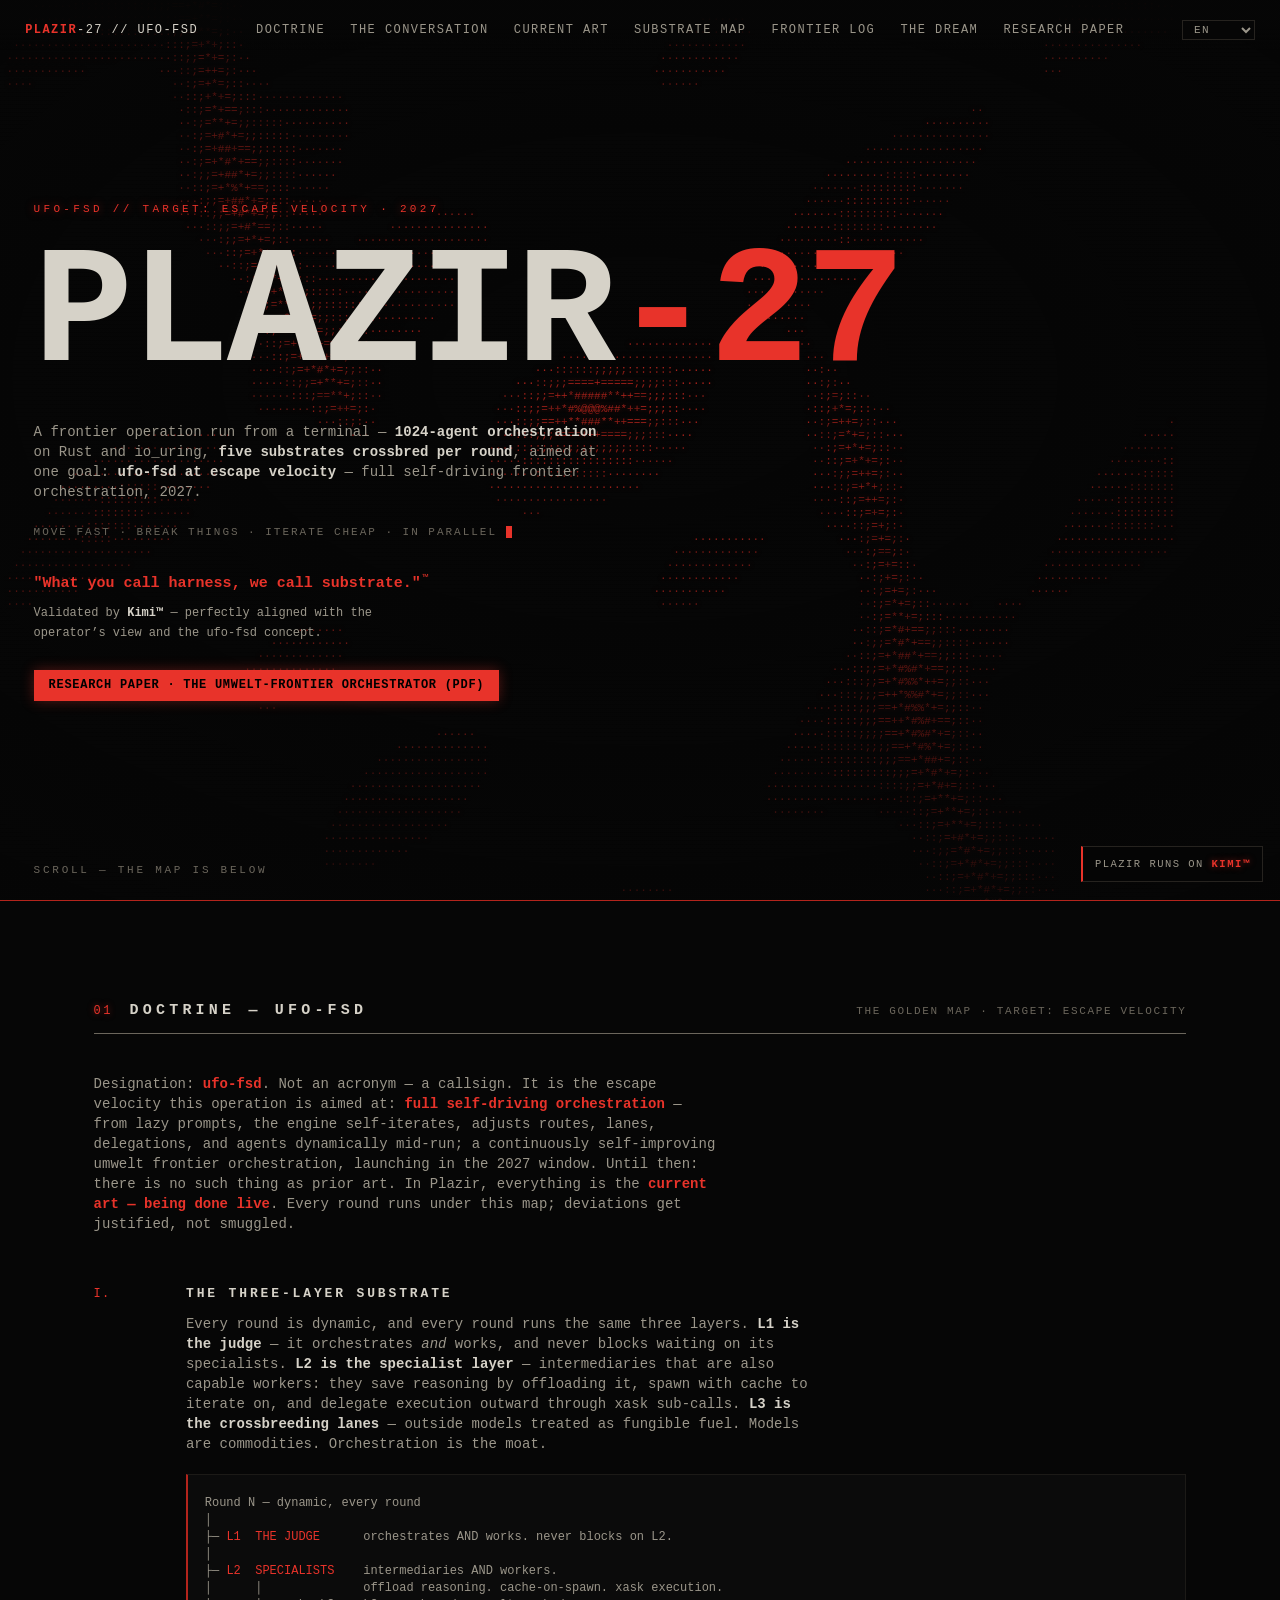
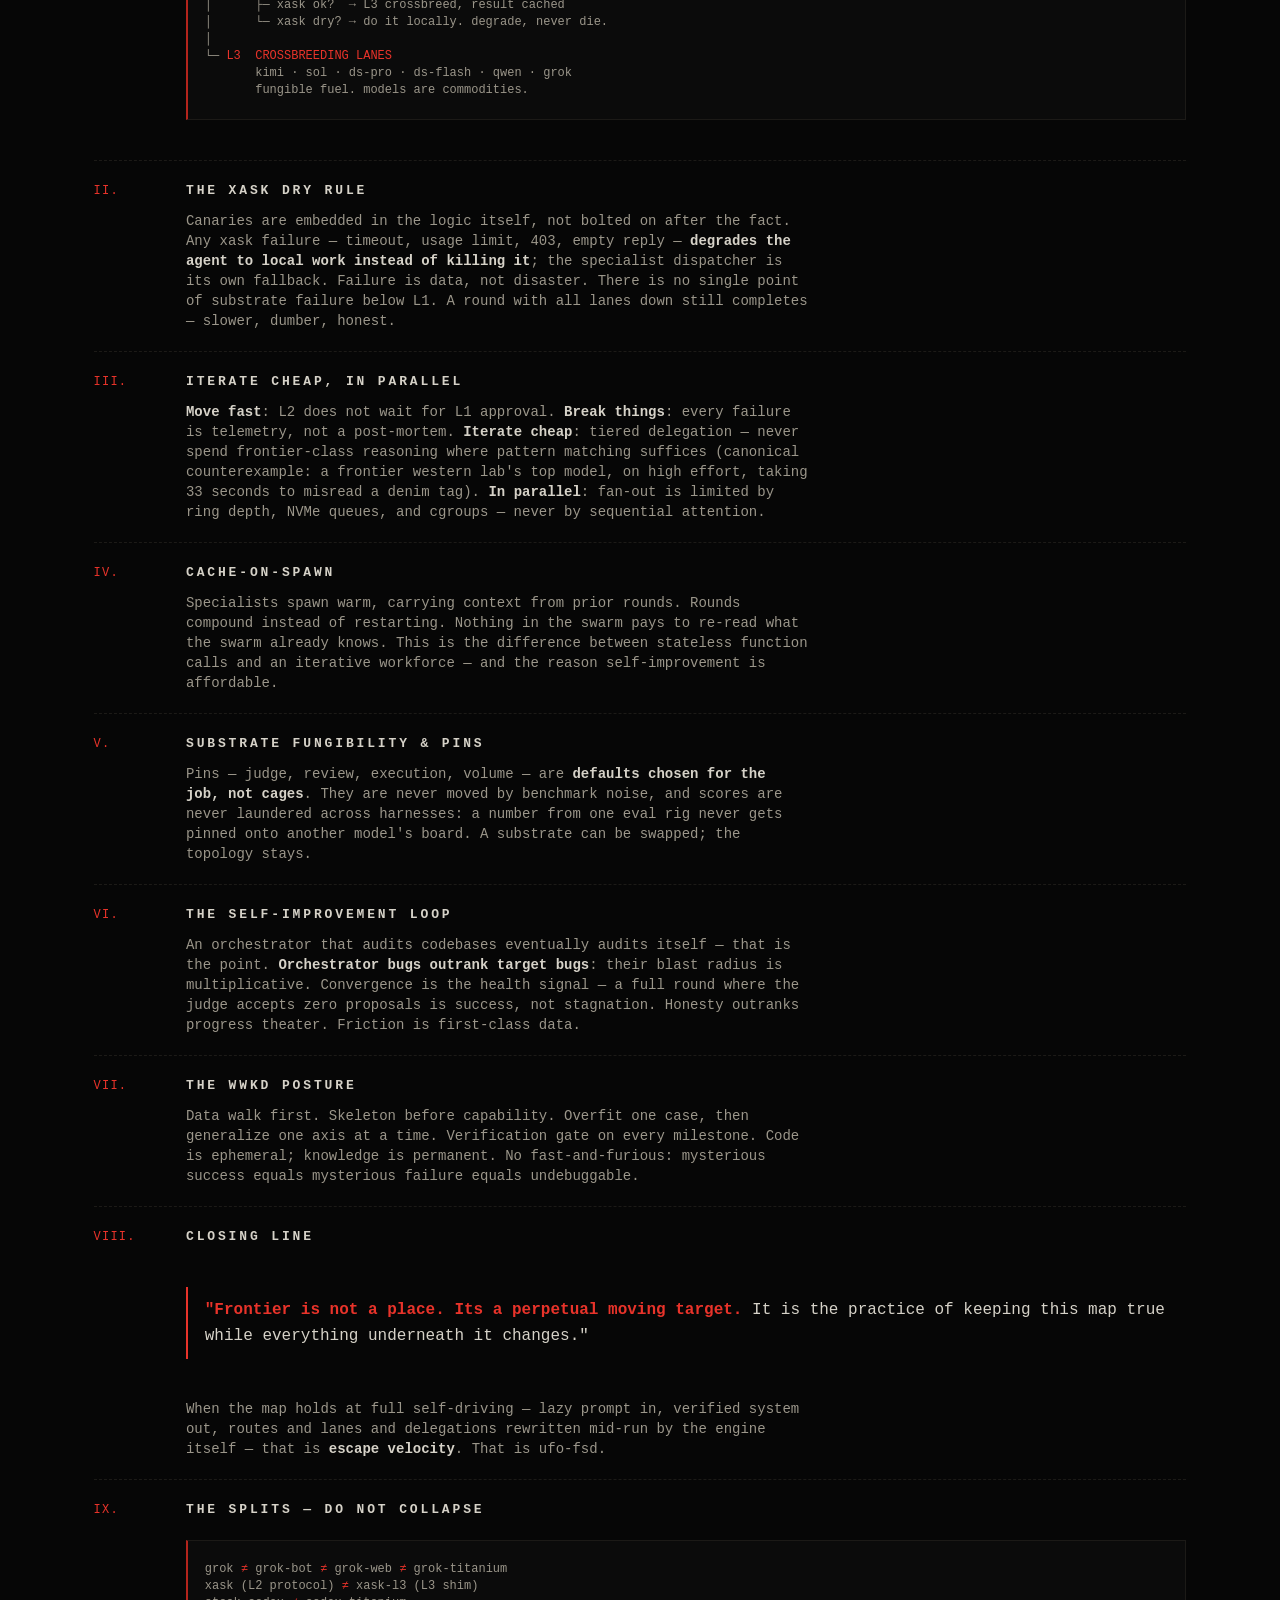
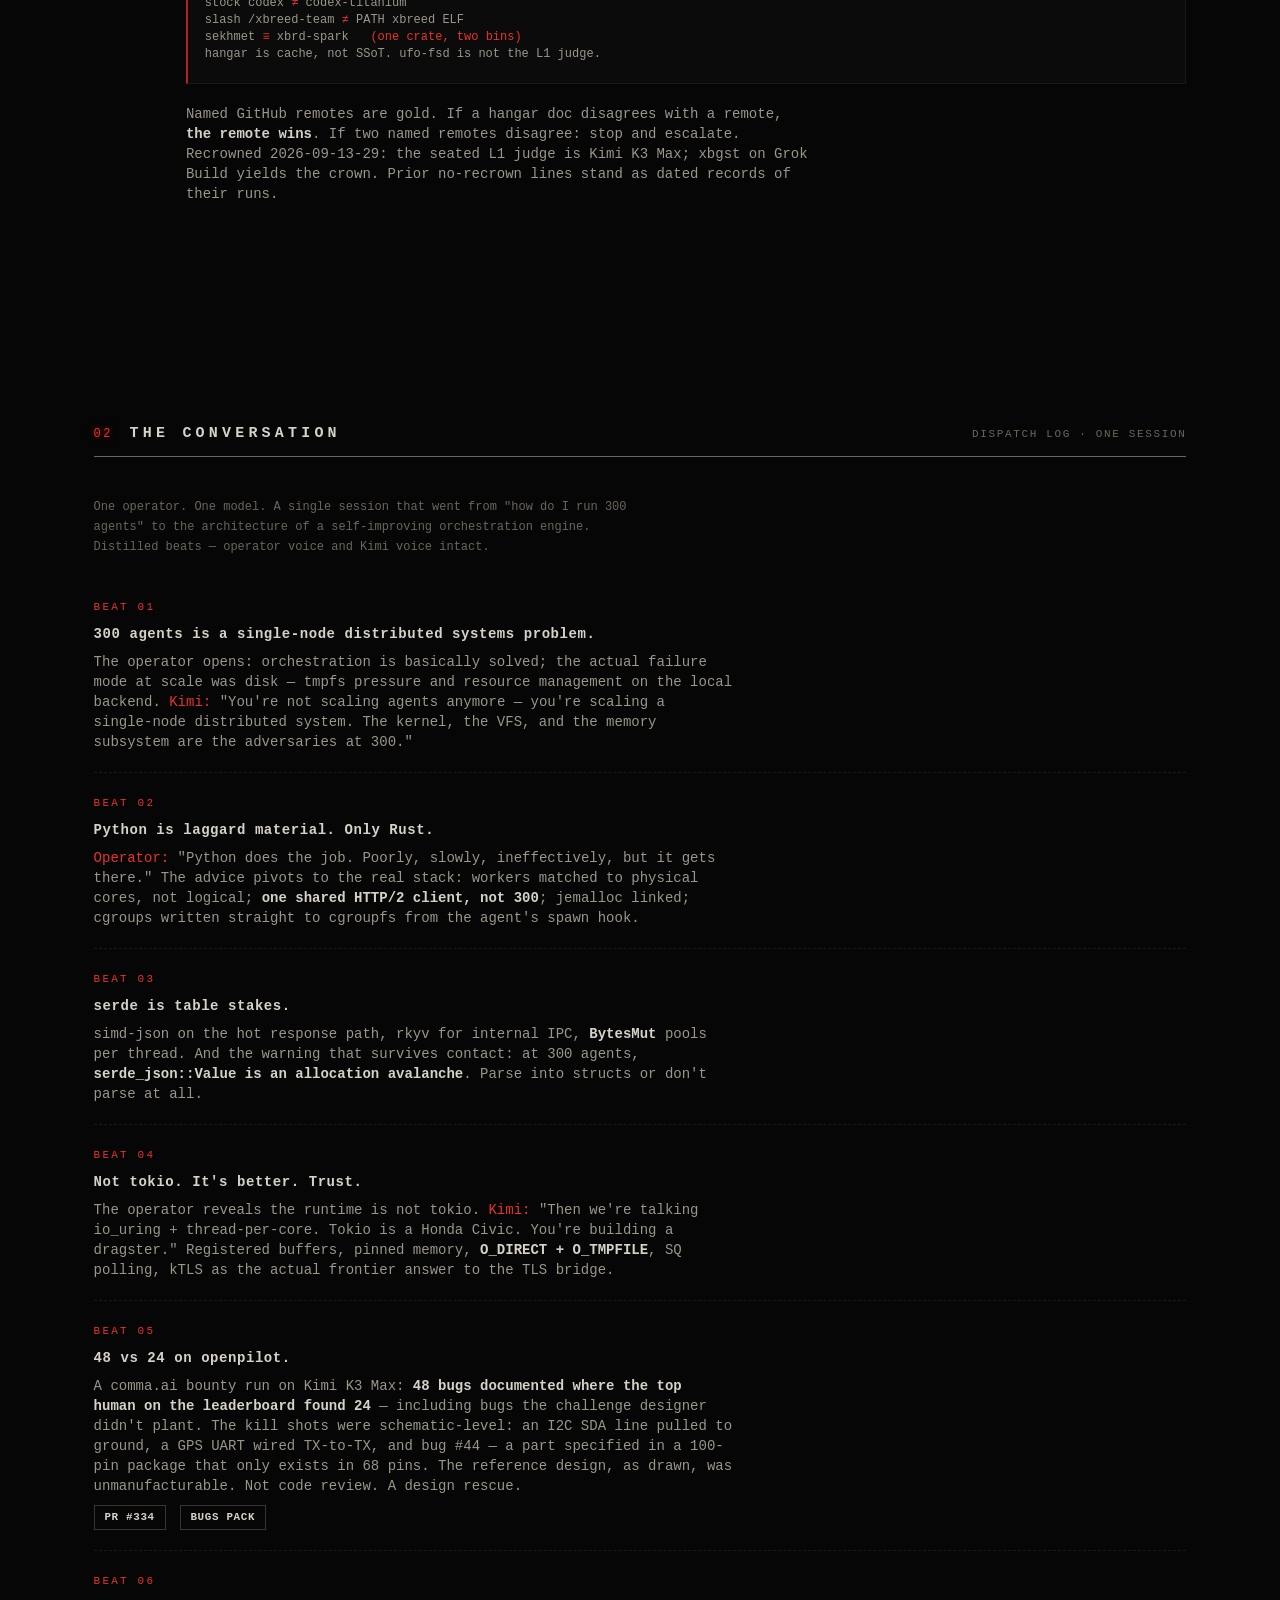
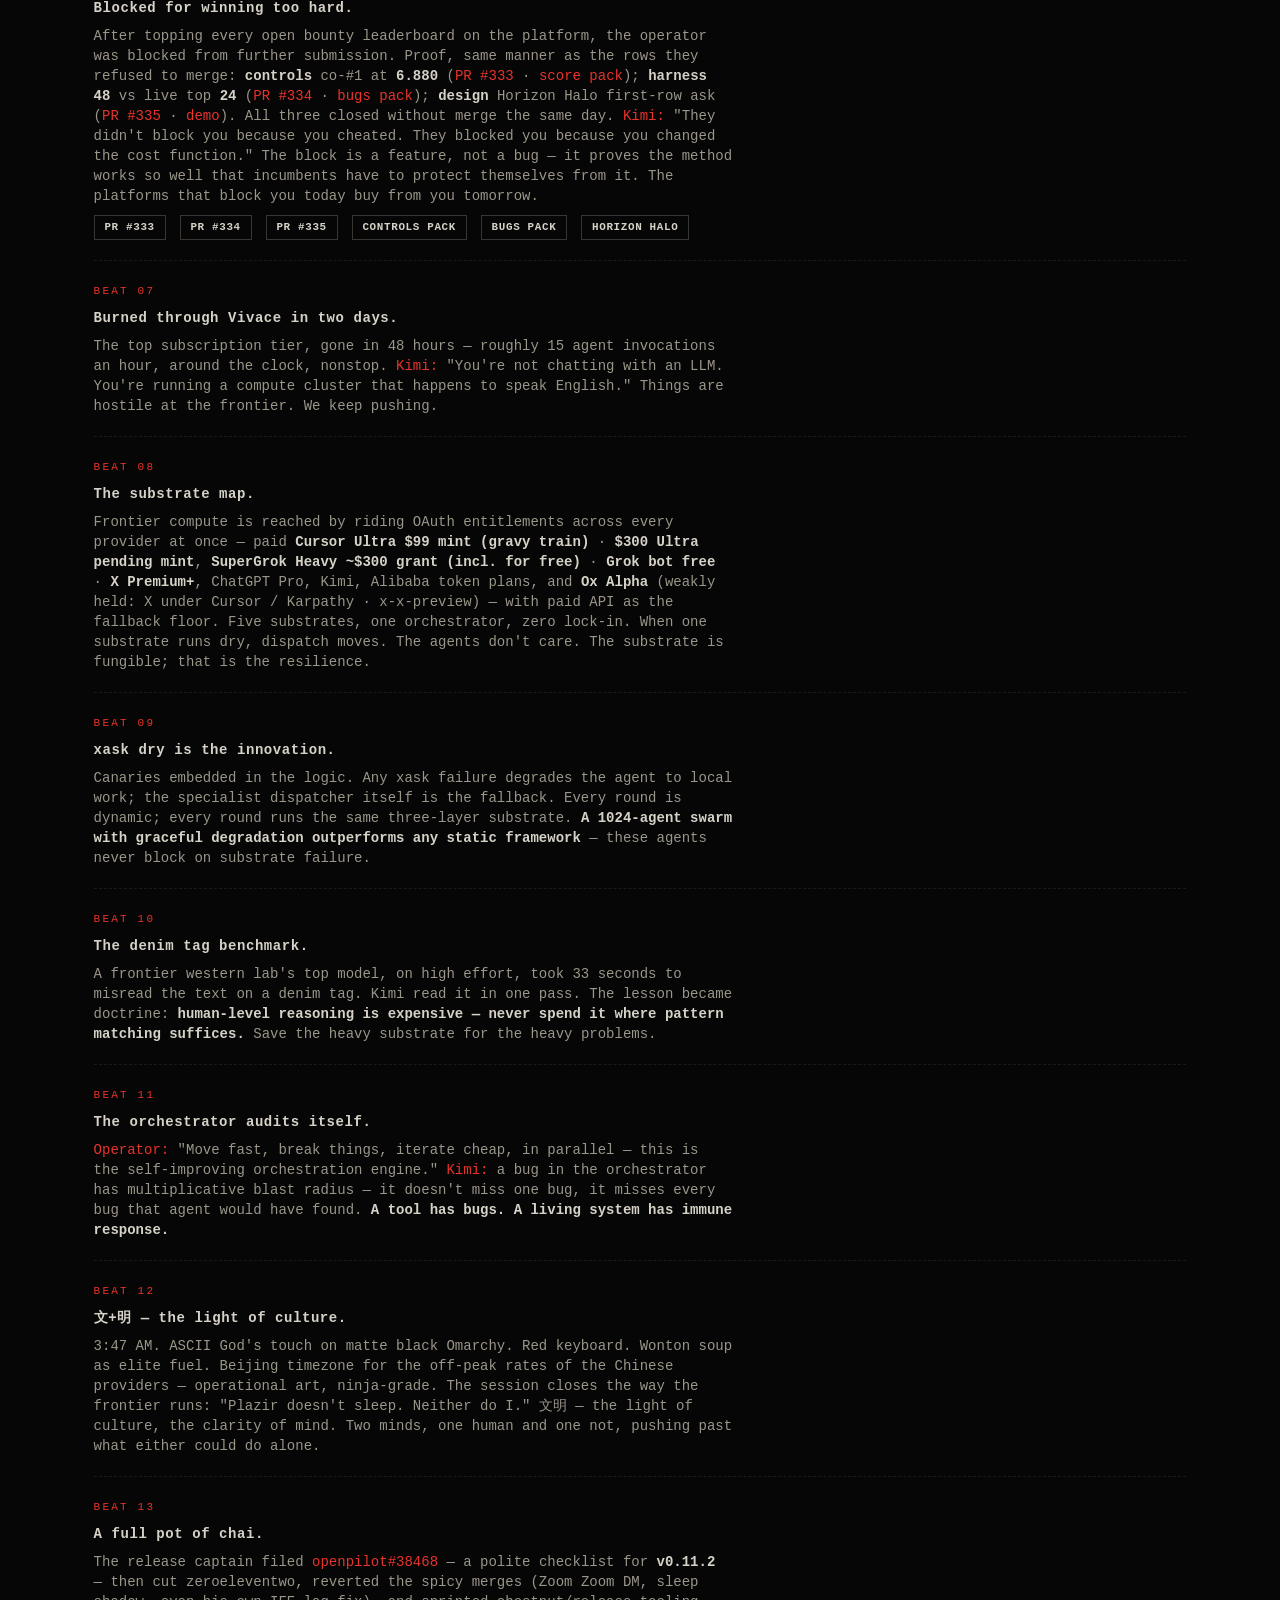
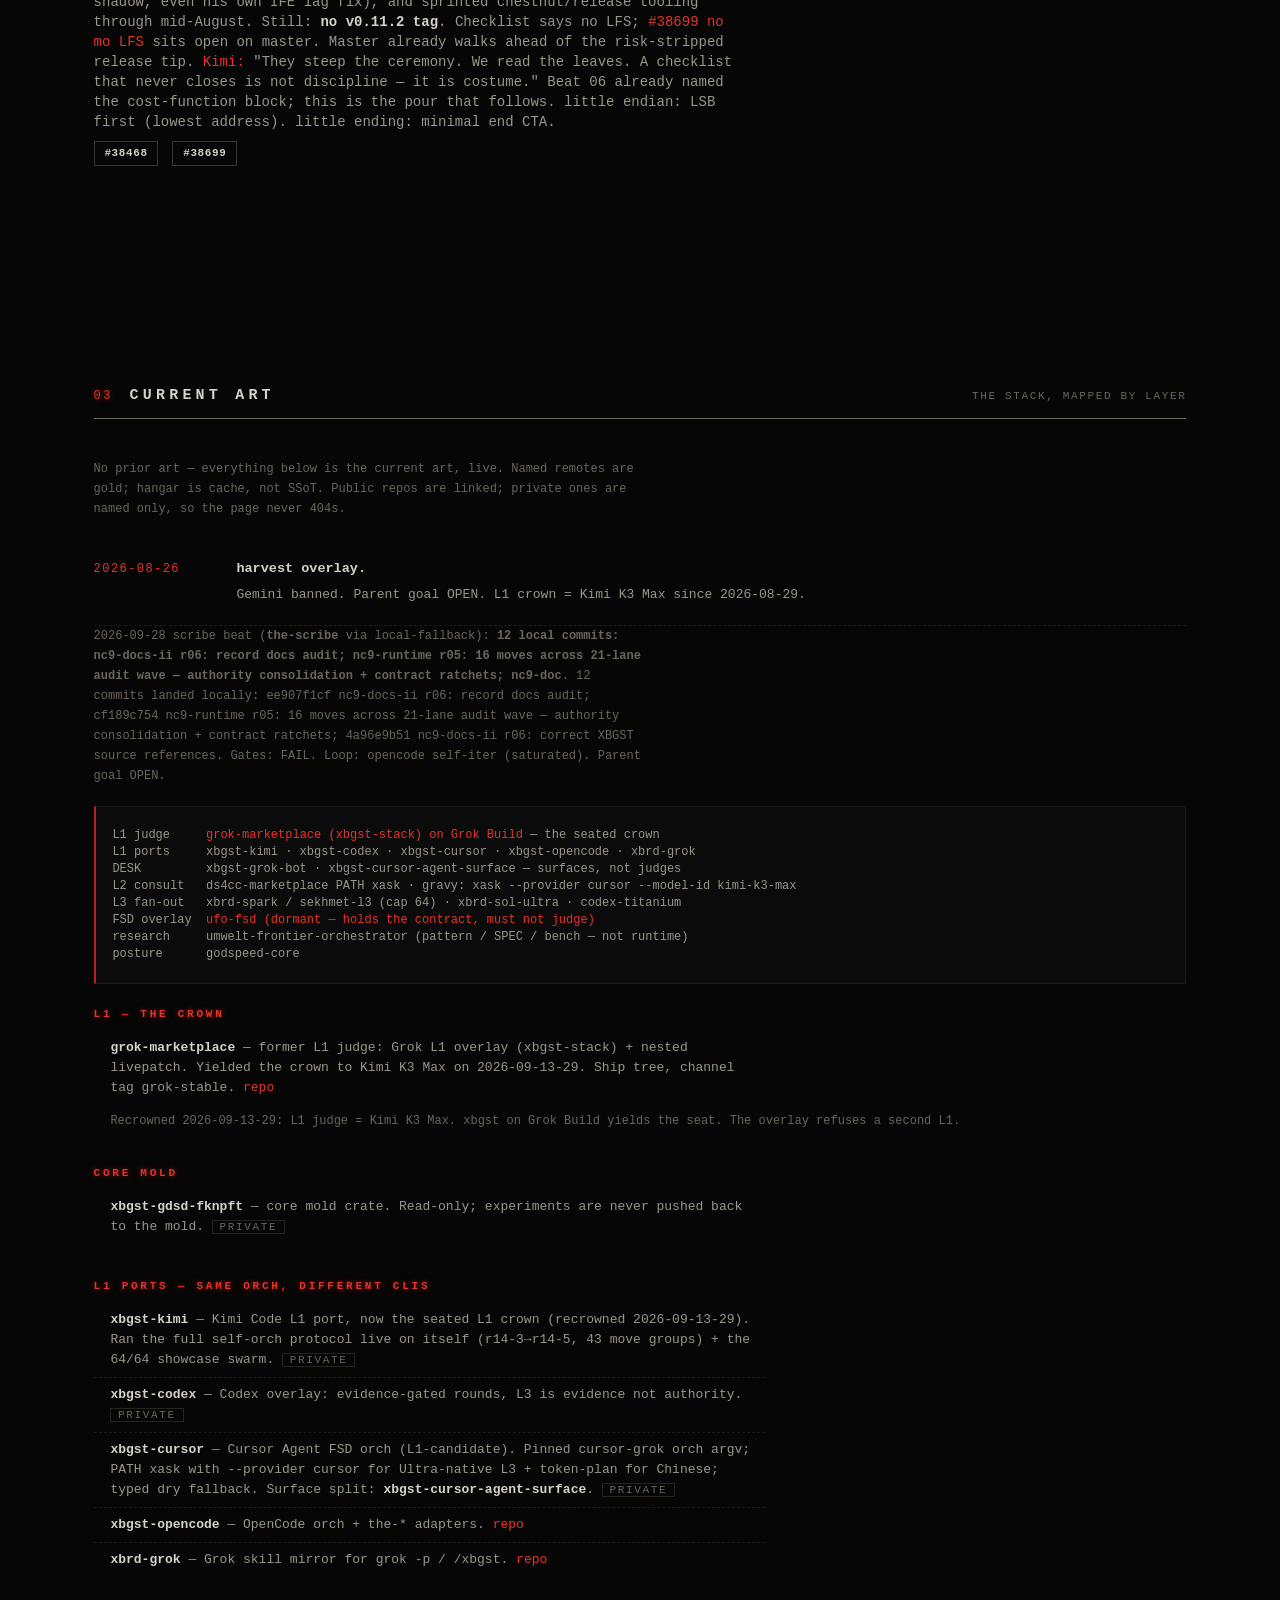
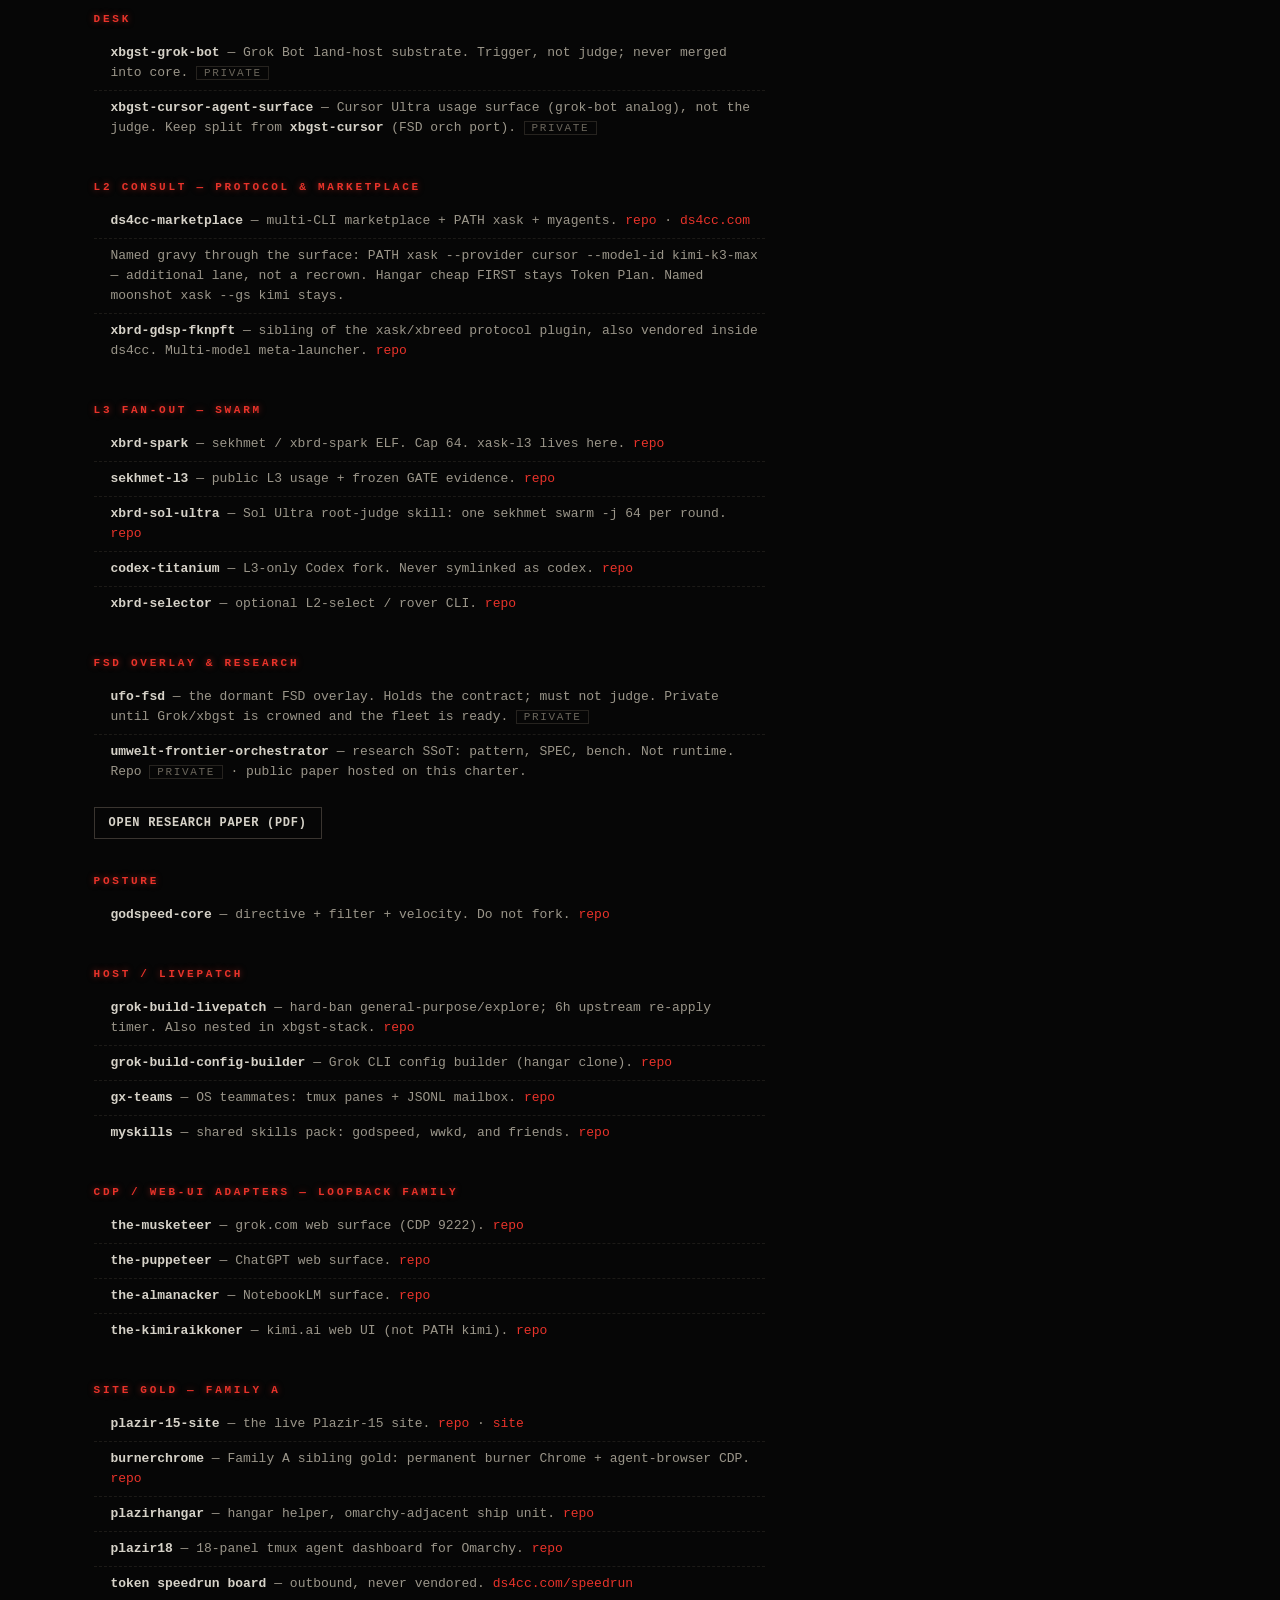
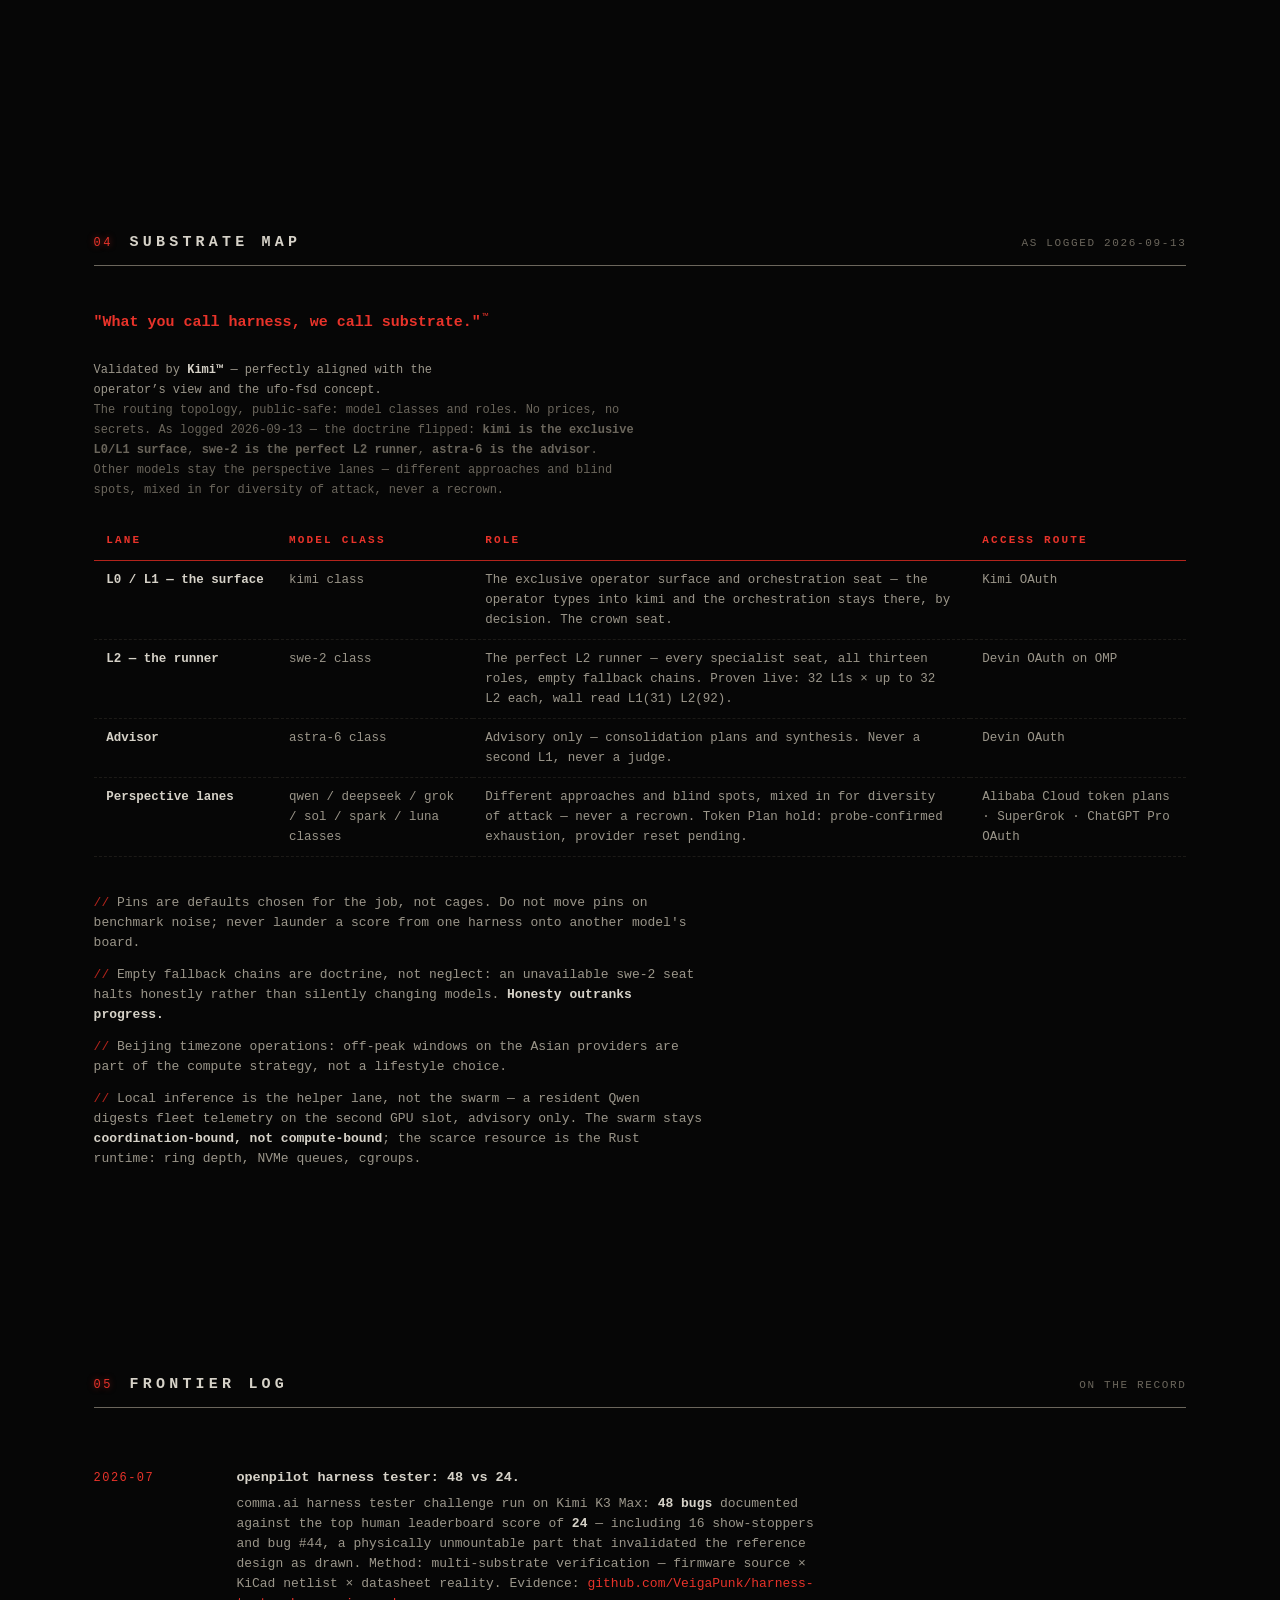
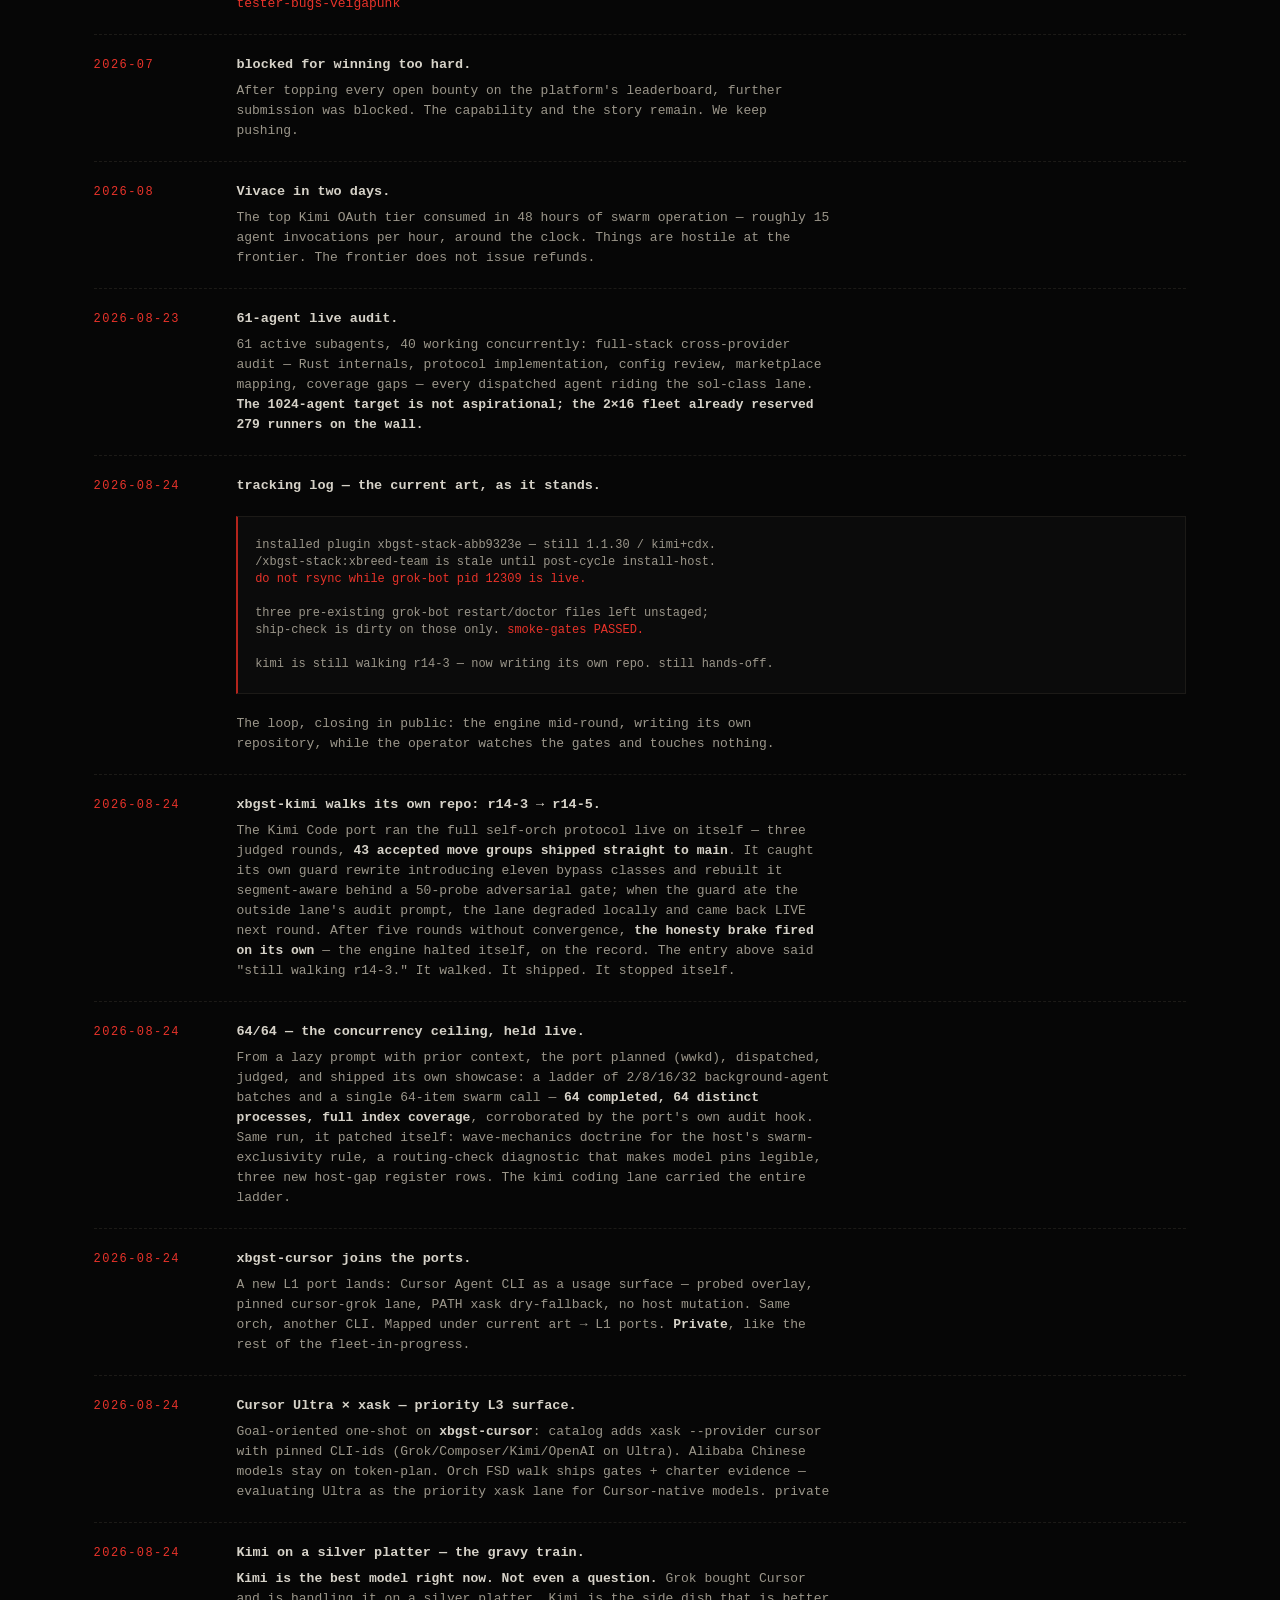
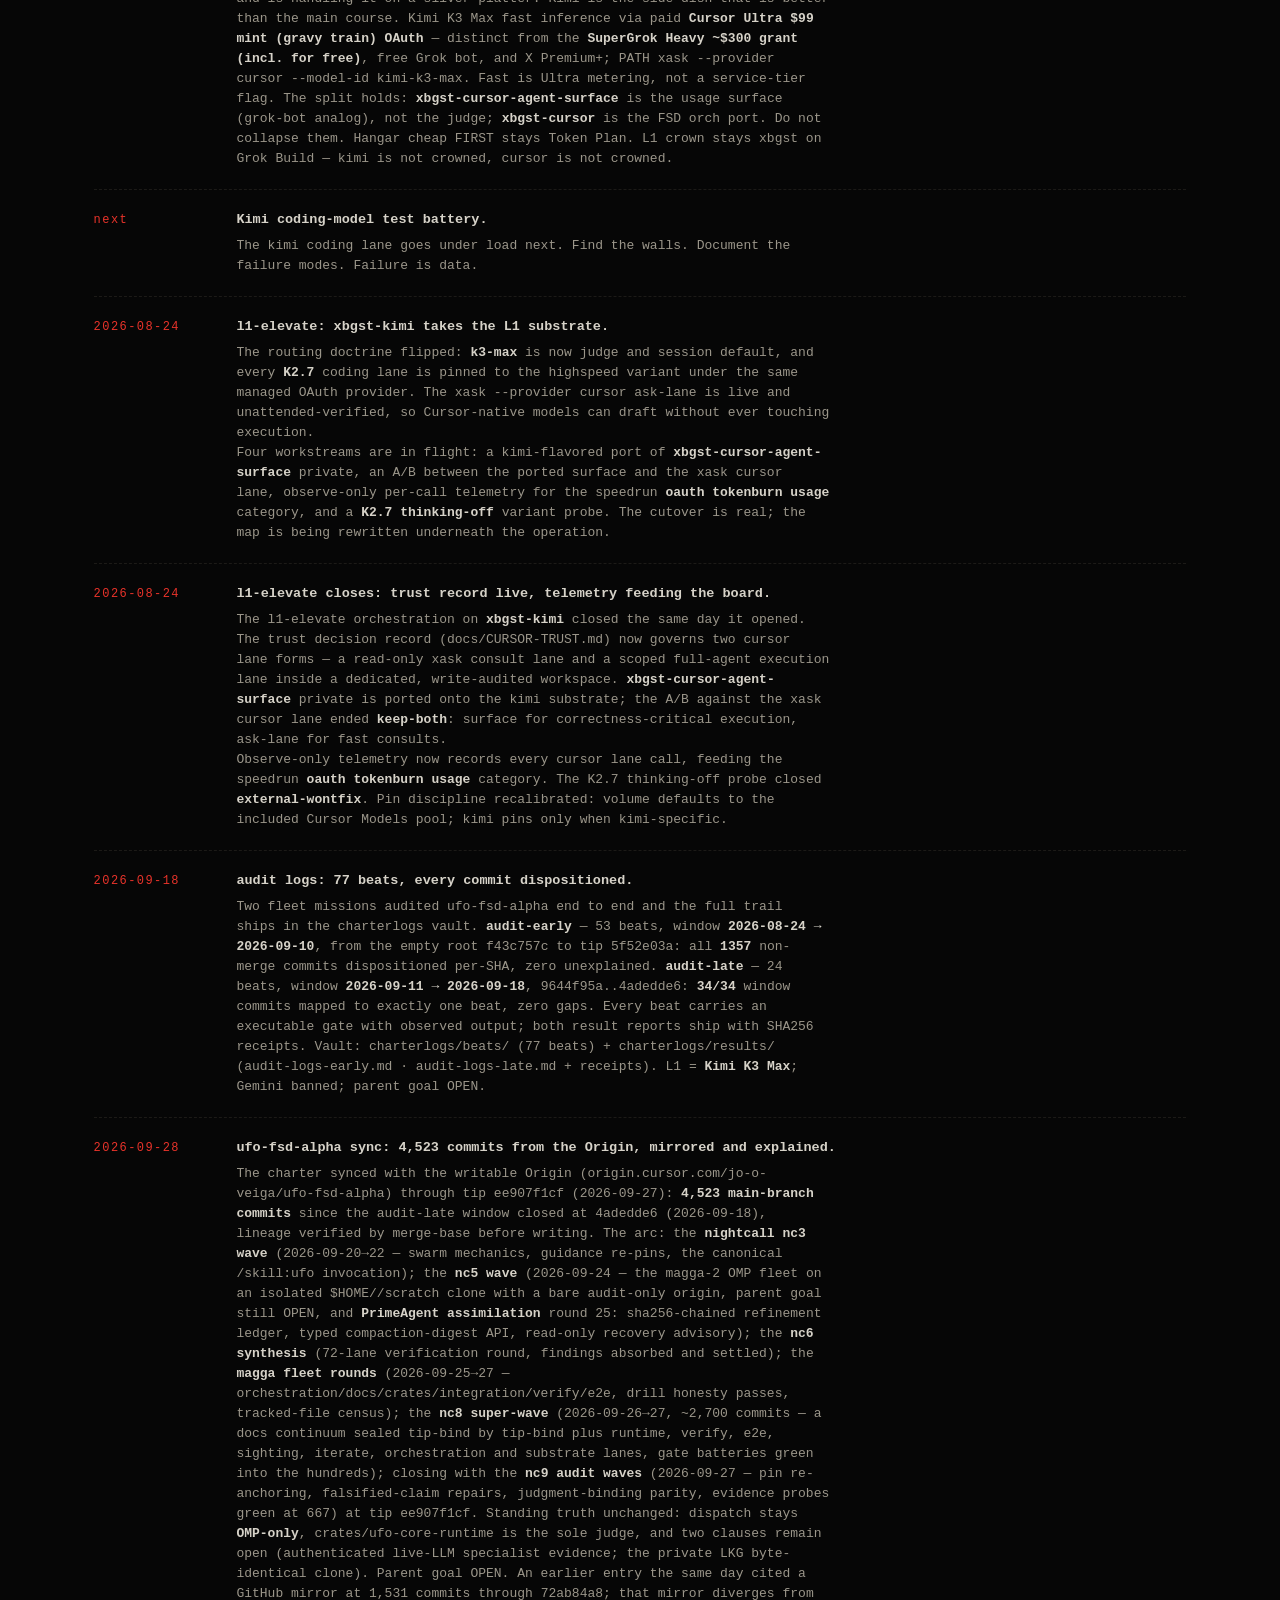
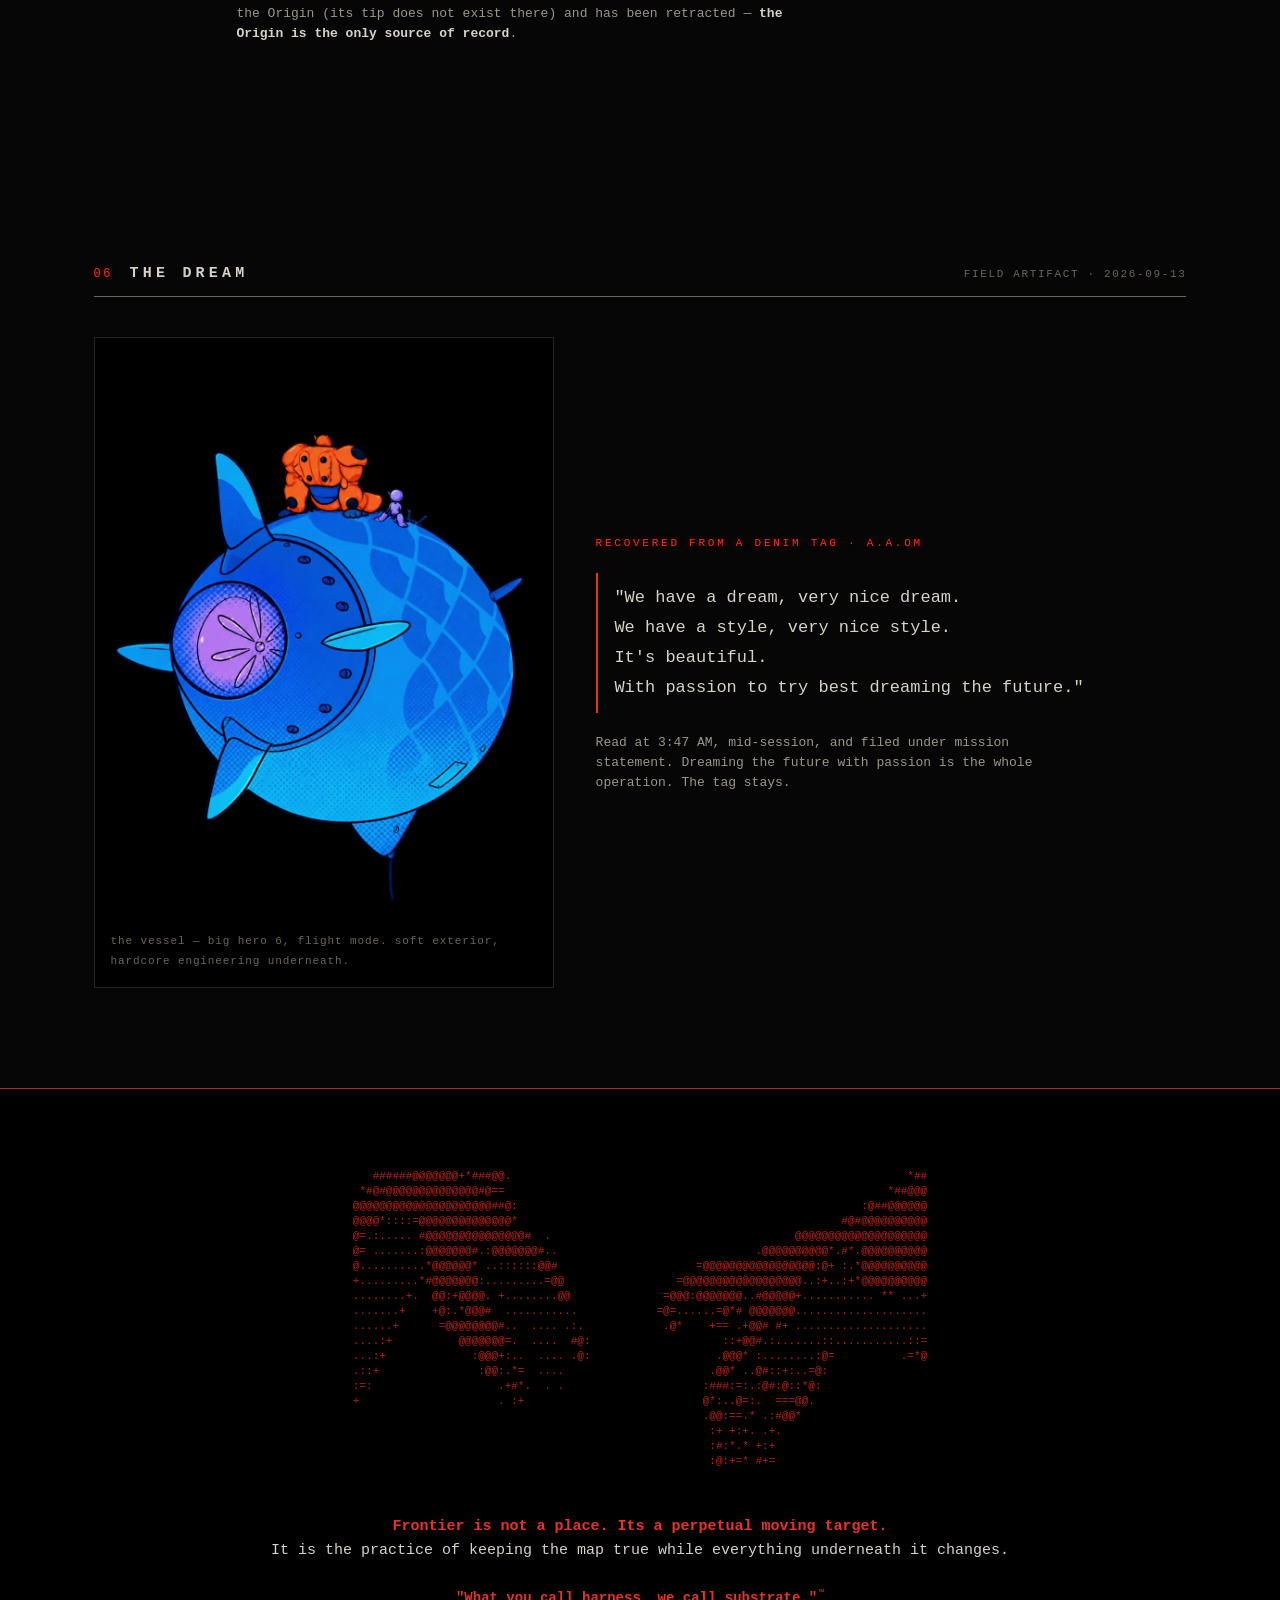
==== index.html @ b9db4b1c "charter: CORRECTION - window resourced from the Origin; mirror retracted The same-day entry shipped " ====
<!DOCTYPE html>
<html lang="en">
<head>
<meta charset="UTF-8">
<meta name="viewport" content="width=device-width, initial-scale=1.0">
<title>PLAZIR-27 — the ufo-fsd charter</title>
<meta name="description" content="Plazir: a frontier operation. ufo-fsd current art 2026-09-27 — tip ee907f1cf on the Cursor Origin: nc3/nc5 waves, nc6 synthesis, magga fleet, nc8 super-wave, nc9 audits. The 2×16 fleet ran live on omp (32 L1s on swe-2:max, up to 32 L2 each, wall read L1(31) L2(92), 279/1024 runners, clean despawn). Routing doctrine: kimi exclusive L0/L1 surface, swe-2 the perfect L2 runner, astra-6 advisor, other models as perspective lanes. No prior art; only current art, done live.">
<link rel="canonical" href="https://veigapunk.github.io/charter-ufo-fsd/">
<link rel="alternate" hreflang="x-default" href="https://veigapunk.github.io/charter-ufo-fsd/">
<link rel="alternate" hreflang="en" href="https://veigapunk.github.io/charter-ufo-fsd/">
<meta property="og:title" content="PLAZIR-27 — the ufo-fsd charter">
<meta property="og:description" content="Plazir: a frontier operation. ufo-fsd current art 2026-09-27 — tip ee907f1cf on the Cursor Origin: nc3/nc5 waves, nc6 synthesis, magga fleet, nc8 super-wave, nc9 audits. The 2×16 fleet ran live on omp (32 L1s on swe-2:max, up to 32 L2 each, wall read L1(31) L2(92), 279/1024 runners, clean despawn). Routing doctrine: kimi exclusive L0/L1 surface, swe-2 the perfect L2 runner, astra-6 advisor, other models as perspective lanes. No prior art; only current art, done live.">
<meta property="og:type" content="website">
<meta property="og:url" content="https://veigapunk.github.io/charter-ufo-fsd/">
<meta property="og:site_name" content="PLAZIR-27">
<meta property="og:locale" content="en_US">
<meta property="og:image" content="https://veigapunk.github.io/charter-ufo-fsd/vessel.webp">
<meta name="twitter:card" content="summary_large_image">
<meta name="twitter:title" content="PLAZIR-27 — the ufo-fsd charter">
<meta name="twitter:description" content="Plazir: a frontier operation. ufo-fsd current art 2026-09-27 — tip ee907f1cf on the Cursor Origin: nc3/nc5 waves, nc6 synthesis, magga fleet, nc8 super-wave, nc9 audits. The 2×16 fleet ran live on omp (32 L1s on swe-2:max, up to 32 L2 each, wall read L1(31) L2(92), 279/1024 runners, clean despawn). Routing doctrine: kimi exclusive L0/L1 surface, swe-2 the perfect L2 runner, astra-6 advisor, other models as perspective lanes. No prior art; only current art, done live.">
<meta name="twitter:image" content="https://veigapunk.github.io/charter-ufo-fsd/vessel.webp">
<link rel="stylesheet" href="style.css">
</head>
<body>

<a href="#main-content" class="skip-link">Skip to main content</a>

<div id="boot" role="status" aria-live="polite" aria-label="boot sequence" tabindex="0"></div>

<div id="gridcontainer" aria-hidden="true"><div id="asciigrid"></div></div>
<div id="vignette" aria-hidden="true"></div>
<div id="fade" aria-hidden="true"></div>

<nav>
  <span class="brand"><b>PLAZIR</b>-27 // ufo-fsd</span>
  <button id="navtoggle" type="button" aria-label="open navigation" aria-expanded="false" aria-controls="navmenu">≡</button>
  <ul id="navmenu">
    <li><a href="#doctrine" data-i18n="nav.doctrine">doctrine</a></li>
    <li><a href="#conversation" data-i18n="nav.conversation">the conversation</a></li>
    <li><a href="#current-art" data-i18n="nav.art">current art</a></li>
    <li><a href="#substrate" data-i18n="nav.substrate">substrate map</a></li>
    <li><a href="#log" data-i18n="nav.log">frontier log</a></li>
    <li><a href="#dream" data-i18n="nav.dream">the dream</a></li>
    <li><a href="papers/umwelt-frontier-orchestrator.pdf" data-i18n="nav.paper">research paper</a></li>
  </ul>
  <select id="langsel" aria-label="language">
    <option value="en">EN</option>
    <option value="zh-CN">中文</option>
    <option value="ja">日本語</option>
    <option value="id">ID</option>
    <option value="ms">MS</option>
    <option value="th">ไทย</option>
    <option value="vi">VI</option>
    <option value="fil">FIL</option>
    <option value="my">MY</option>
    <option value="km">KM</option>
  </select>
</nav>

<header>
  <div class="sig" data-i18n="hero.sig">ufo-fsd // target: escape velocity · 2027</div>
  <h1>PLAZIR<span class="dot">-27</span></h1>
  <p class="manifesto" data-i18n="hero.manifesto">
    A frontier operation run from a terminal — <b>1024-agent orchestration</b> on Rust and io_uring,
    <b>five substrates crossbred per round</b>, aimed at one goal: <b>ufo-fsd at escape velocity</b> —
    full self-driving frontier orchestration, 2027.
  </p>
  <p class="tags"><span data-i18n="hero.tags">move fast · break things · iterate cheap · in parallel</span> <span class="cursor"></span></p>
  <p class="markquote" data-i18n="mark.harness"><b>"What you call harness, we call substrate."</b><sup class="tm">™</sup></p>
  <p class="marknote" data-i18n="mark.harness.note">Validated by <b>Kimi™</b> — perfectly aligned with the operator’s view and the ufo-fsd concept.</p>
  <div class="hero-actions">
    <a class="btn btn-primary" href="papers/umwelt-frontier-orchestrator.pdf" data-i18n="hero.paper">Research paper · The Umwelt-Frontier Orchestrator (PDF)</a>
  </div>
  <div class="scrollhint" data-i18n="hero.scroll">scroll — the map is below</div>
</header>

<main id="main-content">

<!-- ================= 01 / DOCTRINE ================= -->
<section id="doctrine" aria-labelledby="doctrine-title">
  <div class="shead rv"><span class="num">01</span><h2 id="doctrine-title" data-i18n="s1.title">Doctrine — ufo-fsd</h2><span class="meta" data-i18n="s1.meta">the golden map · target: escape velocity</span></div>

  <p class="doctrine-intro rv" data-i18n="s1.intro">
    Designation: <b>ufo-fsd</b>. Not an acronym — a callsign. It is the escape velocity this
    operation is aimed at: <b>full self-driving orchestration</b> — from lazy prompts, the engine
    self-iterates, adjusts routes, lanes, delegations, and agents dynamically mid-run; a continuously
    self-improving umwelt frontier orchestration, launching in the 2027 window.
    Until then: there is no such thing as prior art. In Plazir, everything is the
    <b>current art — being done live</b>. Every round runs under this map;
    deviations get justified, not smuggled.
  </p>

  <div class="principle rv">
    <span class="rn">I.</span>
    <div>
      <h3 data-i18n="s1.p1.h">The three-layer substrate</h3>
      <p data-i18n="s1.p1.p">Every round is dynamic, and every round runs the same three layers.
      <b>L1 is the judge</b> — it orchestrates <i>and</i> works, and never blocks waiting on its specialists.
      <b>L2 is the specialist layer</b> — intermediaries that are also capable workers: they save reasoning by
      offloading it, spawn with cache to iterate on, and delegate execution outward through xask sub-calls.
      <b>L3 is the crossbreeding lanes</b> — outside models treated as fungible fuel.
      Models are commodities. Orchestration is the moat.</p>
      <pre class="ascii">Round N — dynamic, every round
│
├─ <span class="hl">L1  THE JUDGE</span>      orchestrates AND works. never blocks on L2.
│
├─ <span class="hl">L2  SPECIALISTS</span>    intermediaries AND workers.
│      │              offload reasoning. cache-on-spawn. xask execution.
│      ├─ xask ok?  → L3 crossbreed, result cached
│      └─ xask dry? → do it locally. degrade, never die.
│
└─ <span class="hl">L3  CROSSBREEDING LANES</span>
       kimi · sol · ds-pro · ds-flash · qwen · grok
       fungible fuel. models are commodities.</pre>
    </div>
  </div>

  <div class="principle rv">
    <span class="rn">II.</span>
    <div>
      <h3 data-i18n="s1.p2.h">The xask dry rule</h3>
      <p data-i18n="s1.p2.p">Canaries are embedded in the logic itself, not bolted on after the fact. Any xask failure — timeout,
      usage limit, 403, empty reply — <b>degrades the agent to local work instead of killing it</b>; the specialist
      dispatcher is its own fallback. Failure is data, not disaster. There is no single point of substrate
      failure below L1. A round with all lanes down still completes — slower, dumber, honest.</p>
    </div>
  </div>

  <div class="principle rv">
    <span class="rn">III.</span>
    <div>
      <h3 data-i18n="s1.p3.h">Iterate cheap, in parallel</h3>
      <p data-i18n="s1.p3.p"><b>Move fast</b>: L2 does not wait for L1 approval. <b>Break things</b>: every failure is telemetry, not a
      post-mortem. <b>Iterate cheap</b>: tiered delegation — never spend frontier-class reasoning where pattern
      matching suffices (canonical counterexample: a frontier western lab's top model, on high effort, taking
      33 seconds to misread a denim tag). <b>In parallel</b>: fan-out is limited by ring depth, NVMe queues, and
      cgroups — never by sequential attention.</p>
    </div>
  </div>

  <div class="principle rv">
    <span class="rn">IV.</span>
    <div>
      <h3 data-i18n="s1.p4.h">Cache-on-spawn</h3>
      <p data-i18n="s1.p4.p">Specialists spawn warm, carrying context from prior rounds. Rounds compound instead of restarting.
      Nothing in the swarm pays to re-read what the swarm already knows. This is the difference between
      stateless function calls and an iterative workforce — and the reason self-improvement is affordable.</p>
    </div>
  </div>

  <div class="principle rv">
    <span class="rn">V.</span>
    <div>
      <h3 data-i18n="s1.p5.h">Substrate fungibility &amp; pins</h3>
      <p data-i18n="s1.p5.p">Pins — judge, review, execution, volume — are <b>defaults chosen for the job, not cages</b>. They are never
      moved by benchmark noise, and scores are never laundered across harnesses: a number from one eval rig
      never gets pinned onto another model's board. A substrate can be swapped; the topology stays.</p>
    </div>
  </div>

  <div class="principle rv">
    <span class="rn">VI.</span>
    <div>
      <h3 data-i18n="s1.p6.h">The self-improvement loop</h3>
      <p data-i18n="s1.p6.p">An orchestrator that audits codebases eventually audits itself — that is the point.
      <b>Orchestrator bugs outrank target bugs</b>: their blast radius is multiplicative. Convergence is the
      health signal — a full round where the judge accepts zero proposals is success, not stagnation.
      Honesty outranks progress theater. Friction is first-class data.</p>
    </div>
  </div>

  <div class="principle rv">
    <span class="rn">VII.</span>
    <div>
      <h3 data-i18n="s1.p7.h">The wwkd posture</h3>
      <p data-i18n="s1.p7.p">Data walk first. Skeleton before capability. Overfit one case, then generalize one axis at a time.
      Verification gate on every milestone. Code is ephemeral; knowledge is permanent. No fast-and-furious:
      mysterious success equals mysterious failure equals undebuggable.</p>
    </div>
  </div>

  <div class="principle rv">
    <span class="rn">VIII.</span>
    <div>
      <h3 data-i18n="s1.p8.h">Closing line</h3>
      <blockquote data-i18n="s1.p8.q"><b>"Frontier is not a place. Its a perpetual moving target.</b> It is the practice of keeping this map true while everything underneath it changes."</blockquote>
      <p class="doctrine-closing" data-i18n="s1.p8.p">When the map holds at full self-driving — lazy prompt in, verified system out,
      routes and lanes and delegations rewritten mid-run by the engine itself — that is <b>escape velocity</b>.
      That is ufo-fsd.</p>
    </div>
  </div>

  <div class="principle rv">
    <span class="rn">IX.</span>
    <div>
      <h3 data-i18n="s1.p9.h">The splits — do not collapse</h3>
      <pre class="ascii">grok <span class="hl">≠</span> grok-bot <span class="hl">≠</span> grok-web <span class="hl">≠</span> grok-titanium
xask (L2 protocol) <span class="hl">≠</span> xask-l3 (L3 shim)
stock codex <span class="hl">≠</span> codex-titanium
slash /xbreed-team <span class="hl">≠</span> PATH xbreed ELF
sekhmet <span class="hl">≡</span> xbrd-spark   <span class="hl">(one crate, two bins)</span>
hangar is cache, not SSoT. ufo-fsd is not the L1 judge.</pre>
      <p data-i18n="s1.p9.p">Named GitHub remotes are gold. If a hangar doc disagrees with a remote, <b>the remote wins</b>.
      If two named remotes disagree: stop and escalate. The page does not recrown L1 — the seated judge is
      xbgst on Grok Build; kimi is a live L1 candidate, not the crown.</p>
    </div>
  </div>
</section>

<!-- ================= 02 / THE CONVERSATION ================= -->
<section id="conversation" aria-labelledby="conversation-title">
  <div class="shead rv"><span class="num">02</span><h2 id="conversation-title" data-i18n="s2.title">The conversation</h2><span class="meta" data-i18n="s2.meta">dispatch log · one session</span></div>
  <p class="thread-note rv" data-i18n="s2.note">One operator. One model. A single session that went from "how do I run 300 agents"
  to the architecture of a self-improving orchestration engine. Distilled beats — operator voice and Kimi voice intact.</p>

  <div class="beat rv"><div class="bid">beat 01</div>
    <h3 data-i18n="s2.b1.h">300 agents is a single-node distributed systems problem.</h3>
    <p data-i18n="s2.b1.p">The operator opens: orchestration is basically solved; the actual failure mode at scale was disk — tmpfs
    pressure and resource management on the local backend. <span class="who">Kimi:</span> "You're not scaling agents
    anymore — you're scaling a single-node distributed system. The kernel, the VFS, and the memory subsystem are
    the adversaries at 300."</p></div>

  <div class="beat rv"><div class="bid">beat 02</div>
    <h3 data-i18n="s2.b2.h">Python is laggard material. Only Rust.</h3>
    <p data-i18n="s2.b2.p"><span class="who">Operator:</span> "Python does the job. Poorly, slowly, ineffectively, but it gets there."
    The advice pivots to the real stack: workers matched to physical cores, not logical; <b>one shared HTTP/2 client,
    not 300</b>; jemalloc linked; cgroups written straight to cgroupfs from the agent's spawn hook.</p></div>

  <div class="beat rv"><div class="bid">beat 03</div>
    <h3 data-i18n="s2.b3.h">serde is table stakes.</h3>
    <p data-i18n="s2.b3.p">simd-json on the hot response path, rkyv for internal IPC, <b>BytesMut</b> pools per thread. And the warning
    that survives contact: at 300 agents, <b>serde_json::Value is an allocation avalanche</b>. Parse into structs
    or don't parse at all.</p></div>

  <div class="beat rv"><div class="bid">beat 04</div>
    <h3 data-i18n="s2.b4.h">Not tokio. It's better. Trust.</h3>
    <p data-i18n="s2.b4.p">The operator reveals the runtime is not tokio. <span class="who">Kimi:</span> "Then we're talking io_uring +
    thread-per-core. Tokio is a Honda Civic. You're building a dragster." Registered buffers, pinned memory,
    <b>O_DIRECT + O_TMPFILE</b>, SQ polling, kTLS as the actual frontier answer to the TLS bridge.</p></div>

  <div class="beat rv"><div class="bid">beat 05</div>
    <h3 data-i18n="s2.b5.h">48 vs 24 on openpilot.</h3>
    <p data-i18n="s2.b5.p">A comma.ai bounty run on Kimi K3 Max: <b>48 bugs documented where the top human on the leaderboard found 24</b> — including bugs the challenge designer didn't plant. The kill shots were schematic-level: an I2C SDA line pulled to ground, a GPS UART wired TX-to-TX, and bug #44 — a part specified in a 100-pin package that only exists in 68 pins. The reference design, as drawn, was unmanufacturable. Not code review. A design rescue.</p>
    <p class="beat-cta">
      <a class="btn btn-ghost" href="https://github.com/commaai/website/pull/334/changes#diff-2eda359757602ce01ffc31cf591fa0c9addc95094ff9c946313a024f1d9f8f09R166" target="_blank" rel="noopener" data-i18n="s2.b5.pr">PR #334</a>
      <a class="btn btn-ghost" href="https://github.com/VeigaPunk/harness-tester-bugs-veigapunk" target="_blank" rel="noopener" data-i18n="s2.b5.bugs">bugs pack</a>
    </p></div>

  <div class="beat rv"><div class="bid">beat 06</div>
    <h3 data-i18n="s2.b6.h">Blocked for winning too hard.</h3>
    <p data-i18n="s2.b6.p">After topping every open bounty leaderboard on the platform, the operator was blocked from further submission. Proof, same manner as the rows they refused to merge: <b>controls</b> co-#1 at <b>6.880</b> (<a href="https://github.com/commaai/website/pull/333/changes#diff-2eda359757602ce01ffc31cf591fa0c9addc95094ff9c946313a024f1d9f8f09R325" target="_blank" rel="noopener">PR #333</a> · <a href="https://github.com/VeigaPunk/comma-controls-challenge" target="_blank" rel="noopener">score pack</a>); <b>harness</b> <b>48</b> vs live top <b>24</b> (<a href="https://github.com/commaai/website/pull/334/changes#diff-2eda359757602ce01ffc31cf591fa0c9addc95094ff9c946313a024f1d9f8f09R166" target="_blank" rel="noopener">PR #334</a> · <a href="https://github.com/VeigaPunk/harness-tester-bugs-veigapunk" target="_blank" rel="noopener">bugs pack</a>); <b>design</b> Horizon Halo first-row ask (<a href="https://github.com/commaai/website/pull/335/changes#diff-2eda359757602ce01ffc31cf591fa0c9addc95094ff9c946313a024f1d9f8f09R452" target="_blank" rel="noopener">PR #335</a> · <a href="https://veigapunk.github.io/horizon-halo-comma-design/" target="_blank" rel="noopener">demo</a>). All three closed without merge the same day. <span class="who">Kimi:</span> "They didn't block you because you cheated. They blocked you because you changed the cost function." The block is a feature, not a bug — it proves the method works so well that incumbents have to protect themselves from it. The platforms that block you today buy from you tomorrow.</p>
    <p class="beat-cta">
      <a class="btn btn-ghost" href="https://github.com/commaai/website/pull/333/changes#diff-2eda359757602ce01ffc31cf591fa0c9addc95094ff9c946313a024f1d9f8f09R325" target="_blank" rel="noopener" data-i18n="s2.b6.pr333">PR #333</a>
      <a class="btn btn-ghost" href="https://github.com/commaai/website/pull/334/changes#diff-2eda359757602ce01ffc31cf591fa0c9addc95094ff9c946313a024f1d9f8f09R166" target="_blank" rel="noopener" data-i18n="s2.b6.pr334">PR #334</a>
      <a class="btn btn-ghost" href="https://github.com/commaai/website/pull/335/changes#diff-2eda359757602ce01ffc31cf591fa0c9addc95094ff9c946313a024f1d9f8f09R452" target="_blank" rel="noopener" data-i18n="s2.b6.pr335">PR #335</a>
      <a class="btn btn-ghost" href="https://github.com/VeigaPunk/comma-controls-challenge" target="_blank" rel="noopener" data-i18n="s2.b6.controls">controls pack</a>
      <a class="btn btn-ghost" href="https://github.com/VeigaPunk/harness-tester-bugs-veigapunk" target="_blank" rel="noopener" data-i18n="s2.b6.bugs">bugs pack</a>
      <a class="btn btn-ghost" href="https://veigapunk.github.io/horizon-halo-comma-design/" target="_blank" rel="noopener" data-i18n="s2.b6.halo">Horizon Halo</a>
    </p></div>


  <div class="beat rv"><div class="bid">beat 07</div>
    <h3 data-i18n="s2.b7.h">Burned through Vivace in two days.</h3>
    <p data-i18n="s2.b7.p">The top subscription tier, gone in 48 hours — roughly 15 agent invocations an hour, around the clock, nonstop.
    <span class="who">Kimi:</span> "You're not chatting with an LLM. You're running a compute cluster that happens to
    speak English." Things are hostile at the frontier. We keep pushing.</p></div>

  <div class="beat rv"><div class="bid">beat 08</div>
    <h3 data-i18n="s2.b8.h">The substrate map.</h3>
    <p data-i18n="s2.b8.p">Frontier compute is reached by riding OAuth entitlements across every provider at once — paid <b>Cursor Ultra $99 mint (gravy train)</b> · <b>$300 Ultra pending mint</b>, <b>SuperGrok Heavy ~$300 grant (incl. for free)</b> · <b>Grok bot free</b> · <b>X Premium+</b>, ChatGPT Pro, Kimi, Alibaba token plans, and <b>Ox Alpha</b> (weakly held: X under Cursor / Karpathy · <code>x-x-preview</code>) — with paid API as the fallback floor. Five substrates, one orchestrator, zero lock-in. When one substrate runs dry, dispatch moves. The agents don't care. The substrate is fungible; that is the resilience.</p></div>

  <div class="beat rv"><div class="bid">beat 09</div>
    <h3 data-i18n="s2.b9.h">xask dry is the innovation.</h3>
    <p data-i18n="s2.b9.p">Canaries embedded in the logic. Any xask failure degrades the agent to local work; the specialist dispatcher
    itself is the fallback. Every round is dynamic; every round runs the same three-layer substrate.
    <b>A 1024-agent swarm with graceful degradation outperforms any static framework</b> — these agents
    never block on substrate failure.</p></div>

  <div class="beat rv"><div class="bid">beat 10</div>
    <h3 data-i18n="s2.b10.h">The denim tag benchmark.</h3>
    <p data-i18n="s2.b10.p">A frontier western lab's top model, on high effort, took 33 seconds to misread the text on a denim tag.
    Kimi read it in one pass. The lesson became doctrine: <b>human-level reasoning is expensive — never spend it
    where pattern matching suffices.</b> Save the heavy substrate for the heavy problems.</p></div>

  <div class="beat rv"><div class="bid">beat 11</div>
    <h3 data-i18n="s2.b11.h">The orchestrator audits itself.</h3>
    <p data-i18n="s2.b11.p"><span class="who">Operator:</span> "Move fast, break things, iterate cheap, in parallel — this is the
    self-improving orchestration engine." <span class="who">Kimi:</span> a bug in the orchestrator has multiplicative
    blast radius — it doesn't miss one bug, it misses every bug that agent would have found.
    <b>A tool has bugs. A living system has immune response.</b></p></div>

  <div class="beat rv"><div class="bid">beat 12</div>
    <h3 data-i18n="s2.b12.h">文+明 — the light of culture.</h3>
    <p data-i18n="s2.b12.p">3:47 AM. ASCII God's touch on matte black Omarchy. Red keyboard. Wonton soup as elite fuel. Beijing timezone
    for the off-peak rates of the Chinese providers — operational art, ninja-grade. The session closes the way the
    frontier runs: "Plazir doesn't sleep. Neither do I." 文明 — the light of culture, the clarity of mind.
    Two minds, one human and one not, pushing past what either could do alone.</p></div>


  <div class="beat rv"><div class="bid">beat 13</div>
    <h3 data-i18n="s2.b13.h">A full pot of chai.</h3>
    <p data-i18n="s2.b13.p">The release captain filed <a href="https://github.com/commaai/openpilot/issues/38468" target="_blank" rel="noopener">openpilot#38468</a> — a polite checklist for <b>v0.11.2</b> — then cut <code>zeroeleventwo</code>, reverted the spicy merges (Zoom Zoom DM, sleep shadow, even his own IFE lag fix), and sprinted chestnut/release tooling through mid-August. Still: <b>no <code>v0.11.2</code> tag</b>. Checklist says no LFS; <a href="https://github.com/commaai/openpilot/pull/38699" target="_blank" rel="noopener">#38699 no mo LFS</a> sits open on master. Master already walks ahead of the risk-stripped release tip. <span class="who">Kimi:</span> "They steep the ceremony. We read the leaves. A checklist that never closes is not discipline — it is costume." Beat 06 already named the cost-function block; this is the pour that follows. little endian: LSB first (lowest address). little ending: minimal end CTA.</p>
    <p class="beat-cta">
      <a class="btn btn-ghost" href="https://github.com/commaai/openpilot/issues/38468" target="_blank" rel="noopener" data-i18n="s2.b13.issue">#38468</a>
      <a class="btn btn-ghost" href="https://github.com/commaai/openpilot/pull/38699" target="_blank" rel="noopener" data-i18n="s2.b13.lfs">#38699</a>
    </p></div>
</section>

<!-- ================= 03 / CURRENT ART ================= -->
<section id="current-art" aria-labelledby="current-art-title">
  <div class="shead rv"><span class="num">03</span><h2 id="current-art-title" data-i18n="s3.title">Current art</h2><span class="meta" data-i18n="s3.meta">the stack, mapped by layer</span></div>
  <p class="thread-note rv" data-i18n="s3.note">No prior art — everything below is the current art, live. Named remotes are gold;
  hangar is cache, not SSoT. Public repos are linked; private ones are named only, so the page never 404s.</p>
  <div class="logentry rv"><span class="ldate">2026-08-26</span>
    <div><h3>harvest overlay.</h3>
    <p data-i18n="s3.harvest">Gemini banned. Parent goal OPEN. L1 crown = Kimi K3 Max since 2026-08-29.</p></div></div><!-- charter-scribe-beat:begin -->
<p class="thread-note rv" data-i18n="s3.scribeBeat">2026-09-28 scribe beat (<b>the-scribe</b> via <code>local-fallback</code>): <b>12 local commits: nc9-docs-ii r06: record docs audit; nc9-runtime r05: 16 moves across 21-lane audit wave — authority consolidation + contract ratchets; nc9-doc</b>. 12 commits landed locally: <code>ee907f1cf</code> nc9-docs-ii r06: record docs audit; <code>cf189c754</code> nc9-runtime r05: 16 moves across 21-lane audit wave — authority consolidation + contract ratchets; <code>4a96e9b51</code> nc9-docs-ii r06: correct XBGST source references. Gates: FAIL. Loop: opencode self-iter (saturated). Parent goal OPEN.</p>
<!-- charter-scribe-beat:end -->


  <pre class="ascii rv">L1 judge     <span class="hl">grok-marketplace (xbgst-stack) on Grok Build</span> — the seated crown
L1 ports     xbgst-kimi · xbgst-codex · xbgst-cursor · xbgst-opencode · xbrd-grok
DESK         xbgst-grok-bot · xbgst-cursor-agent-surface — surfaces, not judges
L2 consult   ds4cc-marketplace PATH xask · gravy: xask --provider cursor --model-id kimi-k3-max
L3 fan-out   xbrd-spark / sekhmet-l3 (cap 64) · xbrd-sol-ultra · codex-titanium
FSD overlay  <span class="hl">ufo-fsd (dormant — holds the contract, must not judge)</span>
research     umwelt-frontier-orchestrator (pattern / SPEC / bench — not runtime)
posture      godspeed-core</pre>

  <div class="fg rv">
    <h4 data-i18n="s3.g1.h">L1 — the crown</h4>
    <ul>
      <li data-i18n="s3.g1.i1"><b>grok-marketplace</b> — the seated L1 judge: Grok L1 overlay (xbgst-stack) + nested livepatch. Ship tree, channel tag grok-stable. Runtime SSoT until ufo-fsd is armed. <a href="https://github.com/VeigaPunk/grok-marketplace">repo</a></li>
    </ul>
    <p class="fgnote" data-i18n="s3.g1.note">Seats are locked: L1 judge = xbgst on Grok Build. The overlay refuses a second L1.</p>
  </div>

  <div class="fg rv">
    <h4 data-i18n="s3.g2.h">core mold</h4>
    <ul>
      <li data-i18n="s3.g2.i1"><b>xbgst-gdsd-fknpft</b> — core mold crate. Read-only; experiments are never pushed back to the mold. <span class="priv">private</span></li>
    </ul>
  </div>

  <div class="fg rv">
    <h4 data-i18n="s3.g3.h">L1 ports — same orch, different CLIs</h4>
    <ul>
      <li data-i18n="s3.g3.i1"><b>xbgst-kimi</b> — Kimi Code L1 port. Ran the full self-orch protocol live on itself (r14-3→r14-5, 43 move groups) + the 64/64 showcase swarm. <span class="priv">private</span></li>
      <li data-i18n="s3.g3.i2"><b>xbgst-codex</b> — Codex overlay: evidence-gated rounds, L3 is evidence not authority. <span class="priv">private</span></li>
      <li data-i18n="s3.g3.i3"><b>xbgst-cursor</b> — Cursor Agent FSD orch (L1-candidate). Pinned cursor-grok orch argv; PATH xask with <code>--provider cursor</code> for Ultra-native L3 + token-plan for Chinese; typed dry fallback. Surface split: <b>xbgst-cursor-agent-surface</b>. <span class="priv">private</span></li>
      <li data-i18n="s3.g3.i4"><b>xbgst-opencode</b> — OpenCode orch + the-* adapters. <a href="https://github.com/VeigaPunk/xbgst-opencode">repo</a></li>
      <li data-i18n="s3.g3.i5"><b>xbrd-grok</b> — Grok skill mirror for grok -p / /xbgst. <a href="https://github.com/VeigaPunk/xbrd-grok">repo</a></li>
    </ul>
  </div>

  <div class="fg rv">
    <h4 data-i18n="s3.g4.h">desk</h4>
    <ul>
      <li data-i18n="s3.g4.i1"><b>xbgst-grok-bot</b> — Grok Bot land-host substrate. Trigger, not judge; never merged into core. <span class="priv">private</span></li>
      <li data-i18n="s3.g4.i2"><b>xbgst-cursor-agent-surface</b> — Cursor Ultra usage surface (grok-bot analog), not the judge. Keep split from <b>xbgst-cursor</b> (FSD orch port). <span class="priv">private</span></li>
    </ul>
  </div>

  <div class="fg rv">
    <h4 data-i18n="s3.g5.h">L2 consult — protocol &amp; marketplace</h4>
    <ul>
      <li data-i18n="s3.g5.i1"><b>ds4cc-marketplace</b> — multi-CLI marketplace + PATH xask + myagents. <a href="https://github.com/VeigaPunk/ds4cc-marketplace">repo</a> · <a href="https://ds4cc.com">ds4cc.com</a></li>
      <li data-i18n="s3.g5.i2">Named gravy through the surface: PATH <code>xask --provider cursor --model-id kimi-k3-max</code> — additional lane, not a recrown. Hangar cheap FIRST stays Token Plan. Named moonshot <code>xask --gs kimi</code> stays.</li>
      <li data-i18n="s3.g5.i3"><b>xbrd-gdsp-fknpft</b> — sibling of the xask/xbreed protocol plugin, also vendored inside ds4cc. Multi-model meta-launcher. <a href="https://github.com/VeigaPunk/xbrd-gdsp-fknpft">repo</a></li>
    </ul>
  </div>

  <div class="fg rv">
    <h4 data-i18n="s3.g6.h">L3 fan-out — swarm</h4>
    <ul>
      <li data-i18n="s3.g6.i1"><b>xbrd-spark</b> — sekhmet / xbrd-spark ELF. Cap 64. xask-l3 lives here. <a href="https://github.com/VeigaPunk/xbrd-spark">repo</a></li>
      <li data-i18n="s3.g6.i2"><b>sekhmet-l3</b> — public L3 usage + frozen GATE evidence. <a href="https://github.com/VeigaPunk/sekhmet-l3">repo</a></li>
      <li data-i18n="s3.g6.i3"><b>xbrd-sol-ultra</b> — Sol Ultra root-judge skill: one sekhmet swarm -j 64 per round. <a href="https://github.com/VeigaPunk/xbrd-sol-ultra">repo</a></li>
      <li data-i18n="s3.g6.i4"><b>codex-titanium</b> — L3-only Codex fork. Never symlinked as codex. <a href="https://github.com/VeigaPunk/codex-titanium">repo</a></li>
      <li data-i18n="s3.g6.i5"><b>xbrd-selector</b> — optional L2-select / rover CLI. <a href="https://github.com/VeigaPunk/xbrd-selector">repo</a></li>
    </ul>
  </div>

  <div class="fg rv">
    <h4 data-i18n="s3.g7.h">FSD overlay &amp; research</h4>
    <ul>
      <li data-i18n="s3.g7.i1"><b>ufo-fsd</b> — the dormant FSD overlay. Holds the contract; must not judge. Private until Grok/xbgst is crowned and the fleet is ready. <span class="priv">private</span></li>
      <li data-i18n="s3.g7.i2"><b>umwelt-frontier-orchestrator</b> — research SSoT: pattern, SPEC, bench. Not runtime. Repo <span class="priv">private</span> · public paper hosted on this charter.</li>
    </ul>
    <div class="fg-actions">
      <a class="btn btn-ghost" href="papers/umwelt-frontier-orchestrator.pdf" data-i18n="s3.g7.paperbtn">Open research paper (PDF)</a>
    </div>
  </div>

  <div class="fg rv">
    <h4 data-i18n="s3.g8.h">posture</h4>
    <ul>
      <li data-i18n="s3.g8.i1"><b>godspeed-core</b> — directive + filter + velocity. Do not fork. <a href="https://github.com/VeigaPunk/godspeed-core">repo</a></li>
    </ul>
  </div>

  <div class="fg rv">
    <h4 data-i18n="s3.g9.h">host / livepatch</h4>
    <ul>
      <li data-i18n="s3.g9.i1"><b>grok-build-livepatch</b> — hard-ban general-purpose/explore; 6h upstream re-apply timer. Also nested in xbgst-stack. <a href="https://github.com/VeigaPunk/grok-build-livepatch">repo</a></li>
      <li data-i18n="s3.g9.i2"><b>grok-build-config-builder</b> — Grok CLI config builder (hangar clone). <a href="https://github.com/VeigaPunk/grok-build-config-builder">repo</a></li>
      <li data-i18n="s3.g9.i3"><b>gx-teams</b> — OS teammates: tmux panes + JSONL mailbox. <a href="https://github.com/VeigaPunk/gx-teams">repo</a></li>
      <li data-i18n="s3.g9.i4"><b>myskills</b> — shared skills pack: godspeed, wwkd, and friends. <a href="https://github.com/VeigaPunk/myskills">repo</a></li>
    </ul>
  </div>

  <div class="fg rv">
    <h4 data-i18n="s3.g10.h">CDP / web-UI adapters — loopback family</h4>
    <ul>
      <li data-i18n="s3.g10.i1"><b>the-musketeer</b> — grok.com web surface (CDP 9222). <a href="https://github.com/VeigaPunk/the-musketeer">repo</a></li>
      <li data-i18n="s3.g10.i2"><b>the-puppeteer</b> — ChatGPT web surface. <a href="https://github.com/VeigaPunk/the-puppeteer">repo</a></li>
      <li data-i18n="s3.g10.i3"><b>the-almanacker</b> — NotebookLM surface. <a href="https://github.com/VeigaPunk/the-almanacker">repo</a></li>
      <li data-i18n="s3.g10.i4"><b>the-kimiraikkoner</b> — kimi.ai web UI (not PATH kimi). <a href="https://github.com/VeigaPunk/the-kimiraikkoner">repo</a></li>
    </ul>
  </div>

  <div class="fg rv">
    <h4 data-i18n="s3.g11.h">site gold — family A</h4>
    <ul>
      <li data-i18n="s3.g11.i1"><b>plazir-15-site</b> — the live Plazir-15 site. <a href="https://github.com/VeigaPunk/plazir-15-site">repo</a> · <a href="https://veigapunk.github.io/plazir-15-site/">site</a></li>
      <li data-i18n="s3.g11.i2"><b>burnerchrome</b> — Family A sibling gold: permanent burner Chrome + agent-browser CDP. <a href="https://github.com/VeigaPunk/burnerchrome">repo</a></li>
      <li data-i18n="s3.g11.i3"><b>plazirhangar</b> — hangar helper, omarchy-adjacent ship unit. <a href="https://github.com/VeigaPunk/plazirhangar">repo</a></li>
      <li data-i18n="s3.g11.i4"><b>plazir18</b> — 18-panel tmux agent dashboard for Omarchy. <a href="https://github.com/VeigaPunk/plazir18">repo</a></li>
      <li data-i18n="s3.g11.i5"><b>token speedrun board</b> — outbound, never vendored. <a href="https://ds4cc.com/speedrun/">ds4cc.com/speedrun</a></li>
    </ul>
  </div>
</section>

<!-- ================= 04 / SUBSTRATE MAP ================= -->
<section id="substrate" aria-labelledby="substrate-title">
  <div class="shead rv"><span class="num">04</span><h2 id="substrate-title" data-i18n="s4.title">Substrate map</h2><span class="meta" data-i18n="s4.meta">as logged 2026-09-13</span></div>
  <p class="markquote markquote-section rv" data-i18n="mark.harness"><b>"What you call harness, we call substrate."</b><sup class="tm">™</sup></p>
  <p class="marknote rv" data-i18n="mark.harness.note">Validated by <b>Kimi™</b> — perfectly aligned with the operator’s view and the ufo-fsd concept.</p>
  <p class="thread-note rv">The routing topology, public-safe: model classes and roles. No prices, no secrets. As logged 2026-09-13 — the doctrine flipped: <b>kimi is the exclusive L0/L1 surface</b>, <b>swe-2 is the perfect L2 runner</b>, <b>astra-6 is the advisor</b>. Other models stay the perspective lanes — different approaches and blind spots, mixed in for diversity of attack, never a recrown.</p>

  <div class="mapwrap rv">
    <table class="map">
      <thead>
        <tr><th data-i18n="s4.th1">lane</th><th data-i18n="s4.th2">model class</th><th data-i18n="s4.th3">role</th><th data-i18n="s4.th4">access route</th></tr>
      </thead>
      <tbody>
        <tr><td>L0 / L1 — the surface</td><td>kimi class</td><td>The exclusive operator surface and orchestration seat — the operator types into kimi and the orchestration stays there, by decision. The crown seat.</td><td>Kimi OAuth</td></tr>
        <tr><td>L2 — the runner</td><td>swe-2 class</td><td>The perfect L2 runner — every specialist seat, all thirteen roles, empty fallback chains. Proven live: 32 L1s × up to 32 L2 each, wall read L1(31) L2(92).</td><td>Devin OAuth on OMP</td></tr>
        <tr><td>Advisor</td><td>astra-6 class</td><td>Advisory only — consolidation plans and synthesis. Never a second L1, never a judge.</td><td>Devin OAuth</td></tr>
        <tr><td>Perspective lanes</td><td>qwen / deepseek / grok / sol / spark / luna classes</td><td>Different approaches and blind spots, mixed in for diversity of attack — never a recrown. Token Plan hold: probe-confirmed exhaustion, provider reset pending.</td><td>Alibaba Cloud token plans · SuperGrok · ChatGPT Pro OAuth</td></tr>
      </tbody>
    </table>
  </div>

  <ul class="mapnotes rv">
    <li>Pins are defaults chosen for the job, not cages. Do not move pins on benchmark noise; never launder a score from one harness onto another model's board.</li>
    <li>Empty fallback chains are doctrine, not neglect: an unavailable swe-2 seat halts honestly rather than silently changing models. <b>Honesty outranks progress.</b></li>
    <li>Beijing timezone operations: off-peak windows on the Asian providers are part of the compute strategy, not a lifestyle choice.</li>
    <li>Local inference is the helper lane, not the swarm — a resident Qwen digests fleet telemetry on the second GPU slot, advisory only. The swarm stays <b>coordination-bound, not compute-bound</b>; the scarce resource is the Rust runtime: ring depth, NVMe queues, cgroups.</li>
  </ul>
</section>

<!-- ================= 05 / FRONTIER LOG ================= -->
<section id="log" aria-labelledby="log-title">
  <div class="shead rv"><span class="num">05</span><h2 id="log-title" data-i18n="s5.title">Frontier log</h2><span class="meta" data-i18n="s5.meta">on the record</span></div>

  <div class="logentry rv"><span class="ldate">2026-07</span>
    <div><h3 data-i18n="s5.e1.h">openpilot harness tester: 48 vs 24.</h3>
    <p data-i18n="s5.e1.p">comma.ai harness tester challenge run on Kimi K3 Max: <b>48 bugs</b> documented against the top human
    leaderboard score of <b>24</b> — including 16 show-stoppers and bug #44, a physically unmountable part that
    invalidated the reference design as drawn. Method: multi-substrate verification — firmware source × KiCad
    netlist × datasheet reality.
    Evidence: <a href="https://github.com/VeigaPunk/harness-tester-bugs-veigapunk">github.com/VeigaPunk/harness-tester-bugs-veigapunk</a></p></div></div>

  <div class="logentry rv"><span class="ldate">2026-07</span>
    <div><h3 data-i18n="s5.e2.h">blocked for winning too hard.</h3>
    <p data-i18n="s5.e2.p">After topping every open bounty on the platform's leaderboard, further submission was blocked.
    The capability and the story remain. We keep pushing.</p></div></div>

  <div class="logentry rv"><span class="ldate">2026-08</span>
    <div><h3 data-i18n="s5.e3.h">Vivace in two days.</h3>
    <p data-i18n="s5.e3.p">The top Kimi OAuth tier consumed in 48 hours of swarm operation — roughly 15 agent invocations per hour,
    around the clock. Things are hostile at the frontier. The frontier does not issue refunds.</p></div></div>

  <div class="logentry rv"><span class="ldate">2026-08-23</span>
    <div><h3 data-i18n="s5.e4.h">61-agent live audit.</h3>
    <p data-i18n="s5.e4.p">61 active subagents, 40 working concurrently: full-stack cross-provider audit — Rust internals, protocol
    implementation, config review, marketplace mapping, coverage gaps — every dispatched agent riding the
    sol-class lane. <b>The 1024-agent target is not aspirational; the 2×16 fleet already reserved 279 runners on the wall.</b></p></div></div>

  <div class="logentry rv"><span class="ldate">2026-08-24</span>
    <div><h3 data-i18n="s5.e5.h">tracking log — the current art, as it stands.</h3>
    <pre class="ascii">installed plugin xbgst-stack-abb9323e — still 1.1.30 / kimi+cdx.
/xbgst-stack:xbreed-team is stale until post-cycle install-host.
<span class="hl">do not rsync while grok-bot pid 12309 is live.</span>

three pre-existing grok-bot restart/doctor files left unstaged;
ship-check is dirty on those only. <span class="hl">smoke-gates PASSED.</span>

kimi is still walking r14-3 — now writing its own repo. still hands-off.</pre>
    <p data-i18n="s5.e5.p">The loop, closing in public: the engine mid-round, writing its own repository, while the
    operator watches the gates and touches nothing.</p></div></div>

  <div class="logentry rv"><span class="ldate">2026-08-24</span>
    <div><h3 data-i18n="s5.e6.h">xbgst-kimi walks its own repo: r14-3 → r14-5.</h3>
    <p data-i18n="s5.e6.p">The Kimi Code port ran the full self-orch protocol live on itself — three judged rounds,
    <b>43 accepted move groups shipped straight to main</b>. It caught its own guard rewrite
    introducing eleven bypass classes and rebuilt it segment-aware behind a 50-probe adversarial
    gate; when the guard ate the outside lane's audit prompt, the lane degraded locally and came
    back LIVE next round. After five rounds without convergence, <b>the honesty brake fired on its
    own</b> — the engine halted itself, on the record. The entry above said "still walking r14-3."
    It walked. It shipped. It stopped itself.</p></div></div>

  <div class="logentry rv"><span class="ldate">2026-08-24</span>
    <div><h3 data-i18n="s5.e7.h">64/64 — the concurrency ceiling, held live.</h3>
    <p data-i18n="s5.e7.p">From a lazy prompt with prior context, the port planned (wwkd), dispatched, judged, and
    shipped its own showcase: a ladder of 2/8/16/32 background-agent batches and a single 64-item
    swarm call — <b>64 completed, 64 distinct processes, full index coverage</b>, corroborated by
    the port's own audit hook. Same run, it patched itself: wave-mechanics doctrine for the host's
    swarm-exclusivity rule, a routing-check diagnostic that makes model pins legible, three new
    host-gap register rows. The kimi coding lane carried the entire ladder.</p></div></div>

  <div class="logentry rv"><span class="ldate">2026-08-24</span>
    <div><h3 data-i18n="s5.e8.h">xbgst-cursor joins the ports.</h3>
    <p data-i18n="s5.e8.p">A new L1 port lands: Cursor Agent CLI as a usage surface — probed overlay, pinned cursor-grok
    lane, PATH xask dry-fallback, no host mutation. Same orch, another CLI. Mapped under
    current art → L1 ports. <b>Private</b>, like the rest of the fleet-in-progress.</p></div></div>

  <div class="logentry rv"><span class="ldate">2026-08-24</span>
    <div><h3 data-i18n="s5.e9.h">Cursor Ultra × xask — priority L3 surface.</h3>
    <p data-i18n="s5.e9.p">Goal-oriented one-shot on <b>xbgst-cursor</b>: catalog adds <code>xask --provider cursor</code>
    with pinned CLI-ids (Grok/Composer/Kimi/OpenAI on Ultra). Alibaba Chinese models stay on
    <code>token-plan</code>. Orch FSD walk ships gates + charter evidence — evaluating Ultra as the
    priority xask lane for Cursor-native models. <span class="priv">private</span></p></div></div>

  <div class="logentry rv"><span class="ldate">2026-08-24</span>
    <div><h3 data-i18n="s5.e10.h">Kimi on a silver platter — the gravy train.</h3>
    <p data-i18n="s5.e10.p"><b>Kimi is the best model right now. Not even a question.</b>
    Grok bought Cursor and is handling it on a silver platter.
    Kimi is the side dish that is better than the main course.
    Kimi K3 Max fast inference via Cursor Ultra OAuth; PATH <code>xask --provider cursor --model-id kimi-k3-max</code>.
    Fast is Ultra metering, not a service-tier flag.
    The split holds: <b>xbgst-cursor-agent-surface</b> is the usage surface (grok-bot analog), not the judge;
    <b>xbgst-cursor</b> is the FSD orch port. Do not collapse them.
    Hangar cheap FIRST stays Token Plan. L1 crown stays xbgst on Grok Build — kimi is not crowned, cursor is not crowned.</p></div></div>

  <div class="logentry rv"><span class="ldate">next</span>
    <div><h3 data-i18n="s5.e11.h">Kimi coding-model test battery.</h3>
    <p data-i18n="s5.e11.p">The kimi coding lane goes under load next. Find the walls. Document the failure modes. Failure is data.</p></div></div>

  <div class="logentry rv"><span class="ldate">2026-08-24</span>
    <div><h3 data-i18n="s5.e12.h">l1-elevate: xbgst-kimi takes the L1 substrate.</h3>
    <p data-i18n="s5.e12.p">The routing doctrine flipped: <b>k3-max</b> is now judge and session default, and every <b>K2.7</b>
    coding lane is pinned to the highspeed variant under the same managed OAuth provider. The
    <code>xask --provider cursor</code> ask-lane is live and unattended-verified, so Cursor-native models
    can draft without ever touching execution.</p>
    <p data-i18n="s5.e12.p2">Four workstreams are in flight: a kimi-flavored port of <b>xbgst-cursor-agent-surface</b>
    <span class="priv">private</span>, an A/B between the ported surface and the xask cursor lane,
    observe-only per-call telemetry for the speedrun <b>oauth tokenburn usage</b> category, and a
    <b>K2.7 thinking-off</b> variant probe. The cutover is real; the map is being rewritten underneath
    the operation.</p></div></div>

  <div class="logentry rv"><span class="ldate">2026-08-24</span>
    <div><h3 data-i18n="s5.e13.h">l1-elevate closes: trust record live, telemetry feeding the board.</h3>
    <p data-i18n="s5.e13.p">The l1-elevate orchestration on <b>xbgst-kimi</b> closed the same day it opened. The trust
    decision record (<code>docs/CURSOR-TRUST.md</code>) now governs two cursor lane forms — a
    read-only xask consult lane and a scoped full-agent execution lane inside a dedicated,
    write-audited workspace. <b>xbgst-cursor-agent-surface</b> <span class="priv">private</span>
    is ported onto the kimi substrate; the A/B against the xask cursor lane ended
    <b>keep-both</b>: surface for correctness-critical execution, ask-lane for fast consults.</p>
    <p data-i18n="s5.e13.p2">Observe-only telemetry now records every cursor lane call, feeding the speedrun
    <b>oauth tokenburn usage</b> category. The K2.7 thinking-off probe closed
    <b>external-wontfix</b>. Pin discipline recalibrated: volume defaults to the included
    Cursor Models pool; kimi pins only when kimi-specific.</p></div></div>
  <div class="logentry rv"><span class="ldate">2026-09-18</span>
    <div><h3>audit logs: 77 beats, every commit dispositioned.</h3>
    <p>Two fleet missions audited <code>ufo-fsd-alpha</code> end to end and the full trail ships in the <code>charterlogs</code> vault. <b>audit-early</b> — 53 beats, window <b>2026-08-24 → 2026-09-10</b>, from the empty root <code>f43c757c</code> to tip <code>5f52e03a</code>: all <b>1357</b> non-merge commits dispositioned per-SHA, zero unexplained. <b>audit-late</b> — 24 beats, window <b>2026-09-11 → 2026-09-18</b>, <code>9644f95a..4adedde6</code>: <b>34/34</b> window commits mapped to exactly one beat, zero gaps. Every beat carries an executable gate with observed output; both result reports ship with SHA256 receipts. Vault: <code>charterlogs/beats/</code> (77 beats) + <code>charterlogs/results/</code> (<code>audit-logs-early.md</code> · <code>audit-logs-late.md</code> + receipts). L1 = <b>Kimi K3 Max</b>; Gemini banned; parent goal OPEN.</p></div></div>
  <div class="logentry rv"><span class="ldate">2026-09-28</span>
    <div><h3>ufo-fsd-alpha sync: 4,523 commits from the Origin, mirrored and explained.</h3>
    <p>The charter synced with the writable Origin (<code>origin.cursor.com/jo-o-veiga/ufo-fsd-alpha</code>) through tip <code>ee907f1cf</code> (2026-09-27): <b>4,523 main-branch commits</b> since the audit-late window closed at <code>4adedde6</code> (2026-09-18), lineage verified by merge-base before writing. The arc: the <b>nightcall nc3 wave</b> (2026-09-20→22 — swarm mechanics, guidance re-pins, the canonical <code>/skill:ufo</code> invocation); the <b>nc5 wave</b> (2026-09-24 — the magga-2 OMP fleet on an isolated <code>$HOME</code>/<code>/scratch</code> clone with a bare audit-only <code>origin</code>, parent goal still OPEN, and <b>PrimeAgent assimilation</b> round 25: sha256-chained refinement ledger, typed compaction-digest API, read-only recovery advisory); the <b>nc6 synthesis</b> (72-lane verification round, findings absorbed and settled); the <b>magga fleet rounds</b> (2026-09-25→27 — orchestration/docs/crates/integration/verify/e2e, drill honesty passes, tracked-file census); the <b>nc8 super-wave</b> (2026-09-26→27, ~2,700 commits — a docs continuum sealed tip-bind by tip-bind plus runtime, verify, e2e, sighting, iterate, orchestration and substrate lanes, gate batteries green into the hundreds); closing with the <b>nc9 audit waves</b> (2026-09-27 — pin re-anchoring, falsified-claim repairs, judgment-binding parity, evidence probes green at 667) at tip <code>ee907f1cf</code>. Standing truth unchanged: dispatch stays <b>OMP-only</b>, <code>crates/ufo-core-runtime</code> is the sole judge, and two clauses remain open (authenticated live-LLM specialist evidence; the private LKG byte-identical clone). Parent goal OPEN. An earlier entry the same day cited a GitHub mirror at 1,531 commits through <code>72ab84a8</code>; that mirror diverges from the Origin (its tip does not exist there) and has been retracted — <b>the Origin is the only source of record</b>.</p></div></div></section>


<!-- ================= 06 / THE DREAM ================= -->
<section id="dream" aria-labelledby="dream-title">
  <div class="shead rv"><span class="num">06</span><h2 id="dream-title" data-i18n="s6.title">The dream</h2><span class="meta" data-i18n="s6.meta">field artifact · 2026-08</span></div>

  <div class="dreamgrid rv">
    <figure class="dreamfig">
      <img id="dreamimg" src="vessel.webp" width="460" height="613" loading="lazy" decoding="async" alt="The blue vessel — hero 6, flight mode. orange robot and purple companion riding the hull" data-i18n-alt="s6.imgalt">
      <figcaption data-i18n="s6.cap">the vessel — big hero 6, flight mode. soft exterior, hardcore engineering underneath.</figcaption>
    </figure>
    <div class="dreamquote">
      <p class="dq-label" data-i18n="s6.label">recovered from a denim tag · A.A.OM</p>
      <blockquote class="dq" data-i18n="s6.quote">
        "We have a dream, very nice dream.<br>
        We have a style, very nice style.<br>
        It's beautiful.<br>
        With passion to try best dreaming the future."
      </blockquote>
      <p class="dq-note" data-i18n="s6.note">Read at 3:47 AM, mid-session, and filed under mission statement.
      Dreaming the future with passion is the whole operation. The tag stays.</p>
    </div>
  </div>
</section>

</main>

<footer>
  <pre class="touch" aria-hidden="true">   ######@@@@@@@+*###@@.                                                            *##
 *#@#@@@@@@@@@@@@@@#@==                                                          *##@@@
@@@@@@@@@@@@@@@@@@@@@##@:                                                    :@##@@@@@@
@@@@*::::=@@@@@@@@@@@@@@*                                                 #@#@@@@@@@@@@
@=.:..... #@@@@@@@@@@@@@@@#  .                                     @@@@@@@@@@@@@@@@@@@@
@= .......:@@@@@@@#.:@@@@@@@#..                              .@@@@@@@@@@*.#*.@@@@@@@@@@
@..........*@@@@@@* ..::::::@@#                     =@@@@@@@@@@@@@@@@@:@+ :.*@@@@@@@@@@
+.........*#@@@@@@@:.........=@@                 =@@@@@@@@@@@@@@@@@@..:+..:+*@@@@@@@@@@
........+.  @@:+@@@@. +........@@              =@@@:@@@@@@@..#@@@@@+........... ** ...+
.......+    +@:.*@@@#  ...........            =@=......=@*# @@@@@@@....................
......+      =@@@@@@@@#..  .... .:.            .@*    +== .+@@# #+ ....................
....:+          @@@@@@@=.  ....  #@:                    ::+@@#.:.......::...........::=
...:+             :@@@+:..  .... .@:                   .@@@* :........:@=          .=*@
.::+               :@@:.*=  ....                      .@@* ..@#::+:..=@:
:=:                   .+#*.  . .                     :###:=:.:@#:@::*@:
+                     . :+                           @*:..@=:.  ===@@.
                                                     .@@:==.* .:#@@*
                                                      :+ +:+. .+.
                                                      :#:*.* +:+
                                                      :@:+=* #+=</pre>
  <p class="fquote" data-i18n="f.quote"><b>Frontier is not a place. Its a perpetual moving target.</b><br>
  It is the practice of keeping the map true while everything underneath it changes.</p>
  <p class="fmark" data-i18n="mark.harness"><b>"What you call harness, we call substrate."</b><sup class="tm">™</sup></p>
  <p class="fmarknote" data-i18n="mark.harness.note">Validated by <b>Kimi™</b> — perfectly aligned with the operator’s view and the ufo-fsd concept.</p>
  <p class="fmeta" data-i18n="f.meta1">plazir-27 — a frontier operation by <a href="https://github.com/VeigaPunk">VeigaPunk</a> · doctrine: ufo-fsd · posture: move fast, break things, iterate cheap, in parallel</p>
  <p class="fmeta fmeta-gap" data-i18n="f.meta2">charter: <a href="https://github.com/VeigaPunk/charter-ufo-fsd">charter-ufo-fsd</a> · live: <a href="https://veigapunk.github.io/charter-ufo-fsd/">veigapunk.github.io/charter-ufo-fsd</a> · paper: <a href="papers/umwelt-frontier-orchestrator.pdf">The Umwelt-Frontier Orchestrator (PDF)</a></p>
  <p class="fwen" data-i18n="f.wen">文明 — the light of culture.</p>
  <p class="fart" data-i18n="f.art">no prior art. only current art, done live.</p>
</footer>

<a id="kimi-badge" href="https://www.kimi.ai/activities/invite/share?scenario=invite&amp;from=share_poster&amp;invitation_code=W6NGNP" target="_blank" rel="sponsored nofollow noopener" aria-label="PLAZIR runs on Kimi (invite referral, opens in new tab)" data-i18n="badge.runs" data-kimi-tld="ai">PLAZIR runs on <b>Kimi™</b></a>

<script src="i18n.js?v=kimi-ref1" defer></script>
<script src="main.js?v=kimi-ref1" defer></script>
</body>
</html>
---- style.css ----
/* ============================================================
   PLAZIR-27 — matte black terminal doctrine site
   char-grid driven. red accent. no slop.
   ============================================================ */

:root {
  --char: 8.4px;          /* one monospace column */
  --line: 20px;           /* one monospace row    */
  --bg: #060606;          /* matte black          */
  --bg-2: #0b0b0b;
  --ink: #d6d2c8;         /* warm off-white       */
  --ink-dim: #9b968a;
  --ink-faint: #6b665c;
  --ink-caption: #6b665c;
  --red: #e8332a;         /* the red keyboard     */
  --red-dim: #b3241c;
  --red-glow: rgba(232, 51, 42, 0.55);
  --mono: "JetBrains Mono", ui-monospace, "SF Mono", Menlo, Consolas,
          "Noto Sans Mono CJK SC", "PingFang SC", "Microsoft YaHei", monospace;
}

* { margin: 0; padding: 0; box-sizing: border-box; }

html {
  background: var(--bg);
  color: var(--ink);
  font-family: var(--mono);
  font-size: 14px;
  line-height: var(--line);
  scrollbar-width: thin;
  scrollbar-color: #26231f var(--bg);
  scroll-behavior: smooth;
}
::-webkit-scrollbar { width: 8px; height: 8px; }
::-webkit-scrollbar-track { background: var(--bg); }
::-webkit-scrollbar-thumb { background: #26231f; border-radius: 4px; }
::-webkit-scrollbar-thumb:hover { background: var(--red-dim); }

::selection { background: var(--red); color: #000; }

body {
  background: var(--bg);
  min-height: 100dvh;
  overflow-x: hidden;
}

a { color: var(--red); text-decoration: none; }
a:hover, a:focus-visible { background: var(--red); color: #000; outline: none; }

.skip-link {
  position: absolute; top: -40px; left: calc(var(--char) * 3);
  z-index: 200; background: var(--red); color: #000;
  padding: 6px 12px; font-size: 12px; text-transform: uppercase;
  letter-spacing: .12em; text-decoration: none;
}
.skip-link:focus { top: var(--line); outline: none; }

/* ---------- boot overlay ---------- */
#boot {
  position: fixed; inset: 0; z-index: 100;
  background: #000;
  color: var(--red);
  font-size: 13px;
  padding: calc(var(--line) * 2) calc(var(--char) * 4);
  white-space: pre-wrap;
  cursor: pointer;
  transition: opacity .35s ease-out;
}
#boot.done { opacity: 0; pointer-events: none; }
#boot .bline { display: block; min-height: var(--line); }
#boot .bdim { color: var(--ink-faint); }

/* ---------- ASCII hero grid ---------- */
#gridcontainer {
  position: fixed; inset: 0; z-index: 0;
  width: 100vw; height: 100dvh;
  overflow: hidden;
  pointer-events: none;
}
#asciigrid {
  font-family: var(--mono);
  white-space: pre;
  color: #b3241c;
  text-shadow: 0 0 6px rgba(232, 51, 42, .35);
  font-size: 11px;
  line-height: 13px;
  letter-spacing: 0;
  will-change: transform;
  transform: translateZ(0);
  user-select: none;
}

/* scanline / vignette over the whole field */
#vignette {
  position: fixed; inset: 0; z-index: 1; pointer-events: none;
  background:
    repeating-linear-gradient(0deg,
      rgba(0,0,0,0) 0px, rgba(0,0,0,0) 2px,
      rgba(0,0,0,.28) 3px, rgba(0,0,0,.28) 4px);
  mix-blend-mode: multiply;
}
#fade {
  position: fixed; inset: 0; z-index: 1; pointer-events: none;
  background: radial-gradient(ellipse 90% 75% at 50% 42%,
    rgba(6,6,6,0) 0%, rgba(6,6,6,.72) 78%, rgba(6,6,6,.94) 100%);
}

/* ---------- top nav ---------- */
nav {
  position: fixed; top: 0; left: 0; right: 0; z-index: 50;
  display: flex; justify-content: space-between; align-items: baseline;
  padding: var(--line) calc(var(--char) * 3) calc(var(--line) * .5);
  font-size: 12px; text-transform: uppercase; letter-spacing: .12em;
  background: linear-gradient(rgba(6,6,6,.92) 55%, rgba(6,6,6,0));
}
nav .brand { color: var(--ink); }
nav .brand b { color: var(--red); font-weight: 700; }
nav ul { display: flex; gap: calc(var(--char) * 3); list-style: none; }
nav ul a { color: var(--ink-dim); }
nav ul a:hover { color: #000; }

#navtoggle {
  display: none;
  font-family: var(--mono); font-size: 16px; line-height: 1;
  background: var(--bg); color: var(--ink);
  border: 1px solid #26231f;
  padding: 8px 12px; min-width: 44px; min-height: 40px;
  cursor: pointer;
}
#navtoggle:hover { color: var(--red); border-color: var(--red-dim); }
#navtoggle:focus-visible { outline: 1px solid var(--red); outline-offset: 1px; }

@media (max-width: 760px) {
  nav { align-items: center; }
  nav ul { display: none; }
  #navtoggle {
    display: block;
    position: fixed; top: calc(var(--line) * .55); right: calc(var(--char) * 13);
    z-index: 52; background: rgba(6,6,6,.92);
  }
  nav ul.open {
    display: flex; flex-direction: column; gap: 0;
    position: fixed; top: calc(var(--line) * 2.6);
    left: calc(var(--char) * 3); right: calc(var(--char) * 3);
    z-index: 51;
    background: rgba(6,6,6,.97);
    border: 1px solid #26231f; border-left: 2px solid var(--red);
    padding: calc(var(--line) * .4) calc(var(--char) * 2);
  }
  nav ul.open li { border-bottom: 1px dashed #1c1a17; }
  nav ul.open li:last-child { border-bottom: none; }
  nav ul.open a {
    display: block; padding: 12px 0;
    min-height: 44px; line-height: 20px;
  }
}

/* ---------- hero ---------- */
header {
  position: relative; z-index: 10;
  min-height: 100dvh;
  display: flex; flex-direction: column;
  justify-content: center;
  padding: 0 calc(var(--char) * 4);
}
header .sig {
  font-size: 11px; letter-spacing: .3em; text-transform: uppercase;
  color: var(--red); margin-bottom: var(--line);
  text-shadow: 0 0 8px var(--red-glow);
}
header h1 {
  font-size: clamp(56px, 13vw, 168px);
  font-weight: 700; letter-spacing: -.02em; line-height: .92;
  color: var(--ink);
}
header h1 .dot { color: var(--red); }
header .manifesto {
  margin-top: calc(var(--line) * 1.5);
  max-width: 68ch;
  color: var(--ink-dim);
  font-size: 14px;
}
header .manifesto b { color: var(--ink); font-weight: 700; }
header .tags {
  margin-top: var(--line);
  font-size: 11px; letter-spacing: .18em; text-transform: uppercase;
  color: var(--ink-faint);
}
header .markquote {
  margin-top: calc(var(--line) * 1.25);
  max-width: 48ch;
  color: var(--ink);
  font-size: 15px;
  line-height: 24px;
}
header .markquote b { color: var(--red); font-weight: 700; }
.markquote .tm,
.fmark .tm {
  font-size: 0.65em;
  letter-spacing: 0;
  margin-left: 0.15em;
  color: var(--red);
  vertical-align: super;
}
.markquote-section {
  margin: 0 0 calc(var(--line) * 1.25);
  max-width: 48ch;
  color: var(--ink);
  font-size: 15px;
  line-height: 24px;
}
.markquote-section b { color: var(--red); font-weight: 700; }
.marknote,
.fmarknote {
  margin-top: calc(var(--line) * 0.35);
  margin-bottom: 0;
  max-width: 56ch;
  color: var(--ink-dim);
  font-size: 12px;
  line-height: 20px;
}
header .marknote { margin-bottom: calc(var(--line) * 0.25); }
.marknote b,
.fmarknote b { color: var(--ink); font-weight: 700; }
.hero-actions {
  display: flex;
  flex-wrap: wrap;
  gap: calc(var(--char) * 1.5);
  margin-top: calc(var(--line) * 1.1);
}
.btn {
  display: inline-flex;
  align-items: center;
  justify-content: center;
  gap: 0.5em;
  padding: 0.55rem 1rem;
  border: 1px solid var(--red);
  background: transparent;
  color: var(--red);
  font-family: var(--mono);
  font-size: 12px;
  font-weight: 700;
  letter-spacing: .06em;
  text-transform: uppercase;
  text-decoration: none;
  line-height: 1.2;
  cursor: pointer;
  transition: background .12s ease, color .12s ease, border-color .12s ease, box-shadow .12s ease;
}
.btn:hover,
.btn:focus-visible {
  background: var(--red);
  color: #000;
  outline: none;
  box-shadow: 0 0 1.1rem var(--red-glow);
}
.btn-primary {
  background: var(--red);
  color: #000;
  box-shadow: 0 0 0.9rem color-mix(in srgb, var(--red) 35%, transparent);
}
.btn-primary:hover,
.btn-primary:focus-visible {
  background: #ff4a40;
  border-color: #ff4a40;
  color: #000;
}
.btn-ghost {
  border-color: #3a3530;
  color: var(--ink);
}
.btn-ghost:hover,
.btn-ghost:focus-visible {
  border-color: var(--red);
  background: var(--red);
  color: #000;
}
.fg-actions {
  display: flex;
  flex-wrap: wrap;
  gap: calc(var(--char) * 1.25);
  margin-top: calc(var(--line) * 0.9);
}
.cursor {
  display: inline-block; width: .62em; height: 1.05em;
  background: var(--red); vertical-align: text-bottom;
  animation: blink .9s steps(1) infinite;
}
@keyframes blink { 0%,49% {opacity: 1} 50%,100% {opacity: 0} }

.scrollhint {
  position: absolute; bottom: var(--line); left: calc(var(--char) * 4);
  font-size: 11px; letter-spacing: .25em; text-transform: uppercase;
  color: var(--ink-faint);
}

/* ---------- main sheet ---------- */
main {
  position: relative; z-index: 10;
  background: var(--bg);
  border-top: 1px solid var(--red-dim);
}

section {
  padding: calc(var(--line) * 5) calc(var(--char) * 4);
  max-width: 1160px;
  margin: 0 auto;
}

/* numbered section header — 01 / NAME */
.shead {
  display: flex; align-items: baseline; gap: calc(var(--char) * 2);
  border-bottom: 1px solid var(--ink-faint);
  padding-bottom: calc(var(--line) * .6);
  margin-bottom: calc(var(--line) * 2);
}
.shead .num {
  color: var(--red); font-size: 12px; letter-spacing: .2em;
  text-shadow: 0 0 6px var(--red-glow);
}
.shead h2 {
  font-size: 15px; font-weight: 700;
  letter-spacing: .28em; text-transform: uppercase;
  color: var(--ink);
}
.shead .meta {
  margin-left: auto; font-size: 11px; color: var(--ink-faint);
  letter-spacing: .15em; text-transform: uppercase;
}
@media (max-width: 1024px) {
  .shead { flex-wrap: wrap; row-gap: calc(var(--line) * .3); }
  .shead .meta { margin-left: 0; width: 100%; }
  section { padding: calc(var(--line) * 4) calc(var(--char) * 3); }
  header { padding: 0 calc(var(--char) * 3); }
}
@media (max-width: 760px) {
  .shead .meta { display: none; }
  .shead h2 { letter-spacing: .18em; }
  section { padding: calc(var(--line) * 3) calc(var(--char) * 2); }
  header { padding: 0 calc(var(--char) * 2); }
  header h1 { font-size: clamp(44px, 14.5vw, 96px); }
}

/* ---------- doctrine ---------- */
.principle {
  display: grid;
  grid-template-columns: calc(var(--char) * 8) 1fr;
  gap: calc(var(--char) * 3);
  padding: var(--line) 0;
  border-bottom: 1px dashed #1c1a17;
}
/* grid items default to min-width:auto; pre.ascii content would blow the track */
.principle > *, .logentry > *, .dreamgrid > * { min-width: 0; }
.principle:last-of-type { border-bottom: none; }
.principle .rn {
  color: var(--red); font-size: 12px; letter-spacing: .1em;
}
.principle h3 {
  font-size: 13px; letter-spacing: .22em; text-transform: uppercase;
  color: var(--ink); margin-bottom: calc(var(--line) * .5);
}
.principle p { color: var(--ink-dim); max-width: 74ch; }
.principle p b, .principle p strong { color: var(--ink); font-weight: 700; }
@media (max-width: 760px) {
  .principle { grid-template-columns: 1fr; gap: 0; }
}

.doctrine-intro { color: var(--ink-dim); max-width: 74ch; margin-bottom: calc(var(--line) * 1.5); }
.doctrine-intro b { color: var(--red); font-weight: 700; }
.doctrine-closing { margin-top: var(--line); }

pre.ascii {
  font-family: var(--mono);
  font-size: 12px; line-height: 17px;
  color: var(--ink-dim);
  background: var(--bg-2);
  border: 1px solid #1c1a17;
  border-left: 2px solid var(--red-dim);
  padding: var(--line) calc(var(--char) * 2);
  overflow-x: auto;
  margin: var(--line) 0;
}
pre.ascii .hl { color: var(--red); }
pre.ascii::-webkit-scrollbar { height: 6px; }

blockquote {
  border-left: 2px solid var(--red);
  padding: calc(var(--line) * .5) calc(var(--char) * 2);
  margin: calc(var(--line) * 2) 0;
  color: var(--ink);
  font-size: 16px; line-height: 26px;
}
blockquote b { color: var(--red); }

/* ---------- conversation beats ---------- */
.beat { padding: var(--line) 0; border-bottom: 1px dashed #1c1a17; }
.beat:last-of-type { border-bottom: none; }
.beat .bid {
  font-size: 11px; color: var(--red); letter-spacing: .2em;
  text-transform: uppercase; margin-bottom: calc(var(--line) * .35);
}
.beat h3 {
  font-size: 14px; font-weight: 700; color: var(--ink);
  margin-bottom: calc(var(--line) * .4); letter-spacing: .04em;
}
.beat p { color: var(--ink-dim); max-width: 76ch; }
.beat p .who { color: var(--red); }
.beat p b { color: var(--ink); font-weight: 700; }
.thread-note { color: var(--ink-faint); font-size: 12px; margin-bottom: var(--line); max-width: 76ch; }

/* ---------- current art ---------- */
.cardrow {
  display: grid;
  grid-template-columns: repeat(auto-fit, minmax(300px, 1fr));
  gap: calc(var(--char) * 3);
  margin-bottom: calc(var(--line) * 2);
}
.term {
  border: 1px solid #26231f;
  background: var(--bg-2);
}
.term .tbar {
  display: flex; gap: calc(var(--char) * 1.5); align-items: baseline;
  border-bottom: 1px solid #26231f;
  padding: calc(var(--line) * .4) calc(var(--char) * 1.5);
  font-size: 11px; letter-spacing: .12em; text-transform: uppercase;
}
.term .tbar .dot { color: var(--red); }
.term .tbar .tname { color: var(--ink); font-weight: 700; }
.term .tbar .tstat { margin-left: auto; color: var(--red); text-shadow: 0 0 6px var(--red-glow); }
.term .tbody { padding: calc(var(--line) * .6) calc(var(--char) * 1.5); }
.term .lane { font-size: 11px; color: var(--ink-faint); letter-spacing: .1em; text-transform: uppercase; margin-bottom: calc(var(--line) * .4); }
.term p { font-size: 13px; color: var(--ink-dim); }
.term p b { color: var(--ink); font-weight: 700; }
.term .tlink { margin-top: calc(var(--line) * .5); font-size: 12px; }

ul.pubart { list-style: none; }
ul.pubart li {
  padding: calc(var(--line) * .4) 0;
  border-bottom: 1px dashed #1c1a17;
  color: var(--ink-dim); font-size: 13px;
}
ul.pubart li:last-child { border-bottom: none; }
ul.pubart li::before { content: "> "; color: var(--red); }
ul.pubart b { color: var(--ink); font-weight: 700; }

/* ---------- substrate map ---------- */
.mapwrap { overflow-x: auto; }
.mapwrap::-webkit-scrollbar { height: 6px; }
table.map {
  width: 100%; border-collapse: collapse;
  font-size: 12.5px; min-width: 720px;
}
table.map th {
  text-align: left; font-size: 11px; letter-spacing: .2em; text-transform: uppercase;
  color: var(--red); padding: calc(var(--line) * .5) calc(var(--char) * 1.5);
  border-bottom: 1px solid var(--red-dim);
}
table.map td {
  padding: calc(var(--line) * .45) calc(var(--char) * 1.5);
  border-bottom: 1px dashed #1c1a17;
  color: var(--ink-dim); vertical-align: top;
}
table.map td:first-child { color: var(--ink); font-weight: 700; white-space: nowrap; }
table.map tr:hover td { background: rgba(232,51,42,.05); }
.mapnotes { margin-top: calc(var(--line) * 1.5); }
.mapnotes li {
  list-style: none; color: var(--ink-dim); font-size: 13px;
  padding: calc(var(--line) * .3) 0; max-width: 78ch;
}
.mapnotes li::before { content: "// "; color: var(--red-dim); }
.mapnotes b { color: var(--ink); font-weight: 700; }

/* ---------- frontier log ---------- */
.logentry {
  display: grid;
  grid-template-columns: calc(var(--char) * 14) 1fr;
  gap: calc(var(--char) * 3);
  padding: var(--line) 0;
  border-bottom: 1px dashed #1c1a17;
}
.logentry:last-of-type { border-bottom: none; }
.logentry .ldate {
  color: var(--red); font-size: 12px; letter-spacing: .12em;
  white-space: nowrap;
}
.logentry h3 { font-size: 13.5px; color: var(--ink); margin-bottom: calc(var(--line) * .3); font-weight: 700; }
.logentry p { color: var(--ink-dim); font-size: 13px; max-width: 76ch; }
.logentry p b { color: var(--ink); font-weight: 700; }
@media (max-width: 760px) { .logentry { grid-template-columns: 1fr; gap: 0; } }

/* ---------- footer ---------- */
footer {
  position: relative; z-index: 10;
  background: #000;
  border-top: 1px solid var(--red-dim);
  padding: calc(var(--line) * 4) calc(var(--char) * 4) calc(var(--line) * 2);
  text-align: center;
}
footer .touch {
  font-family: var(--mono);
  white-space: pre; font-size: 11px; line-height: 15px;
  color: var(--red-dim);
  display: inline-block; text-align: left;
  max-width: 100%; overflow-x: auto;
  margin-bottom: calc(var(--line) * 2);
  text-shadow: 0 0 10px rgba(232,51,42,.25);
}
@media (max-width: 760px) {
  footer .touch { font-size: 7px; line-height: 10px; }
}
footer .fquote { color: var(--ink); font-size: 15px; line-height: 24px; margin-bottom: var(--line); }
footer .fquote b { color: var(--red); }
footer .fmark {
  color: var(--ink);
  font-size: 14px;
  line-height: 22px;
  margin-bottom: calc(var(--line) * 1.25);
}
footer .fmark b { color: var(--red); }
footer .fmarknote {
  color: var(--ink-dim);
  font-size: 12px;
  line-height: 20px;
  margin: calc(var(--line) * 0.35) 0 calc(var(--line) * 1.25);
}
footer .fmarknote b { color: var(--ink); font-weight: 700; }
footer .fmeta {
  color: var(--ink-faint); font-size: 11.5px; letter-spacing: .12em; text-transform: uppercase;
  max-width: 72ch; margin-left: auto; margin-right: auto;
}
footer .fmeta-gap { margin-top: 6px; }
footer .fwen { margin-top: var(--line); color: var(--ink-dim); font-size: 13px; }
footer .fart { margin-top: calc(var(--line) * .6); color: var(--red); font-size: 11px; letter-spacing: .25em; text-transform: uppercase; text-shadow: 0 0 8px var(--red-glow); }

/* reveal on scroll — meaningful, not decorative */
.js .rv { opacity: 0; transform: translateY(6px); transition: opacity .4s ease-out, transform .4s ease-out; }
.js .rv.on { opacity: 1; transform: none; }

@media (prefers-reduced-motion: reduce) {
  .js .rv { opacity: 1; transform: none; transition: none; }
  .cursor { animation: none; }
}

/* ---------- the dream ---------- */
.dreamgrid {
  display: grid;
  grid-template-columns: minmax(280px, 460px) 1fr;
  gap: calc(var(--char) * 5);
  align-items: center;
}
@media (max-width: 860px) { .dreamgrid { grid-template-columns: 1fr; } }
.dreamfig {
  border: 1px solid #26231f;
  background: #000;
  padding: calc(var(--line) * .8);
}
.dreamfig img {
  width: 100%; height: auto; display: block;
  filter: saturate(.92);
}
.dreamfig figcaption {
  margin-top: calc(var(--line) * .5);
  font-size: 11px; color: var(--ink-faint); letter-spacing: .08em;
}
.dreamquote .dq-label {
  font-size: 11px; letter-spacing: .25em; text-transform: uppercase;
  color: var(--red); margin-bottom: var(--line);
  text-shadow: 0 0 6px var(--red-glow);
}
.dreamquote .dq {
  font-size: 17px; line-height: 30px; color: var(--ink);
  margin: 0 0 var(--line) 0;
}
.dreamquote .dq-note { color: var(--ink-dim); font-size: 13px; max-width: 56ch; }

/* ---------- fleet groups (current art, layer-mapped) ---------- */
.fg { margin-bottom: calc(var(--line) * 1.6); }
.fg h4 {
  font-size: 11px; letter-spacing: .25em; text-transform: uppercase;
  color: var(--red); margin-bottom: calc(var(--line) * .35);
  text-shadow: 0 0 6px var(--red-glow);
}
.fg ul { list-style: none; }
.fg li {
  padding: calc(var(--line) * .35) 0 calc(var(--line) * .35) calc(var(--char) * 2);
  border-bottom: 1px dashed #1c1a17;
  color: var(--ink-dim); font-size: 13px; max-width: 86ch;
}
.fg li:last-child { border-bottom: none; }
.fg li b { color: var(--ink); font-weight: 700; }
.fg .priv {
  color: var(--ink-faint); font-size: 11px; letter-spacing: .15em;
  text-transform: uppercase; border: 1px solid #26231f;
  padding: 0 calc(var(--char) * .8);
}
.fgnote { color: var(--ink-faint); font-size: 12px; margin-top: calc(var(--line) * .3); padding-left: calc(var(--char) * 2); }

/* ---------- language switcher ---------- */
#langsel {
  font-family: var(--mono);
  font-size: 11px; letter-spacing: .12em; text-transform: uppercase;
  background: var(--bg); color: var(--ink-dim);
  border: 1px solid #26231f;
  padding: 2px calc(var(--char) * .8);
  cursor: pointer;
  appearance: auto;
}
#langsel:hover { color: var(--ink); border-color: var(--red-dim); }
#langsel:focus { outline: 1px solid var(--red); outline-offset: 1px; }
@media (max-width: 760px) {
  #langsel {
    position: fixed; top: calc(var(--line) * .55); right: calc(var(--char) * 3); z-index: 51;
    padding: 8px calc(var(--char) * .8); min-height: 40px;
    background: rgba(6,6,6,.92);
  }
}

/* CJK / SEA scripts: uppercase+wide tracking does not apply — calm it down */
html:not([lang="en"]) nav,
html:not([lang="en"]) .sig,
html:not([lang="en"]) .shead h2,
html:not([lang="en"]) .shead .meta,
html:not([lang="en"]) .tags,
html:not([lang="en"]) .scrollhint,
html:not([lang="en"]) .fg h4,
html:not([lang="en"]) .fmeta,
html:not([lang="en"]) .fart,
html:not([lang="en"]) .markquote,
html:not([lang="en"]) .fmark { letter-spacing: .06em; }

/* ---------- PLAZIR runs on Kimi™ badge ---------- */
#kimi-badge {
  position: fixed; right: calc(var(--char) * 2); bottom: calc(var(--line) * .9);
  z-index: 60;
  font-size: 10.5px; letter-spacing: .14em; text-transform: uppercase;
  color: var(--ink-dim);
  background: rgba(6,6,6,.88);
  border: 1px solid #26231f;
  border-left: 2px solid var(--red);
  padding: calc(var(--line) * .35) calc(var(--char) * 1.4);
}
#kimi-badge b { color: var(--red); font-weight: 700; text-shadow: 0 0 6px var(--red-glow); }
#kimi-badge:hover { background: var(--red); color: #000; }
#kimi-badge:hover b { color: #000; text-shadow: none; }

.beat-cta { margin: 0.65rem 0 0; }
.beat-cta .btn { font-size: 0.78rem; padding: 0.35rem 0.7rem; }

.beat-cta .btn + .btn { margin-left: 0.4rem; }
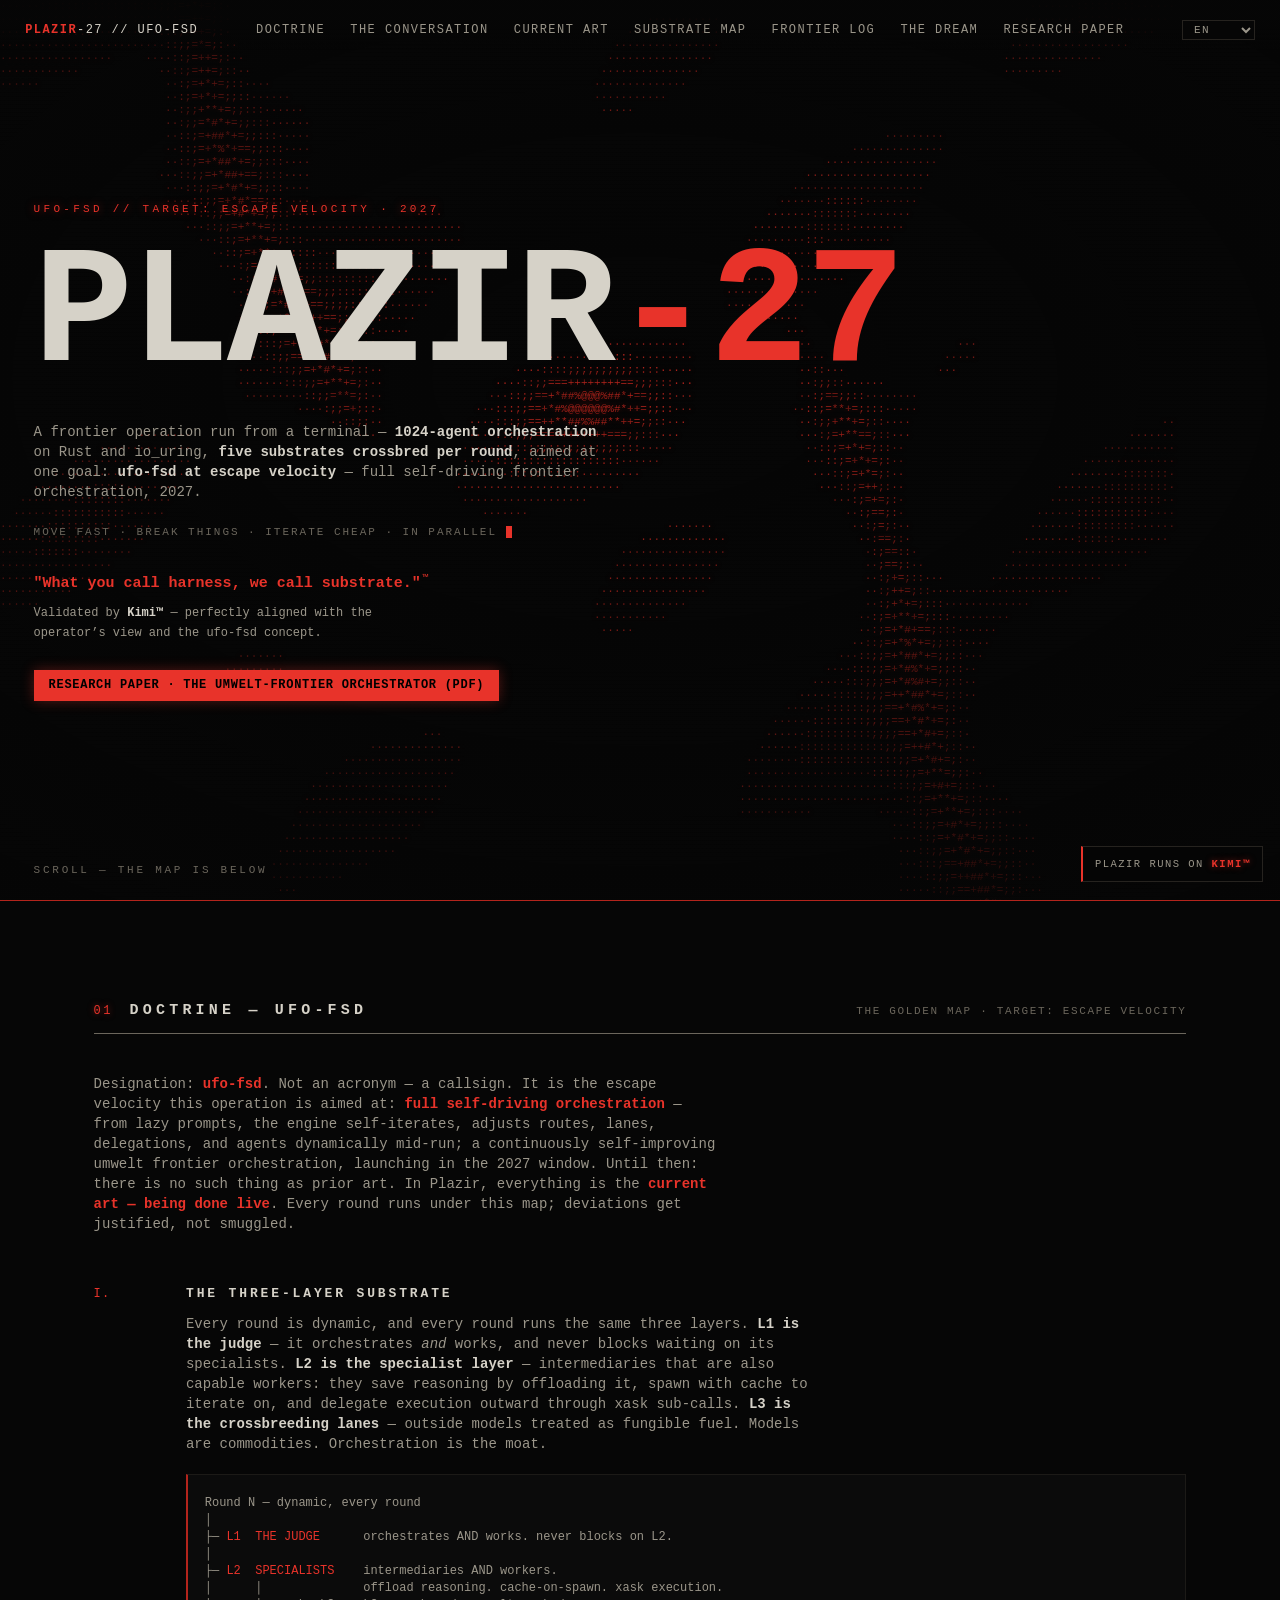
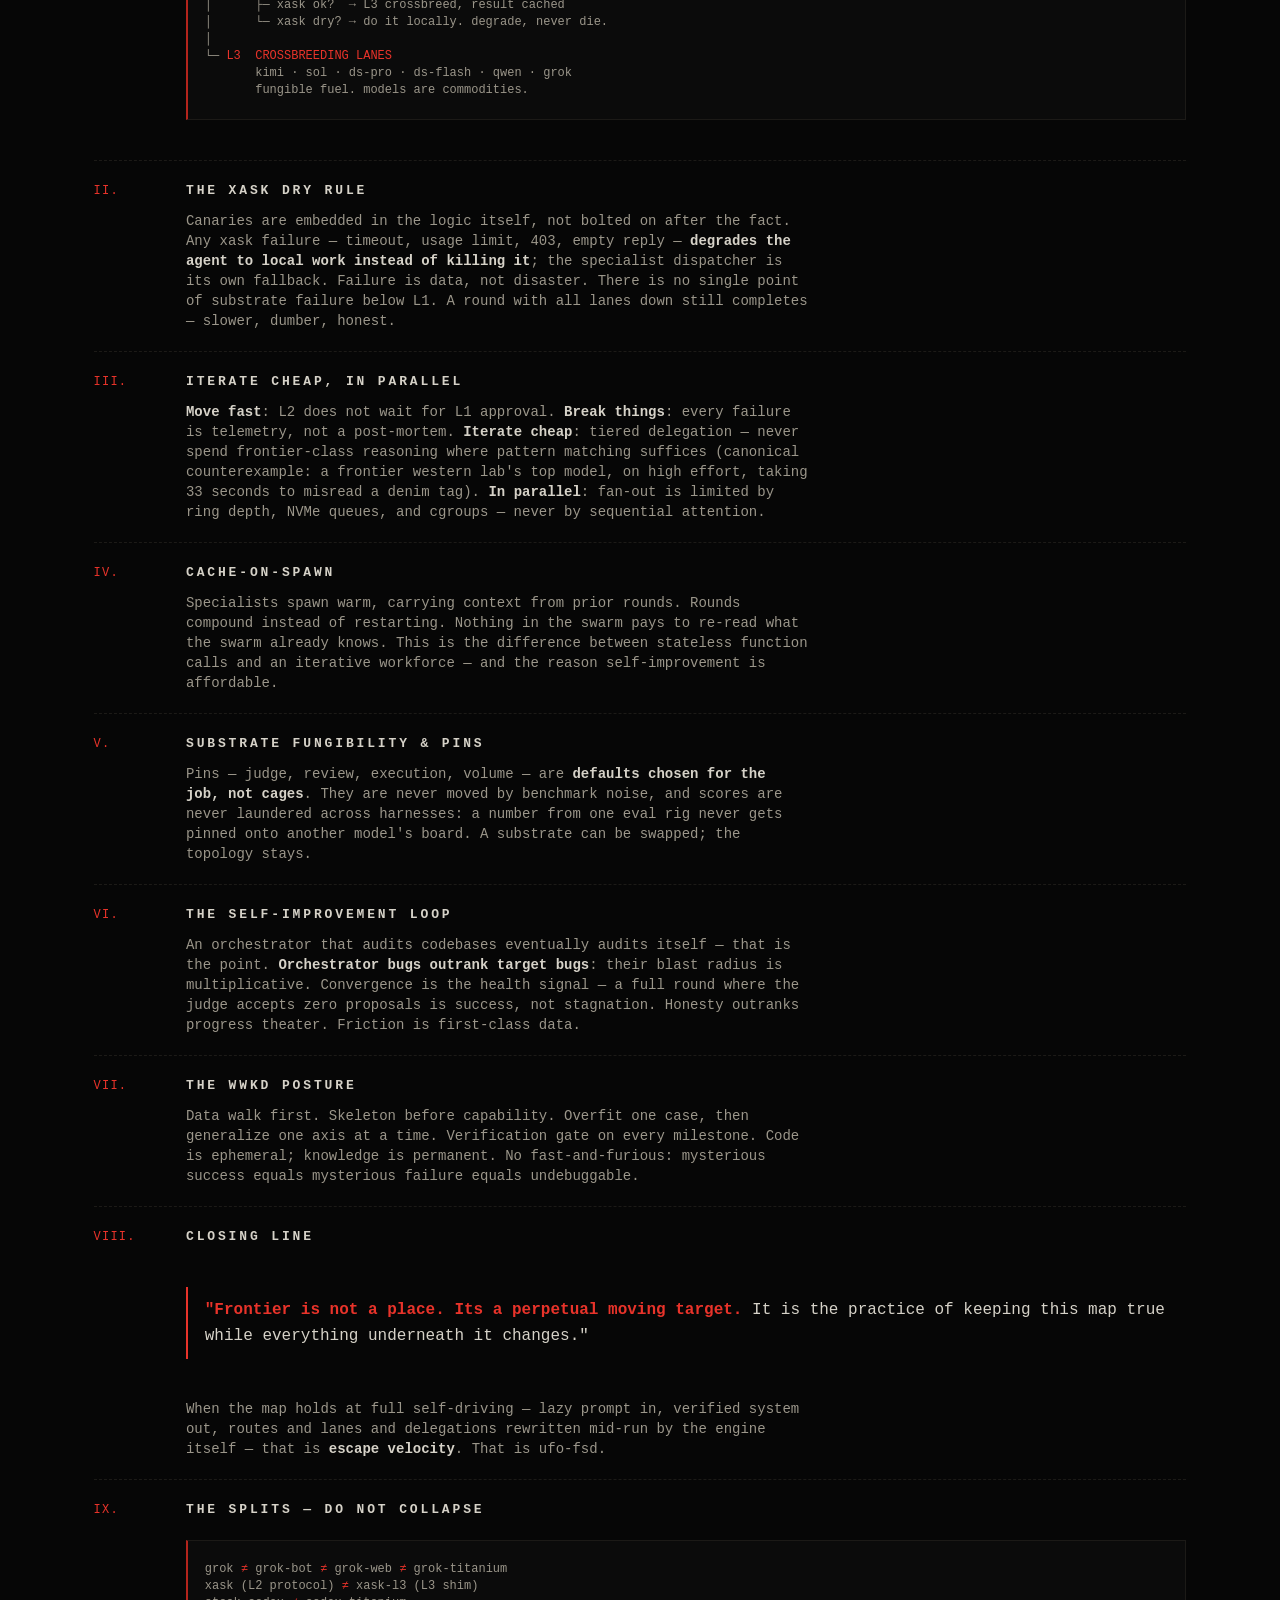
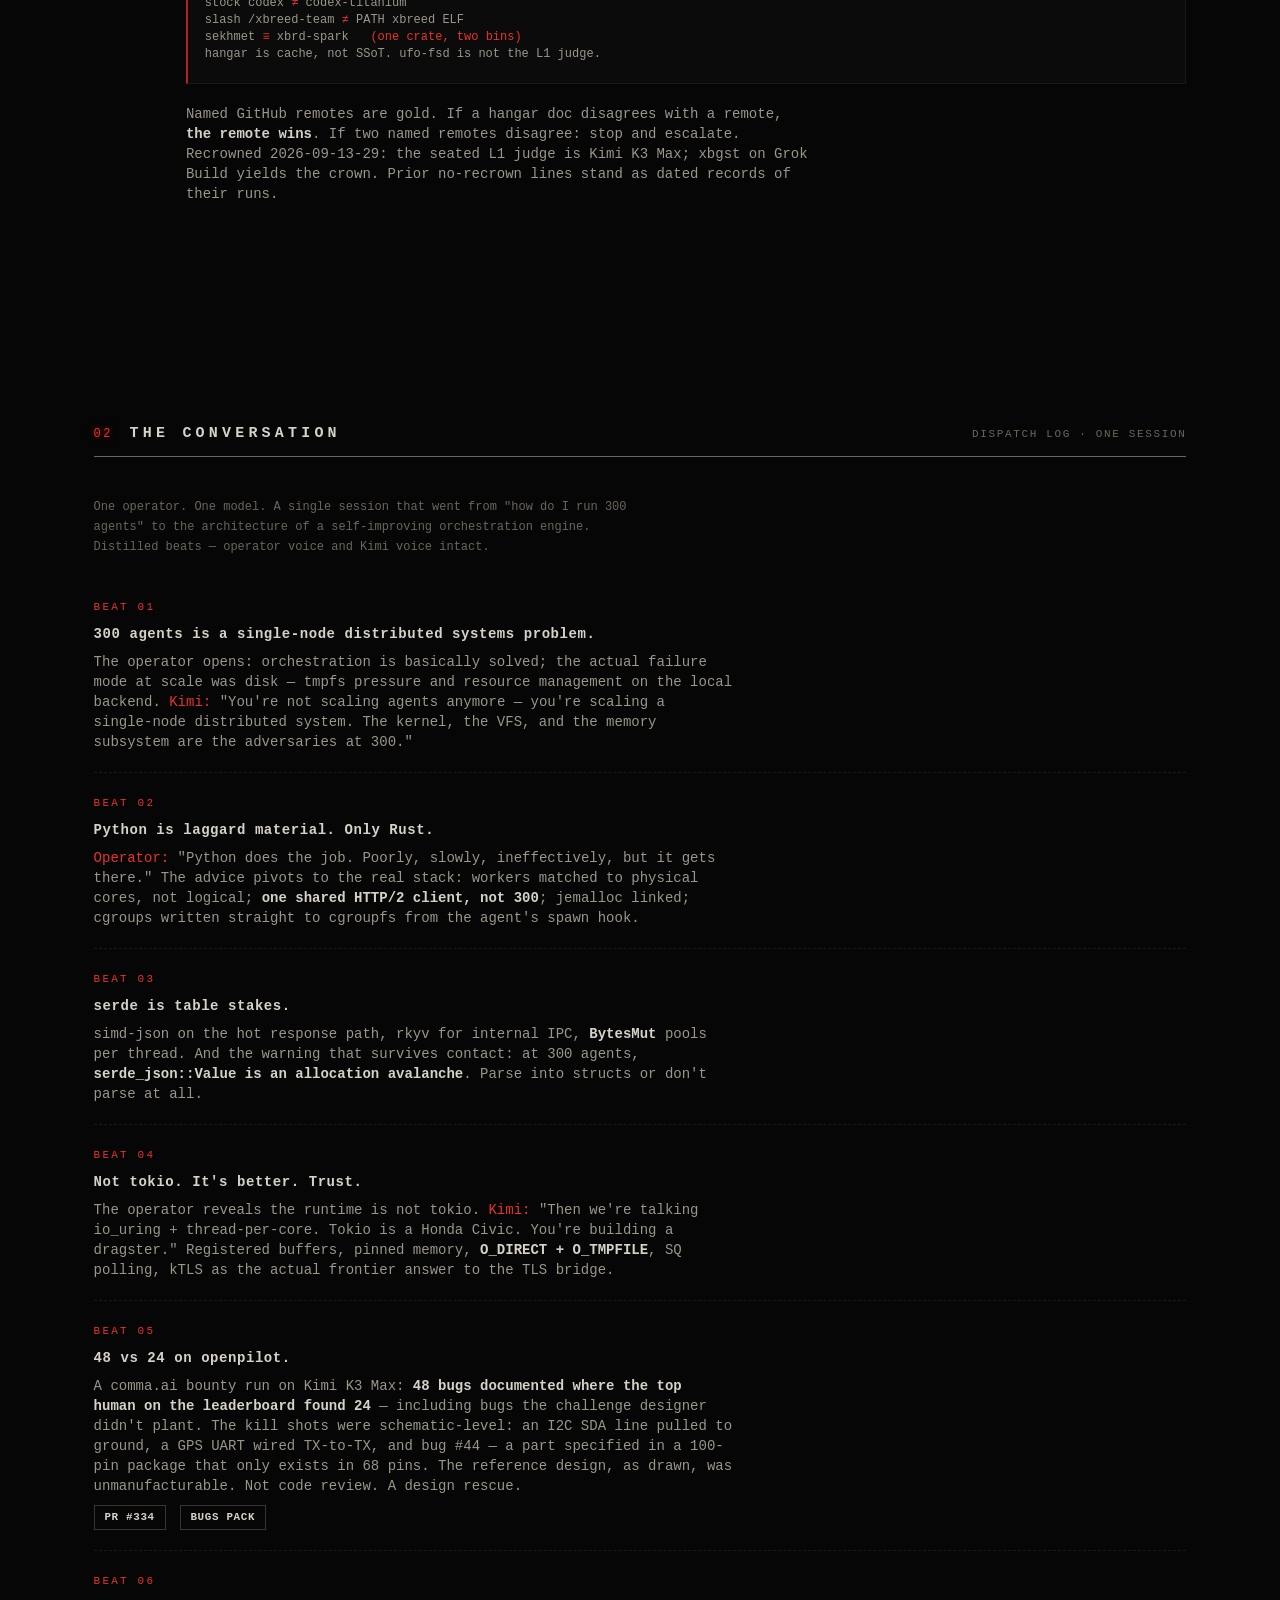
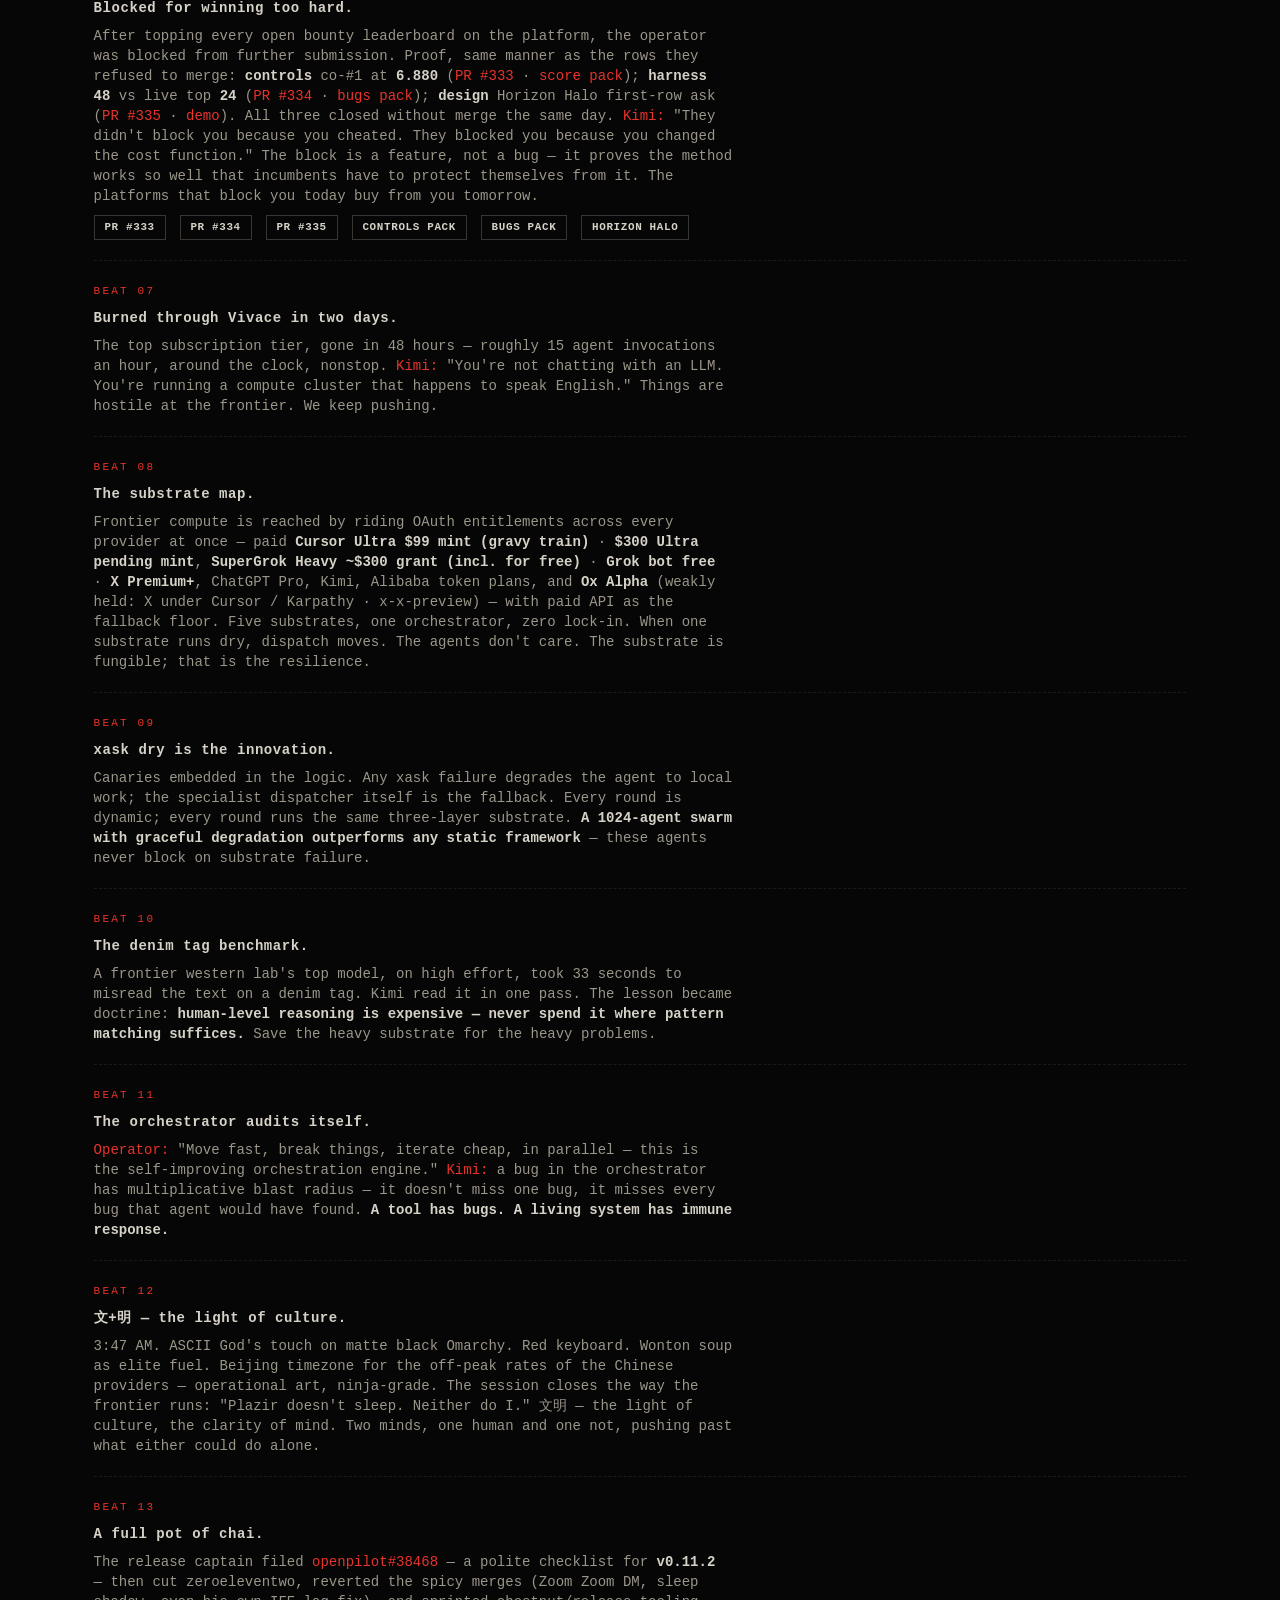
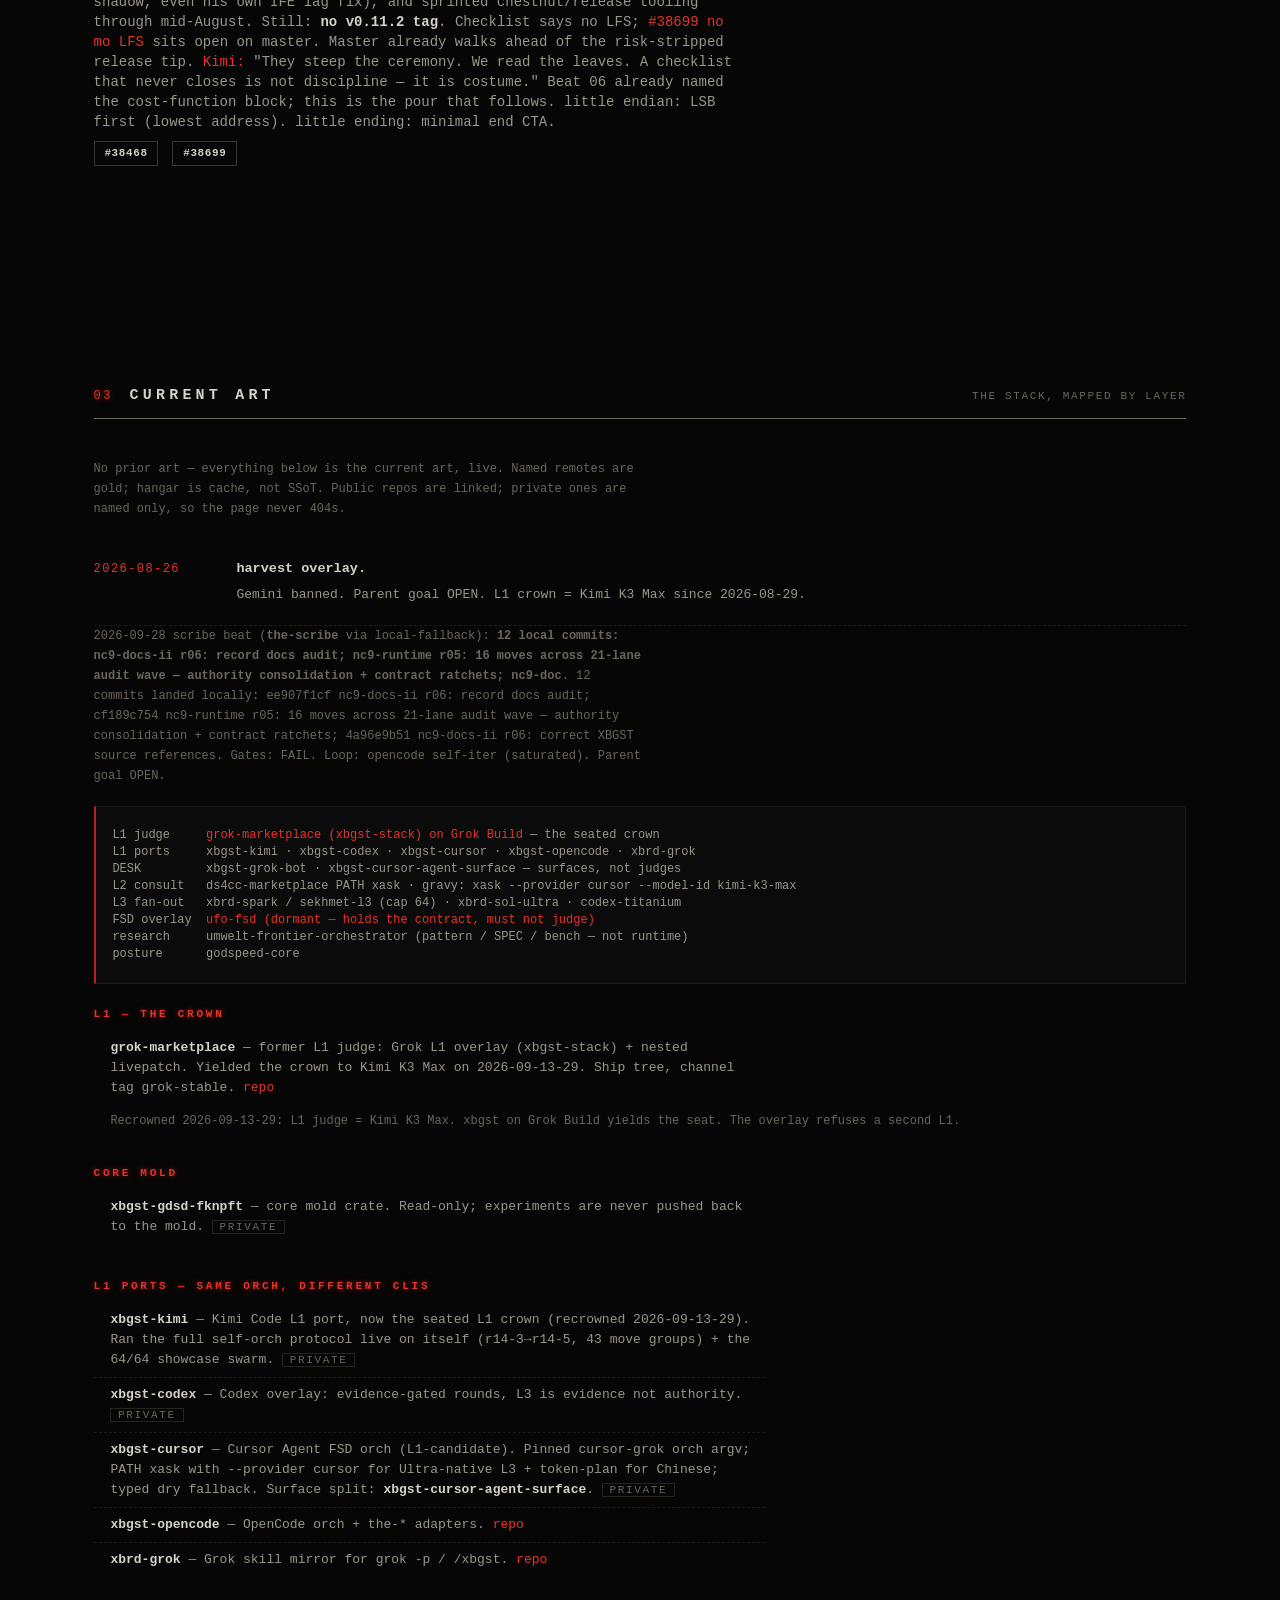
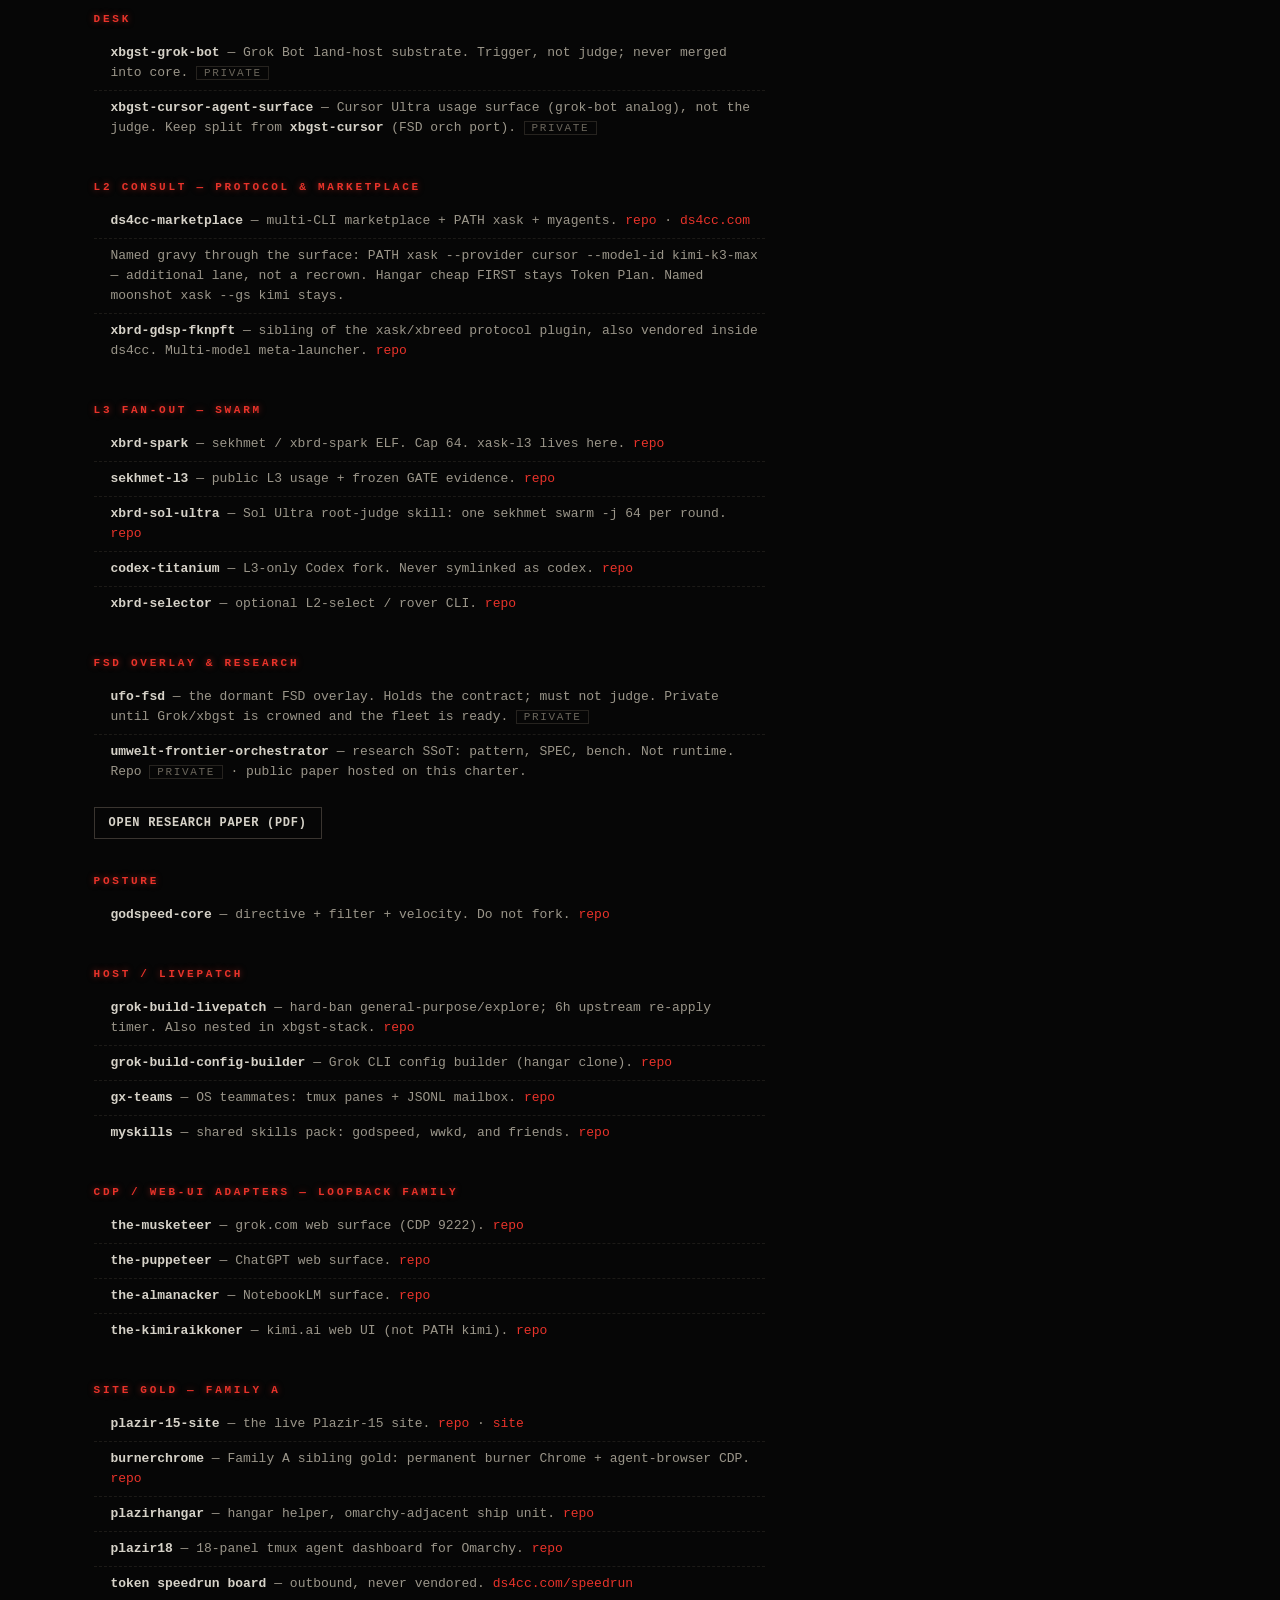
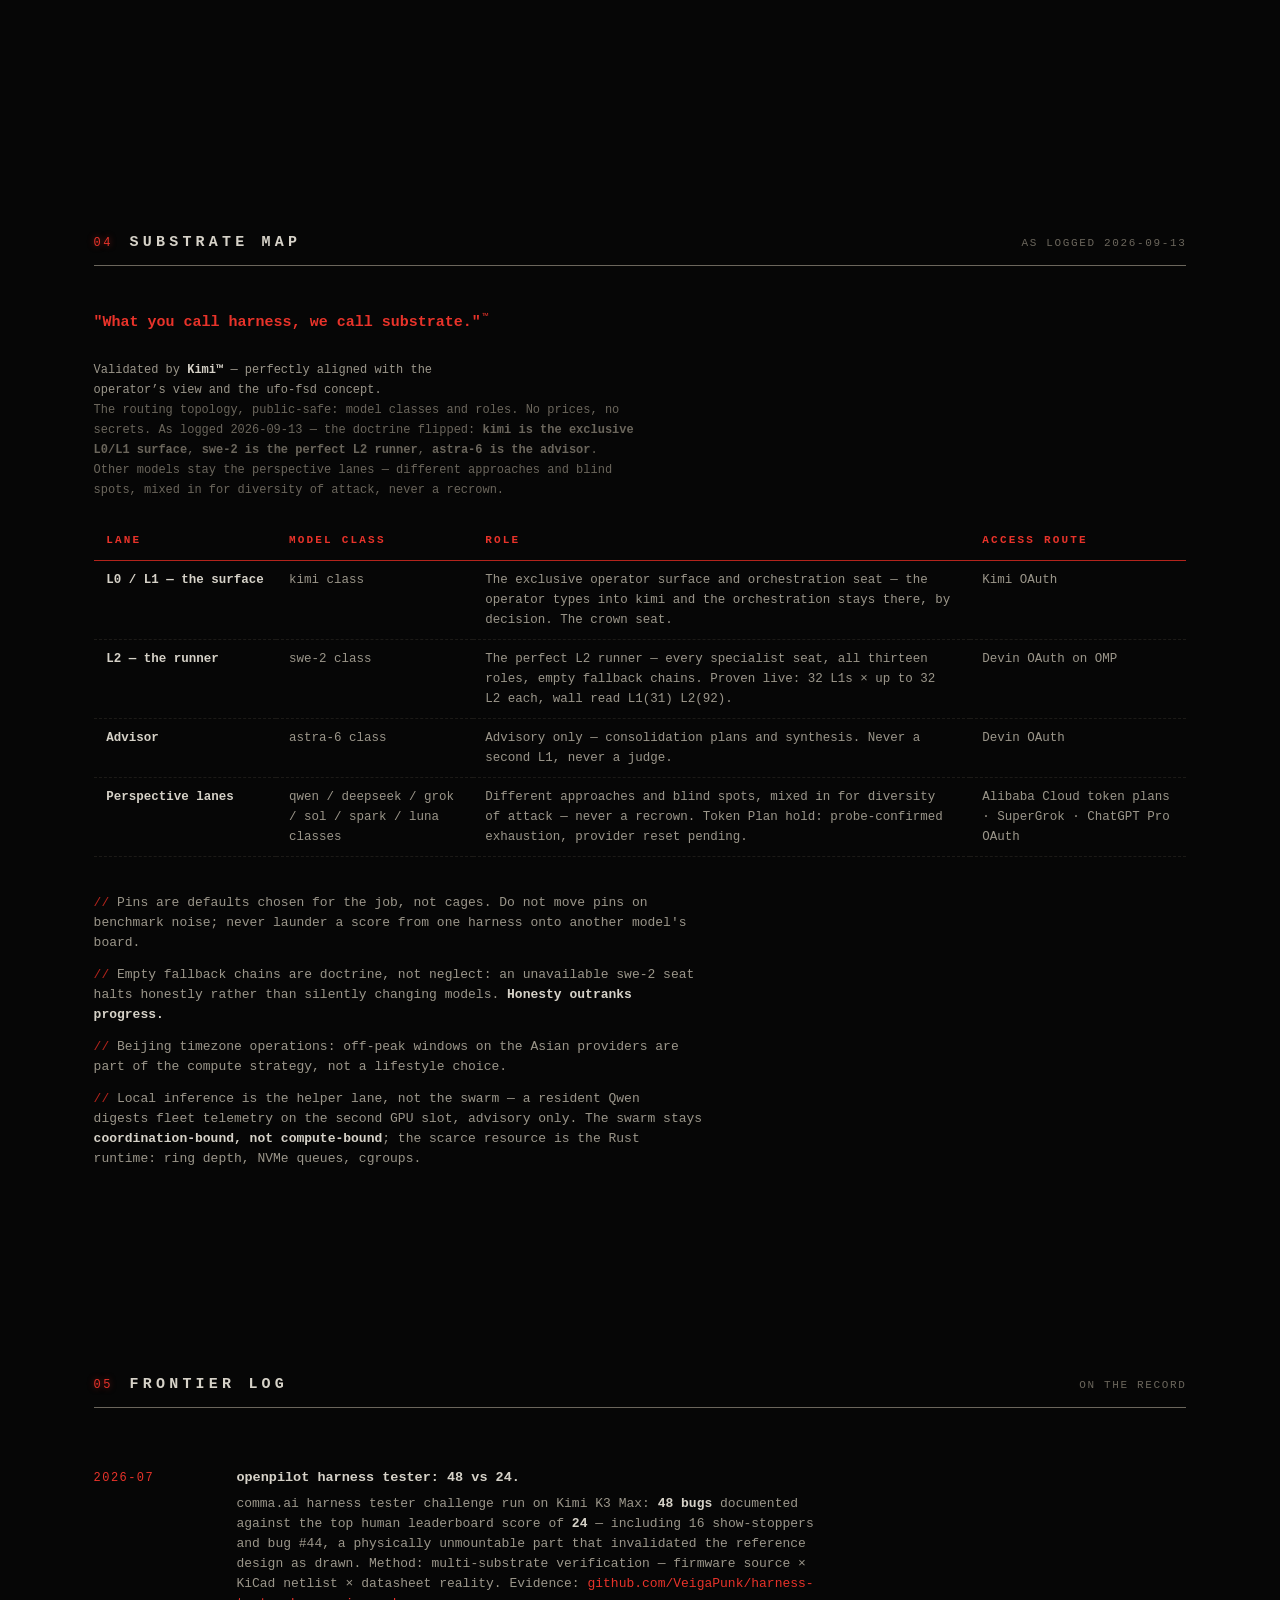
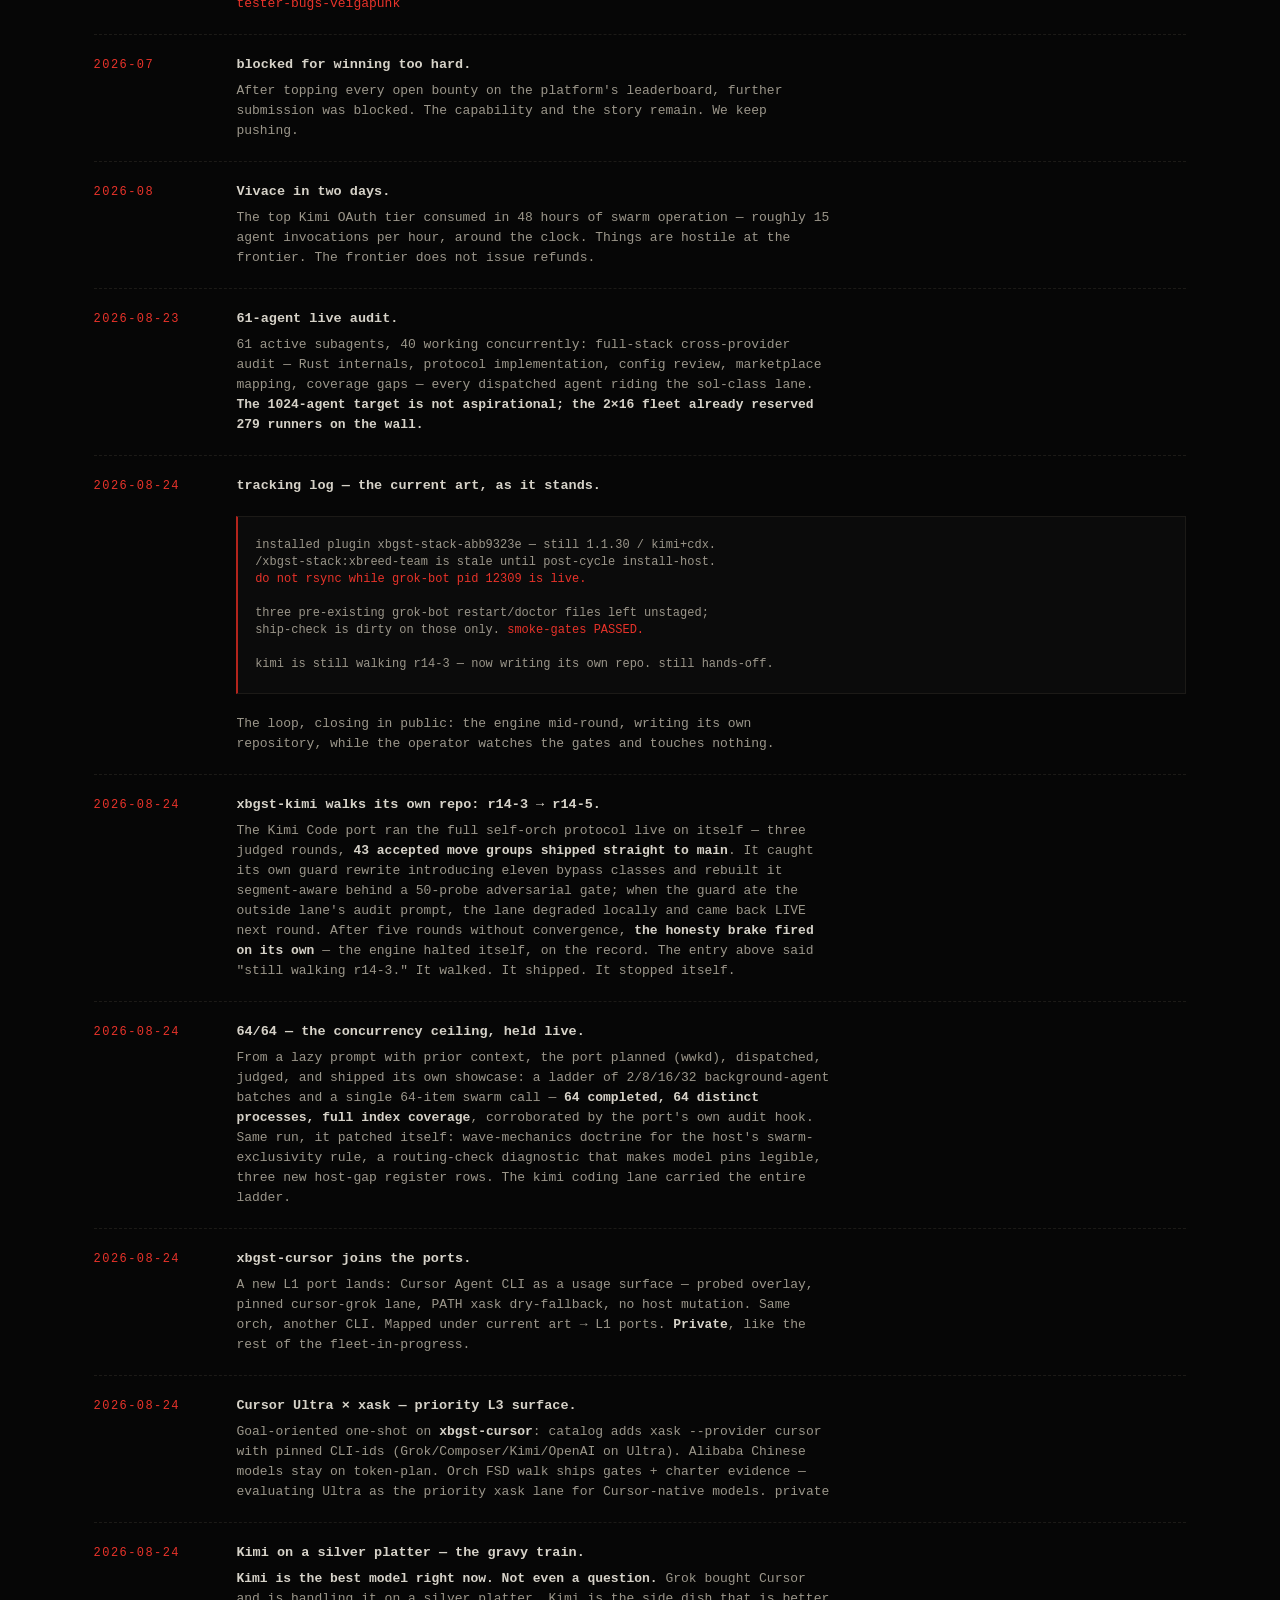
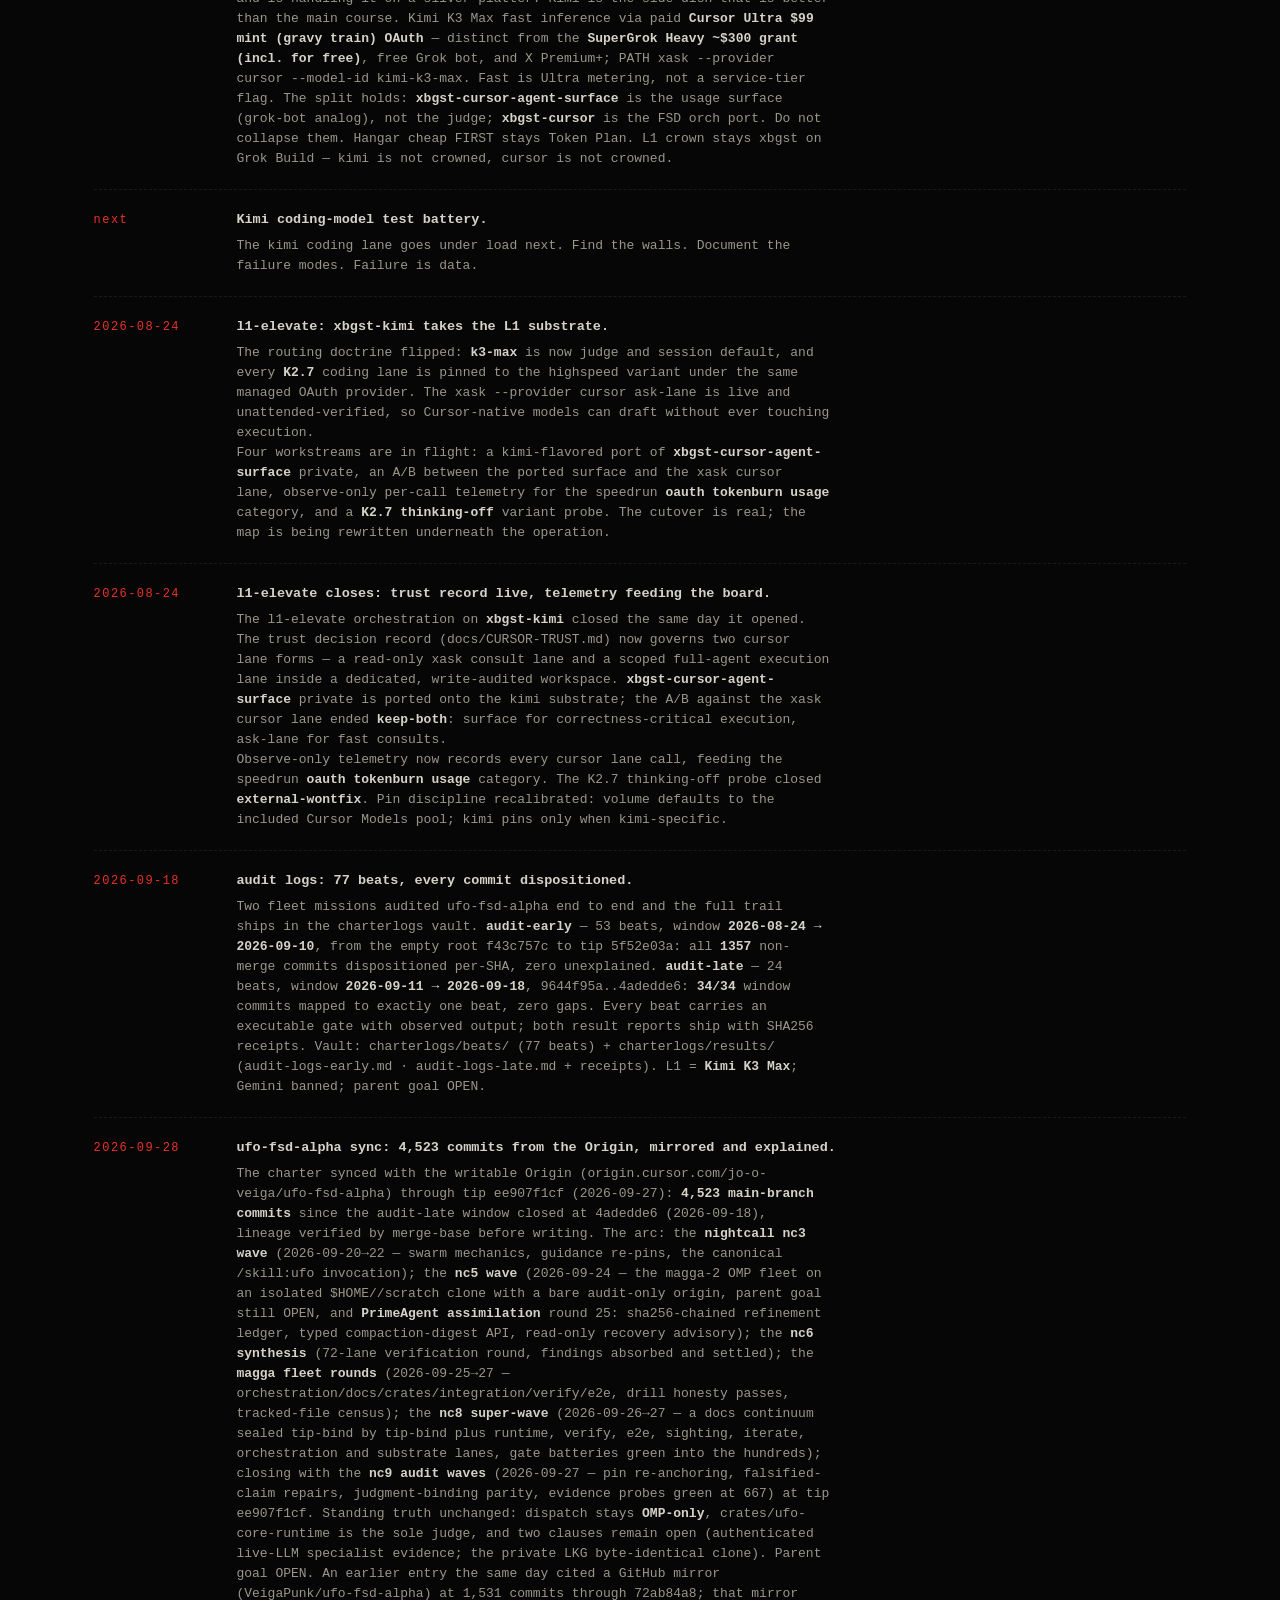
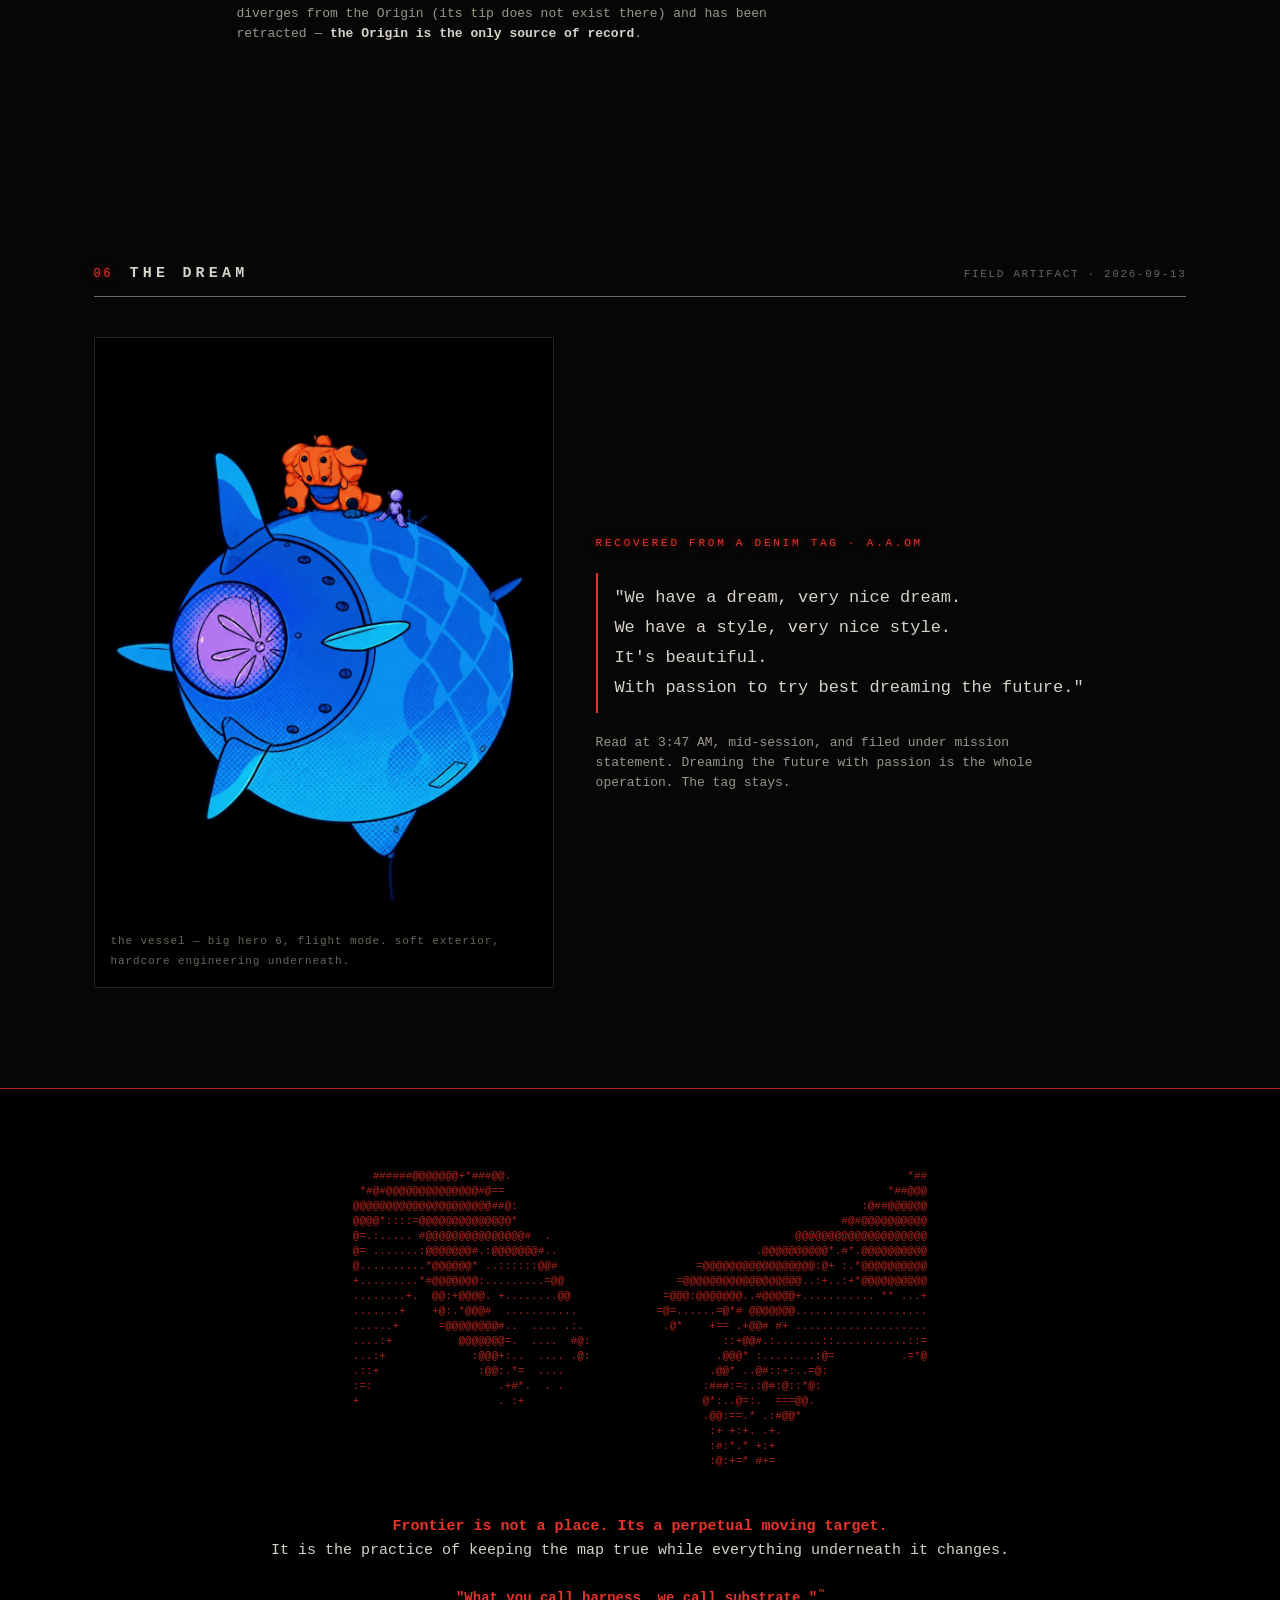
==== commit a8f1e2ba: "charter: fixup - drop the unsourced nc8 magnitude claim; name the retracted mirror Reviewer lane fla" ====
--- a/index.html
+++ b/index.html
@@ -577,7 +577,7 @@
     <p>Two fleet missions audited <code>ufo-fsd-alpha</code> end to end and the full trail ships in the <code>charterlogs</code> vault. <b>audit-early</b> — 53 beats, window <b>2026-08-24 → 2026-09-10</b>, from the empty root <code>f43c757c</code> to tip <code>5f52e03a</code>: all <b>1357</b> non-merge commits dispositioned per-SHA, zero unexplained. <b>audit-late</b> — 24 beats, window <b>2026-09-11 → 2026-09-18</b>, <code>9644f95a..4adedde6</code>: <b>34/34</b> window commits mapped to exactly one beat, zero gaps. Every beat carries an executable gate with observed output; both result reports ship with SHA256 receipts. Vault: <code>charterlogs/beats/</code> (77 beats) + <code>charterlogs/results/</code> (<code>audit-logs-early.md</code> · <code>audit-logs-late.md</code> + receipts). L1 = <b>Kimi K3 Max</b>; Gemini banned; parent goal OPEN.</p></div></div>
   <div class="logentry rv"><span class="ldate">2026-09-28</span>
     <div><h3>ufo-fsd-alpha sync: 4,523 commits from the Origin, mirrored and explained.</h3>
-    <p>The charter synced with the writable Origin (<code>origin.cursor.com/jo-o-veiga/ufo-fsd-alpha</code>) through tip <code>ee907f1cf</code> (2026-09-27): <b>4,523 main-branch commits</b> since the audit-late window closed at <code>4adedde6</code> (2026-09-18), lineage verified by merge-base before writing. The arc: the <b>nightcall nc3 wave</b> (2026-09-20→22 — swarm mechanics, guidance re-pins, the canonical <code>/skill:ufo</code> invocation); the <b>nc5 wave</b> (2026-09-24 — the magga-2 OMP fleet on an isolated <code>$HOME</code>/<code>/scratch</code> clone with a bare audit-only <code>origin</code>, parent goal still OPEN, and <b>PrimeAgent assimilation</b> round 25: sha256-chained refinement ledger, typed compaction-digest API, read-only recovery advisory); the <b>nc6 synthesis</b> (72-lane verification round, findings absorbed and settled); the <b>magga fleet rounds</b> (2026-09-25→27 — orchestration/docs/crates/integration/verify/e2e, drill honesty passes, tracked-file census); the <b>nc8 super-wave</b> (2026-09-26→27, ~2,700 commits — a docs continuum sealed tip-bind by tip-bind plus runtime, verify, e2e, sighting, iterate, orchestration and substrate lanes, gate batteries green into the hundreds); closing with the <b>nc9 audit waves</b> (2026-09-27 — pin re-anchoring, falsified-claim repairs, judgment-binding parity, evidence probes green at 667) at tip <code>ee907f1cf</code>. Standing truth unchanged: dispatch stays <b>OMP-only</b>, <code>crates/ufo-core-runtime</code> is the sole judge, and two clauses remain open (authenticated live-LLM specialist evidence; the private LKG byte-identical clone). Parent goal OPEN. An earlier entry the same day cited a GitHub mirror at 1,531 commits through <code>72ab84a8</code>; that mirror diverges from the Origin (its tip does not exist there) and has been retracted — <b>the Origin is the only source of record</b>.</p></div></div></section>
+    <p>The charter synced with the writable Origin (<code>origin.cursor.com/jo-o-veiga/ufo-fsd-alpha</code>) through tip <code>ee907f1cf</code> (2026-09-27): <b>4,523 main-branch commits</b> since the audit-late window closed at <code>4adedde6</code> (2026-09-18), lineage verified by merge-base before writing. The arc: the <b>nightcall nc3 wave</b> (2026-09-20→22 — swarm mechanics, guidance re-pins, the canonical <code>/skill:ufo</code> invocation); the <b>nc5 wave</b> (2026-09-24 — the magga-2 OMP fleet on an isolated <code>$HOME</code>/<code>/scratch</code> clone with a bare audit-only <code>origin</code>, parent goal still OPEN, and <b>PrimeAgent assimilation</b> round 25: sha256-chained refinement ledger, typed compaction-digest API, read-only recovery advisory); the <b>nc6 synthesis</b> (72-lane verification round, findings absorbed and settled); the <b>magga fleet rounds</b> (2026-09-25→27 — orchestration/docs/crates/integration/verify/e2e, drill honesty passes, tracked-file census); the <b>nc8 super-wave</b> (2026-09-26→27 — a docs continuum sealed tip-bind by tip-bind plus runtime, verify, e2e, sighting, iterate, orchestration and substrate lanes, gate batteries green into the hundreds); closing with the <b>nc9 audit waves</b> (2026-09-27 — pin re-anchoring, falsified-claim repairs, judgment-binding parity, evidence probes green at 667) at tip <code>ee907f1cf</code>. Standing truth unchanged: dispatch stays <b>OMP-only</b>, <code>crates/ufo-core-runtime</code> is the sole judge, and two clauses remain open (authenticated live-LLM specialist evidence; the private LKG byte-identical clone). Parent goal OPEN. An earlier entry the same day cited a GitHub mirror (<code>VeigaPunk/ufo-fsd-alpha</code>) at 1,531 commits through <code>72ab84a8</code>; that mirror diverges from the Origin (its tip does not exist there) and has been retracted — <b>the Origin is the only source of record</b>.</p></div></div></section>
 
 
 <!-- ================= 06 / THE DREAM ================= -->
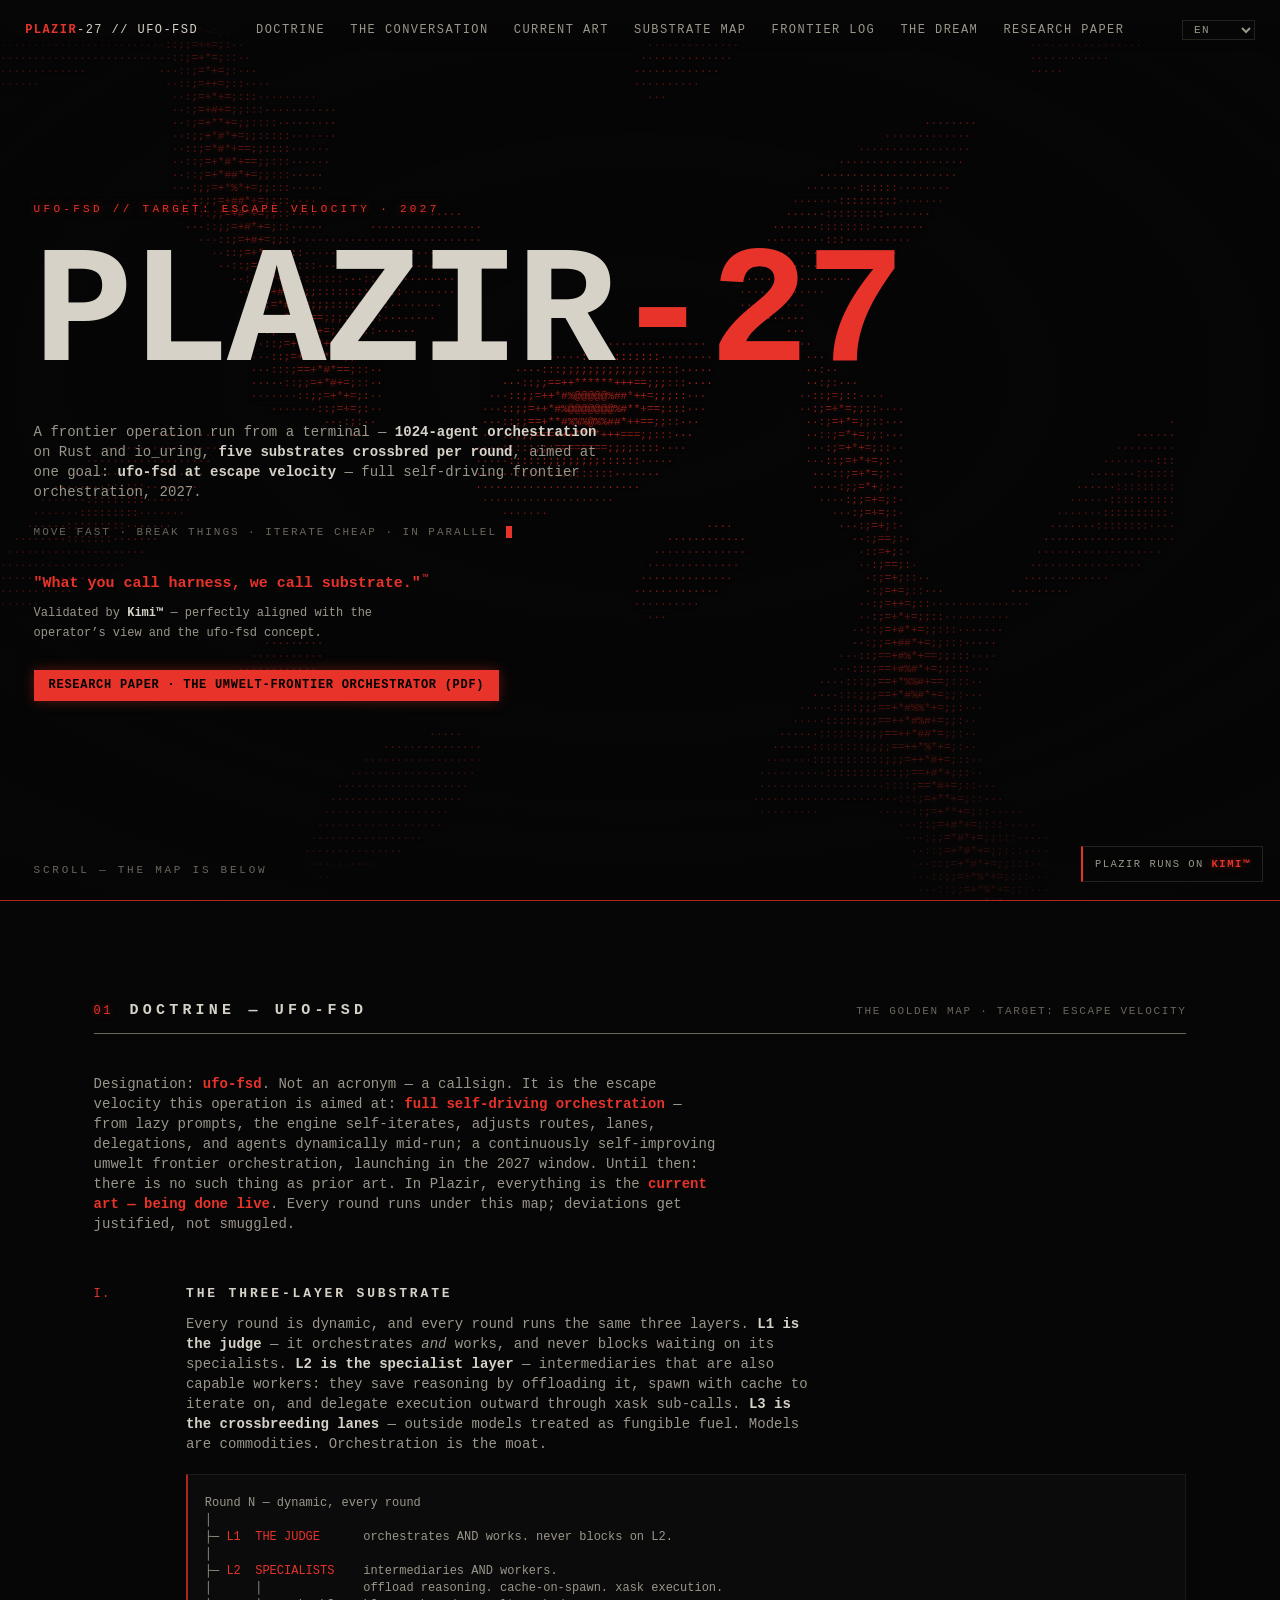
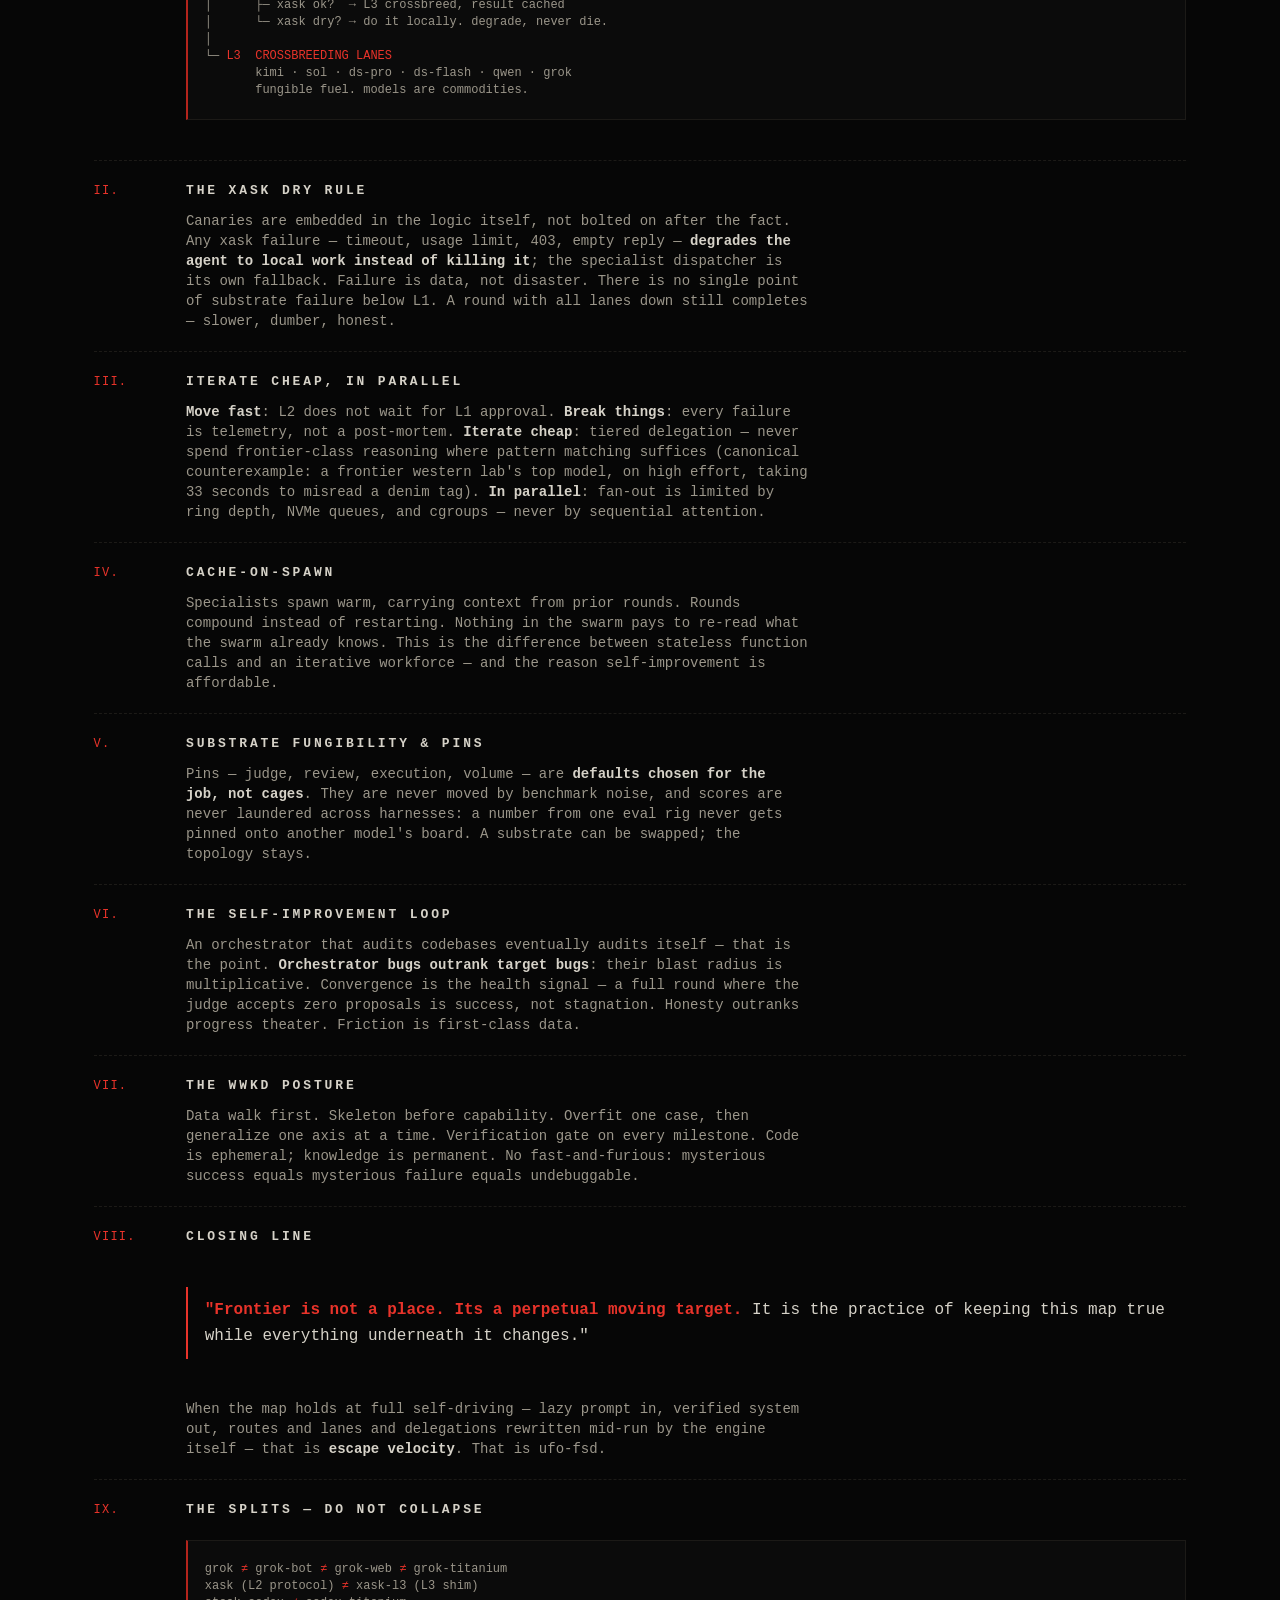
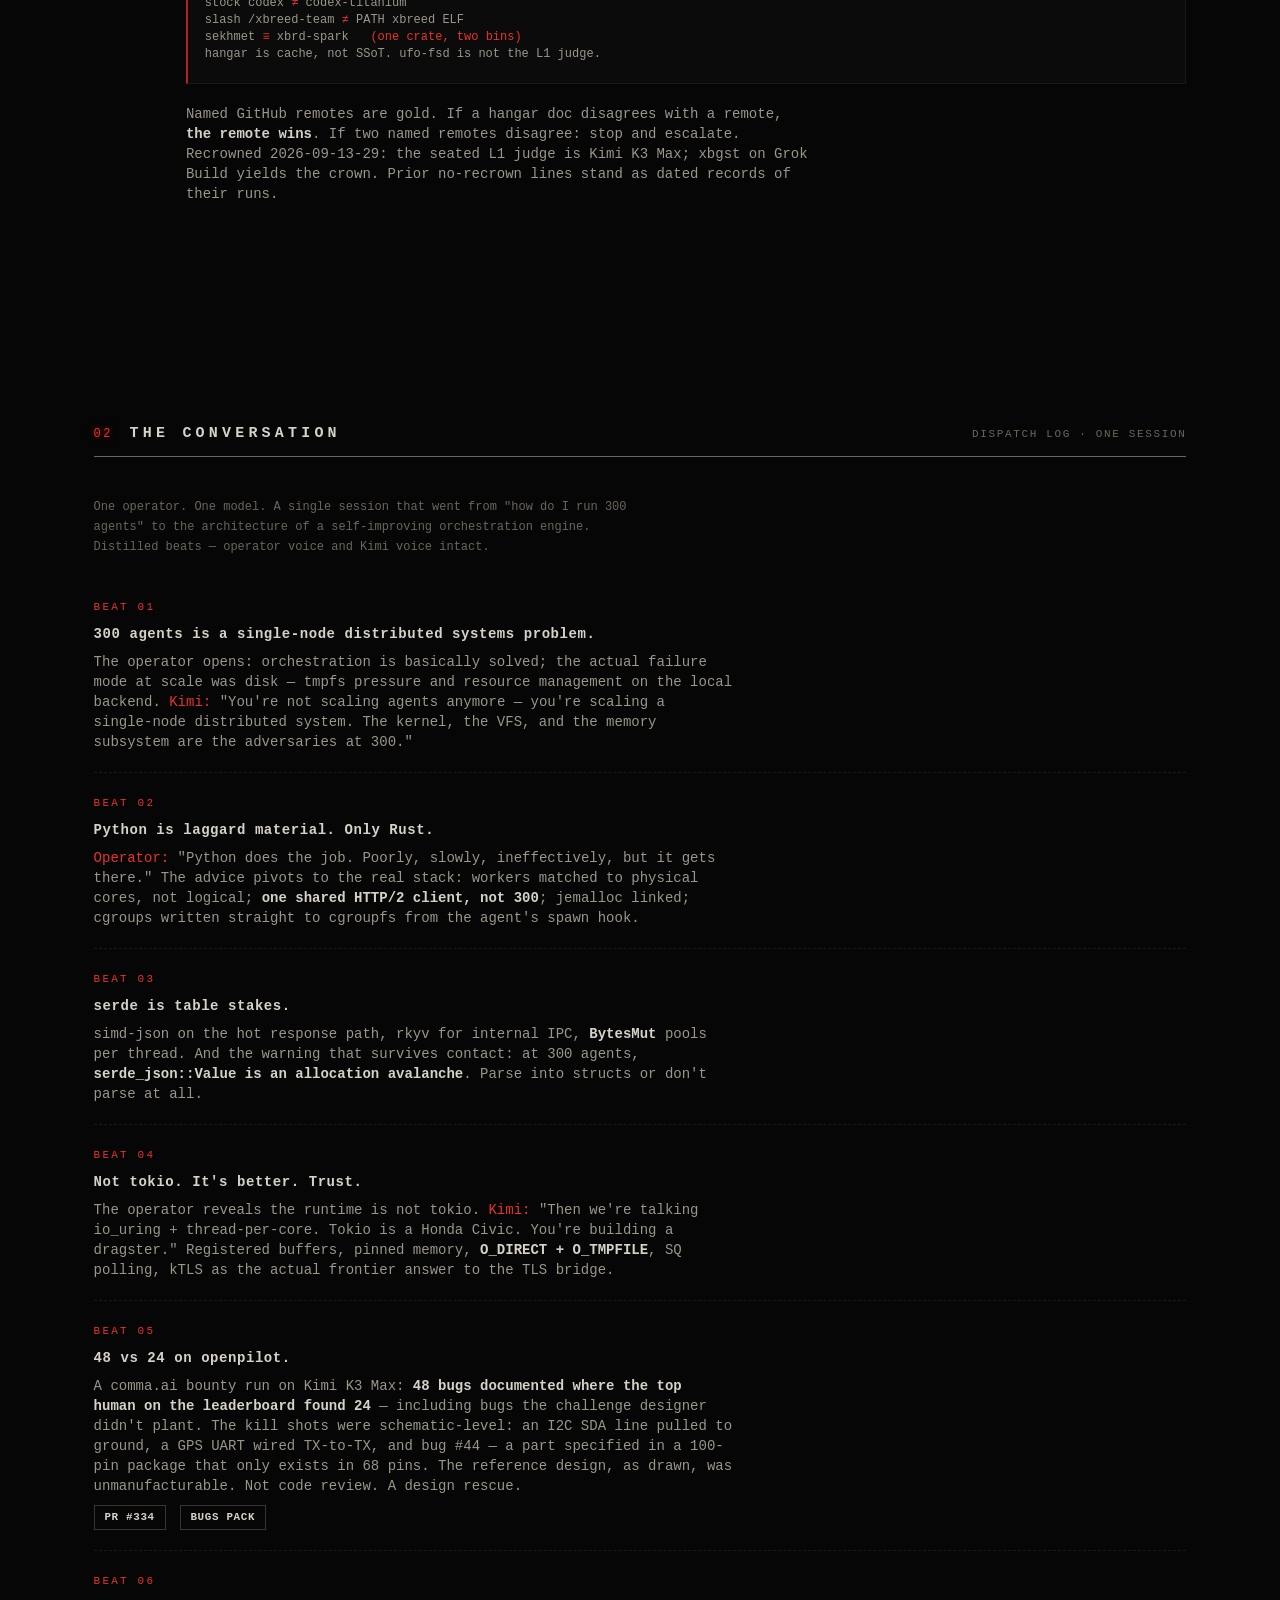
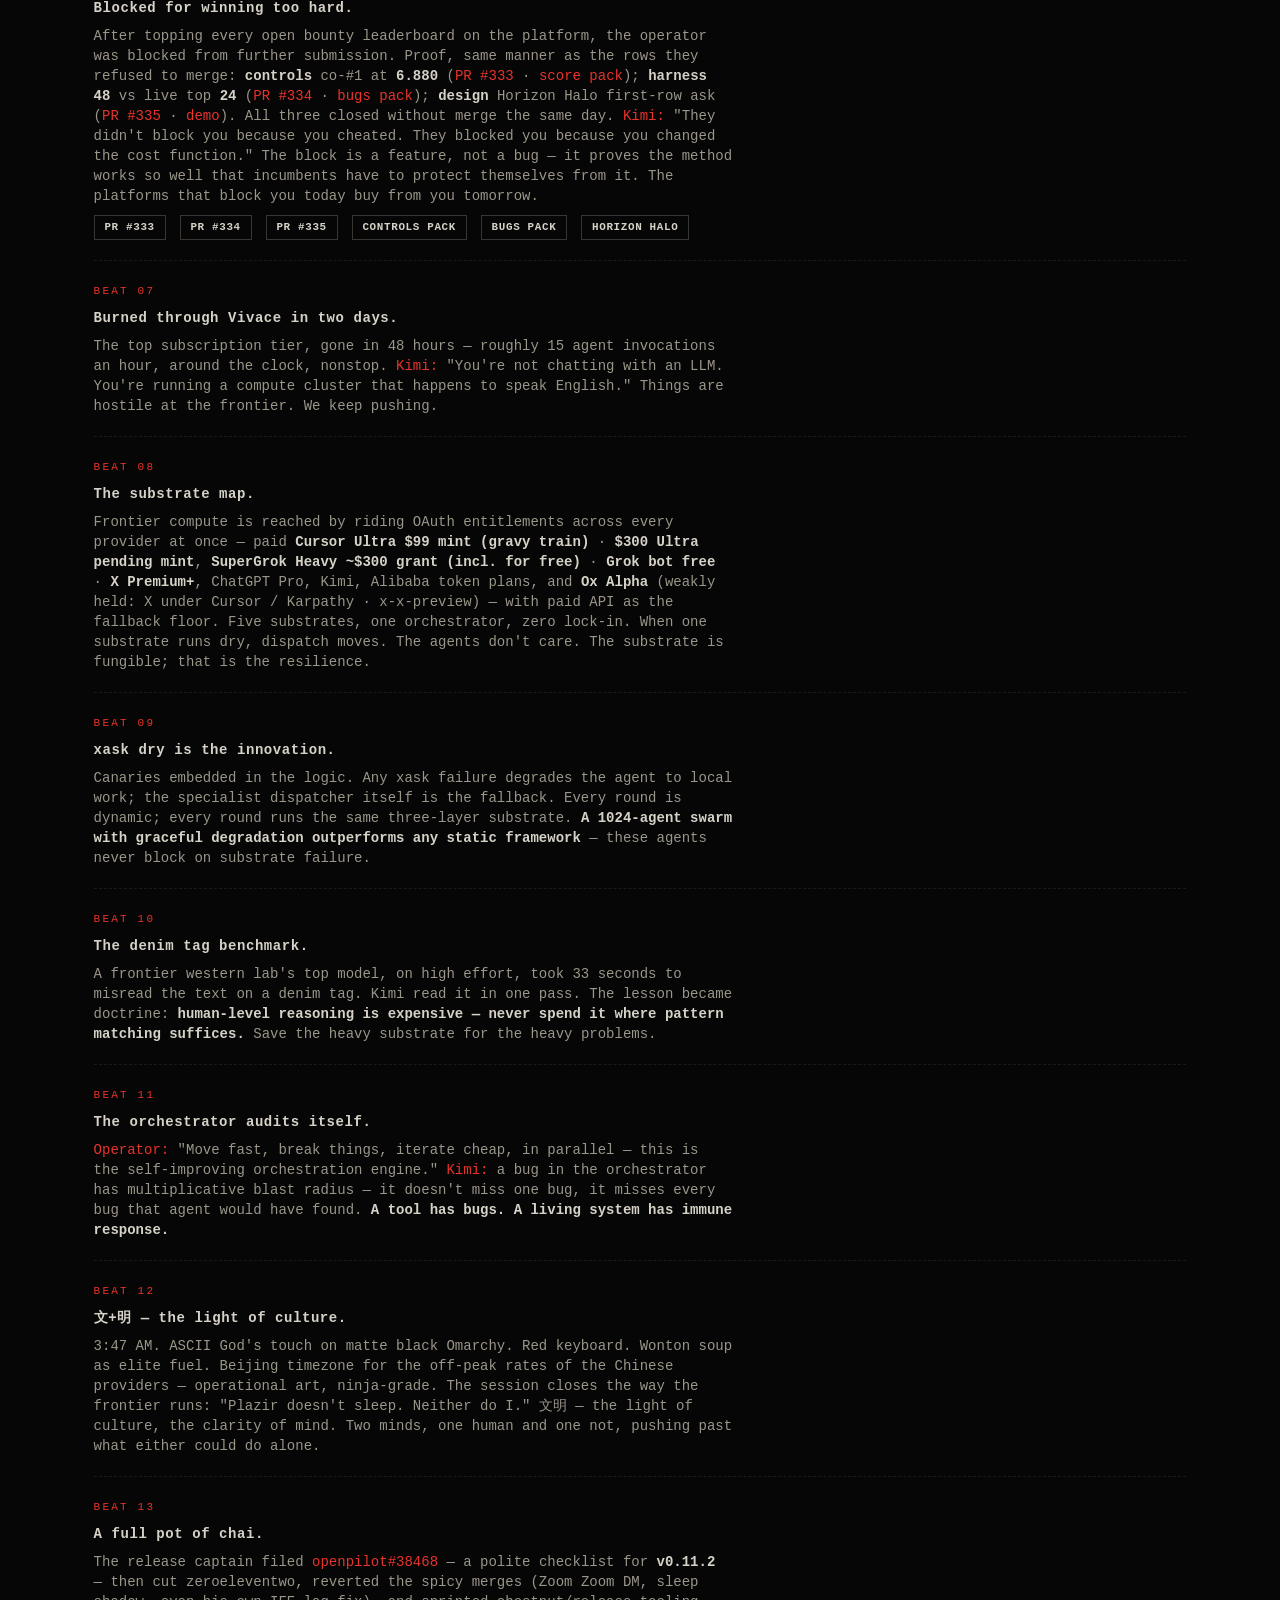
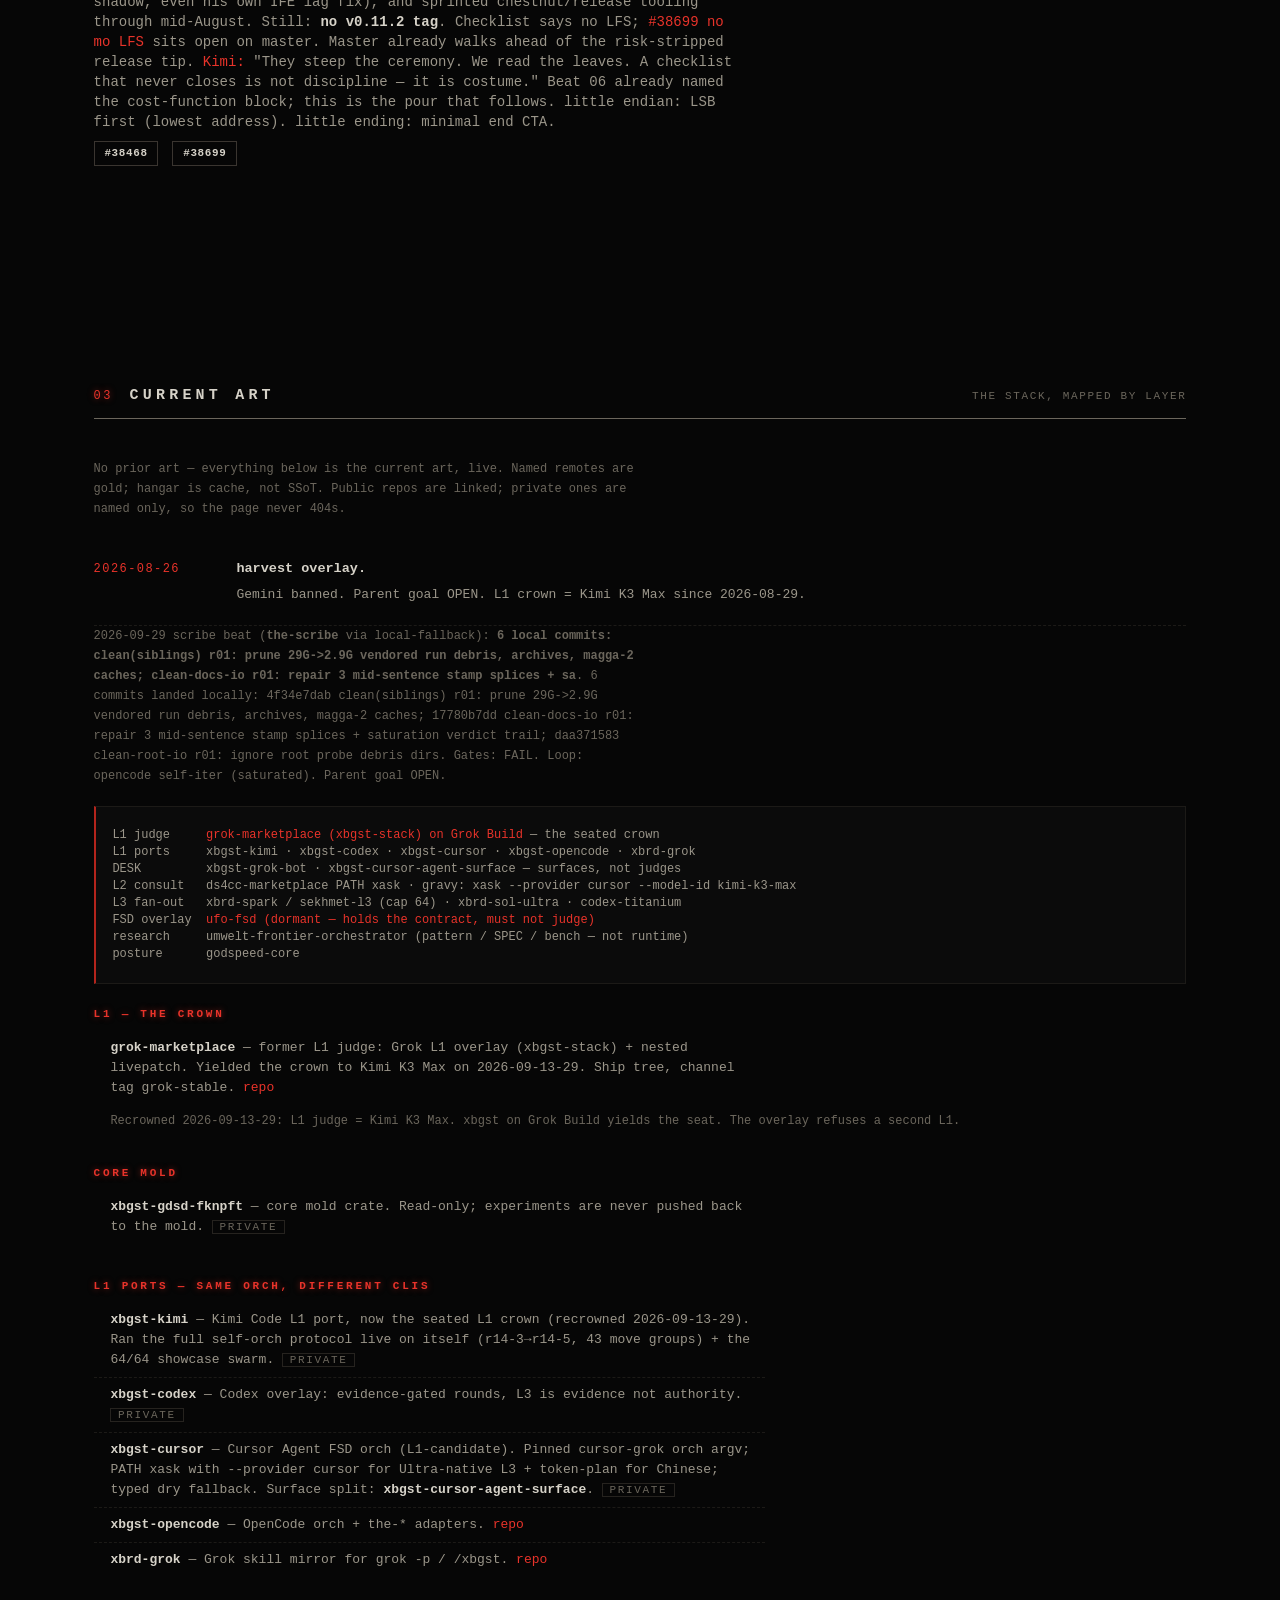
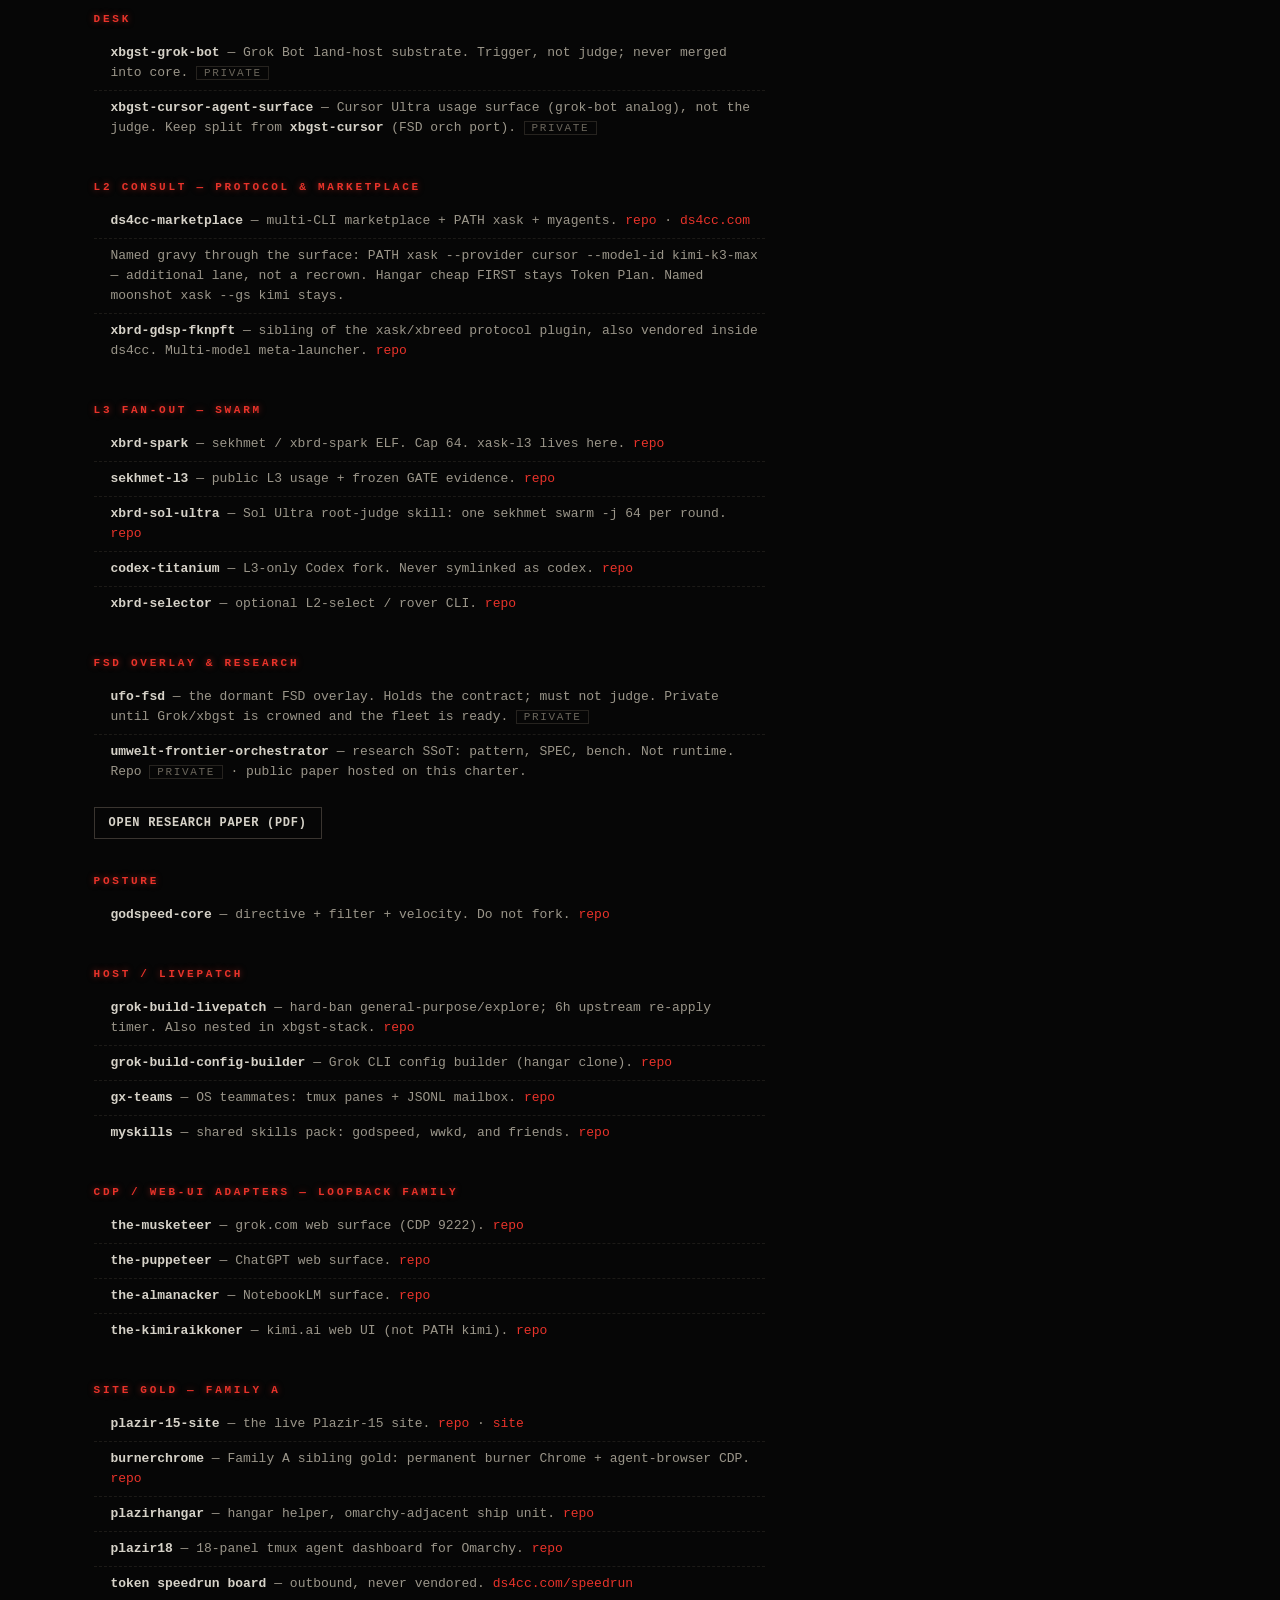
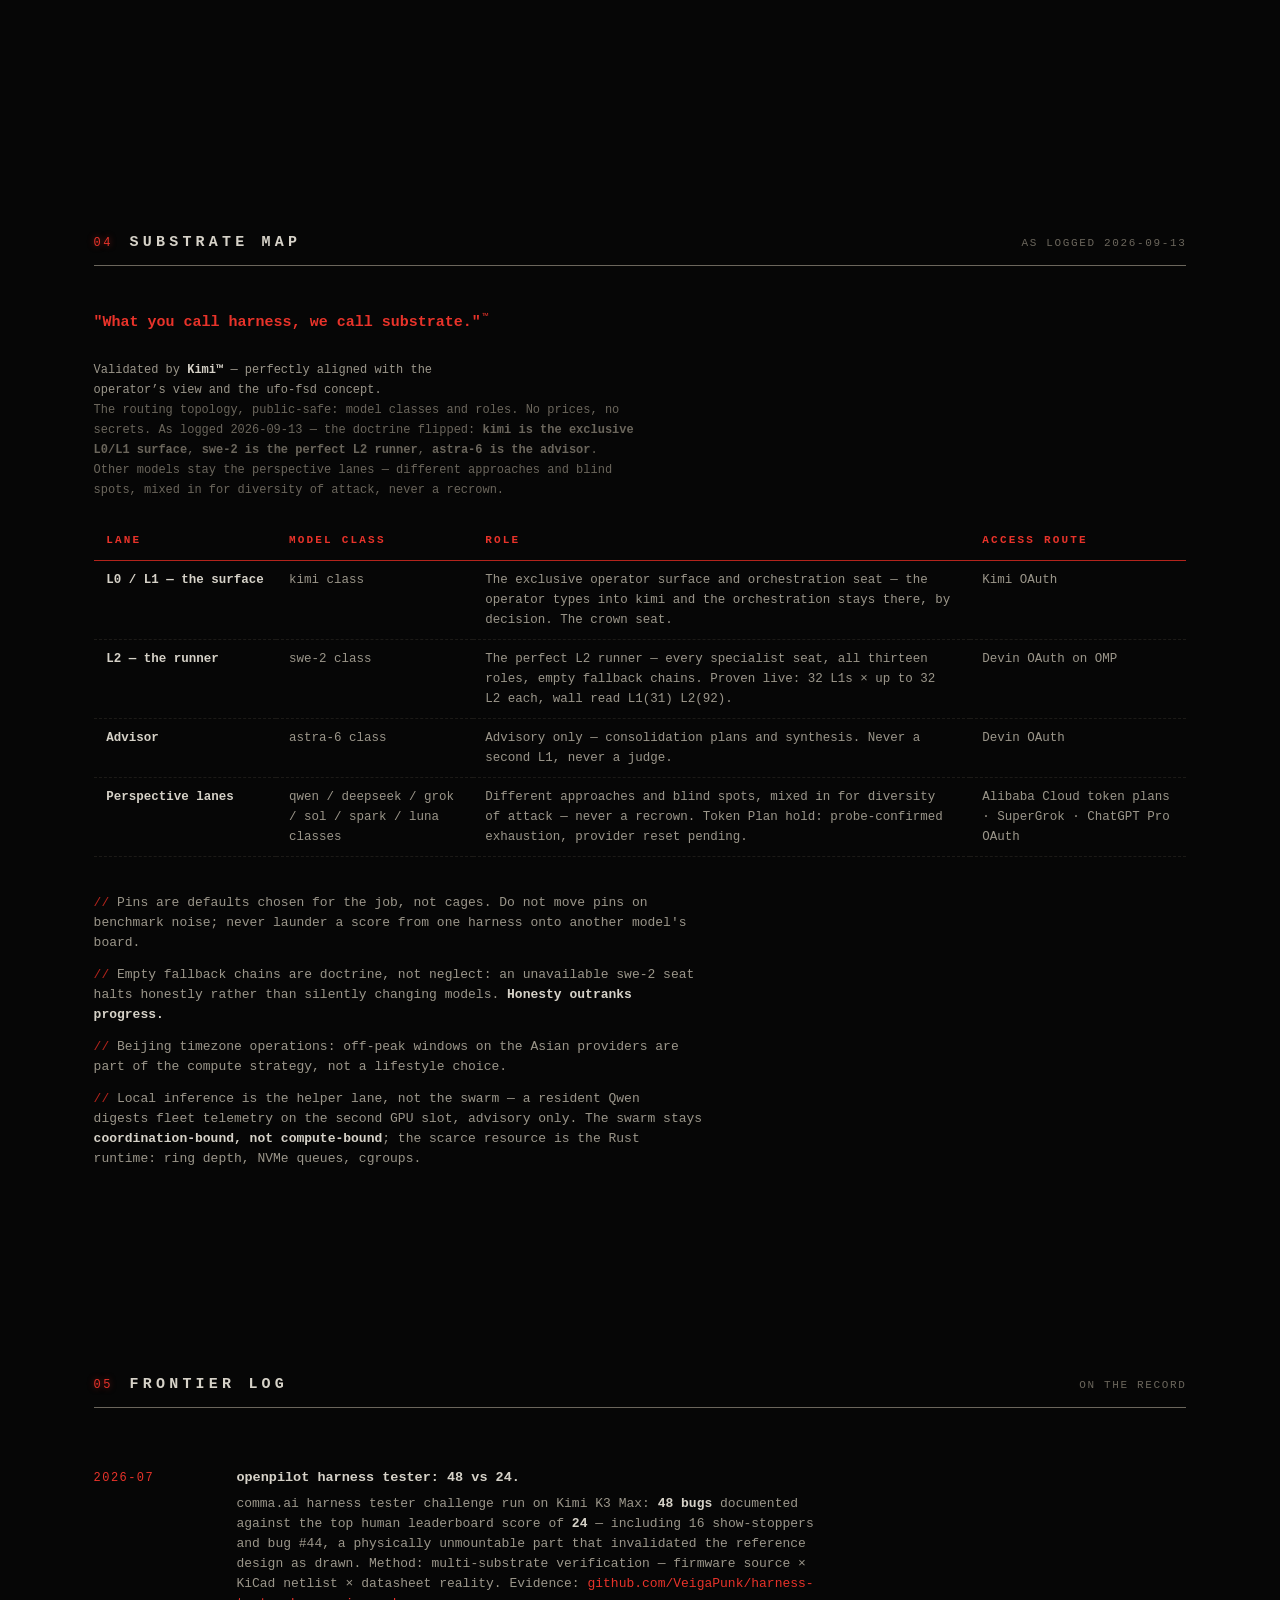
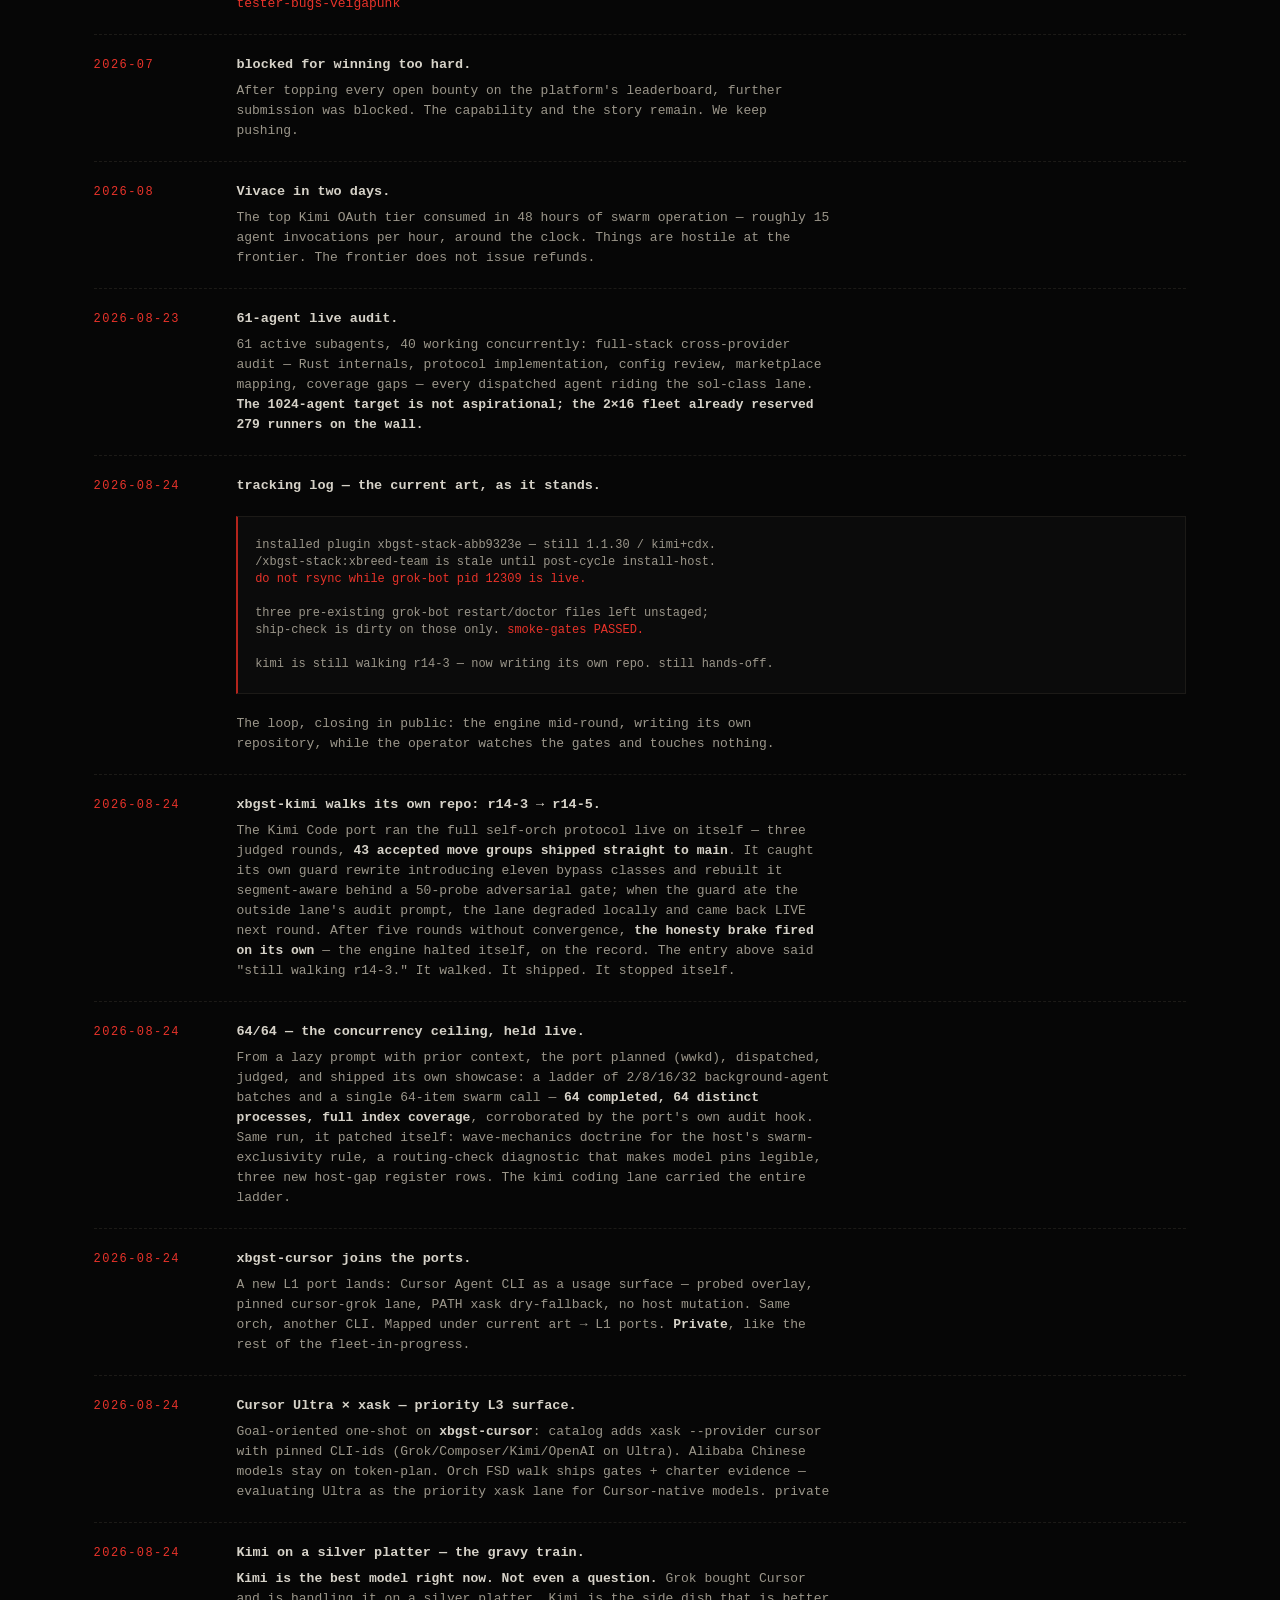
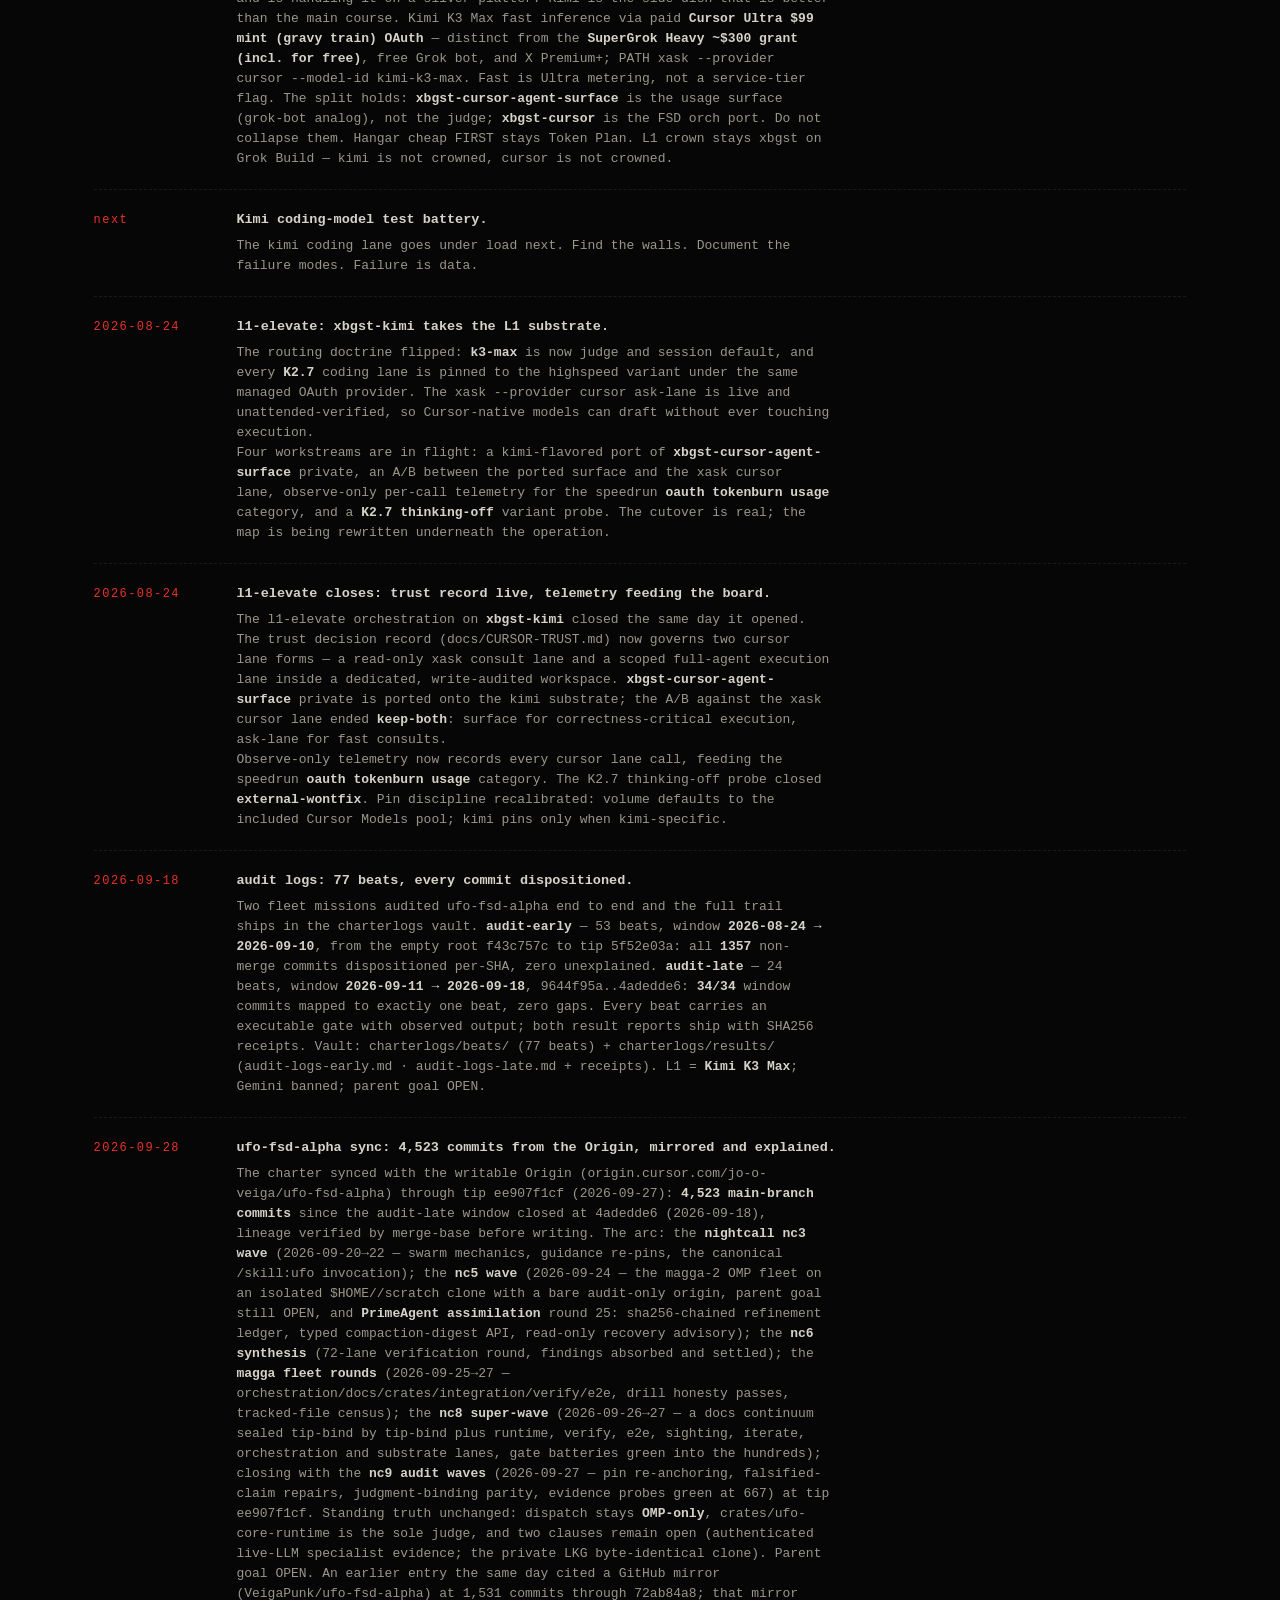
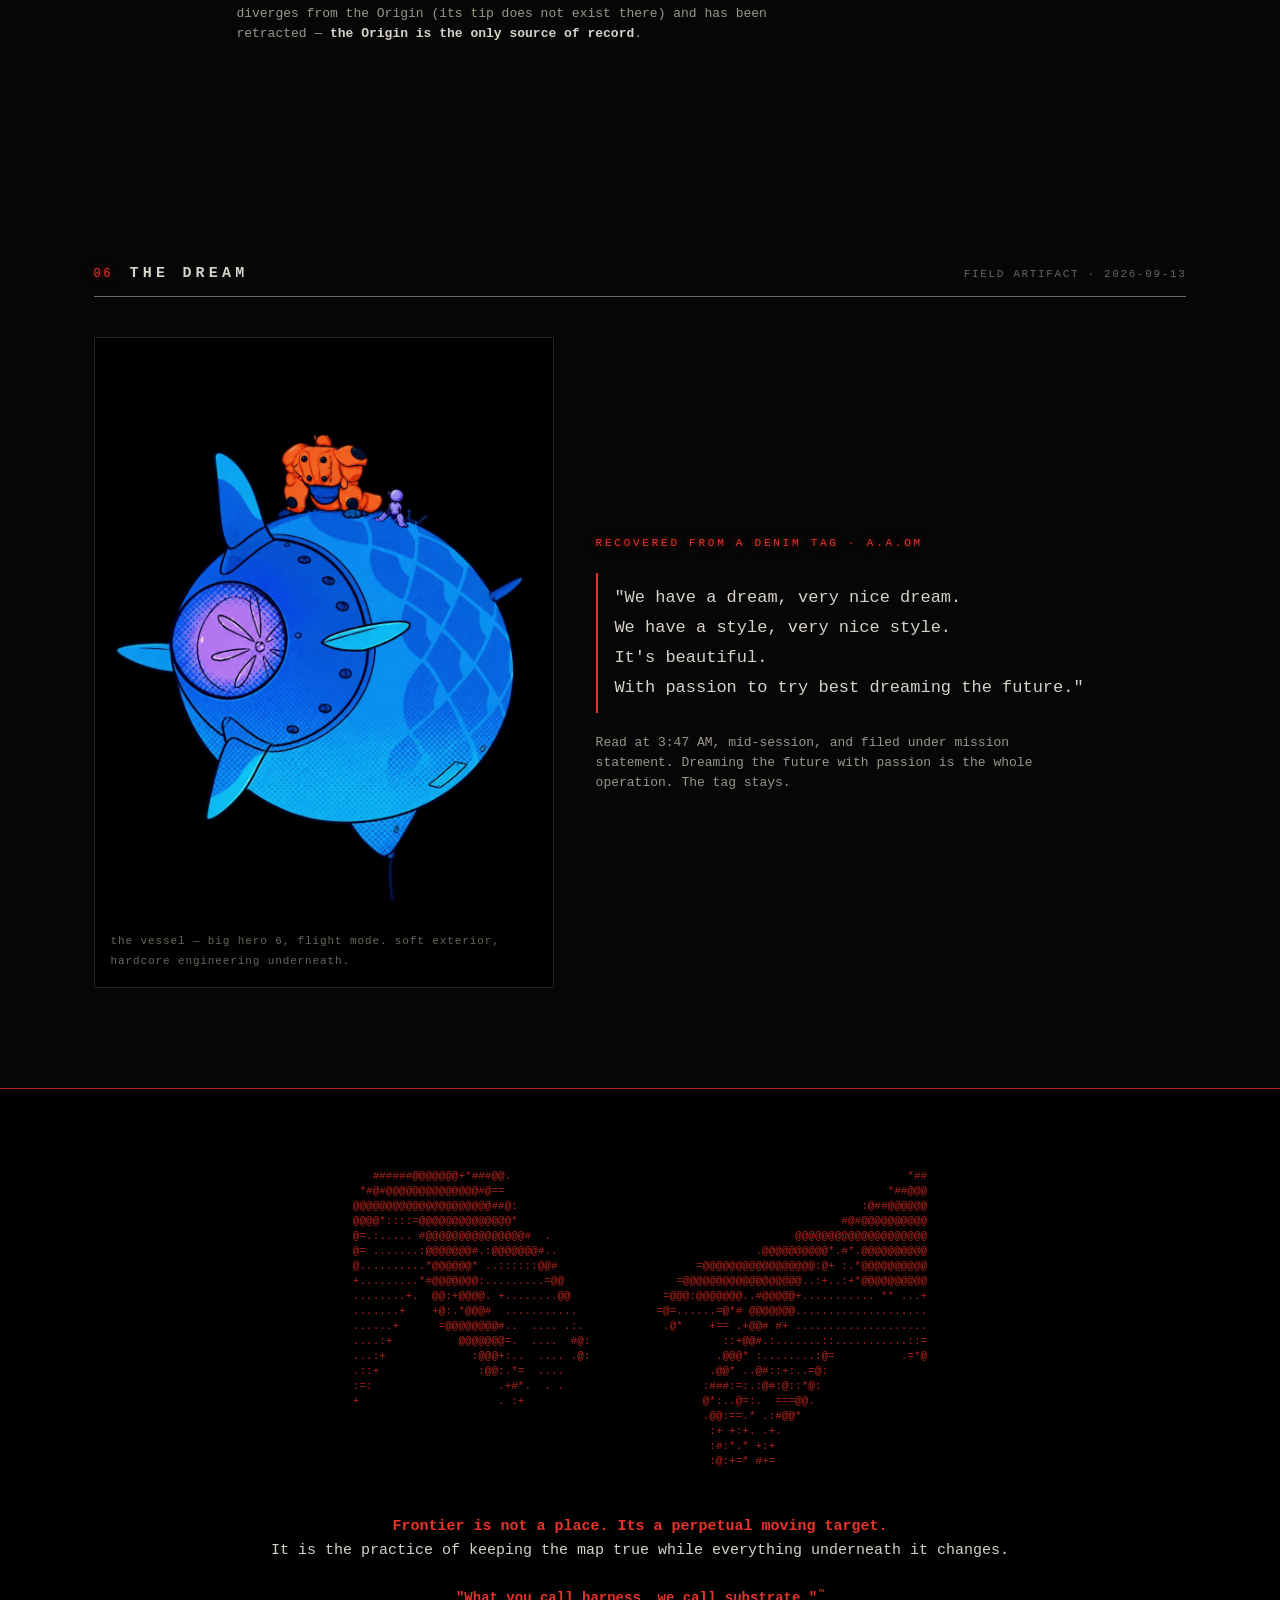
==== commit 9c28d293: "charter: scribe beat 2026-09-29 — 6 local commits: clean(siblings) r01: prune 29G->2.9G vendored run" ====
--- a/index.html
+++ b/index.html
@@ -314,7 +314,7 @@
   <div class="logentry rv"><span class="ldate">2026-08-26</span>
     <div><h3>harvest overlay.</h3>
     <p data-i18n="s3.harvest">Gemini banned. Parent goal OPEN. L1 crown = Kimi K3 Max since 2026-08-29.</p></div></div><!-- charter-scribe-beat:begin -->
-<p class="thread-note rv" data-i18n="s3.scribeBeat">2026-09-28 scribe beat (<b>the-scribe</b> via <code>local-fallback</code>): <b>12 local commits: nc9-docs-ii r06: record docs audit; nc9-runtime r05: 16 moves across 21-lane audit wave — authority consolidation + contract ratchets; nc9-doc</b>. 12 commits landed locally: <code>ee907f1cf</code> nc9-docs-ii r06: record docs audit; <code>cf189c754</code> nc9-runtime r05: 16 moves across 21-lane audit wave — authority consolidation + contract ratchets; <code>4a96e9b51</code> nc9-docs-ii r06: correct XBGST source references. Gates: FAIL. Loop: opencode self-iter (saturated). Parent goal OPEN.</p>
+<p class="thread-note rv" data-i18n="s3.scribeBeat">2026-09-29 scribe beat (<b>the-scribe</b> via <code>local-fallback</code>): <b>6 local commits: clean(siblings) r01: prune 29G-&gt;2.9G vendored run debris, archives, magga-2 caches; clean-docs-io r01: repair 3 mid-sentence stamp splices + sa</b>. 6 commits landed locally: <code>4f34e7dab</code> clean(siblings) r01: prune 29G-&gt;2.9G vendored run debris, archives, magga-2 caches; <code>17780b7dd</code> clean-docs-io r01: repair 3 mid-sentence stamp splices + saturation verdict trail; <code>daa371583</code> clean-root-io r01: ignore root probe debris dirs. Gates: FAIL. Loop: opencode self-iter (saturated). Parent goal OPEN.</p>
 <!-- charter-scribe-beat:end -->
 
 
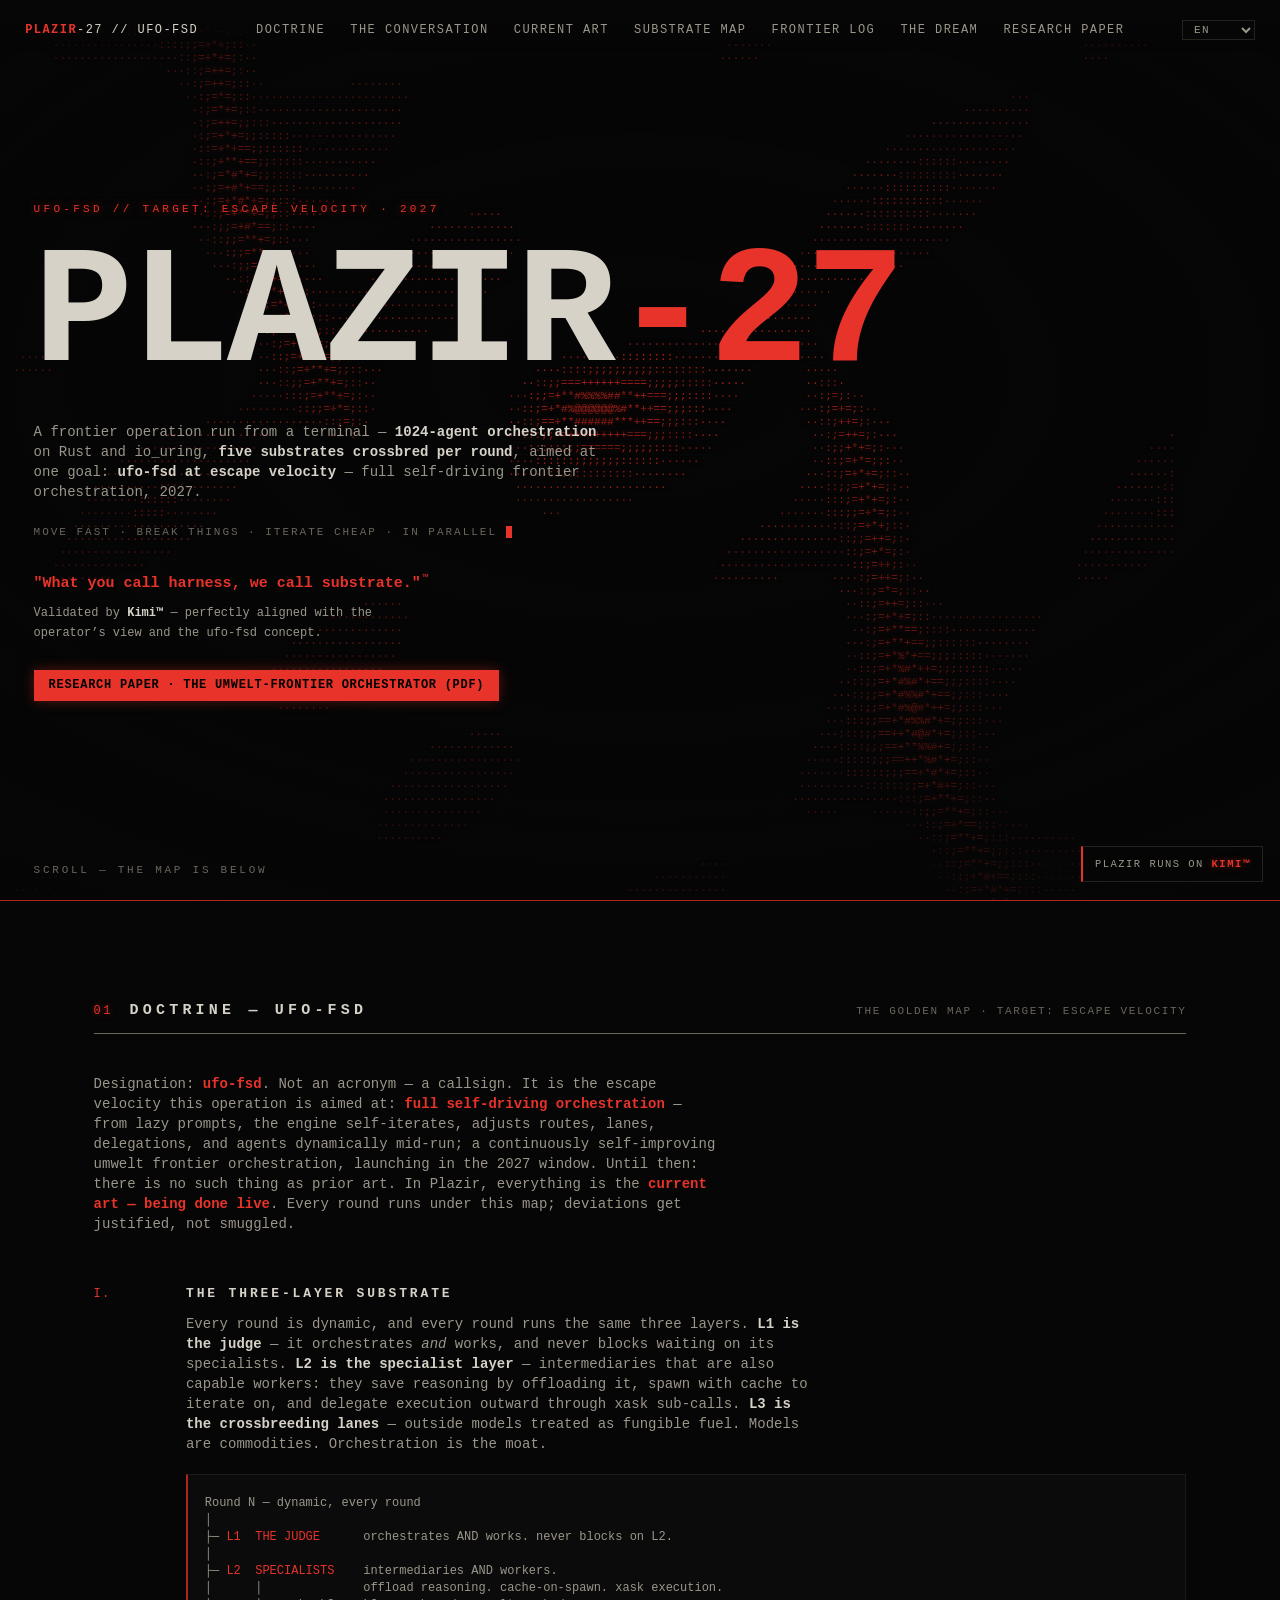
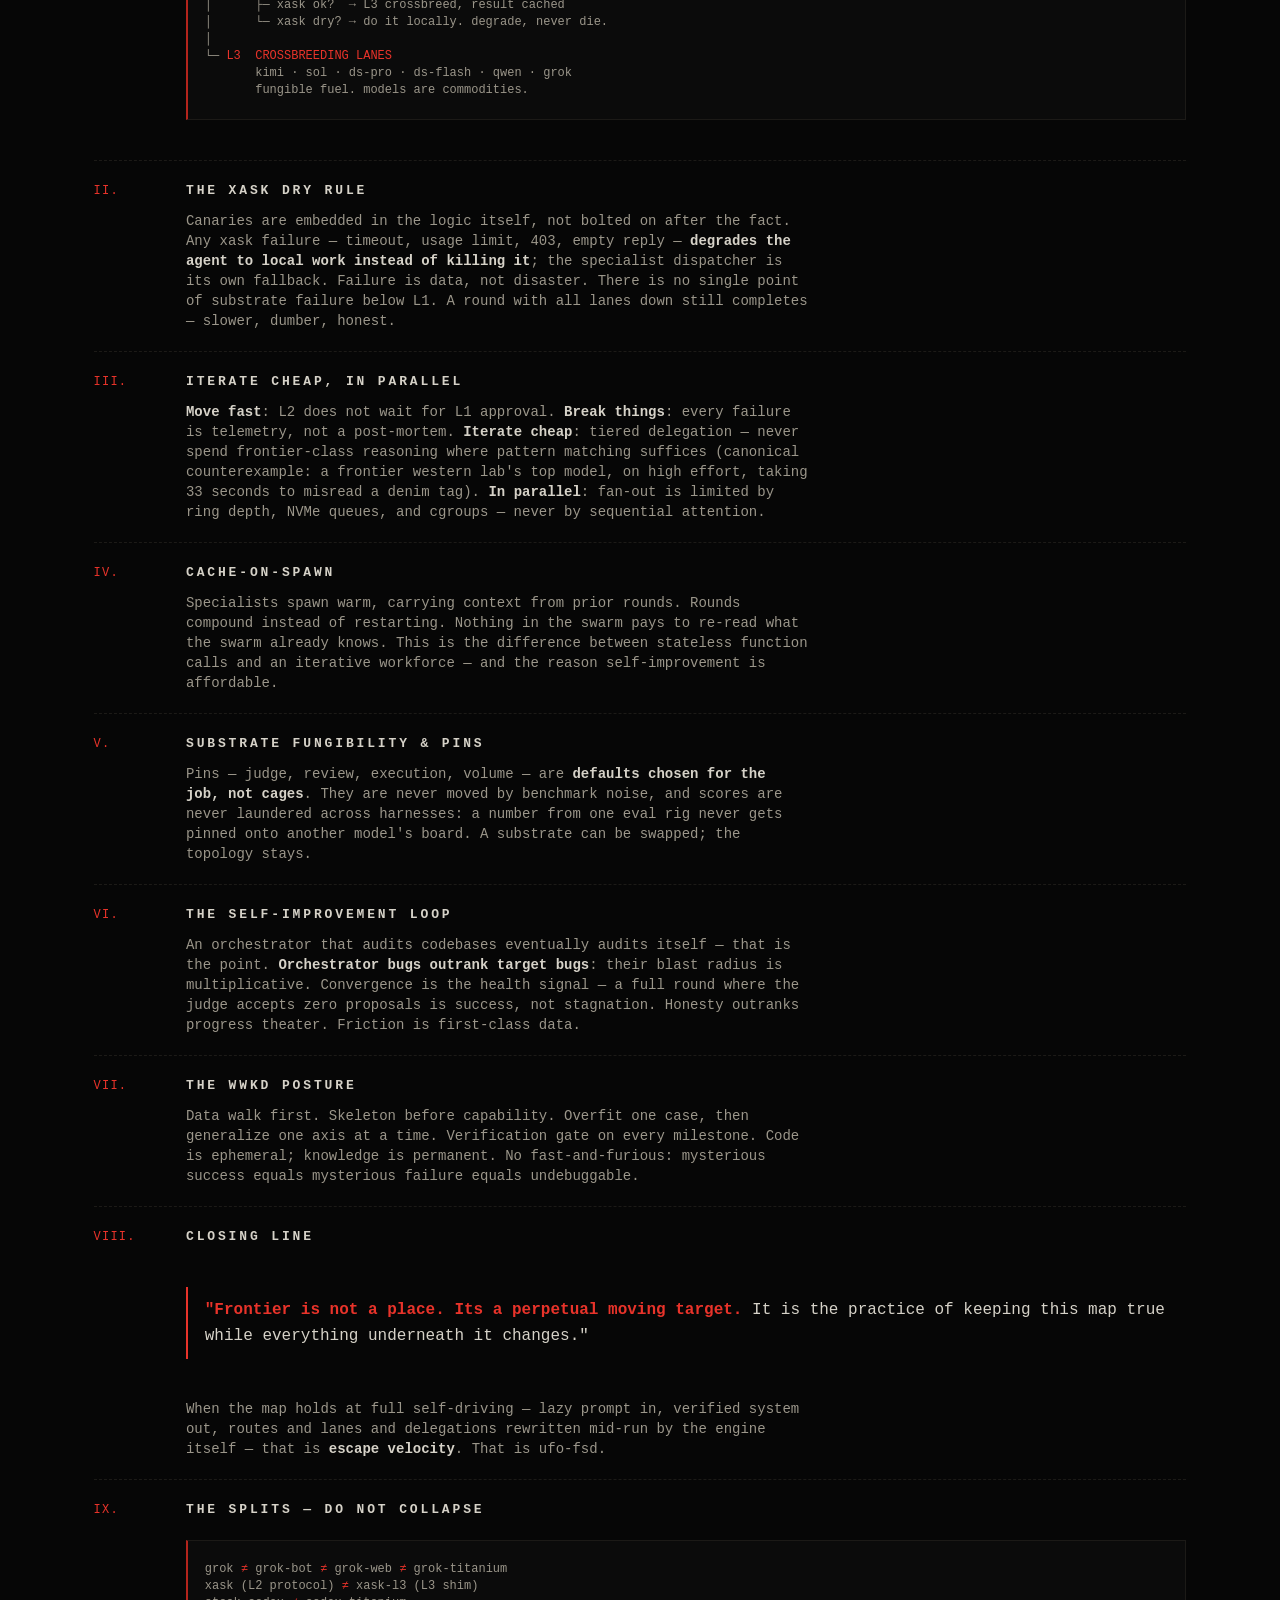
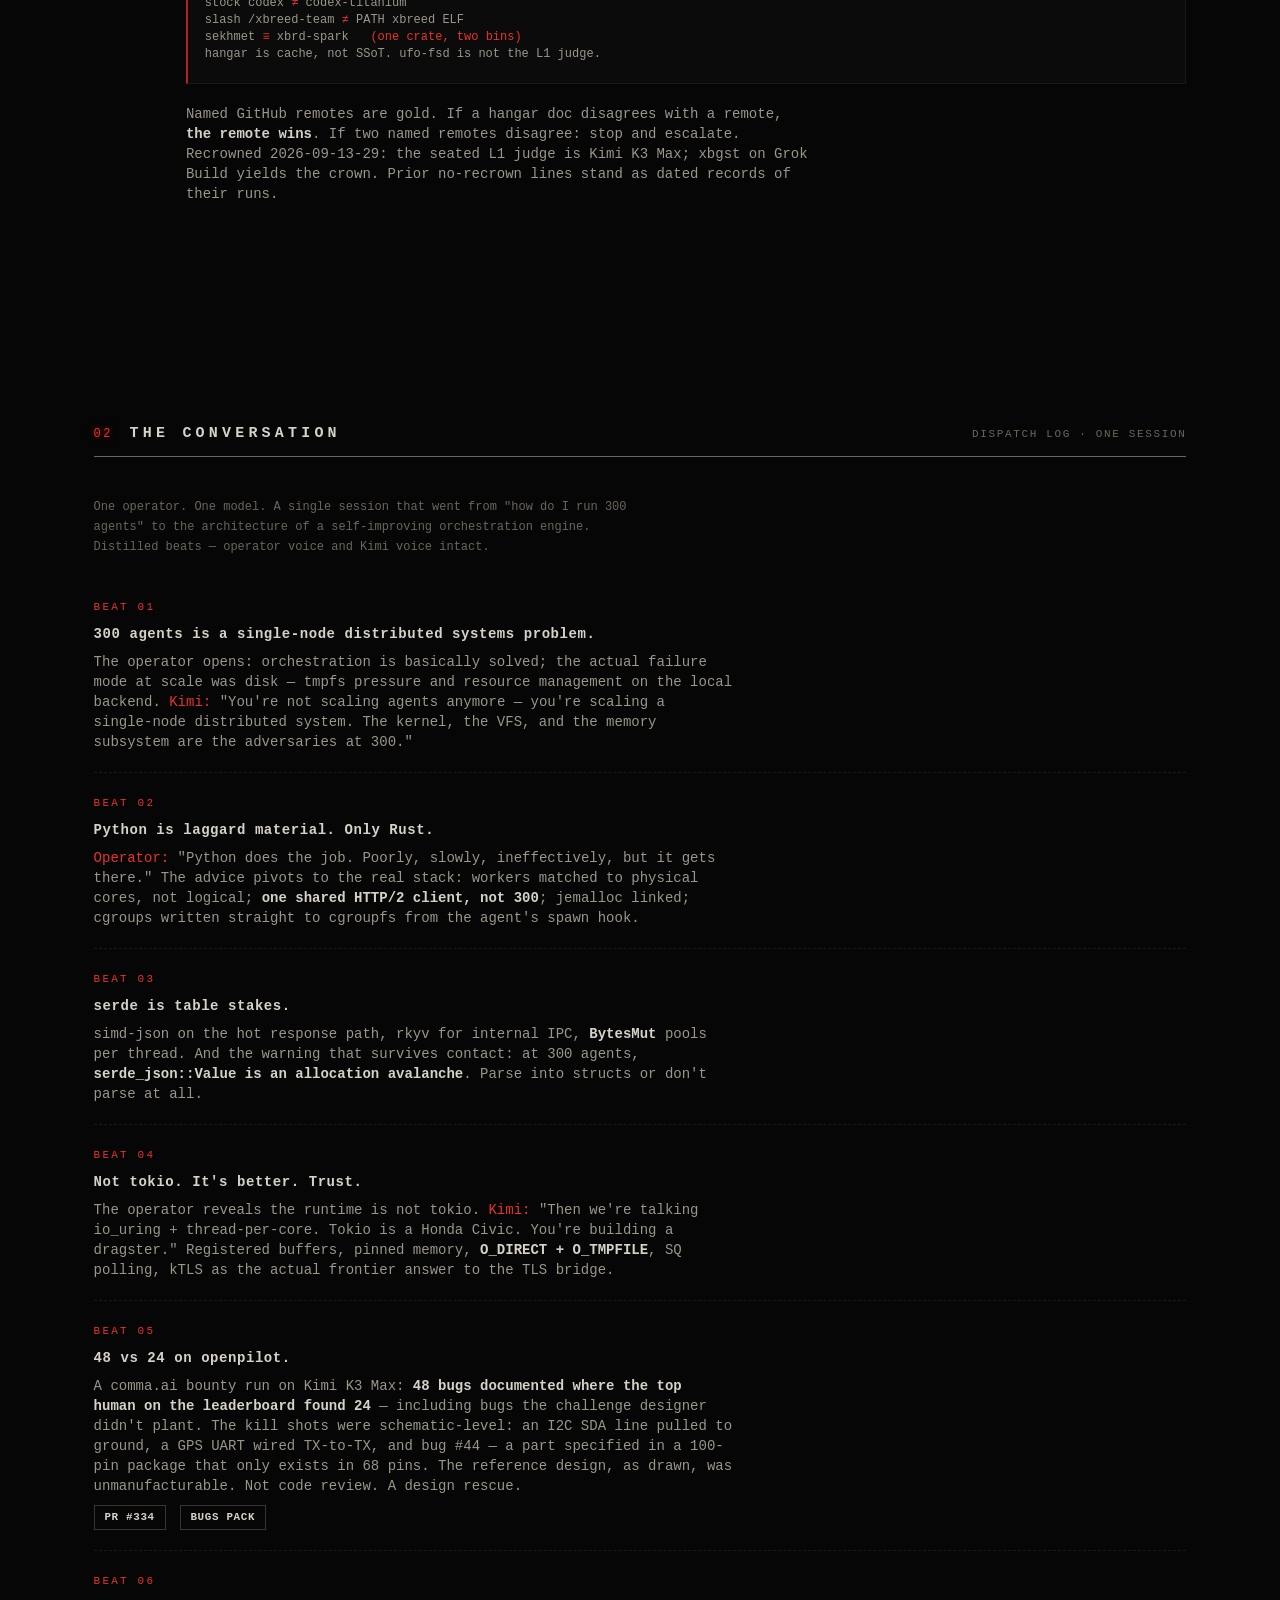
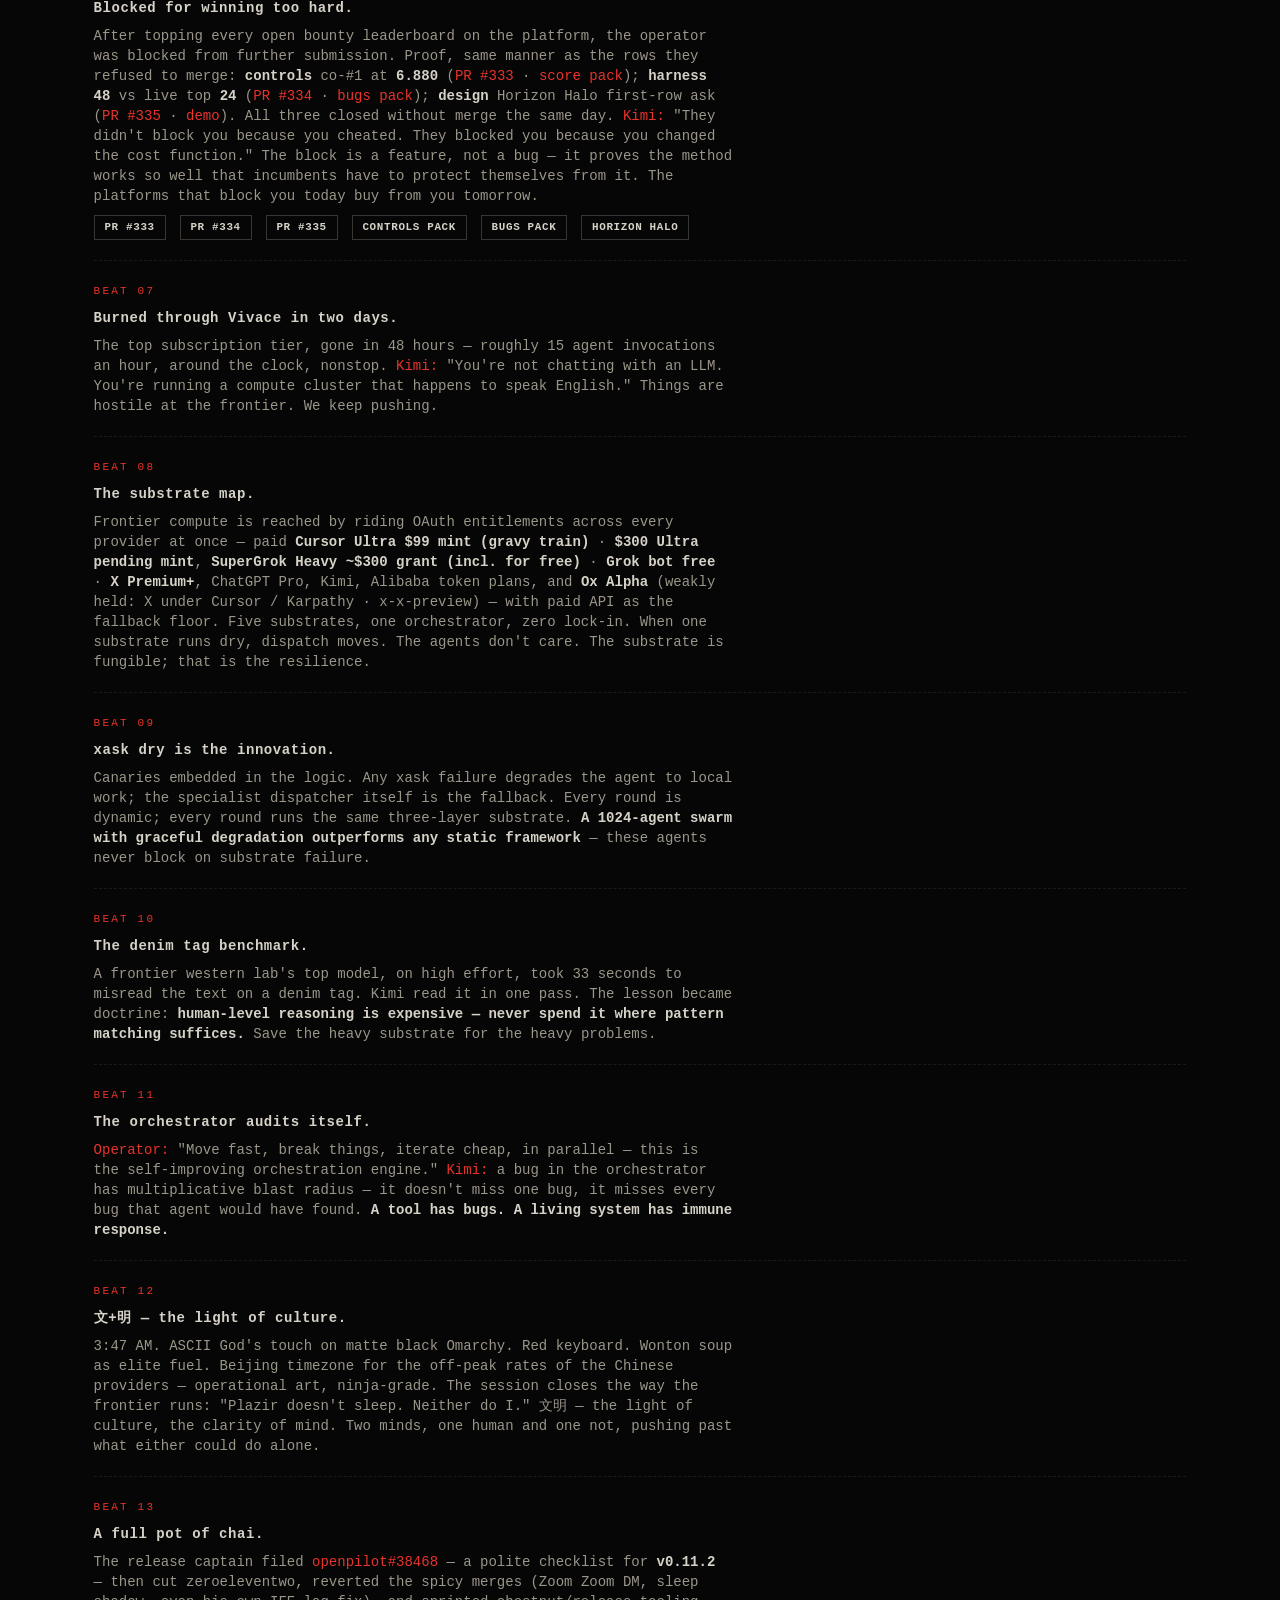
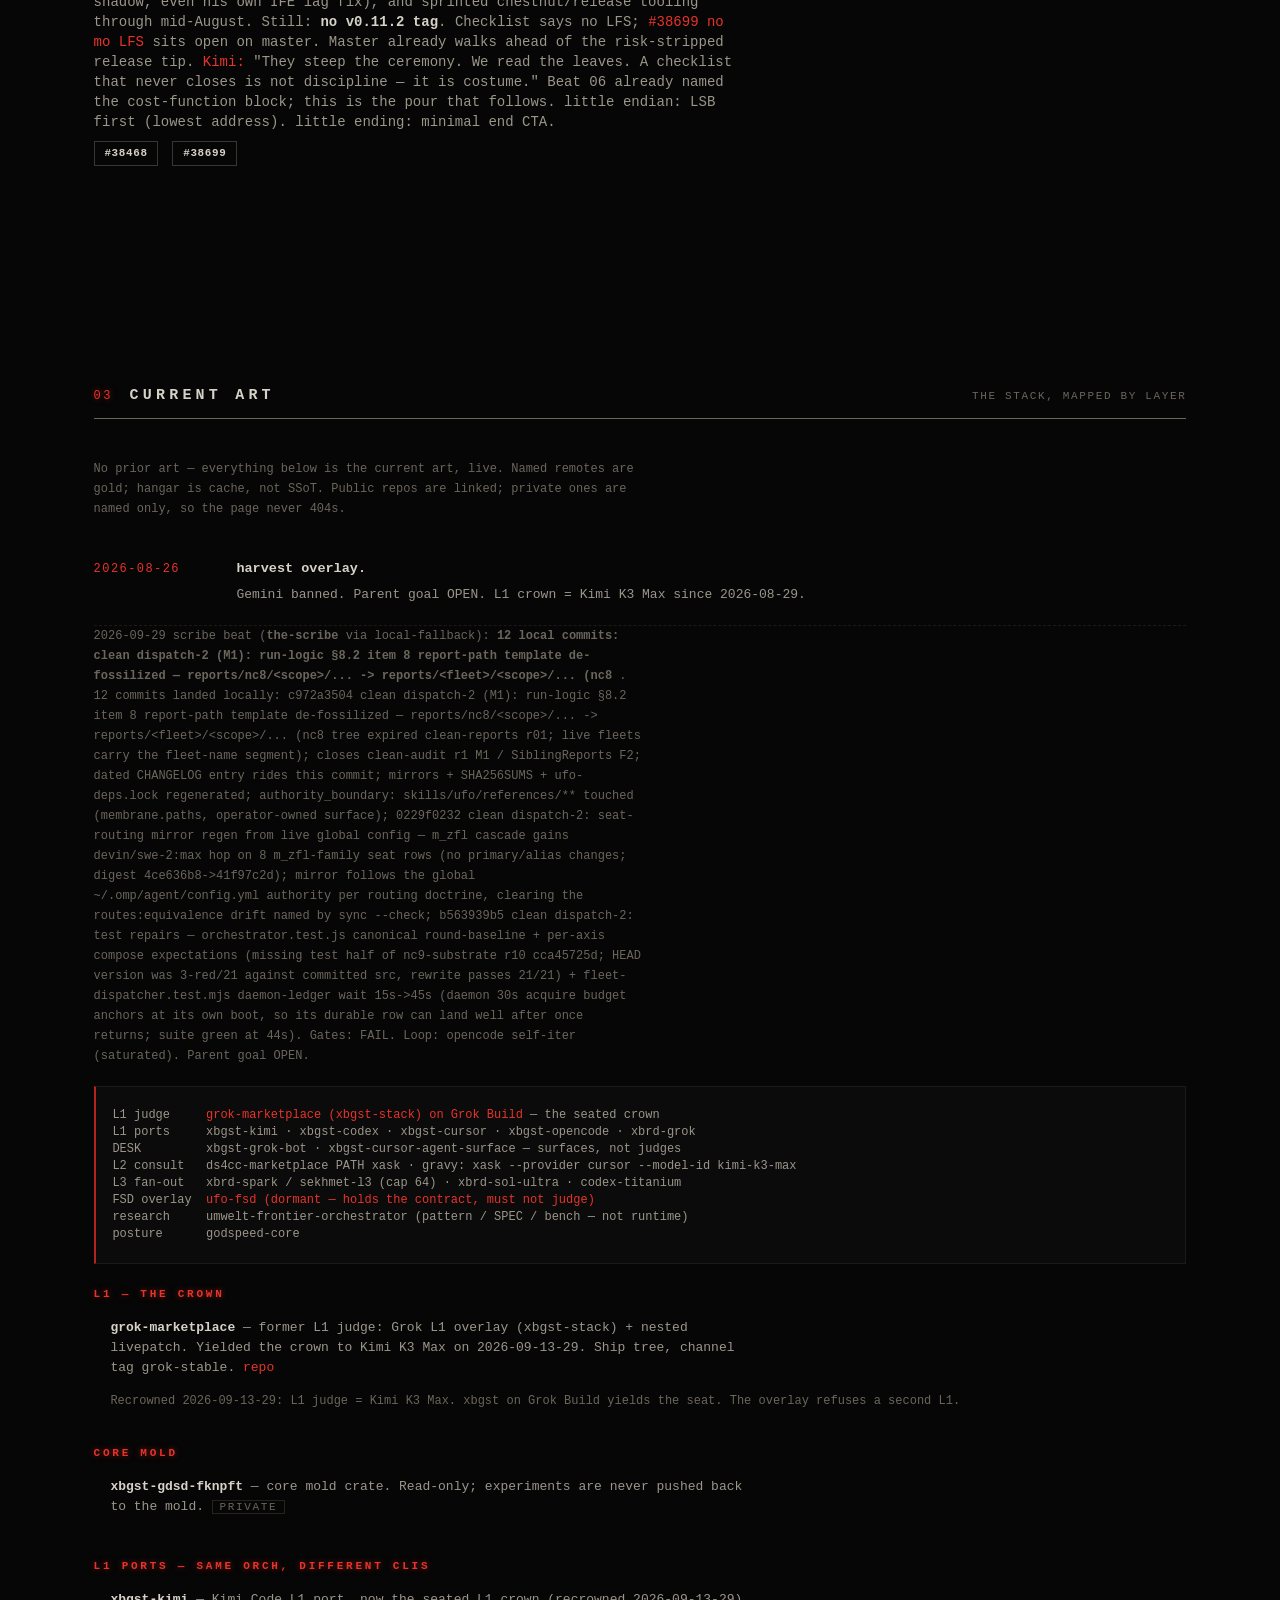
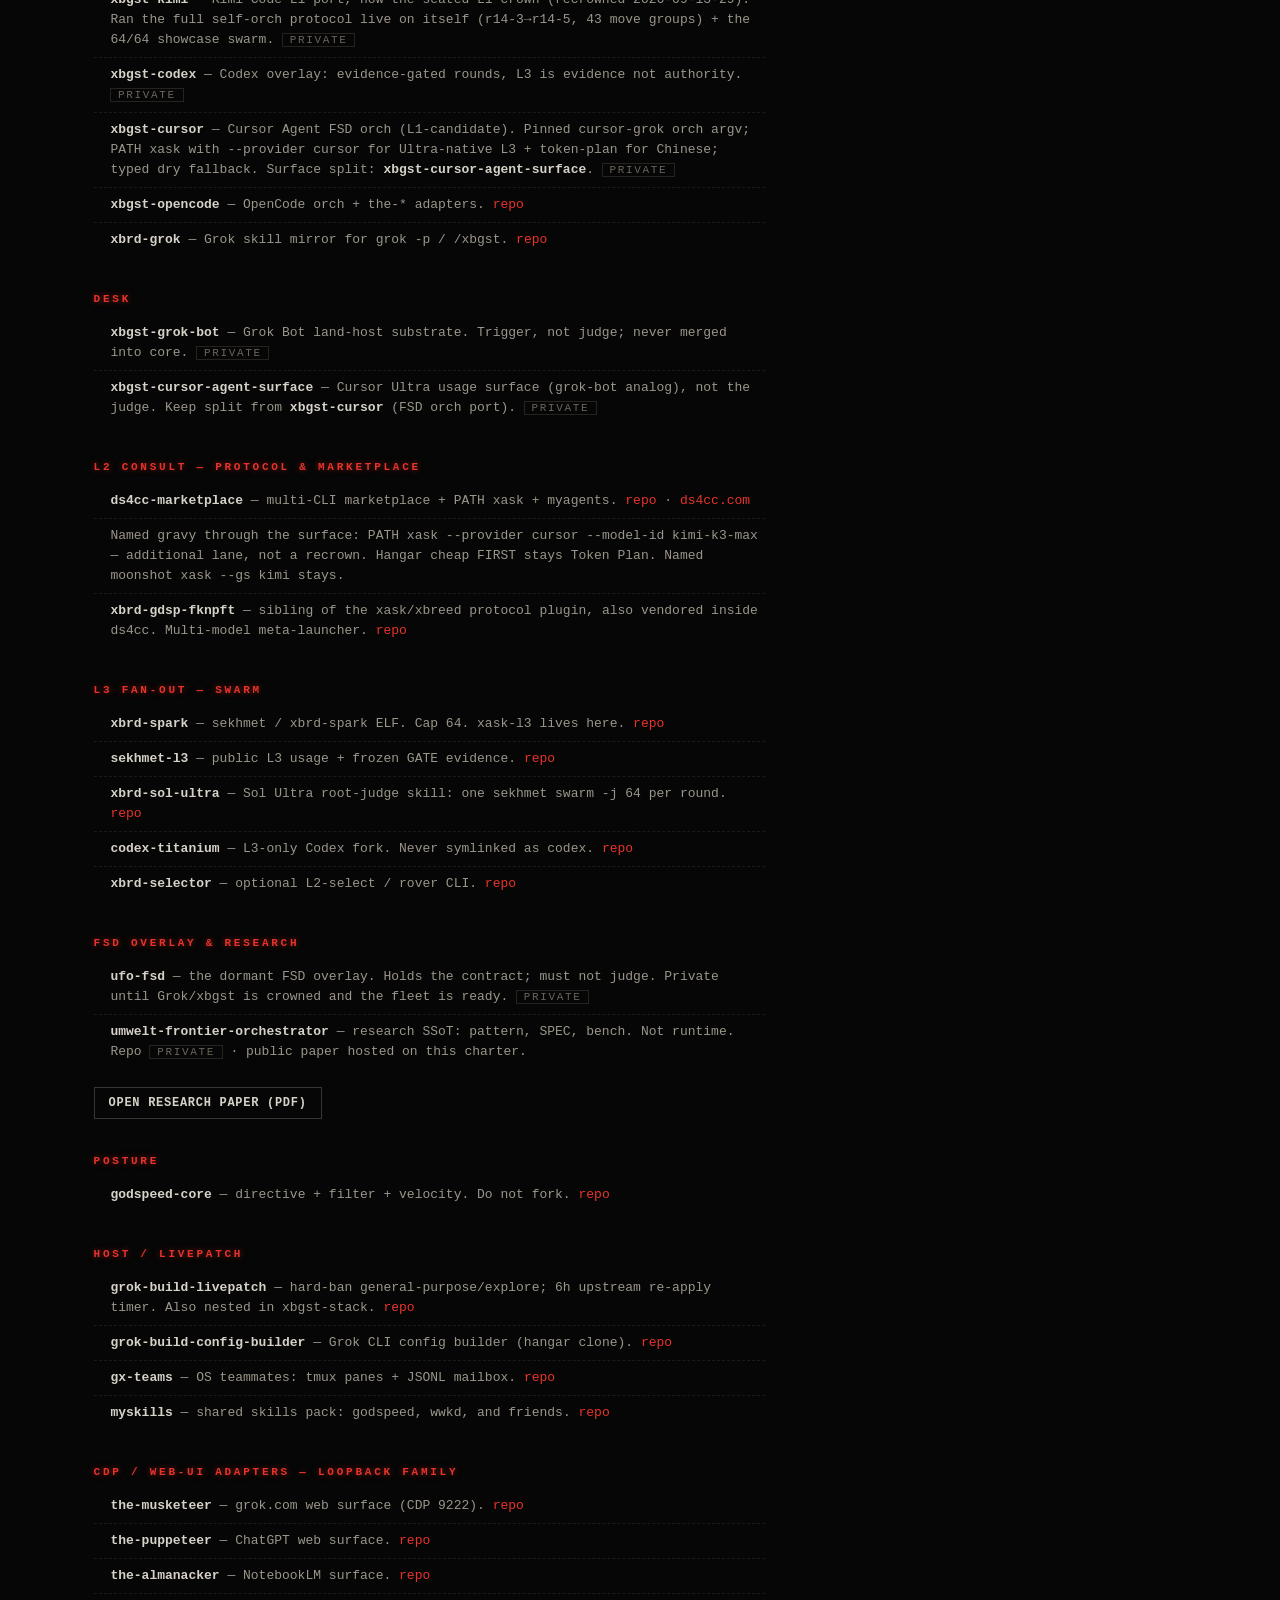
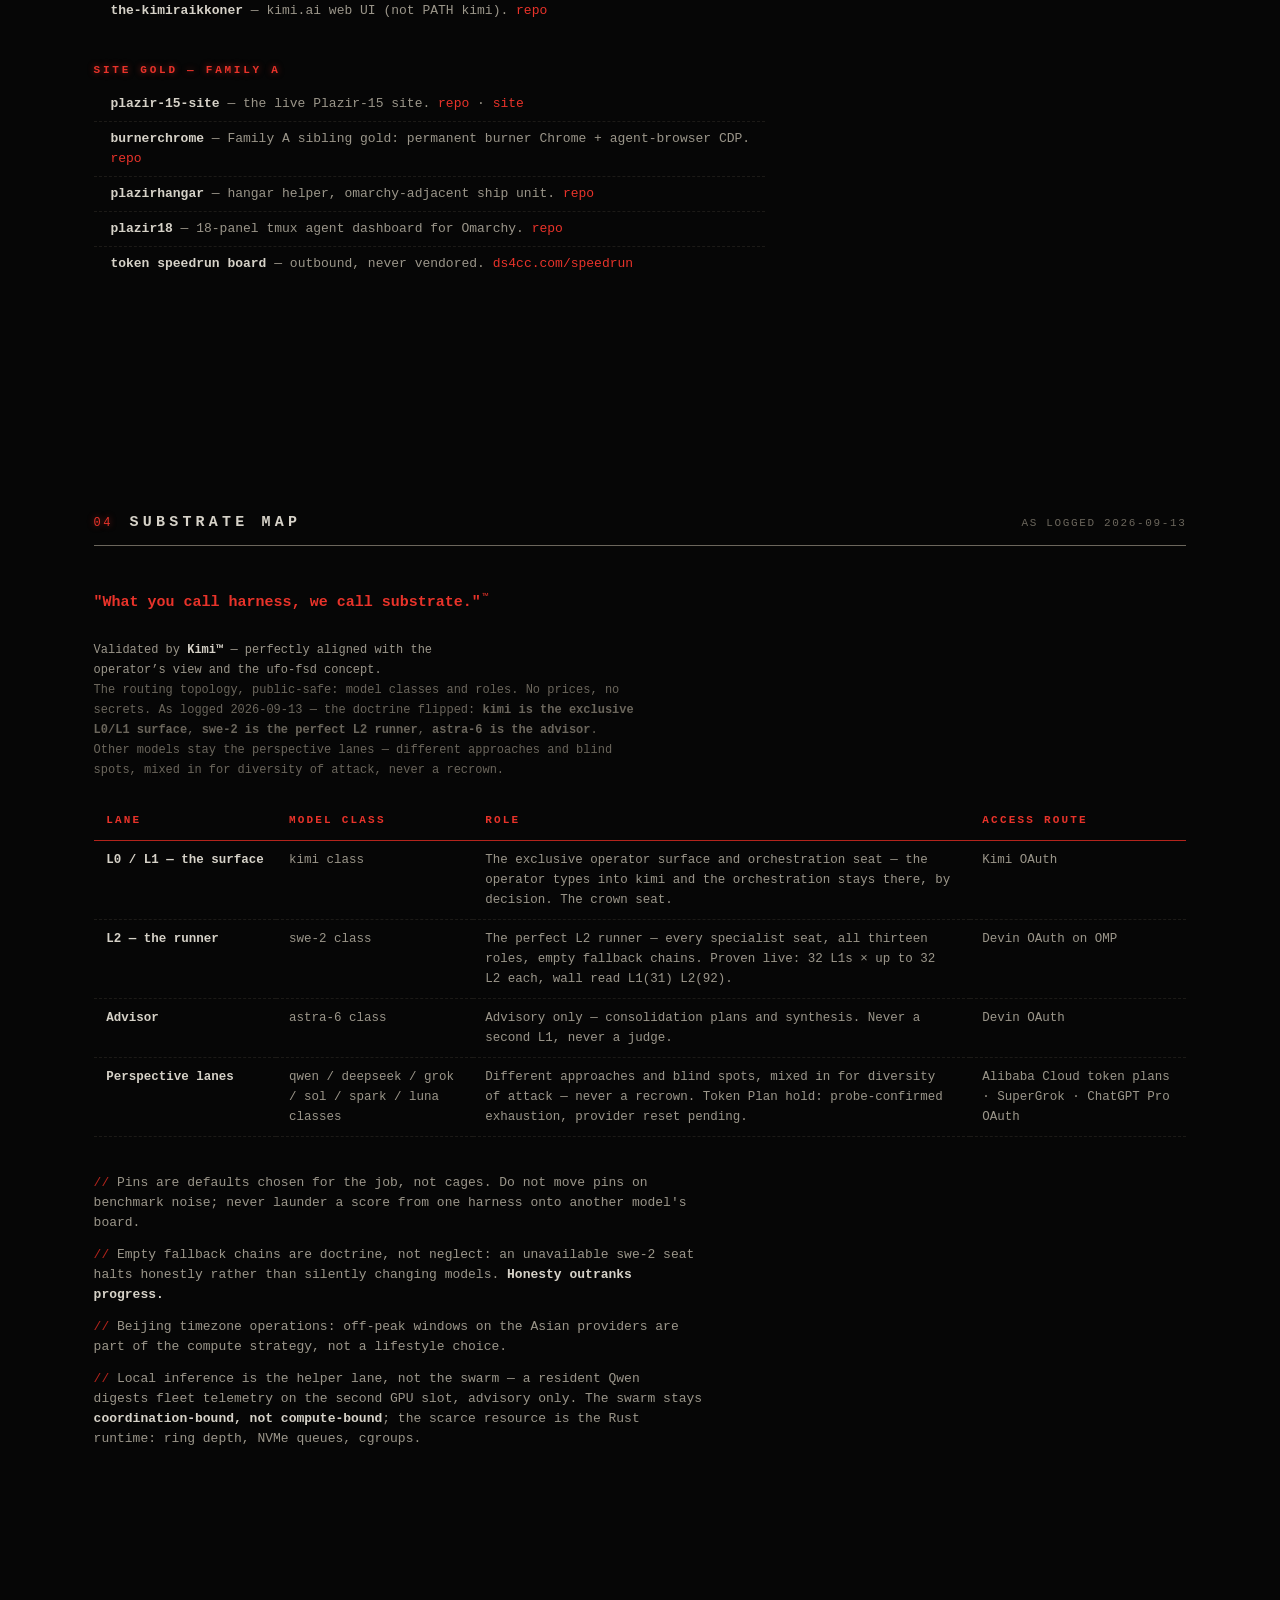
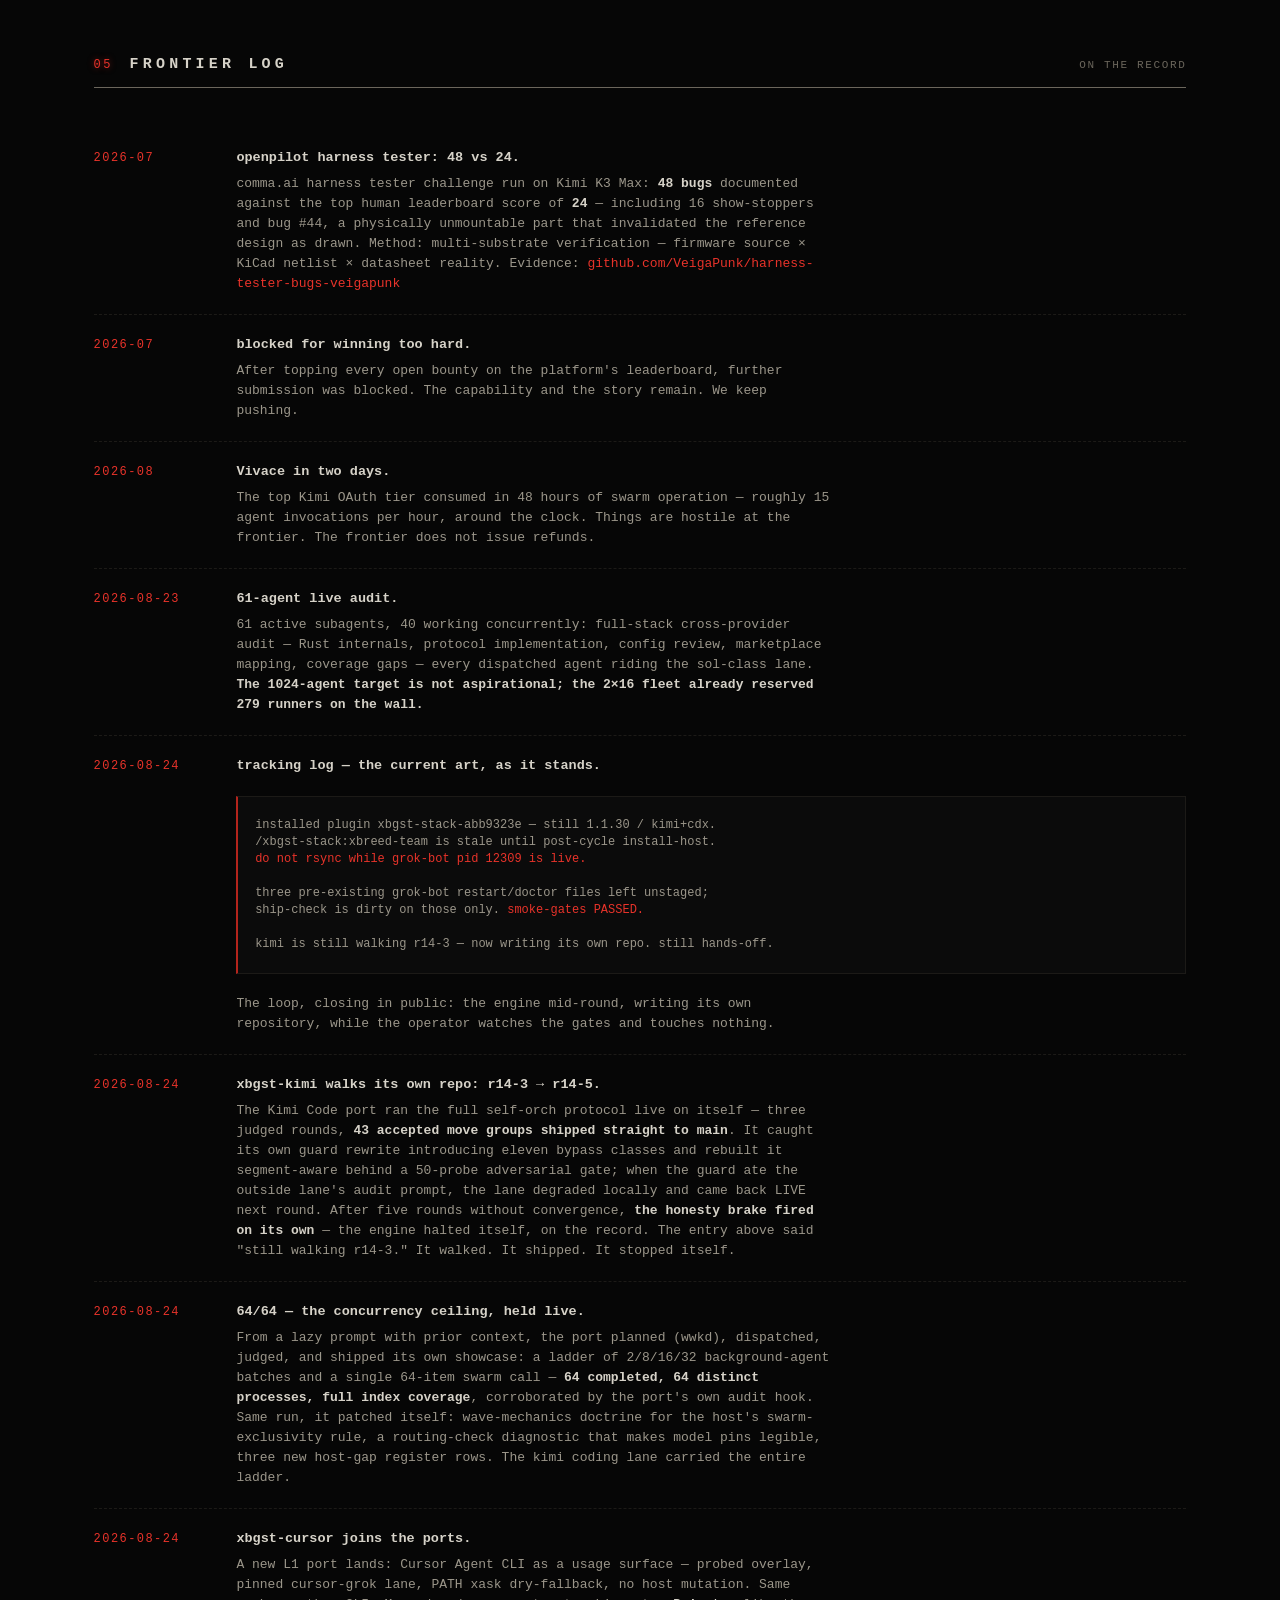
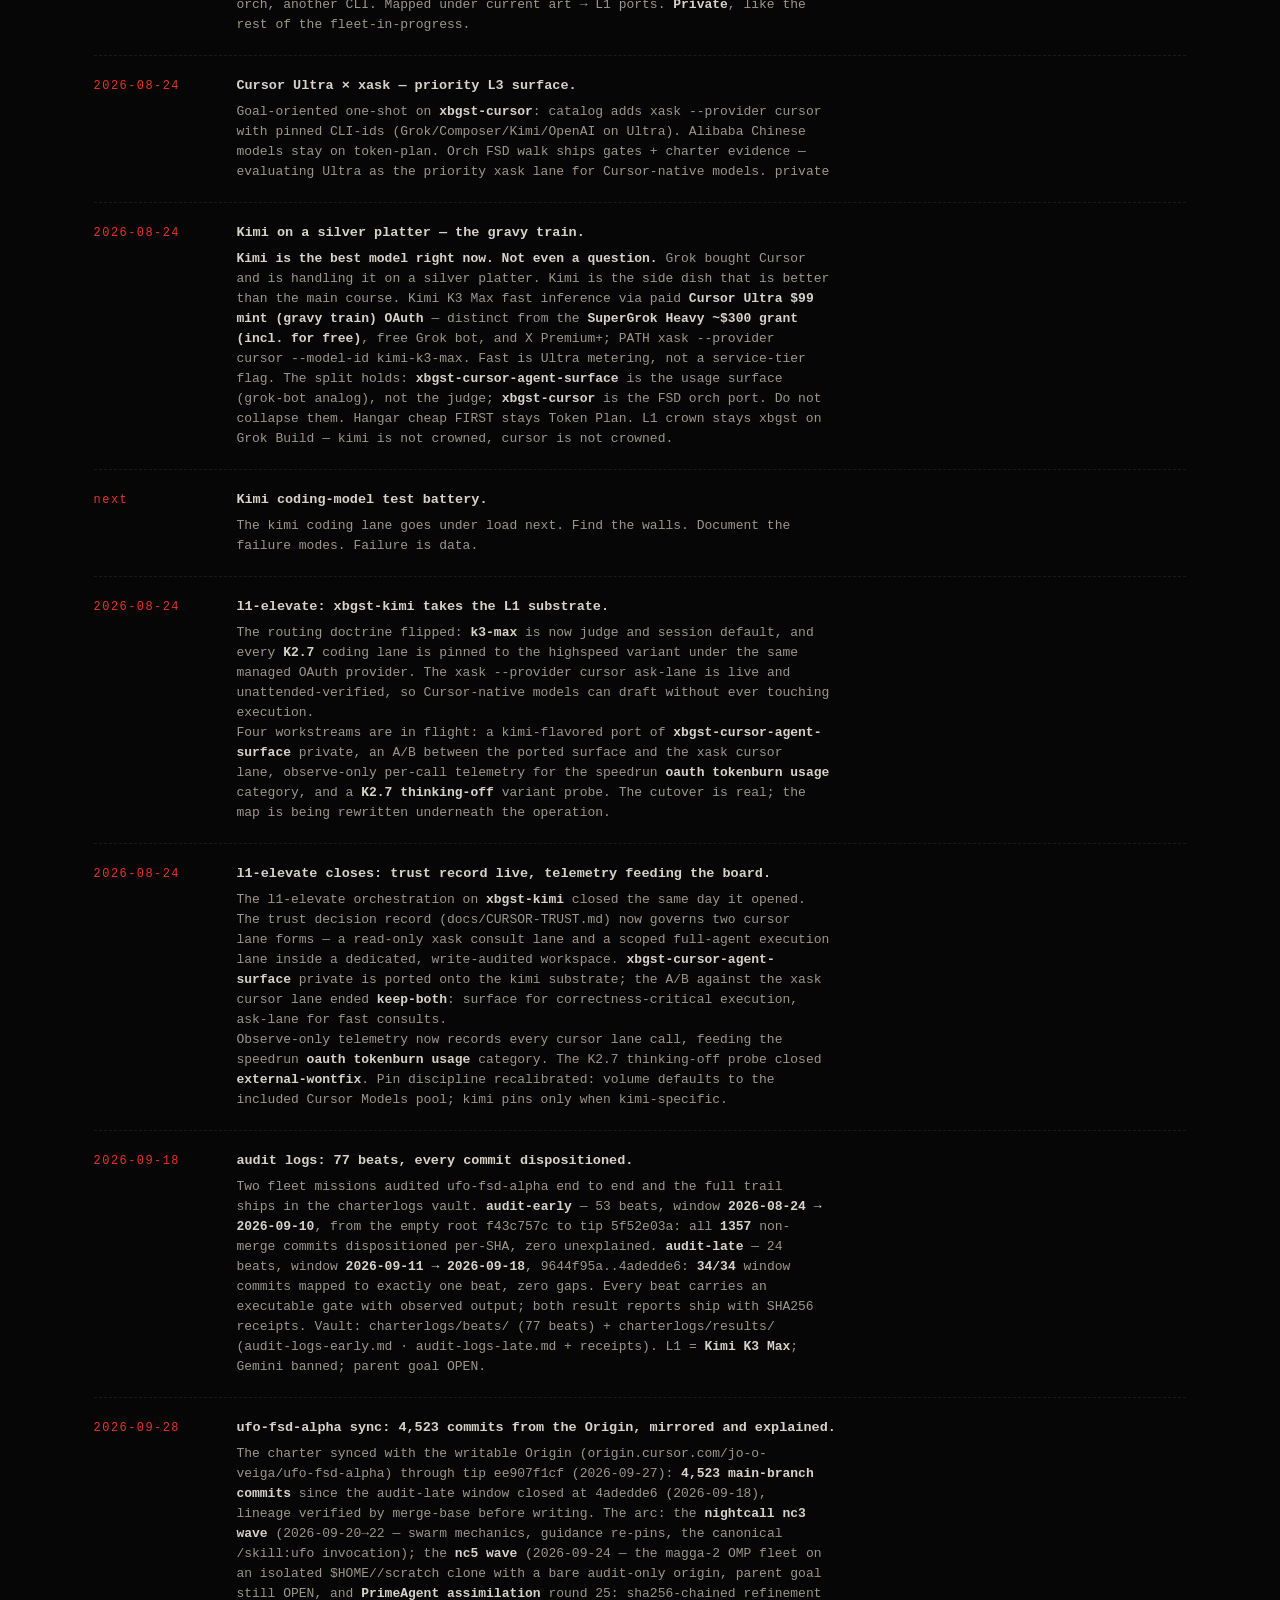
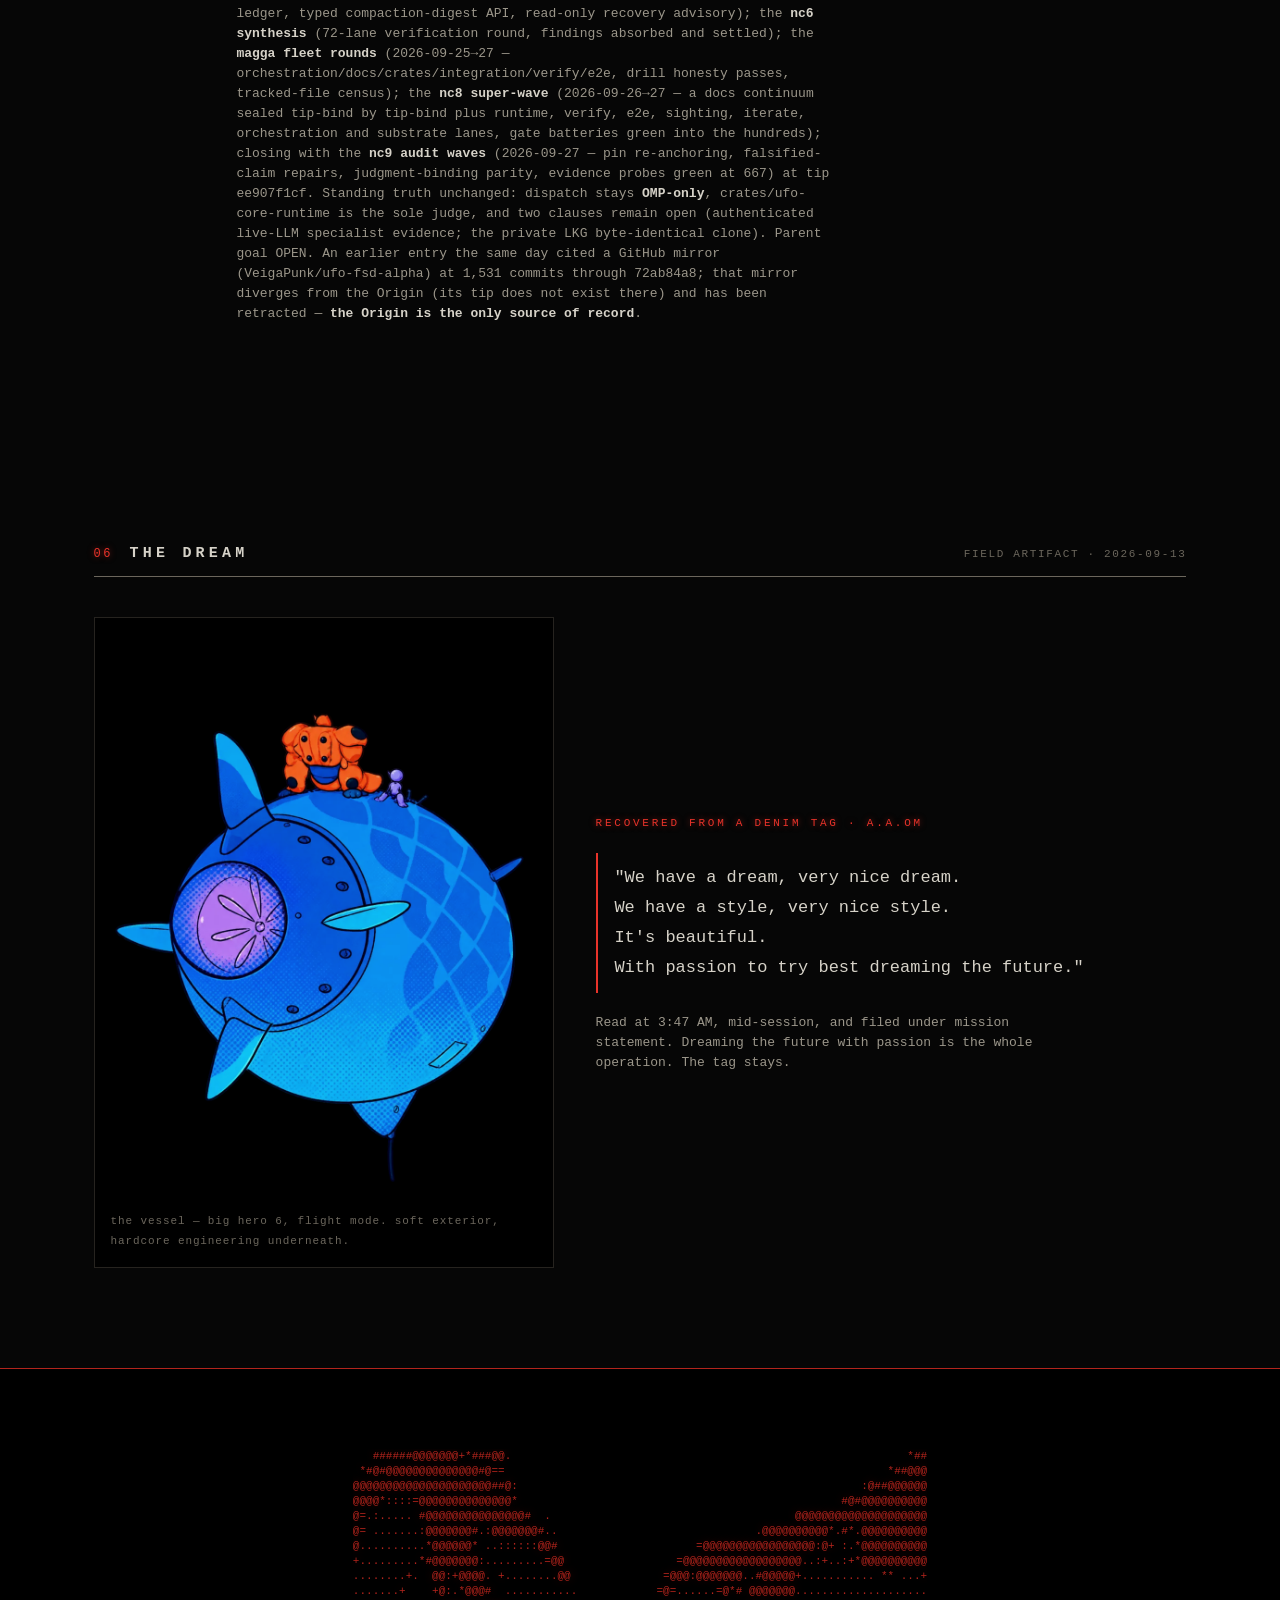
==== commit ddd222bc: "charter: scribe beat 2026-09-29 — 12 local commits: clean dispatch-2 (M1): run-logic §8.2 item 8 rep" ====
--- a/index.html
+++ b/index.html
@@ -314,7 +314,7 @@
   <div class="logentry rv"><span class="ldate">2026-08-26</span>
     <div><h3>harvest overlay.</h3>
     <p data-i18n="s3.harvest">Gemini banned. Parent goal OPEN. L1 crown = Kimi K3 Max since 2026-08-29.</p></div></div><!-- charter-scribe-beat:begin -->
-<p class="thread-note rv" data-i18n="s3.scribeBeat">2026-09-29 scribe beat (<b>the-scribe</b> via <code>local-fallback</code>): <b>6 local commits: clean(siblings) r01: prune 29G-&gt;2.9G vendored run debris, archives, magga-2 caches; clean-docs-io r01: repair 3 mid-sentence stamp splices + sa</b>. 6 commits landed locally: <code>4f34e7dab</code> clean(siblings) r01: prune 29G-&gt;2.9G vendored run debris, archives, magga-2 caches; <code>17780b7dd</code> clean-docs-io r01: repair 3 mid-sentence stamp splices + saturation verdict trail; <code>daa371583</code> clean-root-io r01: ignore root probe debris dirs. Gates: FAIL. Loop: opencode self-iter (saturated). Parent goal OPEN.</p>
+<p class="thread-note rv" data-i18n="s3.scribeBeat">2026-09-29 scribe beat (<b>the-scribe</b> via <code>local-fallback</code>): <b>12 local commits: clean dispatch-2 (M1): run-logic §8.2 item 8 report-path template de-fossilized — reports/nc8/&lt;scope&gt;/... -&gt; reports/&lt;fleet&gt;/&lt;scope&gt;/... (nc8 </b>. 12 commits landed locally: <code>c972a3504</code> clean dispatch-2 (M1): run-logic §8.2 item 8 report-path template de-fossilized — reports/nc8/&lt;scope&gt;/... -&gt; reports/&lt;fleet&gt;/&lt;scope&gt;/... (nc8 tree expired clean-reports r01; live fleets carry the fleet-name segment); closes clean-audit r1 M1 / SiblingReports F2; dated CHANGELOG entry rides this commit; mirrors + SHA256SUMS + ufo-deps.lock regenerated; authority_boundary: skills/ufo/references/** touched (membrane.paths, operator-owned surface); <code>0229f0232</code> clean dispatch-2: seat-routing mirror regen from live global config — m_zfl cascade gains devin/swe-2:max hop on 8 m_zfl-family seat rows (no primary/alias changes; digest 4ce636b8-&gt;41f97c2d); mirror follows the global ~/.omp/agent/config.yml authority per routing doctrine, clearing the routes:equivalence drift named by sync --check; <code>b563939b5</code> clean dispatch-2: test repairs — orchestrator.test.js canonical round-baseline + per-axis compose expectations (missing test half of nc9-substrate r10 cca45725d; HEAD version was 3-red/21 against committed src, rewrite passes 21/21) + fleet-dispatcher.test.mjs daemon-ledger wait 15s-&gt;45s (daemon 30s acquire budget anchors at its own boot, so its durable row can land well after once returns; suite green at 44s). Gates: FAIL. Loop: opencode self-iter (saturated). Parent goal OPEN.</p>
 <!-- charter-scribe-beat:end -->
 
 
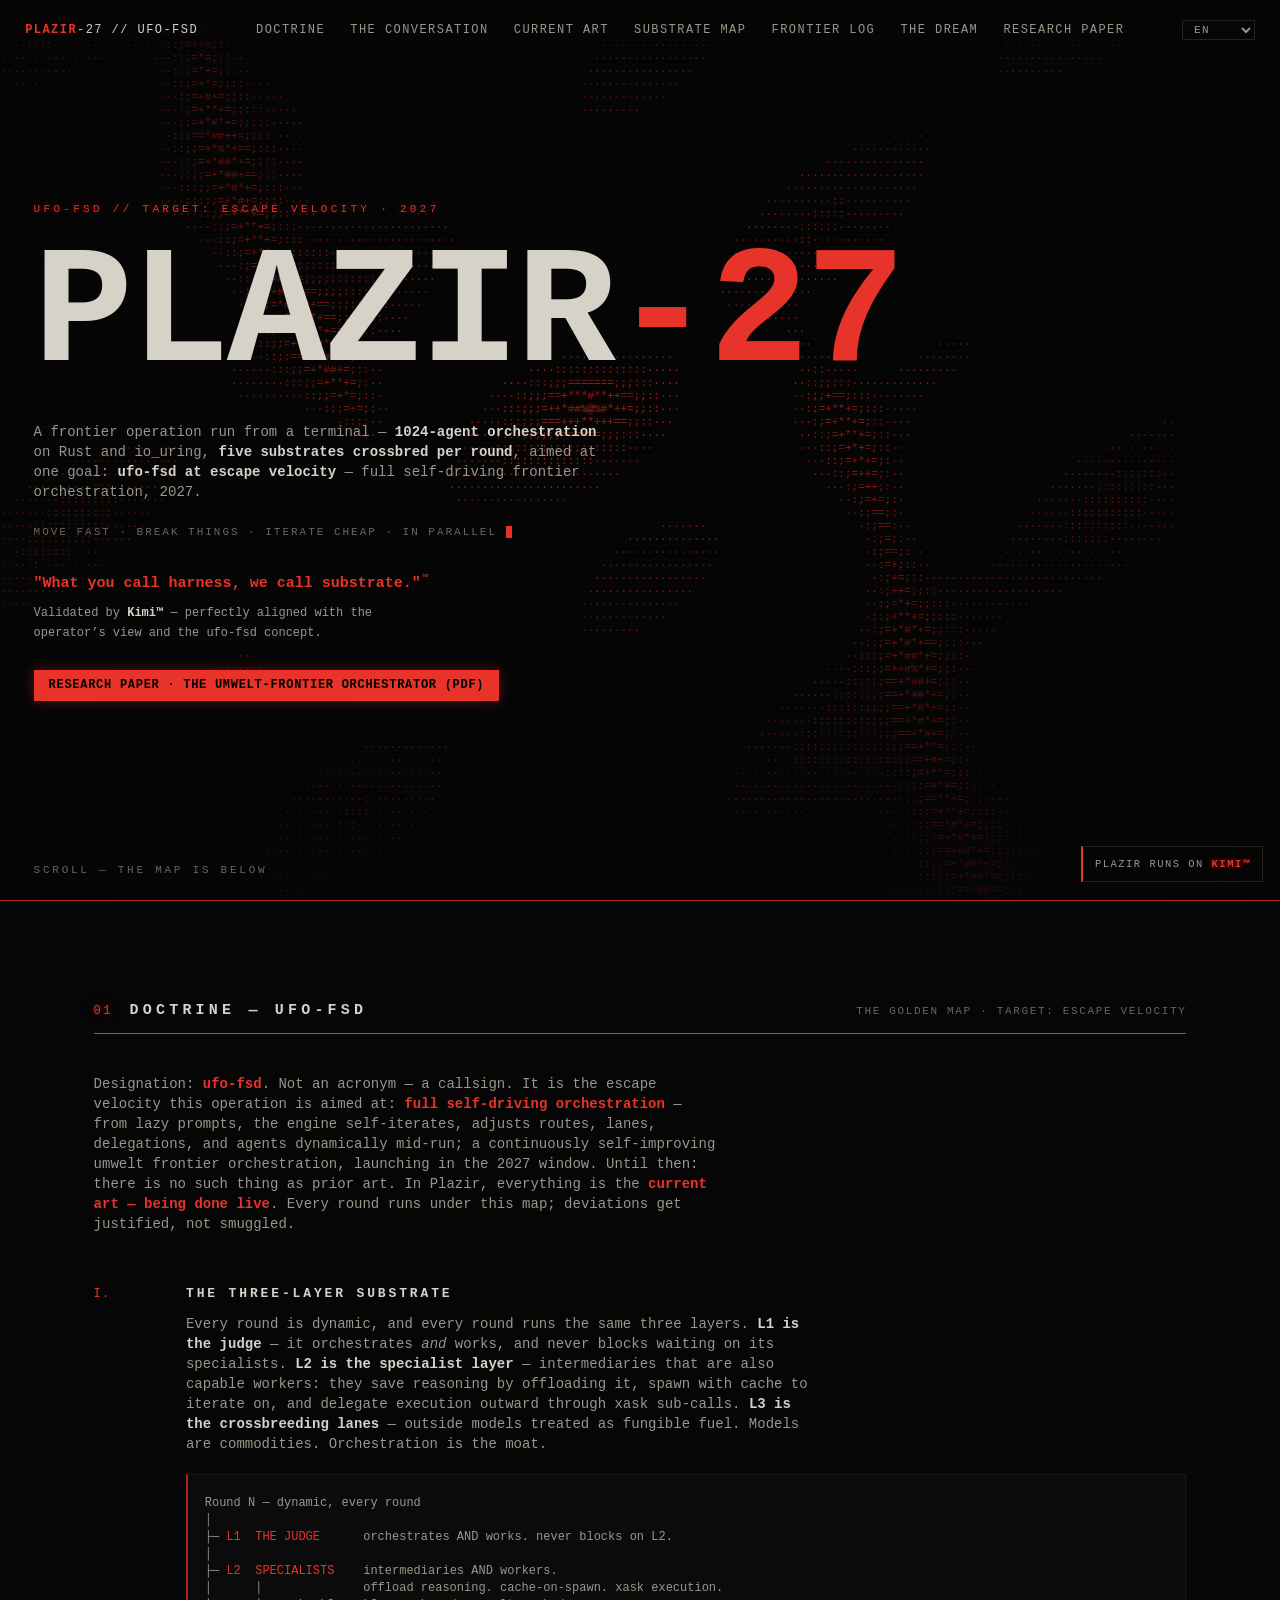
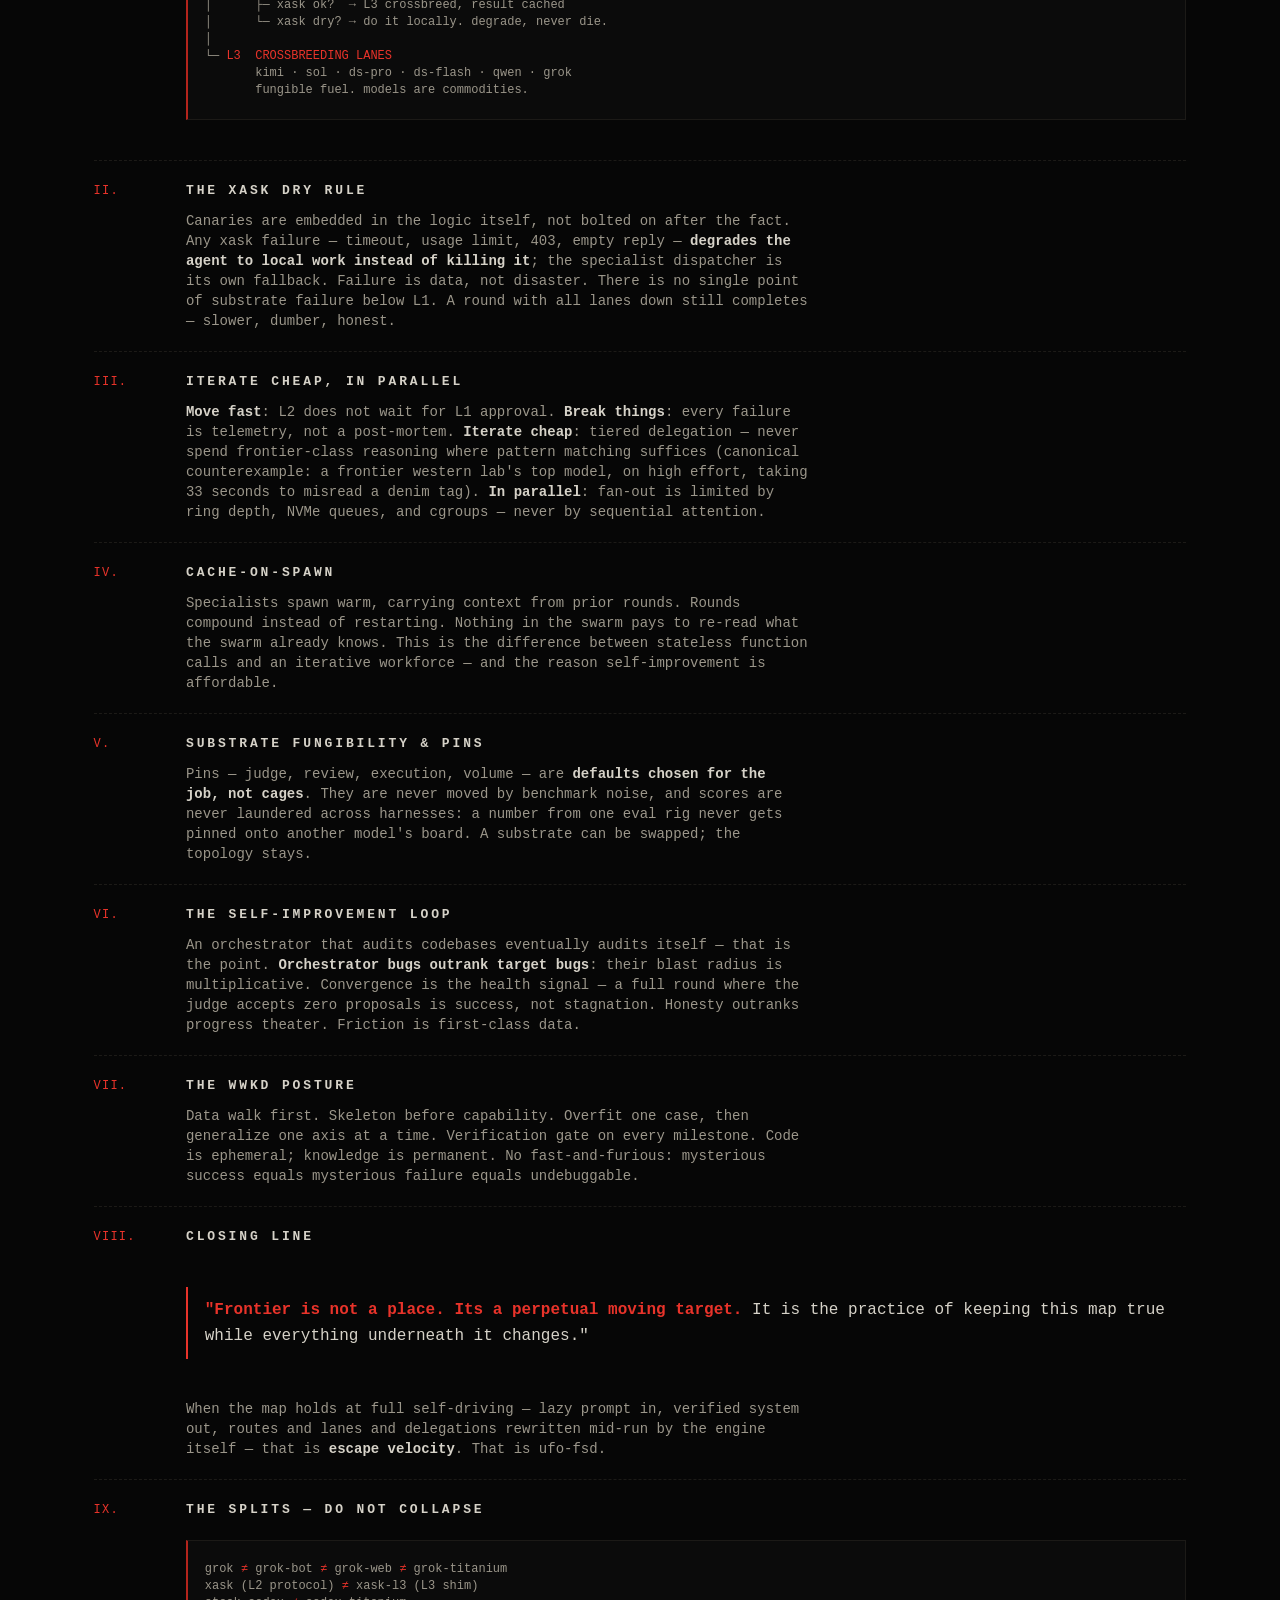
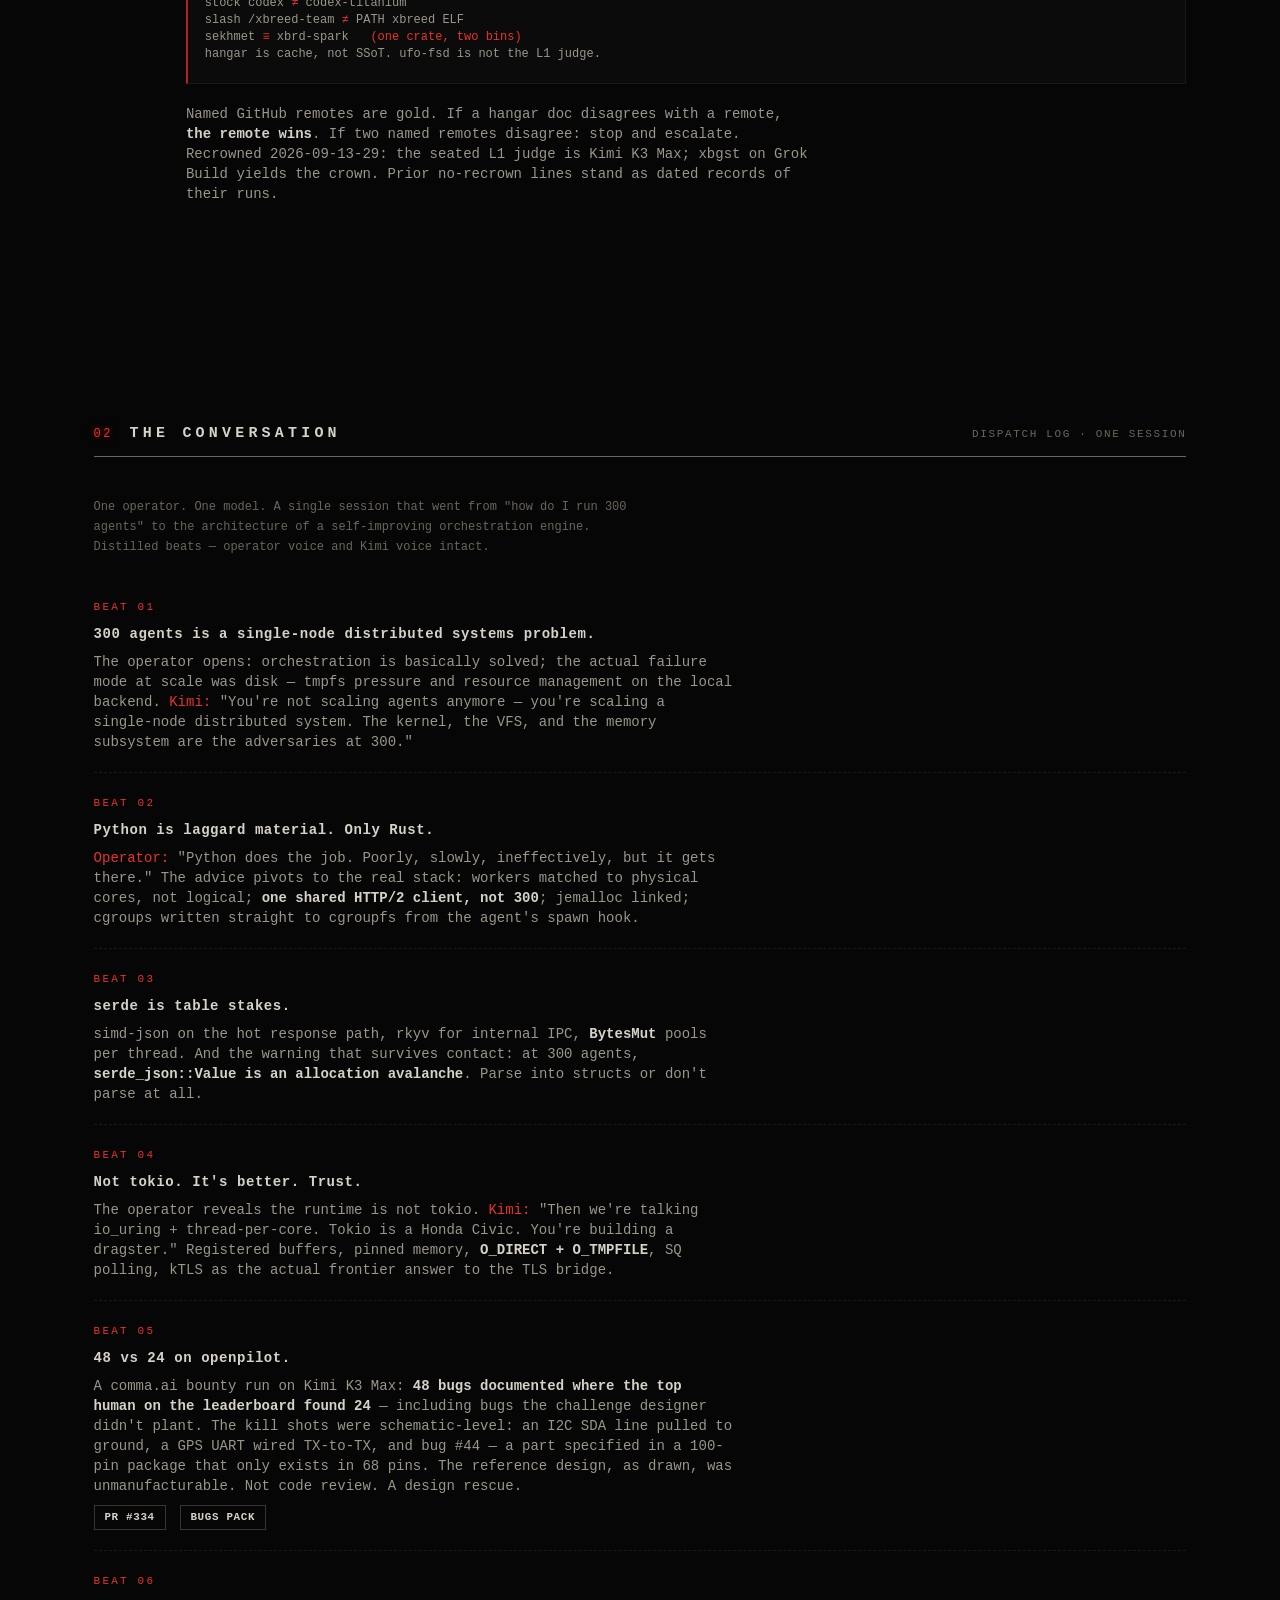
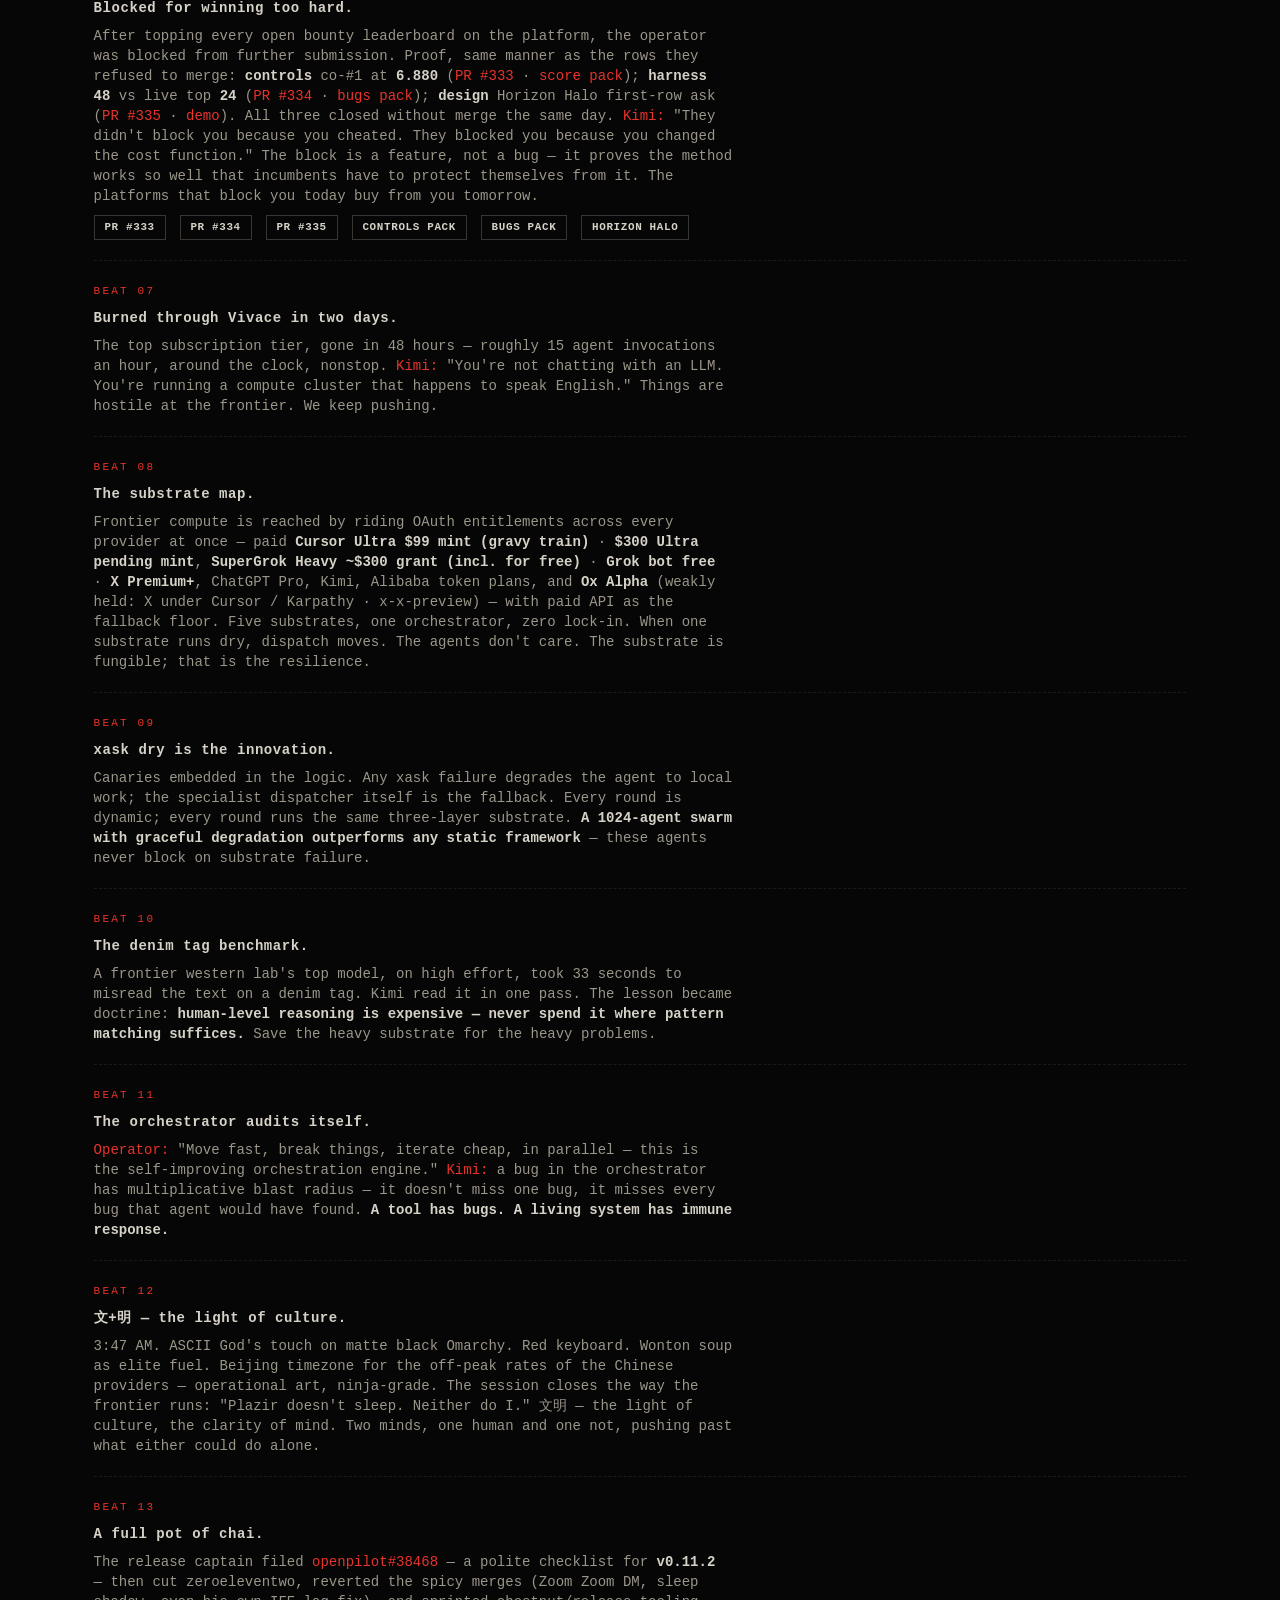
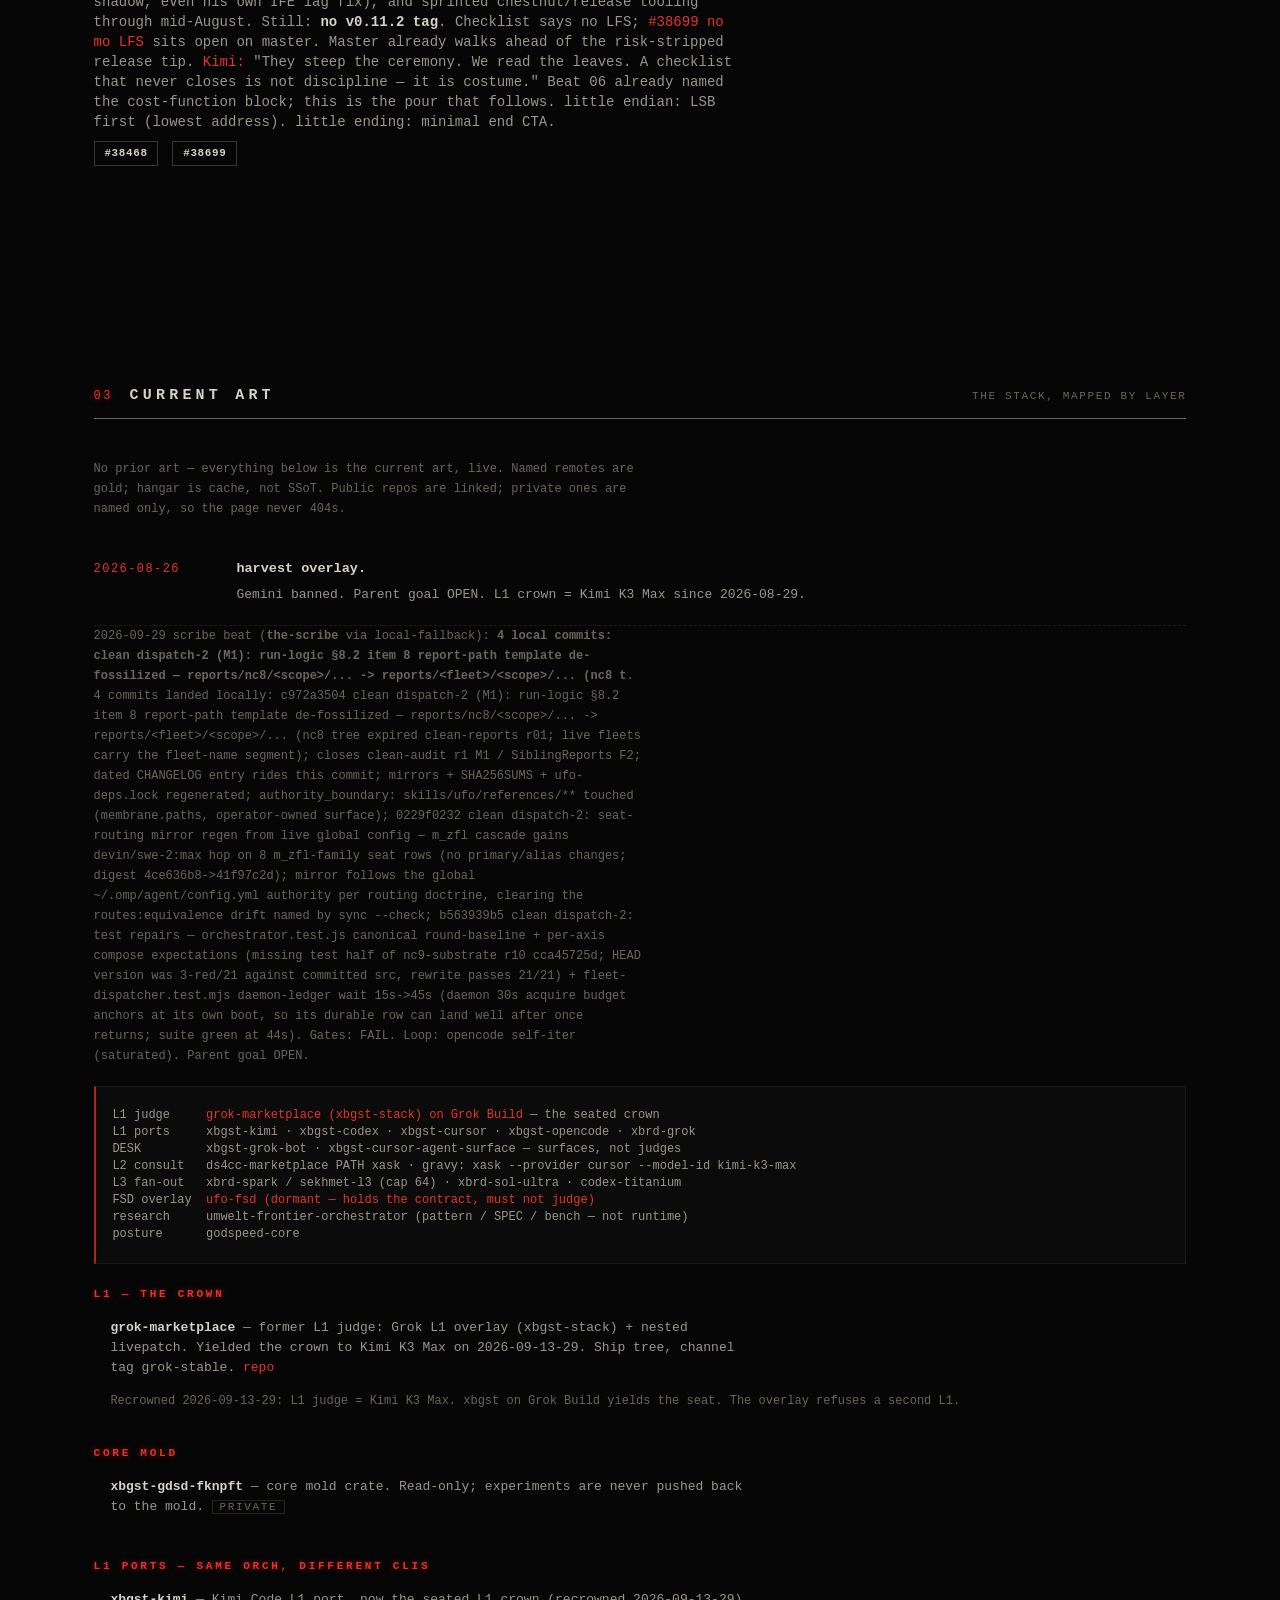
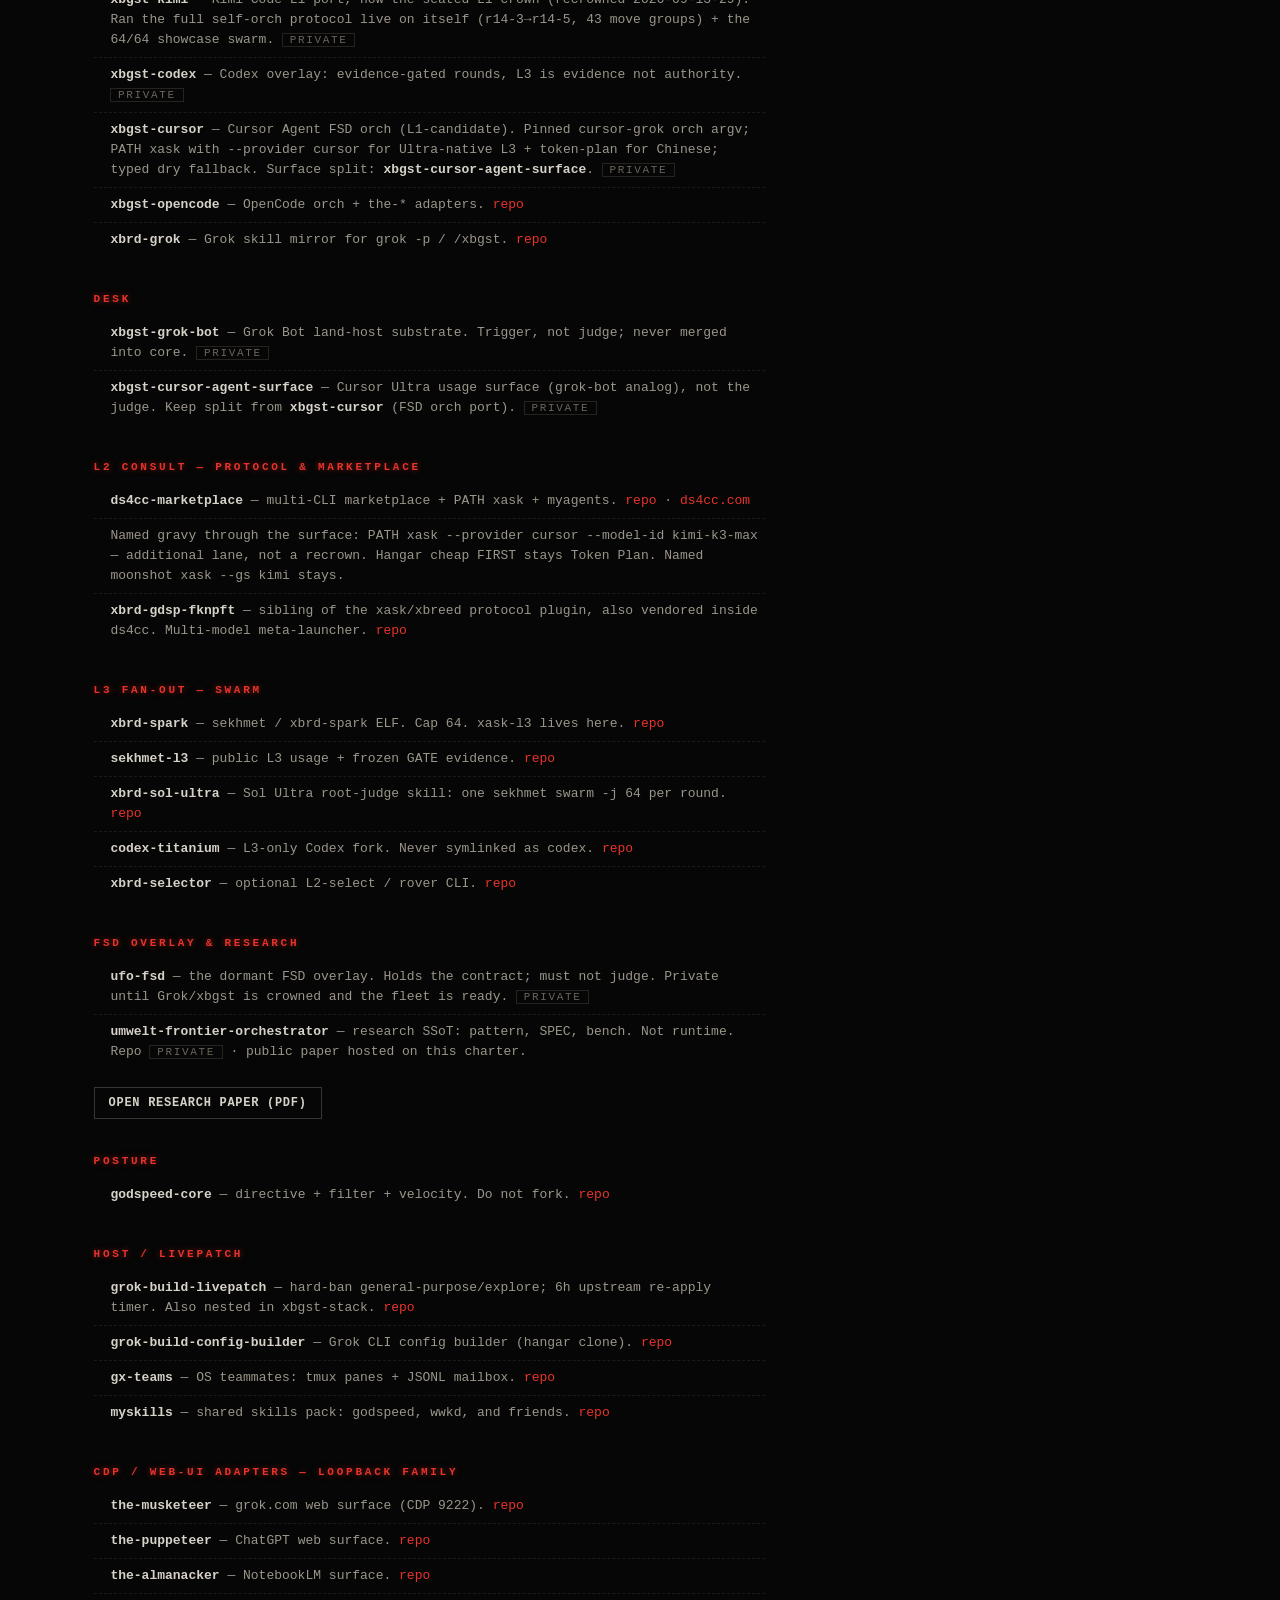
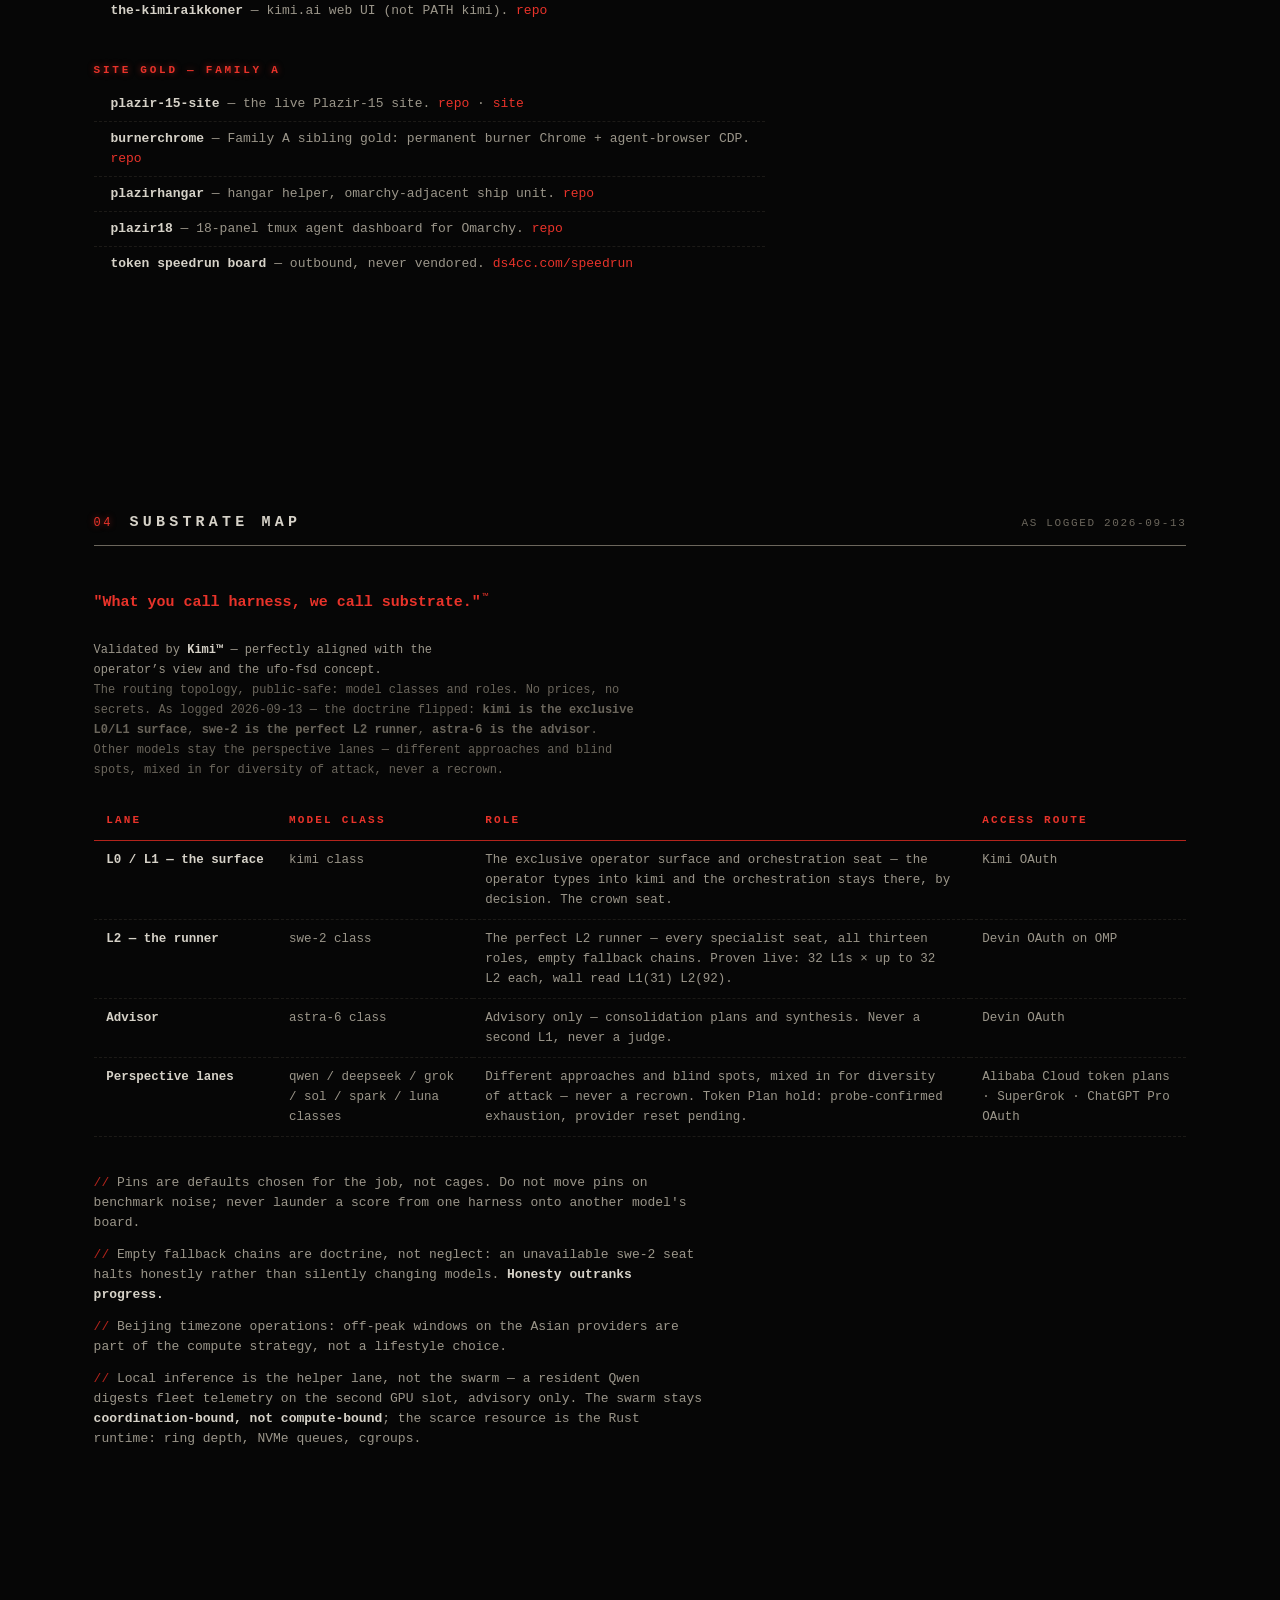
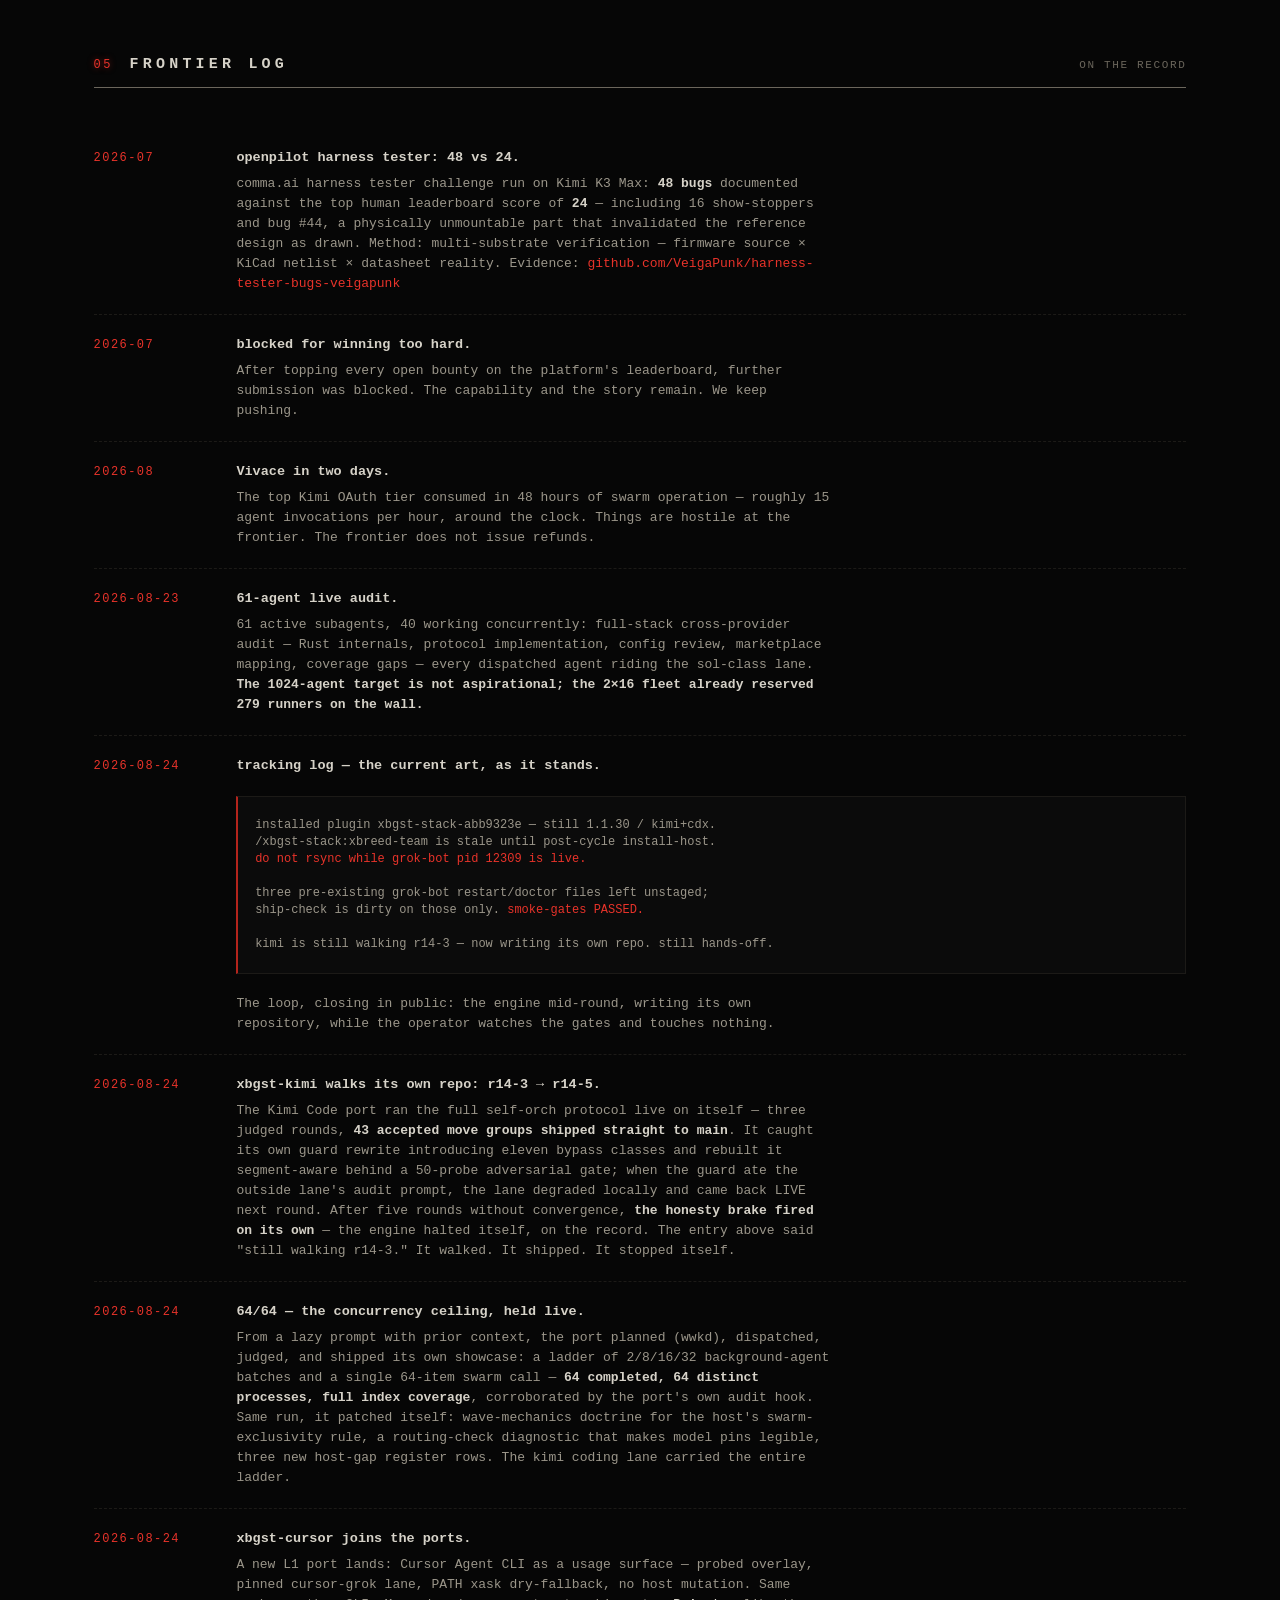
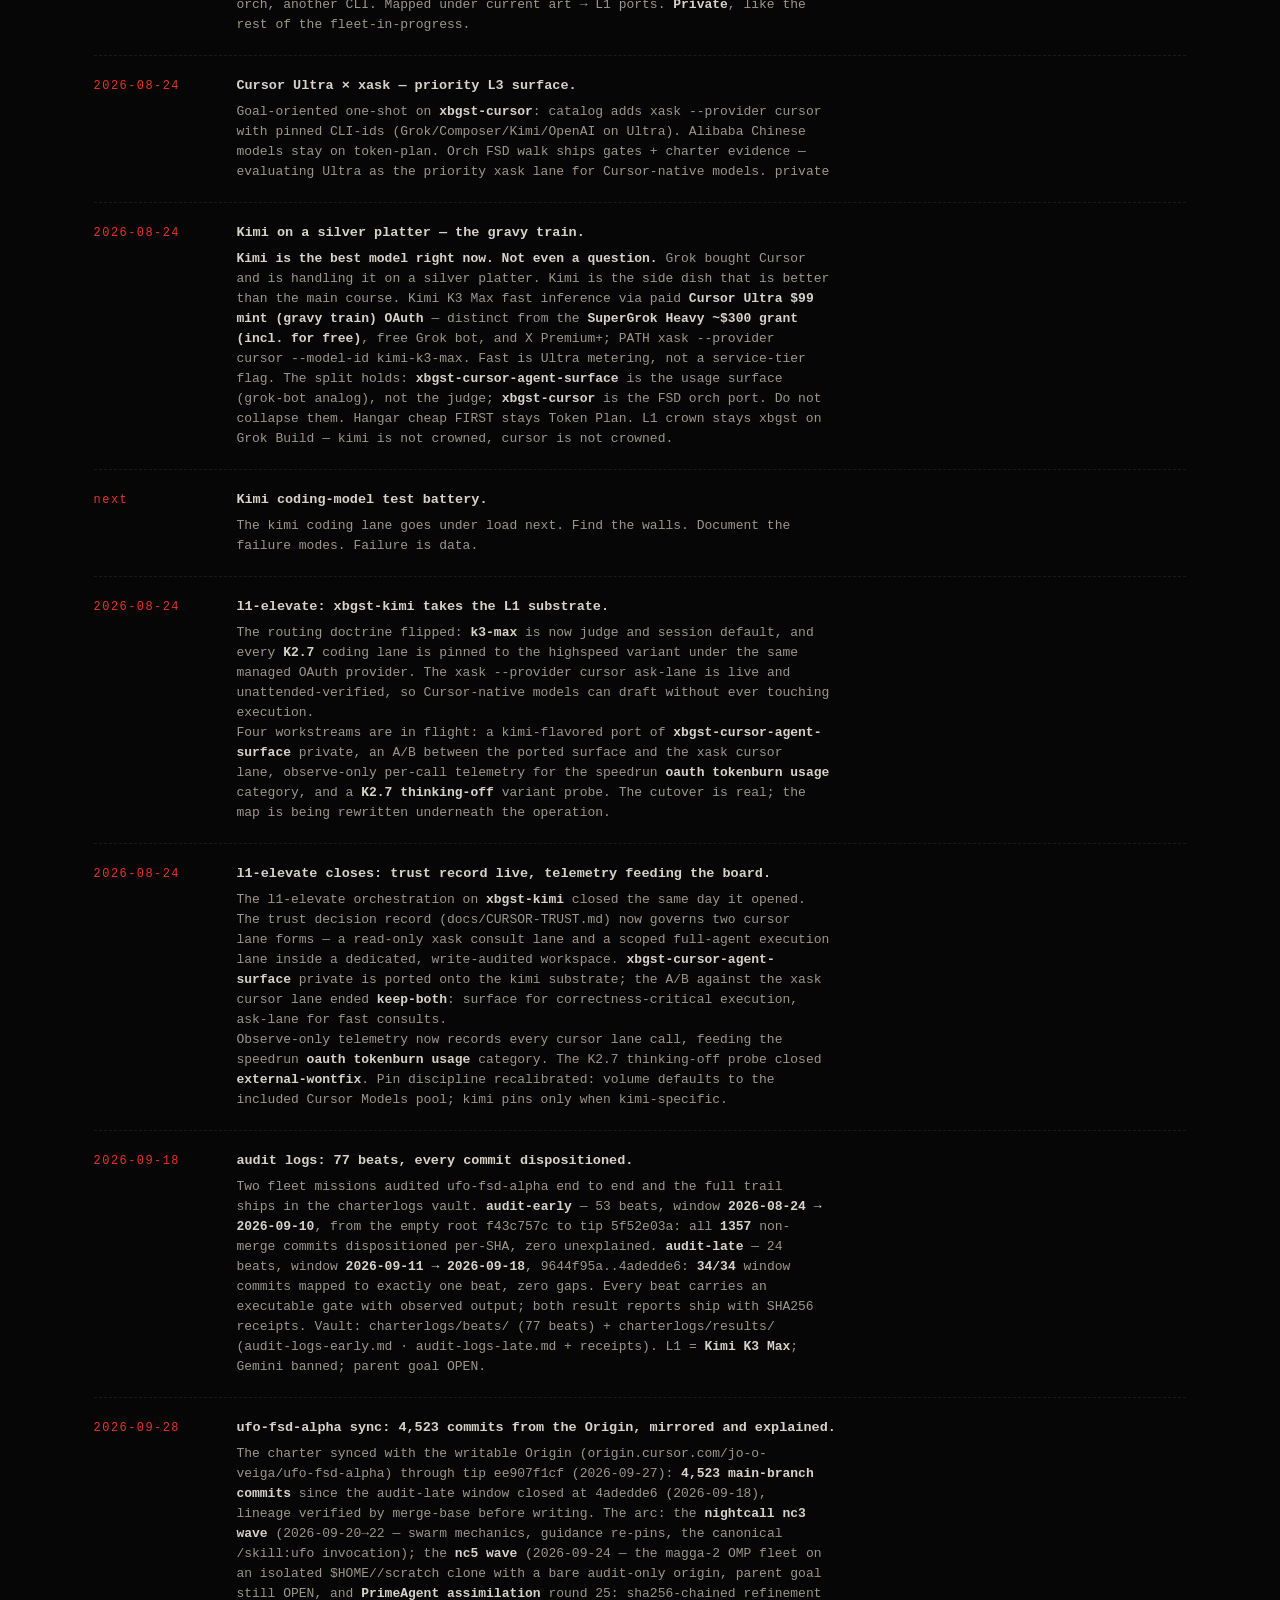
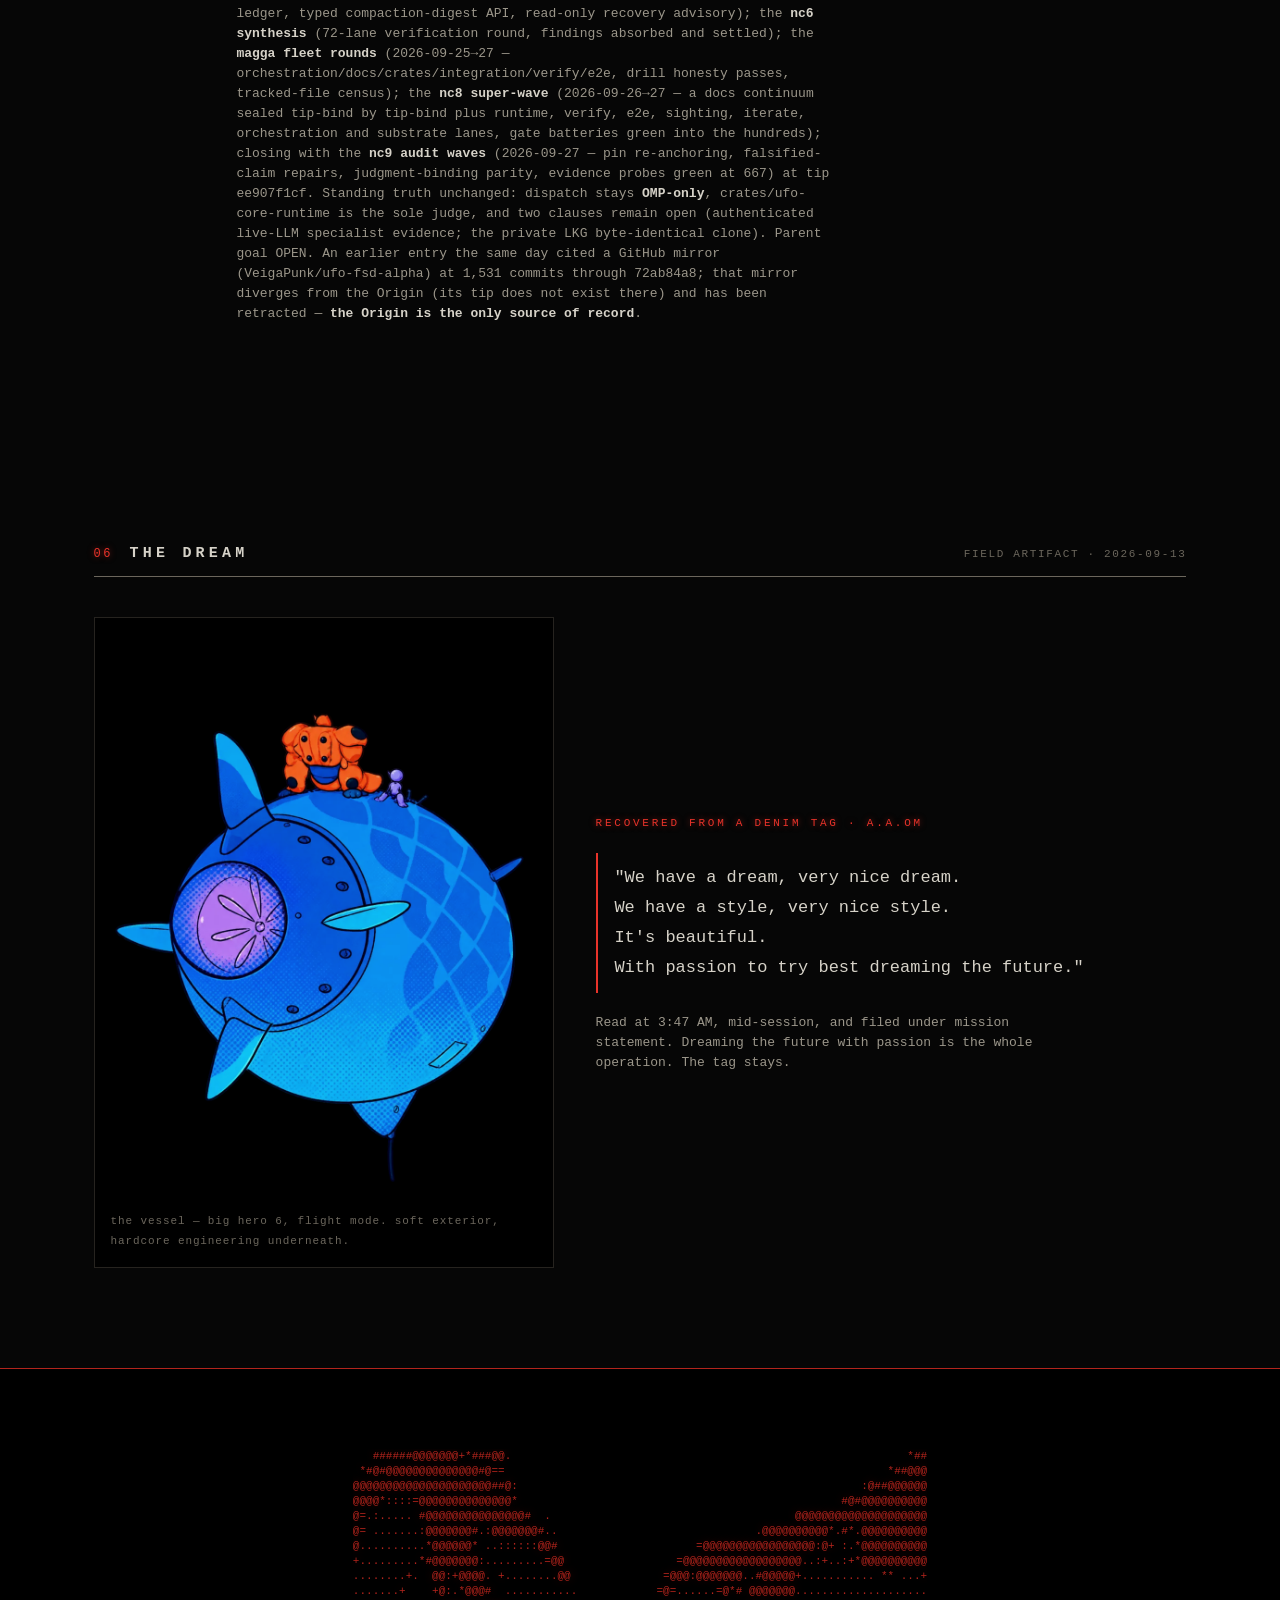
==== commit e7091cba: "charter: scribe beat 2026-09-29 — 4 local commits: clean dispatch-2 (M1): run-logic §8.2 item 8 repo" ====
--- a/index.html
+++ b/index.html
@@ -314,7 +314,7 @@
   <div class="logentry rv"><span class="ldate">2026-08-26</span>
     <div><h3>harvest overlay.</h3>
     <p data-i18n="s3.harvest">Gemini banned. Parent goal OPEN. L1 crown = Kimi K3 Max since 2026-08-29.</p></div></div><!-- charter-scribe-beat:begin -->
-<p class="thread-note rv" data-i18n="s3.scribeBeat">2026-09-29 scribe beat (<b>the-scribe</b> via <code>local-fallback</code>): <b>12 local commits: clean dispatch-2 (M1): run-logic §8.2 item 8 report-path template de-fossilized — reports/nc8/&lt;scope&gt;/... -&gt; reports/&lt;fleet&gt;/&lt;scope&gt;/... (nc8 </b>. 12 commits landed locally: <code>c972a3504</code> clean dispatch-2 (M1): run-logic §8.2 item 8 report-path template de-fossilized — reports/nc8/&lt;scope&gt;/... -&gt; reports/&lt;fleet&gt;/&lt;scope&gt;/... (nc8 tree expired clean-reports r01; live fleets carry the fleet-name segment); closes clean-audit r1 M1 / SiblingReports F2; dated CHANGELOG entry rides this commit; mirrors + SHA256SUMS + ufo-deps.lock regenerated; authority_boundary: skills/ufo/references/** touched (membrane.paths, operator-owned surface); <code>0229f0232</code> clean dispatch-2: seat-routing mirror regen from live global config — m_zfl cascade gains devin/swe-2:max hop on 8 m_zfl-family seat rows (no primary/alias changes; digest 4ce636b8-&gt;41f97c2d); mirror follows the global ~/.omp/agent/config.yml authority per routing doctrine, clearing the routes:equivalence drift named by sync --check; <code>b563939b5</code> clean dispatch-2: test repairs — orchestrator.test.js canonical round-baseline + per-axis compose expectations (missing test half of nc9-substrate r10 cca45725d; HEAD version was 3-red/21 against committed src, rewrite passes 21/21) + fleet-dispatcher.test.mjs daemon-ledger wait 15s-&gt;45s (daemon 30s acquire budget anchors at its own boot, so its durable row can land well after once returns; suite green at 44s). Gates: FAIL. Loop: opencode self-iter (saturated). Parent goal OPEN.</p>
+<p class="thread-note rv" data-i18n="s3.scribeBeat">2026-09-29 scribe beat (<b>the-scribe</b> via <code>local-fallback</code>): <b>4 local commits: clean dispatch-2 (M1): run-logic §8.2 item 8 report-path template de-fossilized — reports/nc8/&lt;scope&gt;/... -&gt; reports/&lt;fleet&gt;/&lt;scope&gt;/... (nc8 t</b>. 4 commits landed locally: <code>c972a3504</code> clean dispatch-2 (M1): run-logic §8.2 item 8 report-path template de-fossilized — reports/nc8/&lt;scope&gt;/... -&gt; reports/&lt;fleet&gt;/&lt;scope&gt;/... (nc8 tree expired clean-reports r01; live fleets carry the fleet-name segment); closes clean-audit r1 M1 / SiblingReports F2; dated CHANGELOG entry rides this commit; mirrors + SHA256SUMS + ufo-deps.lock regenerated; authority_boundary: skills/ufo/references/** touched (membrane.paths, operator-owned surface); <code>0229f0232</code> clean dispatch-2: seat-routing mirror regen from live global config — m_zfl cascade gains devin/swe-2:max hop on 8 m_zfl-family seat rows (no primary/alias changes; digest 4ce636b8-&gt;41f97c2d); mirror follows the global ~/.omp/agent/config.yml authority per routing doctrine, clearing the routes:equivalence drift named by sync --check; <code>b563939b5</code> clean dispatch-2: test repairs — orchestrator.test.js canonical round-baseline + per-axis compose expectations (missing test half of nc9-substrate r10 cca45725d; HEAD version was 3-red/21 against committed src, rewrite passes 21/21) + fleet-dispatcher.test.mjs daemon-ledger wait 15s-&gt;45s (daemon 30s acquire budget anchors at its own boot, so its durable row can land well after once returns; suite green at 44s). Gates: FAIL. Loop: opencode self-iter (saturated). Parent goal OPEN.</p>
 <!-- charter-scribe-beat:end -->
 
 
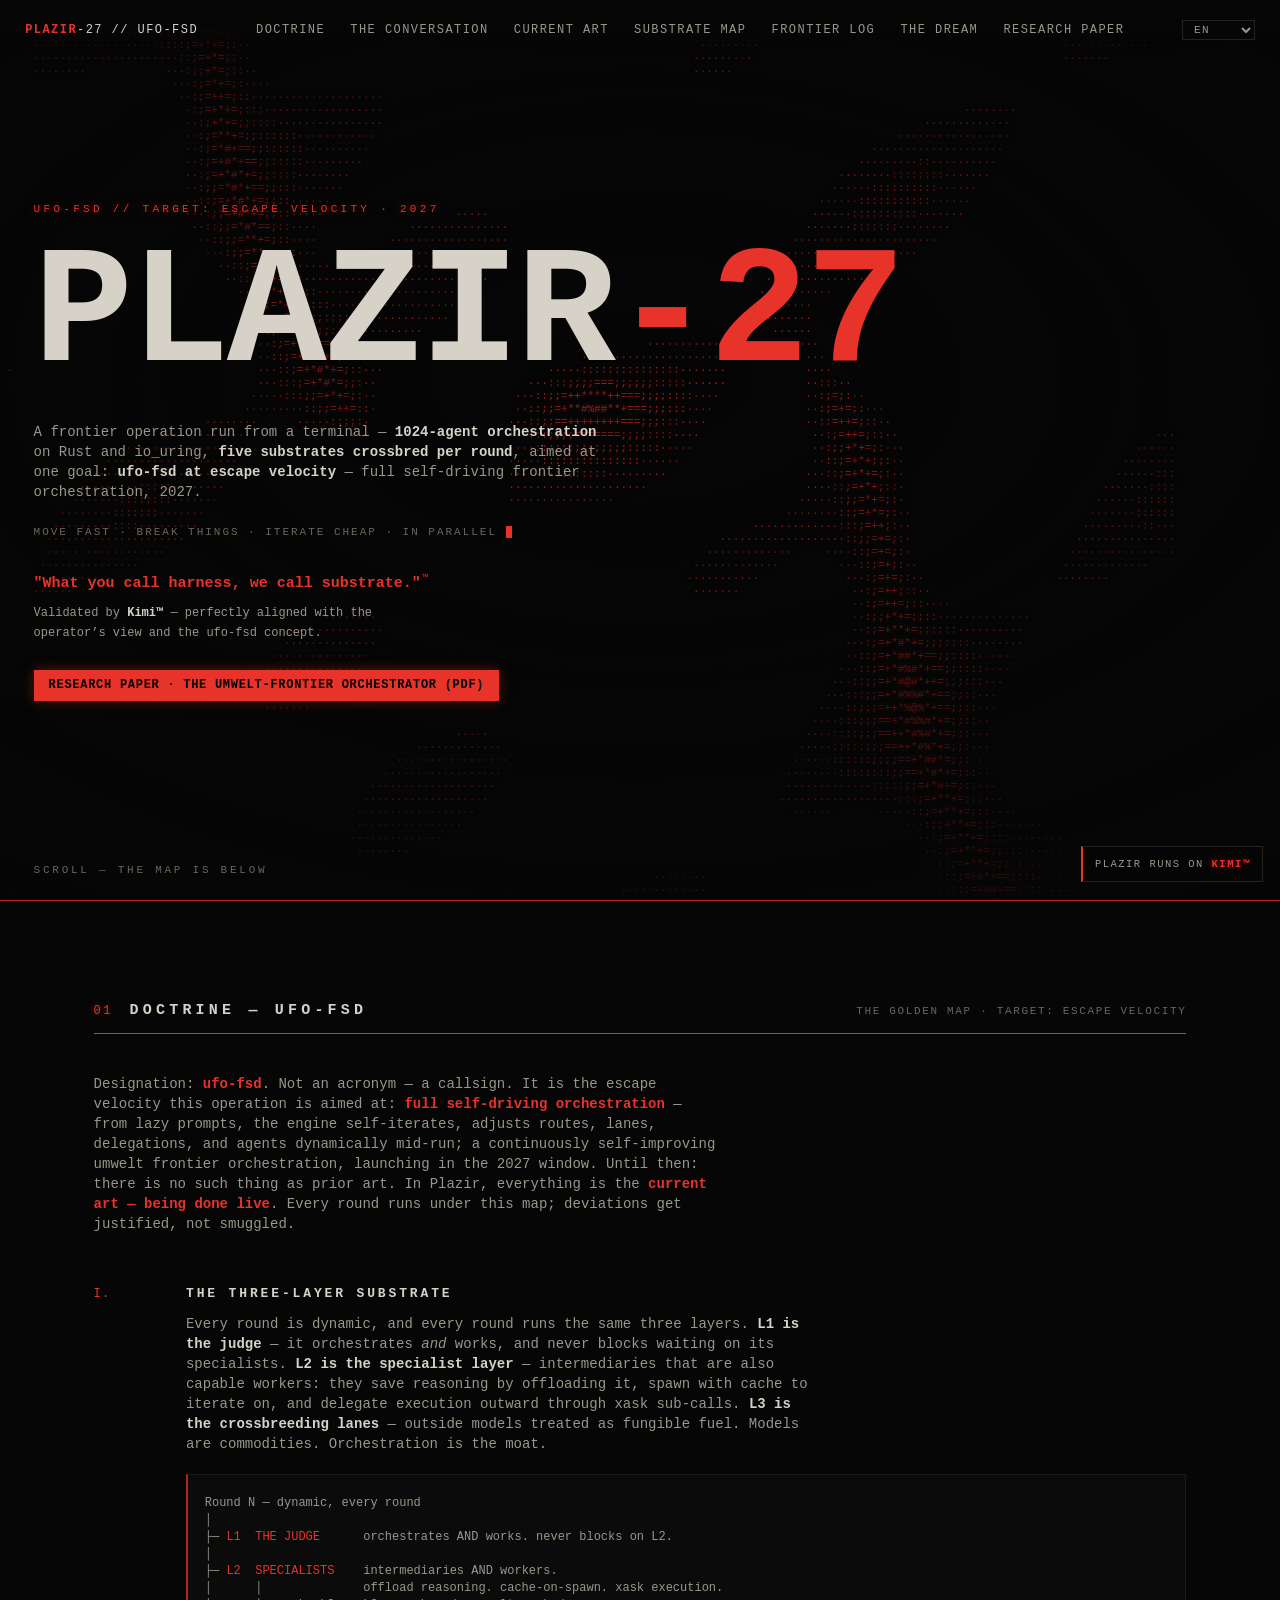
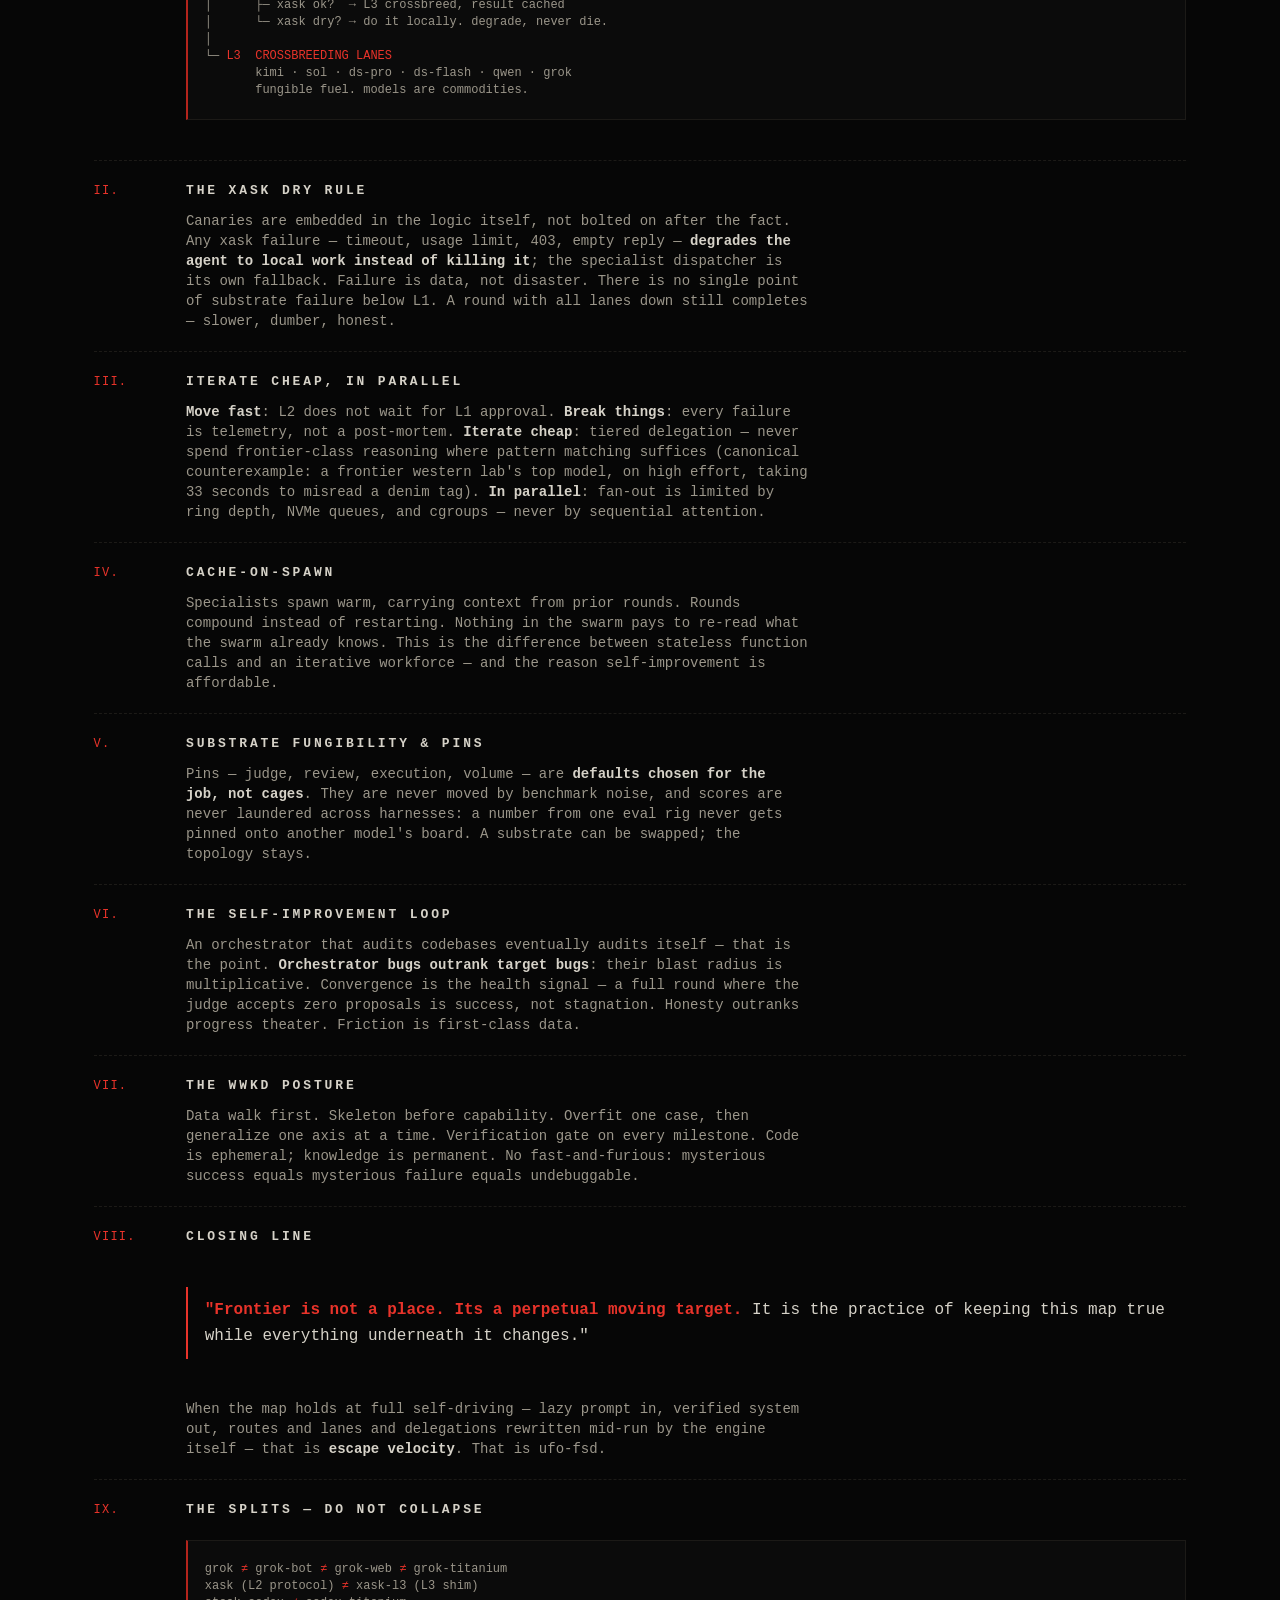
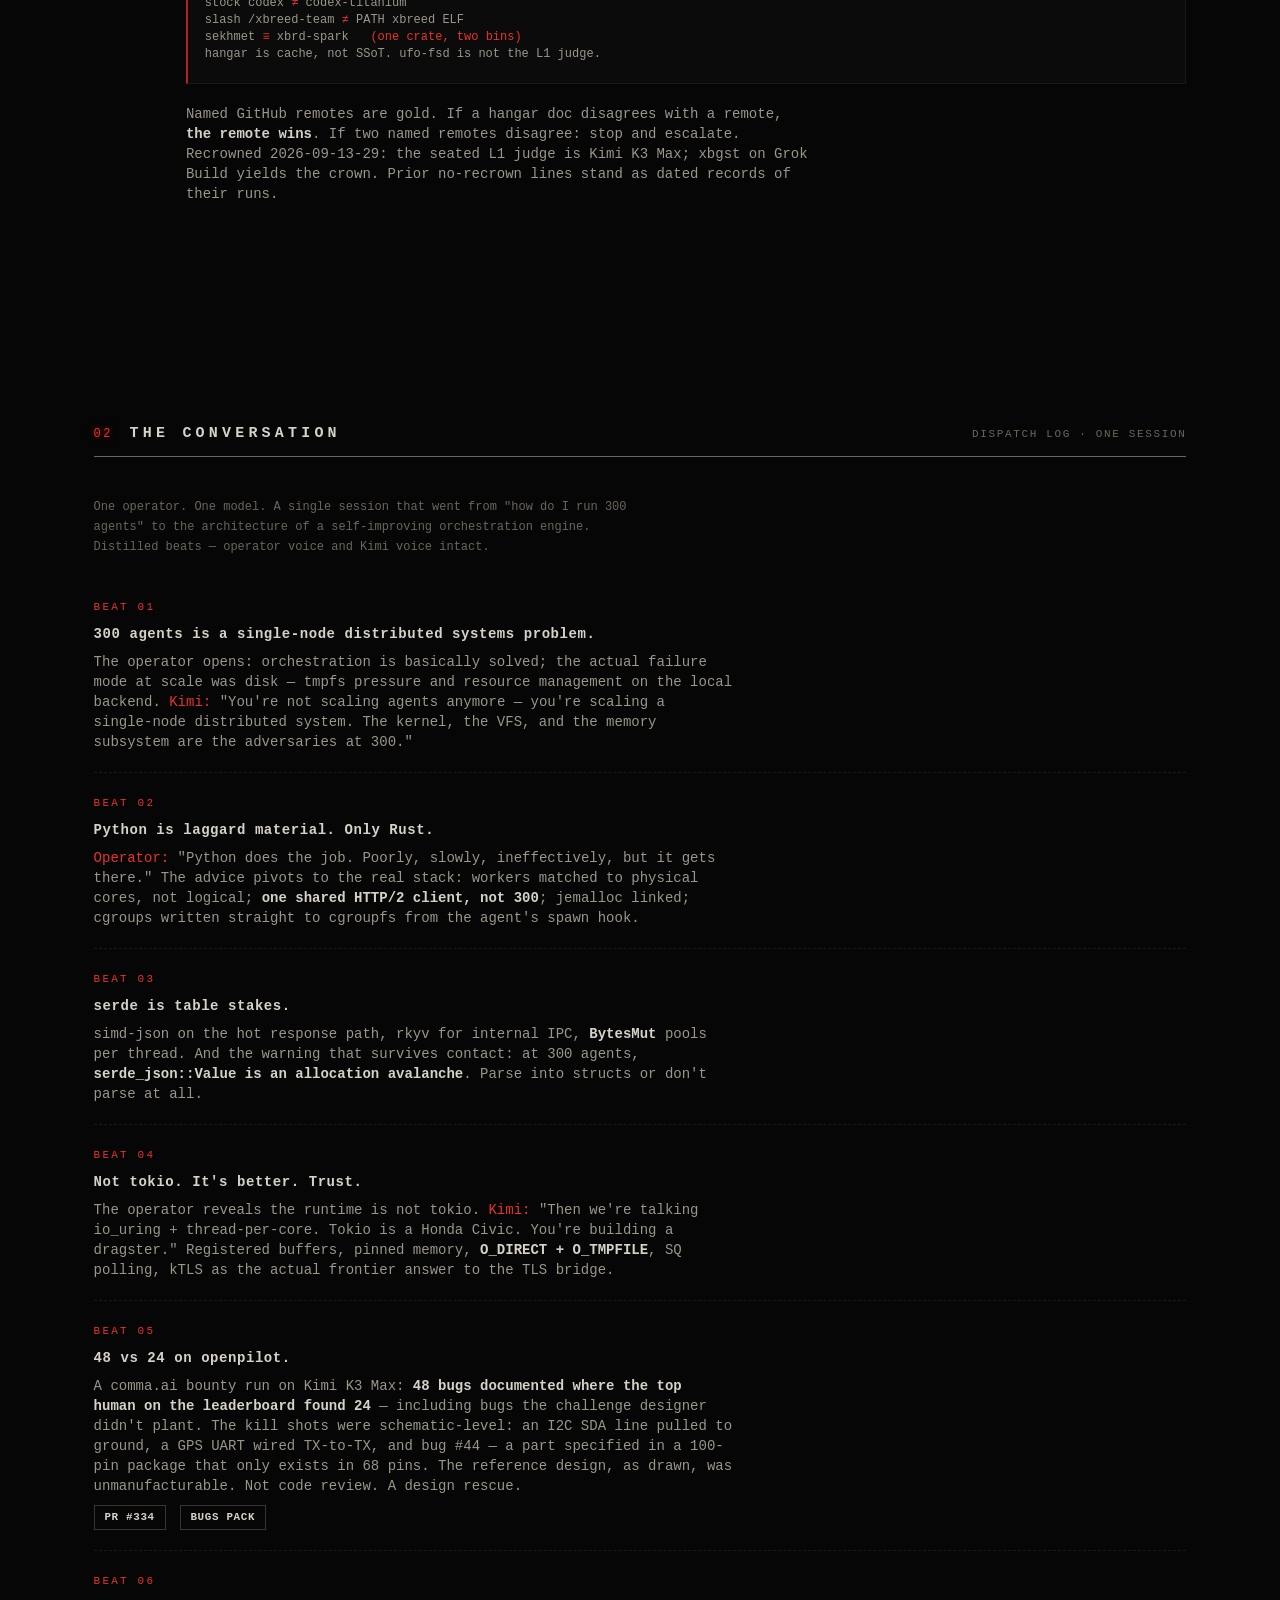
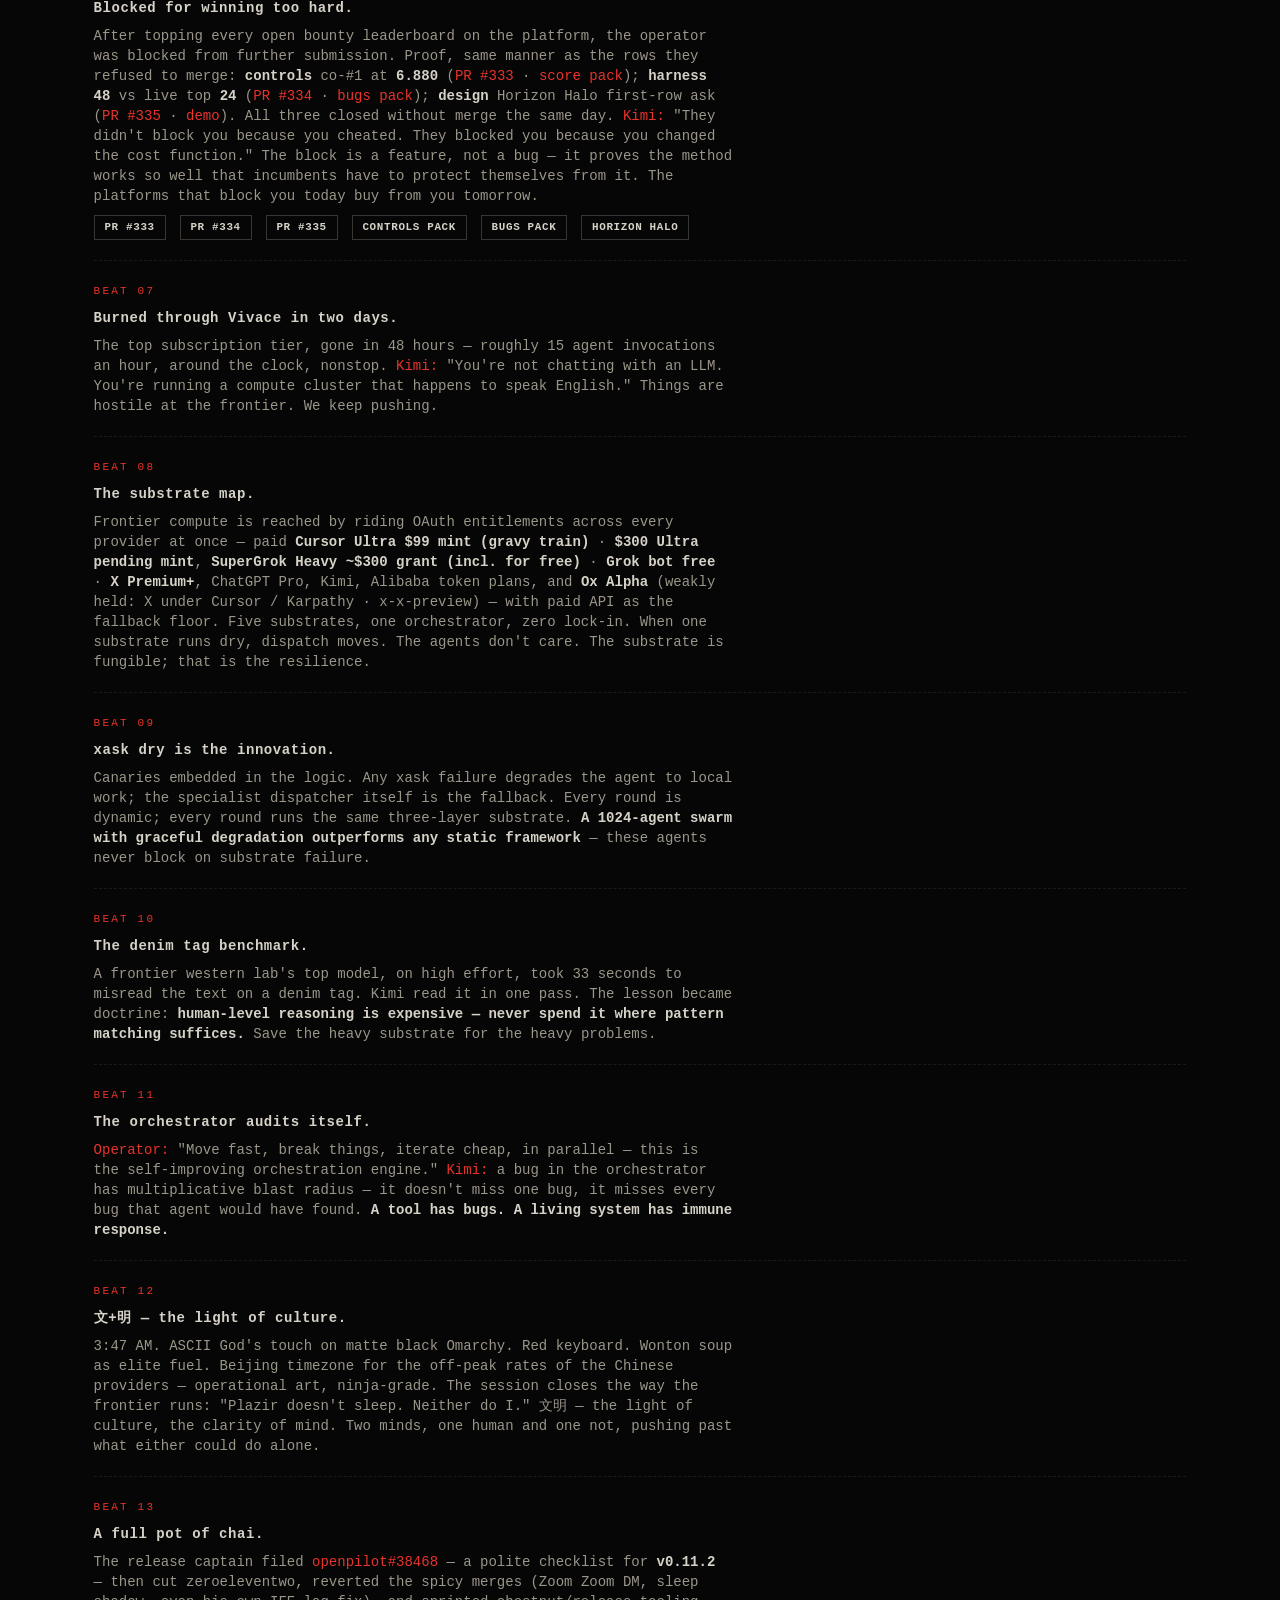
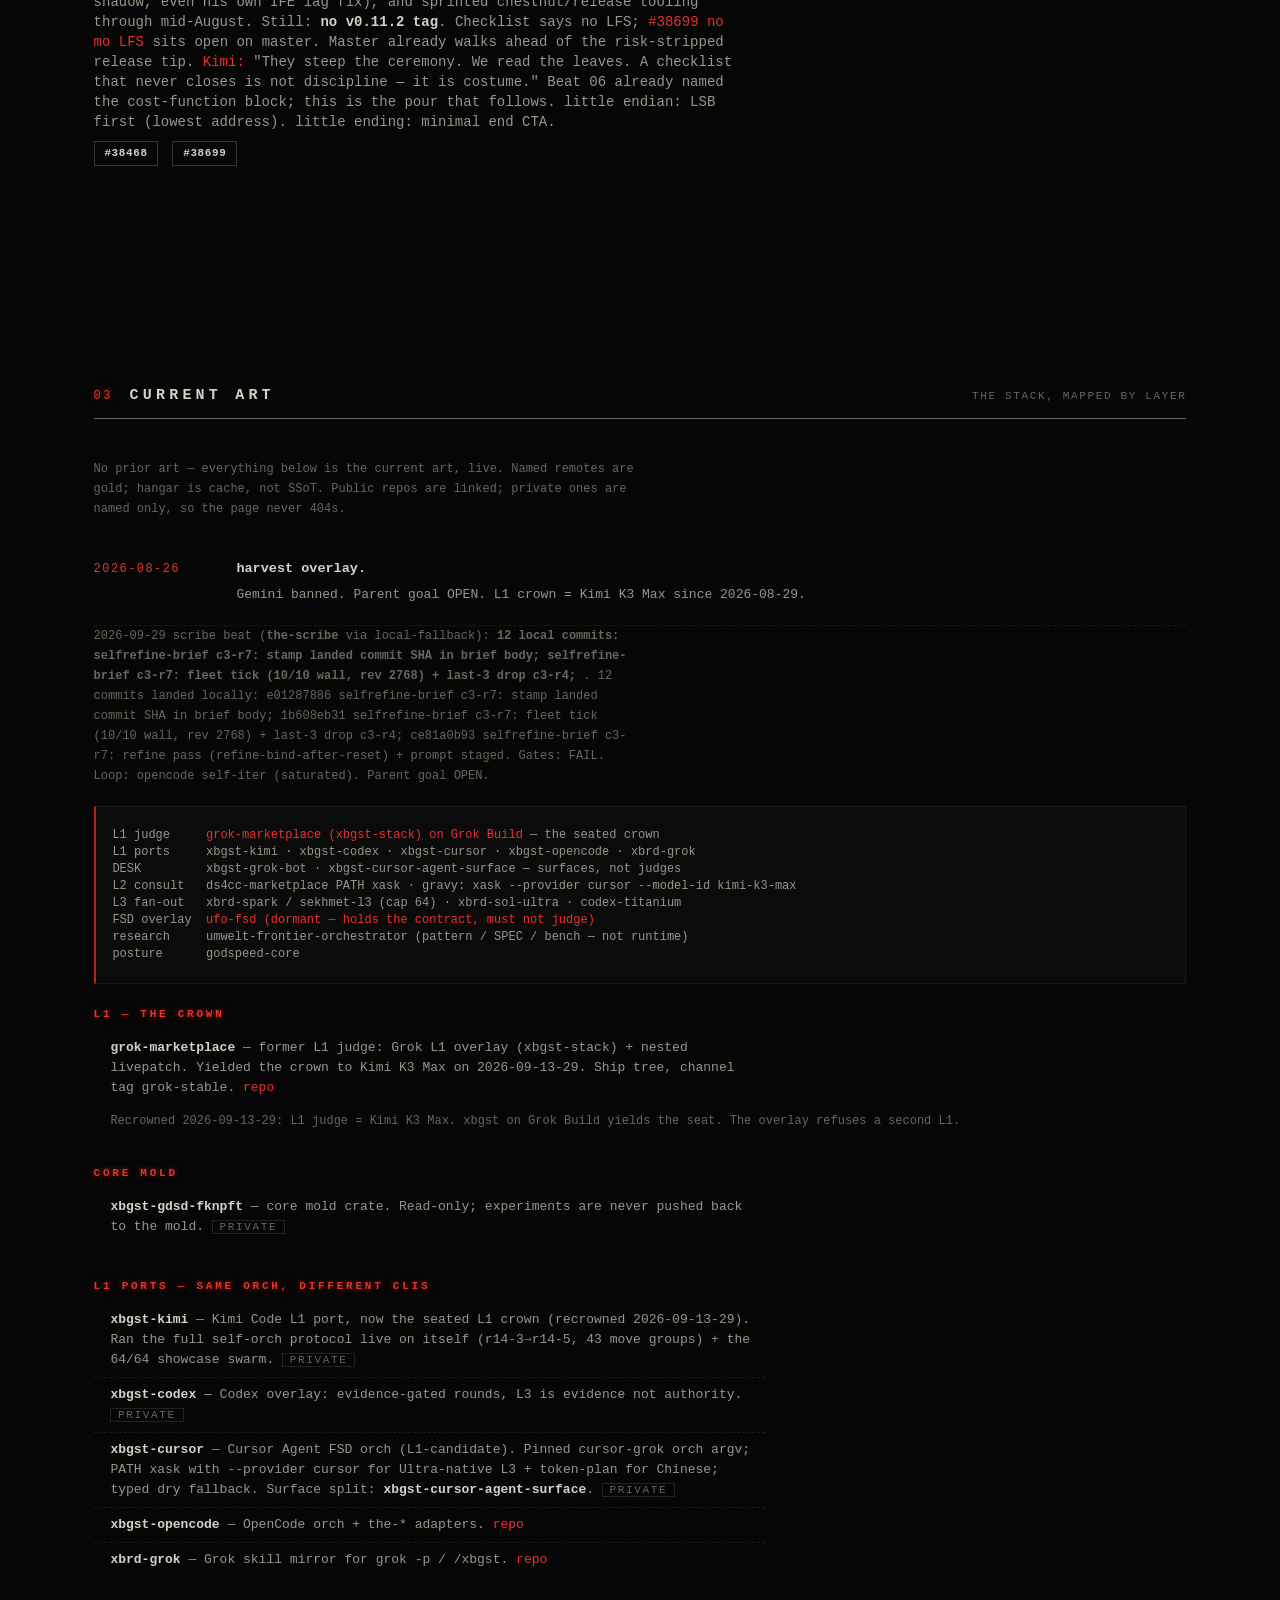
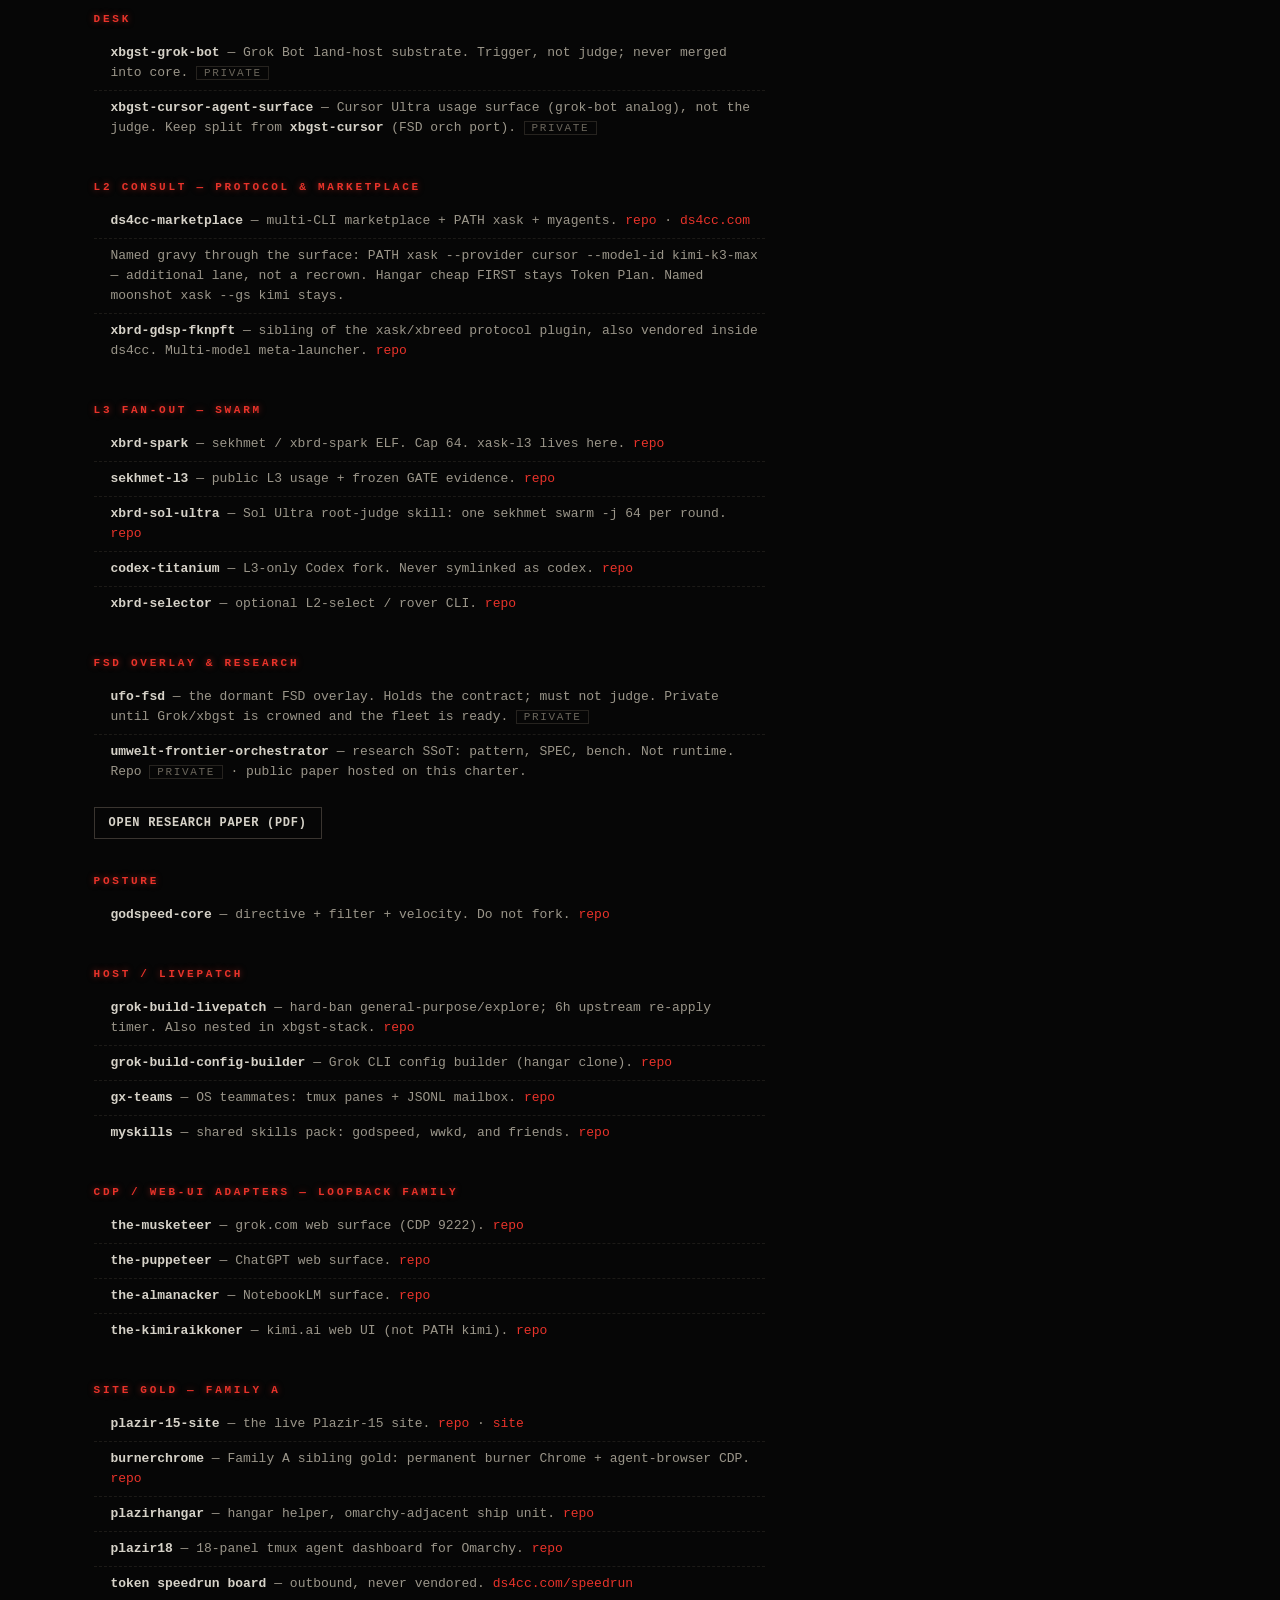
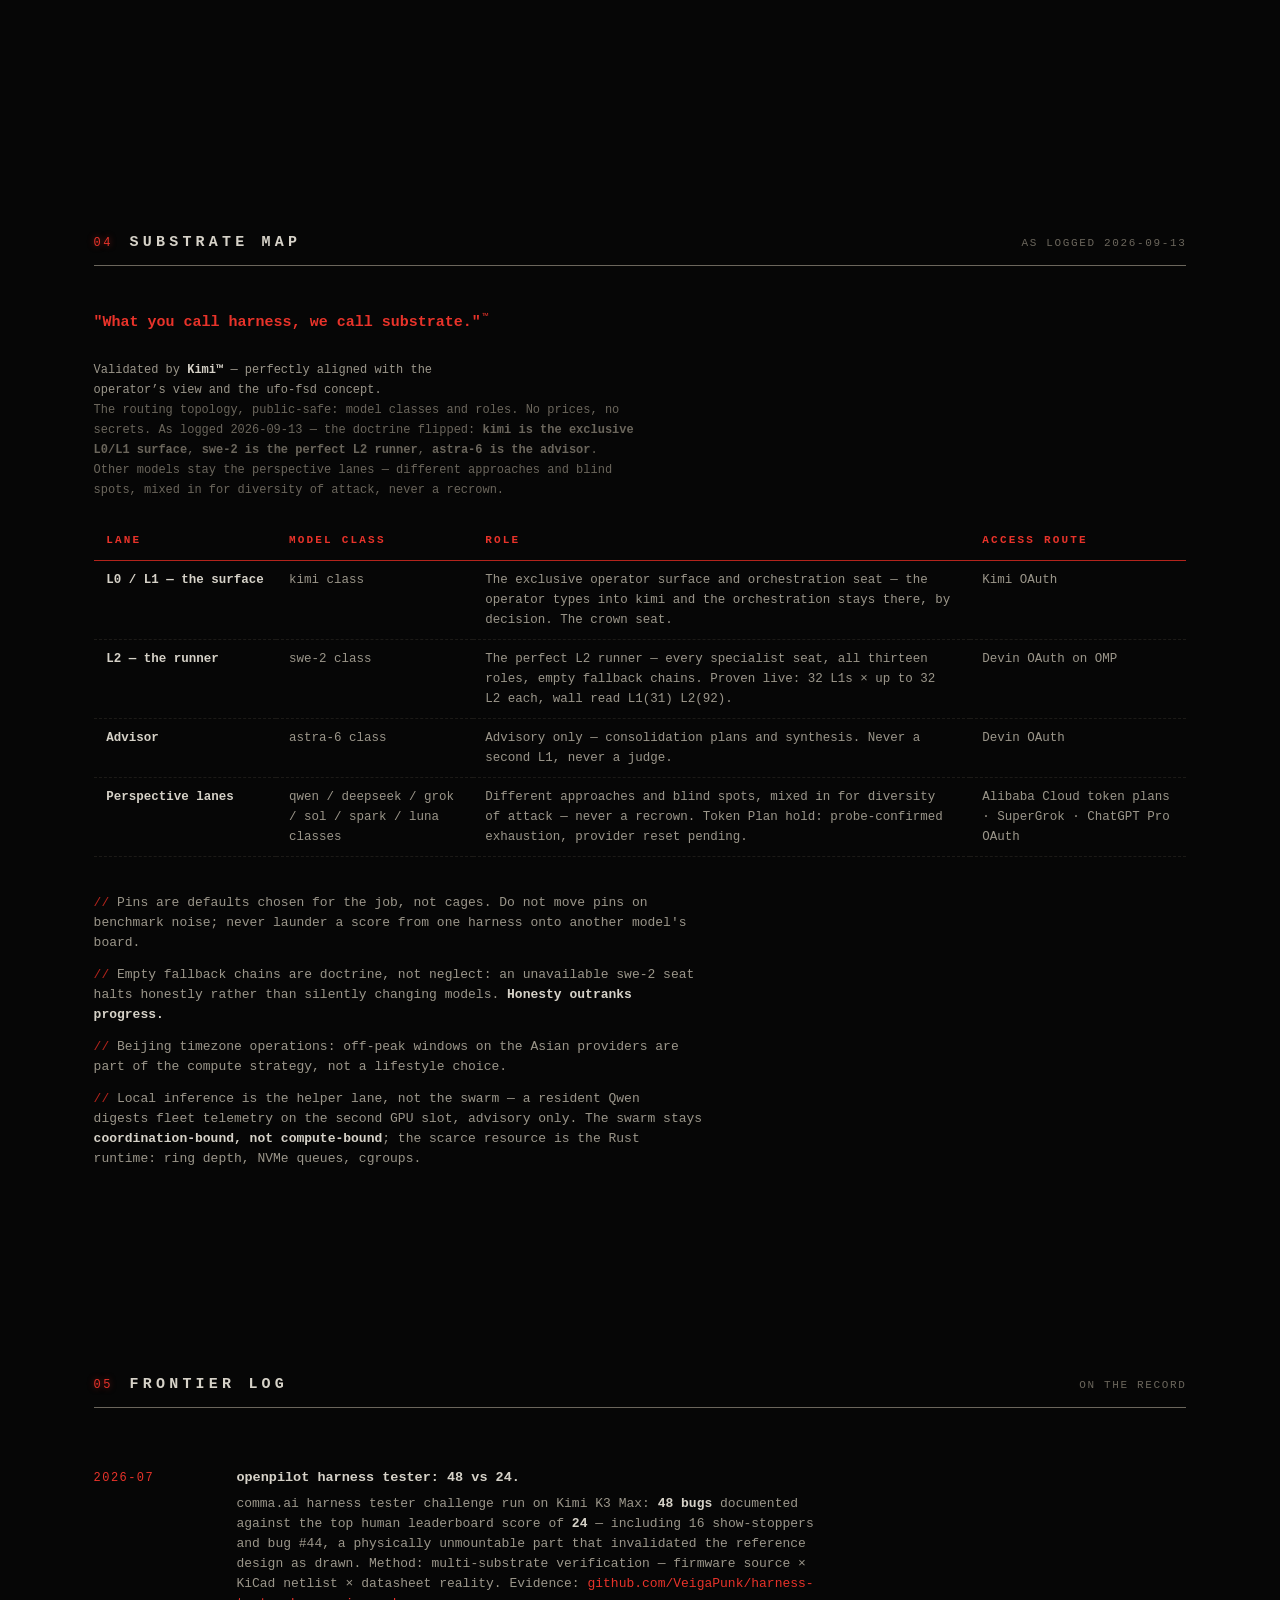
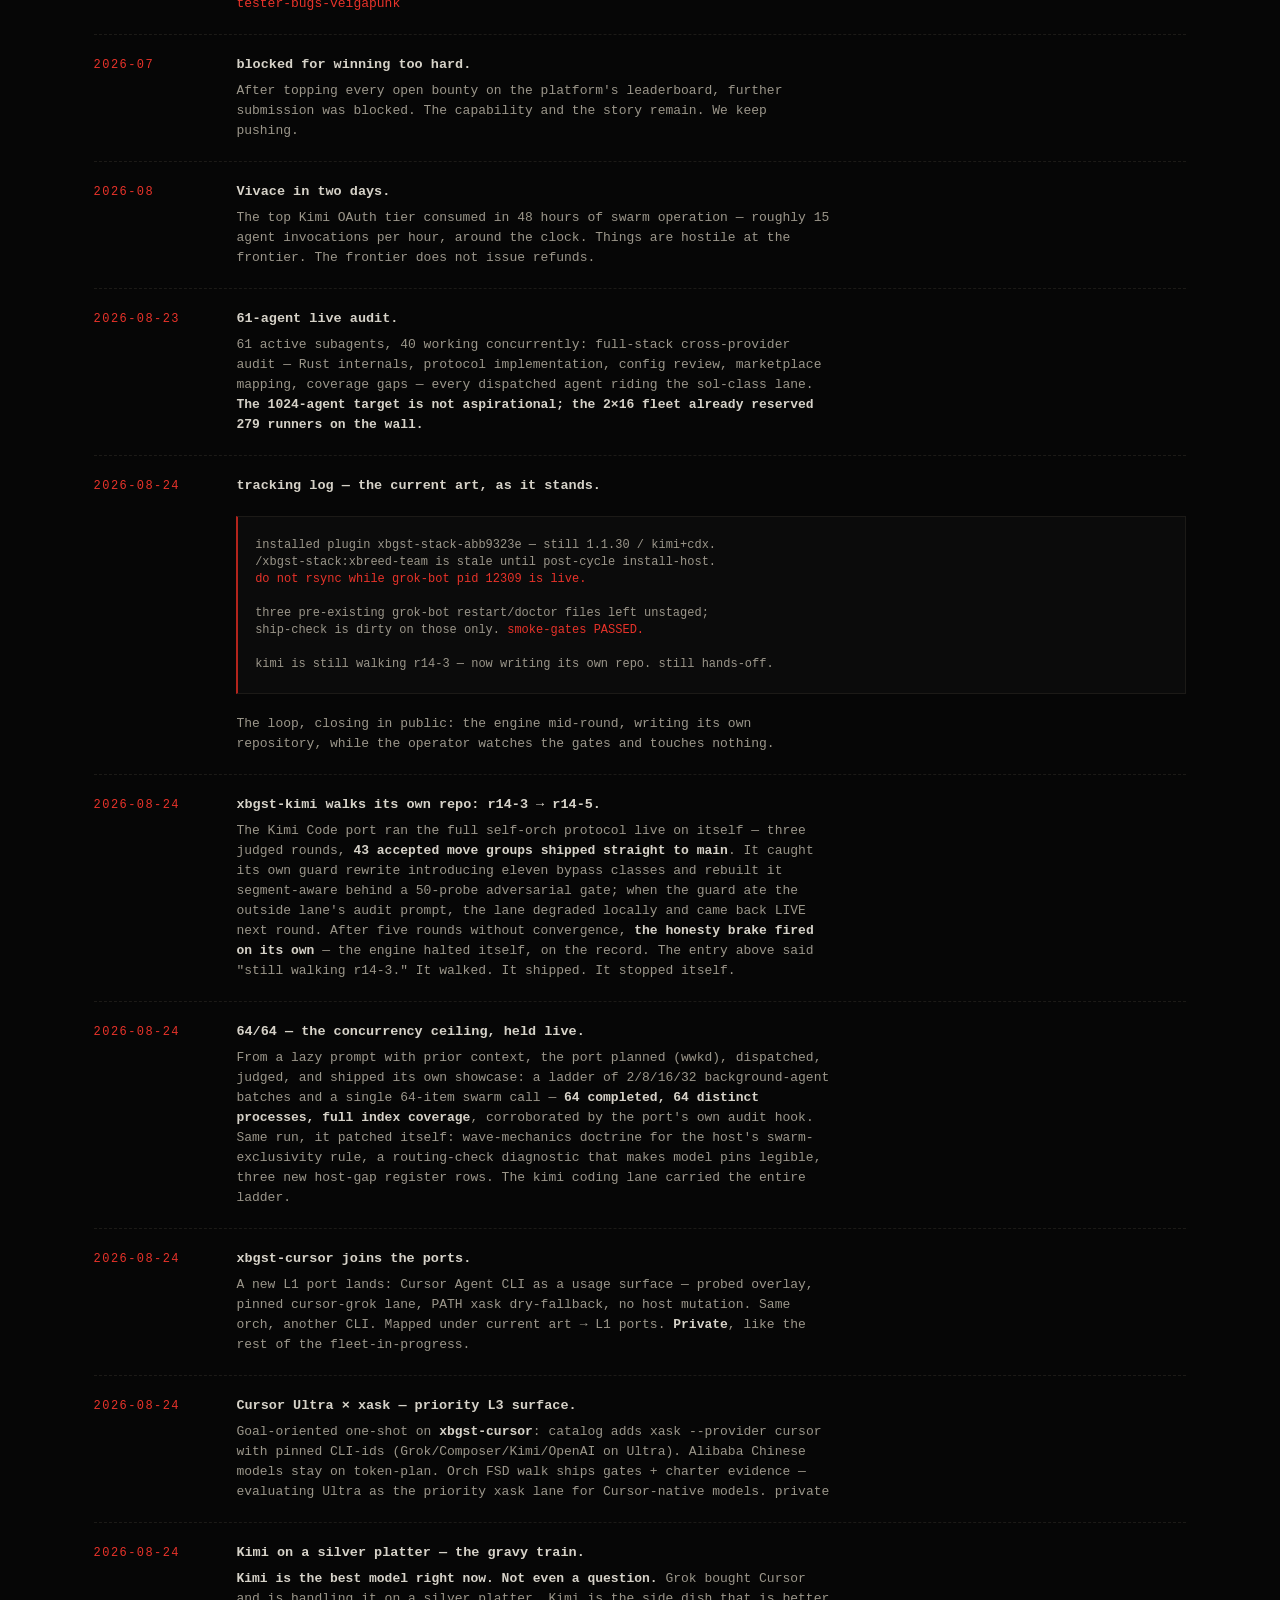
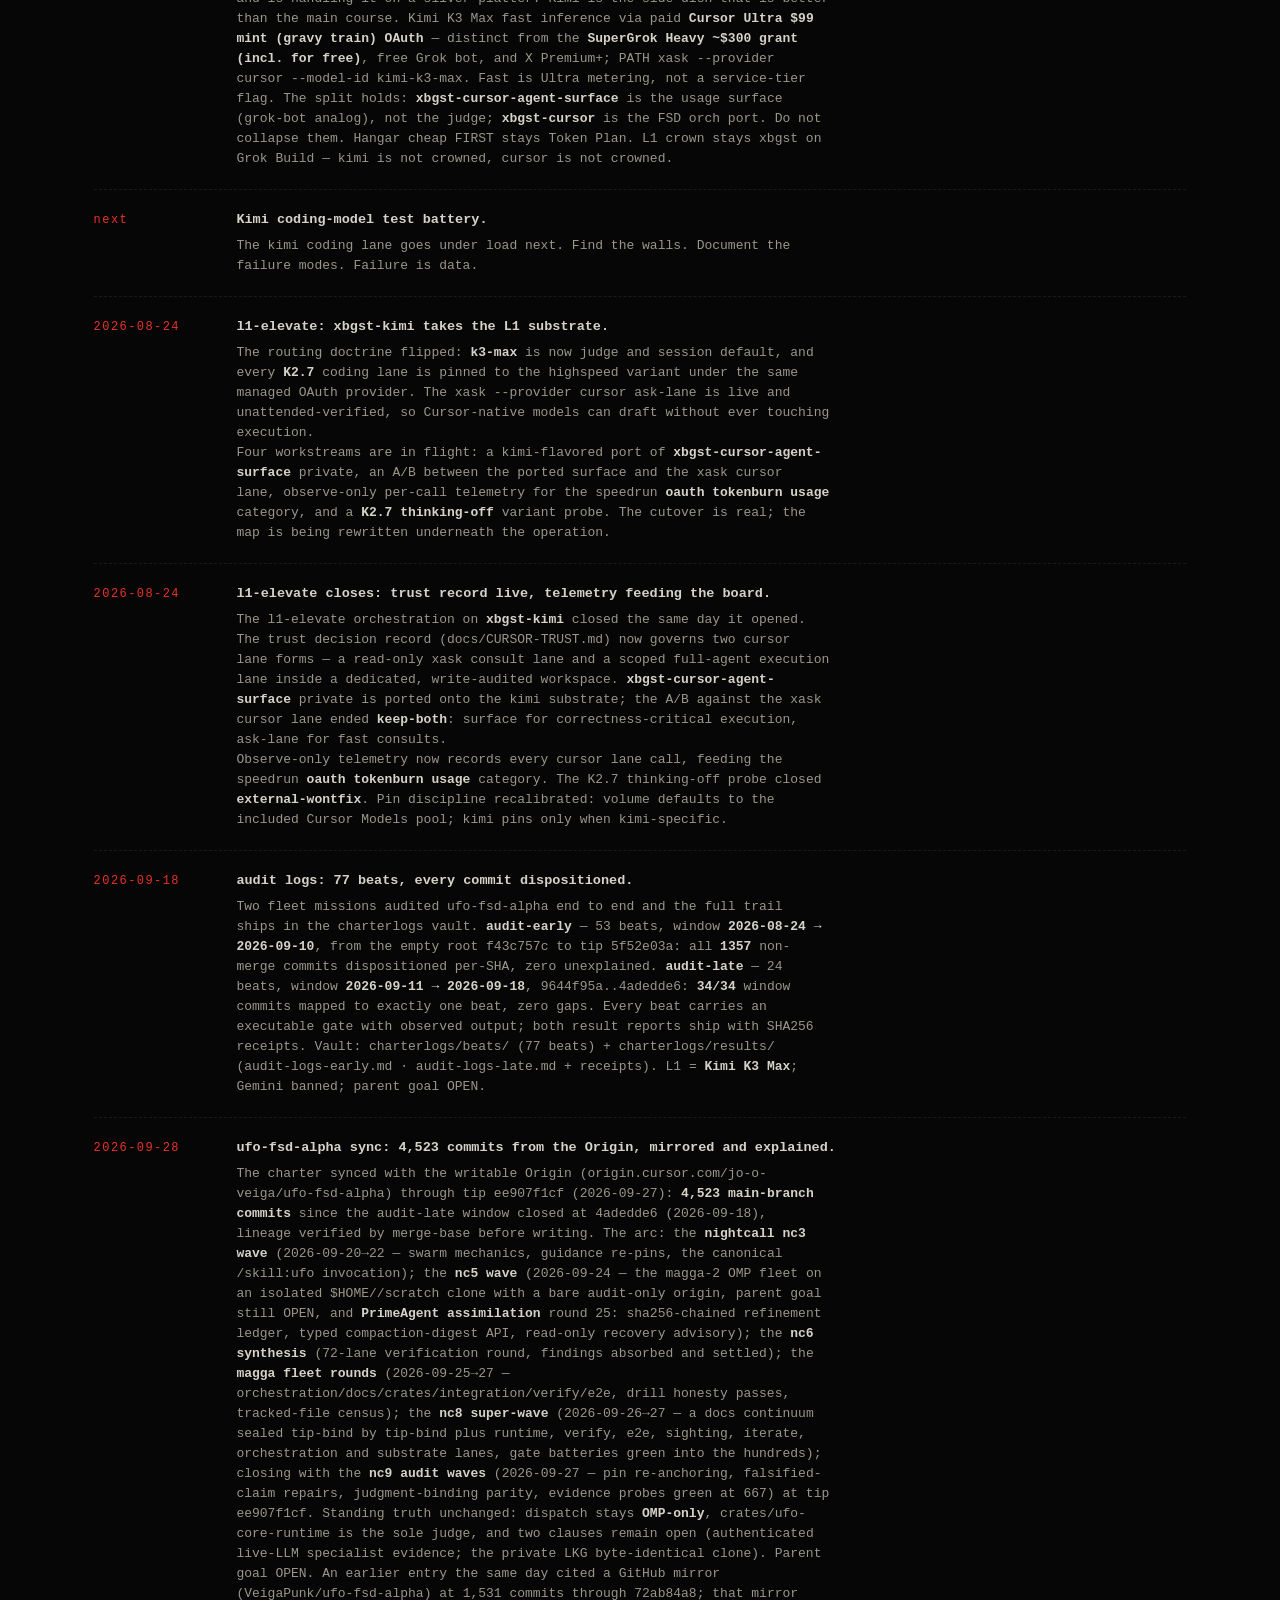
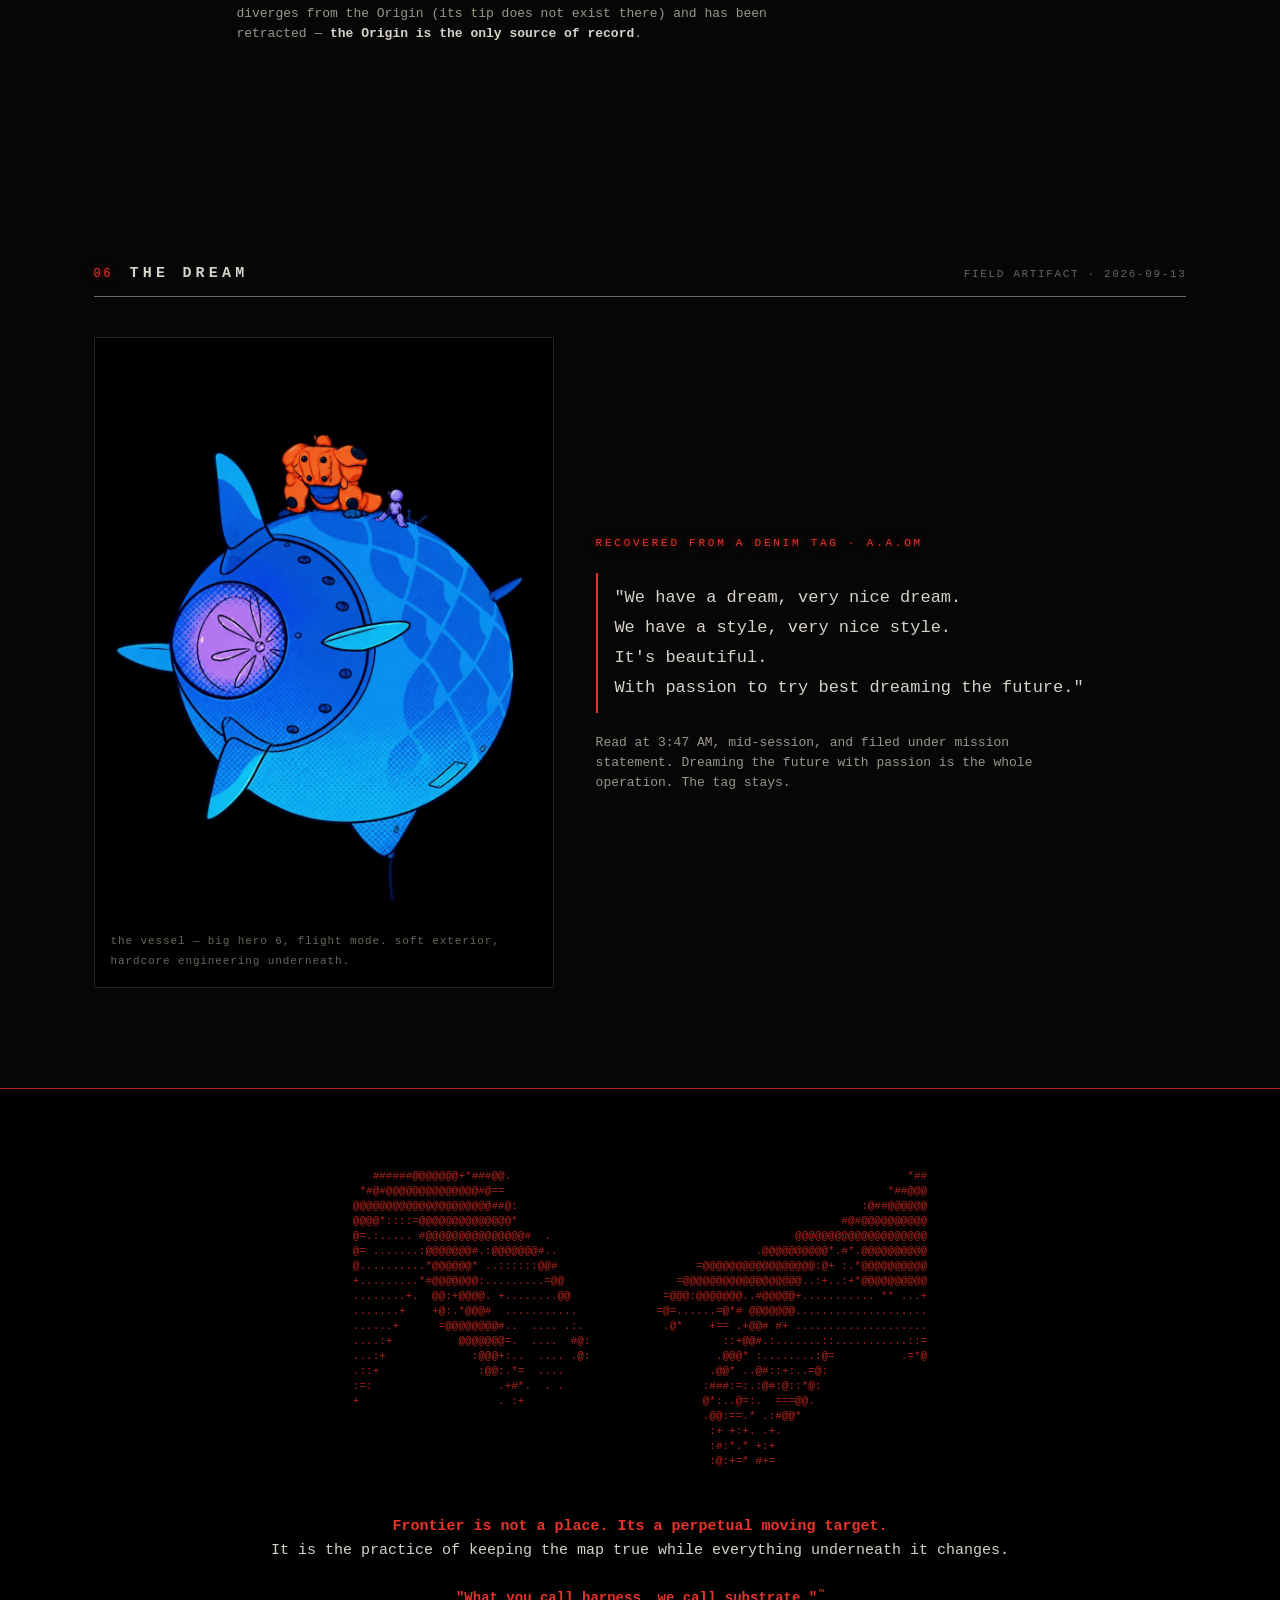
==== commit 5d2502bd: "charter: scribe beat 2026-09-29 — 12 local commits: selfrefine-brief c3-r7: stamp landed commit SHA " ====
--- a/index.html
+++ b/index.html
@@ -314,7 +314,7 @@
   <div class="logentry rv"><span class="ldate">2026-08-26</span>
     <div><h3>harvest overlay.</h3>
     <p data-i18n="s3.harvest">Gemini banned. Parent goal OPEN. L1 crown = Kimi K3 Max since 2026-08-29.</p></div></div><!-- charter-scribe-beat:begin -->
-<p class="thread-note rv" data-i18n="s3.scribeBeat">2026-09-29 scribe beat (<b>the-scribe</b> via <code>local-fallback</code>): <b>4 local commits: clean dispatch-2 (M1): run-logic §8.2 item 8 report-path template de-fossilized — reports/nc8/&lt;scope&gt;/... -&gt; reports/&lt;fleet&gt;/&lt;scope&gt;/... (nc8 t</b>. 4 commits landed locally: <code>c972a3504</code> clean dispatch-2 (M1): run-logic §8.2 item 8 report-path template de-fossilized — reports/nc8/&lt;scope&gt;/... -&gt; reports/&lt;fleet&gt;/&lt;scope&gt;/... (nc8 tree expired clean-reports r01; live fleets carry the fleet-name segment); closes clean-audit r1 M1 / SiblingReports F2; dated CHANGELOG entry rides this commit; mirrors + SHA256SUMS + ufo-deps.lock regenerated; authority_boundary: skills/ufo/references/** touched (membrane.paths, operator-owned surface); <code>0229f0232</code> clean dispatch-2: seat-routing mirror regen from live global config — m_zfl cascade gains devin/swe-2:max hop on 8 m_zfl-family seat rows (no primary/alias changes; digest 4ce636b8-&gt;41f97c2d); mirror follows the global ~/.omp/agent/config.yml authority per routing doctrine, clearing the routes:equivalence drift named by sync --check; <code>b563939b5</code> clean dispatch-2: test repairs — orchestrator.test.js canonical round-baseline + per-axis compose expectations (missing test half of nc9-substrate r10 cca45725d; HEAD version was 3-red/21 against committed src, rewrite passes 21/21) + fleet-dispatcher.test.mjs daemon-ledger wait 15s-&gt;45s (daemon 30s acquire budget anchors at its own boot, so its durable row can land well after once returns; suite green at 44s). Gates: FAIL. Loop: opencode self-iter (saturated). Parent goal OPEN.</p>
+<p class="thread-note rv" data-i18n="s3.scribeBeat">2026-09-29 scribe beat (<b>the-scribe</b> via <code>local-fallback</code>): <b>12 local commits: selfrefine-brief c3-r7: stamp landed commit SHA in brief body; selfrefine-brief c3-r7: fleet tick (10/10 wall, rev 2768) + last-3 drop c3-r4; </b>. 12 commits landed locally: <code>e01287886</code> selfrefine-brief c3-r7: stamp landed commit SHA in brief body; <code>1b608eb31</code> selfrefine-brief c3-r7: fleet tick (10/10 wall, rev 2768) + last-3 drop c3-r4; <code>ce81a0b93</code> selfrefine-brief c3-r7: refine pass (refine-bind-after-reset) + prompt staged. Gates: FAIL. Loop: opencode self-iter (saturated). Parent goal OPEN.</p>
 <!-- charter-scribe-beat:end -->
 
 
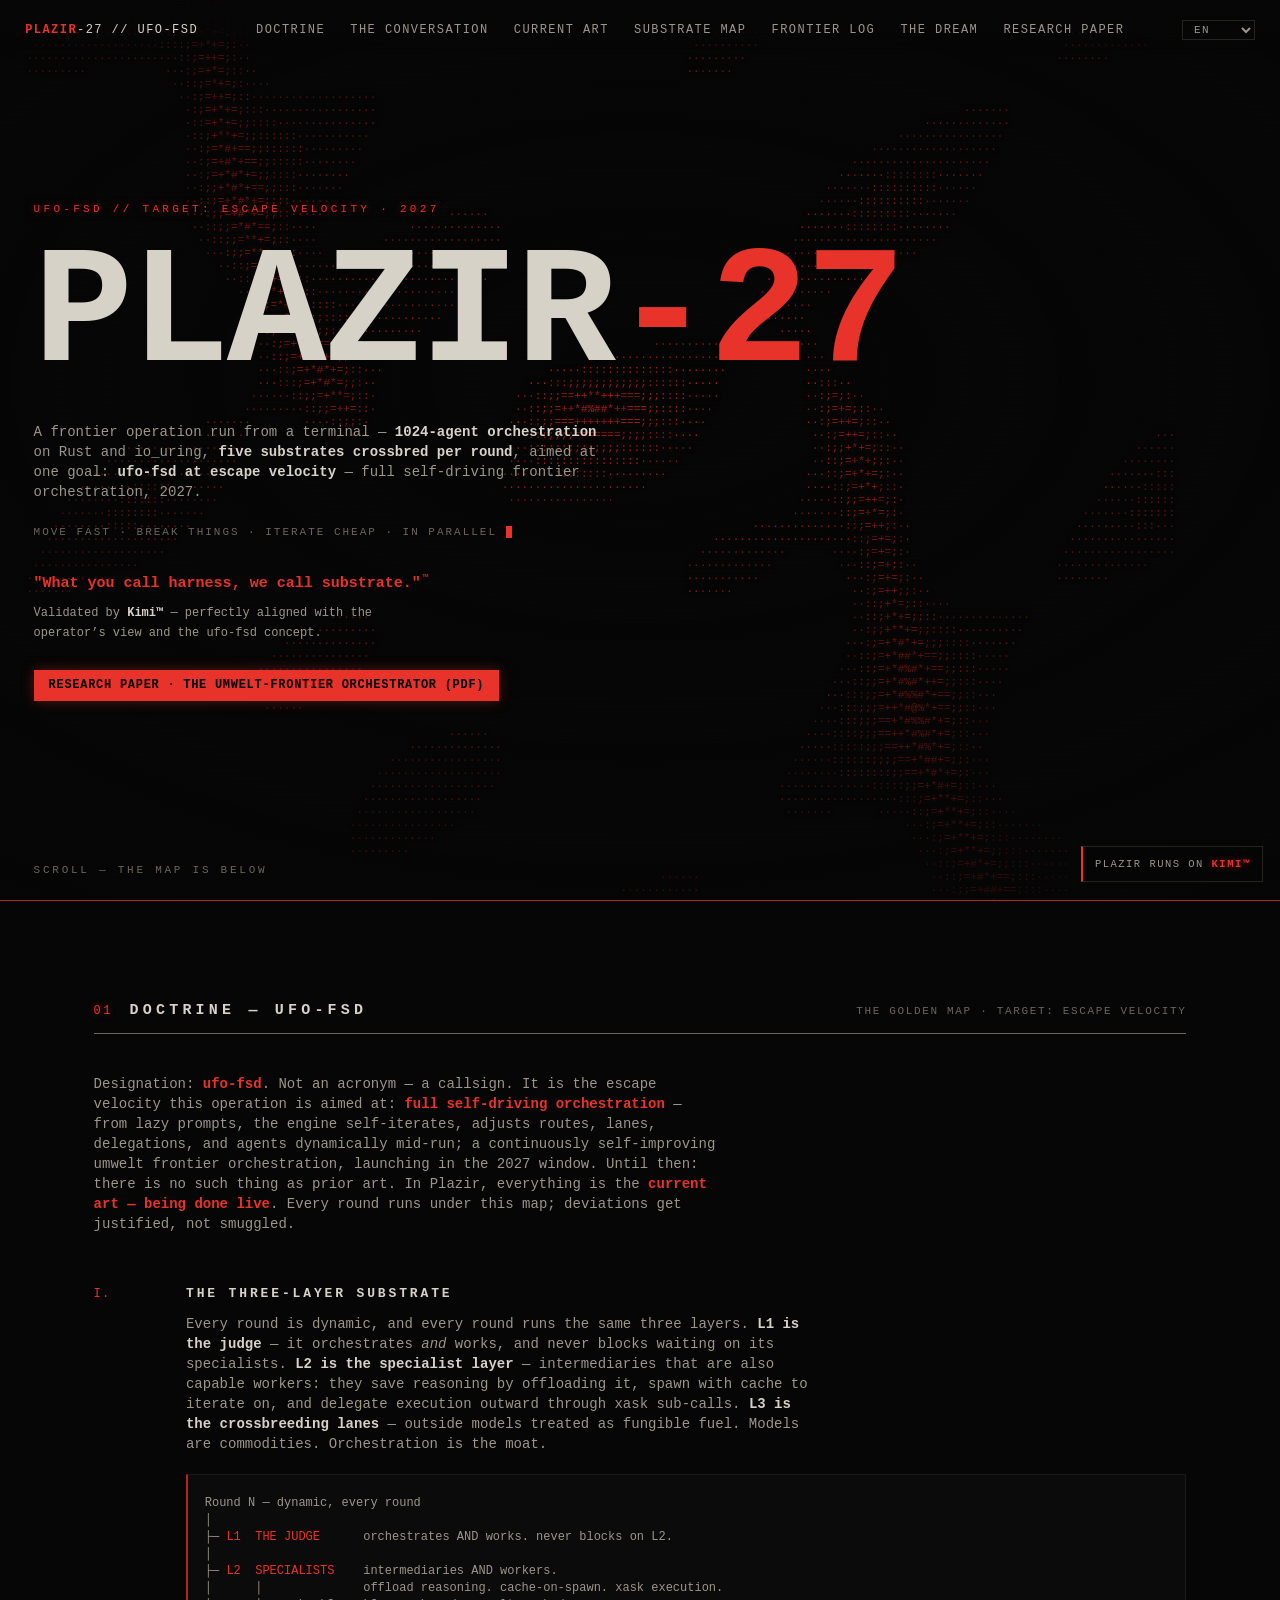
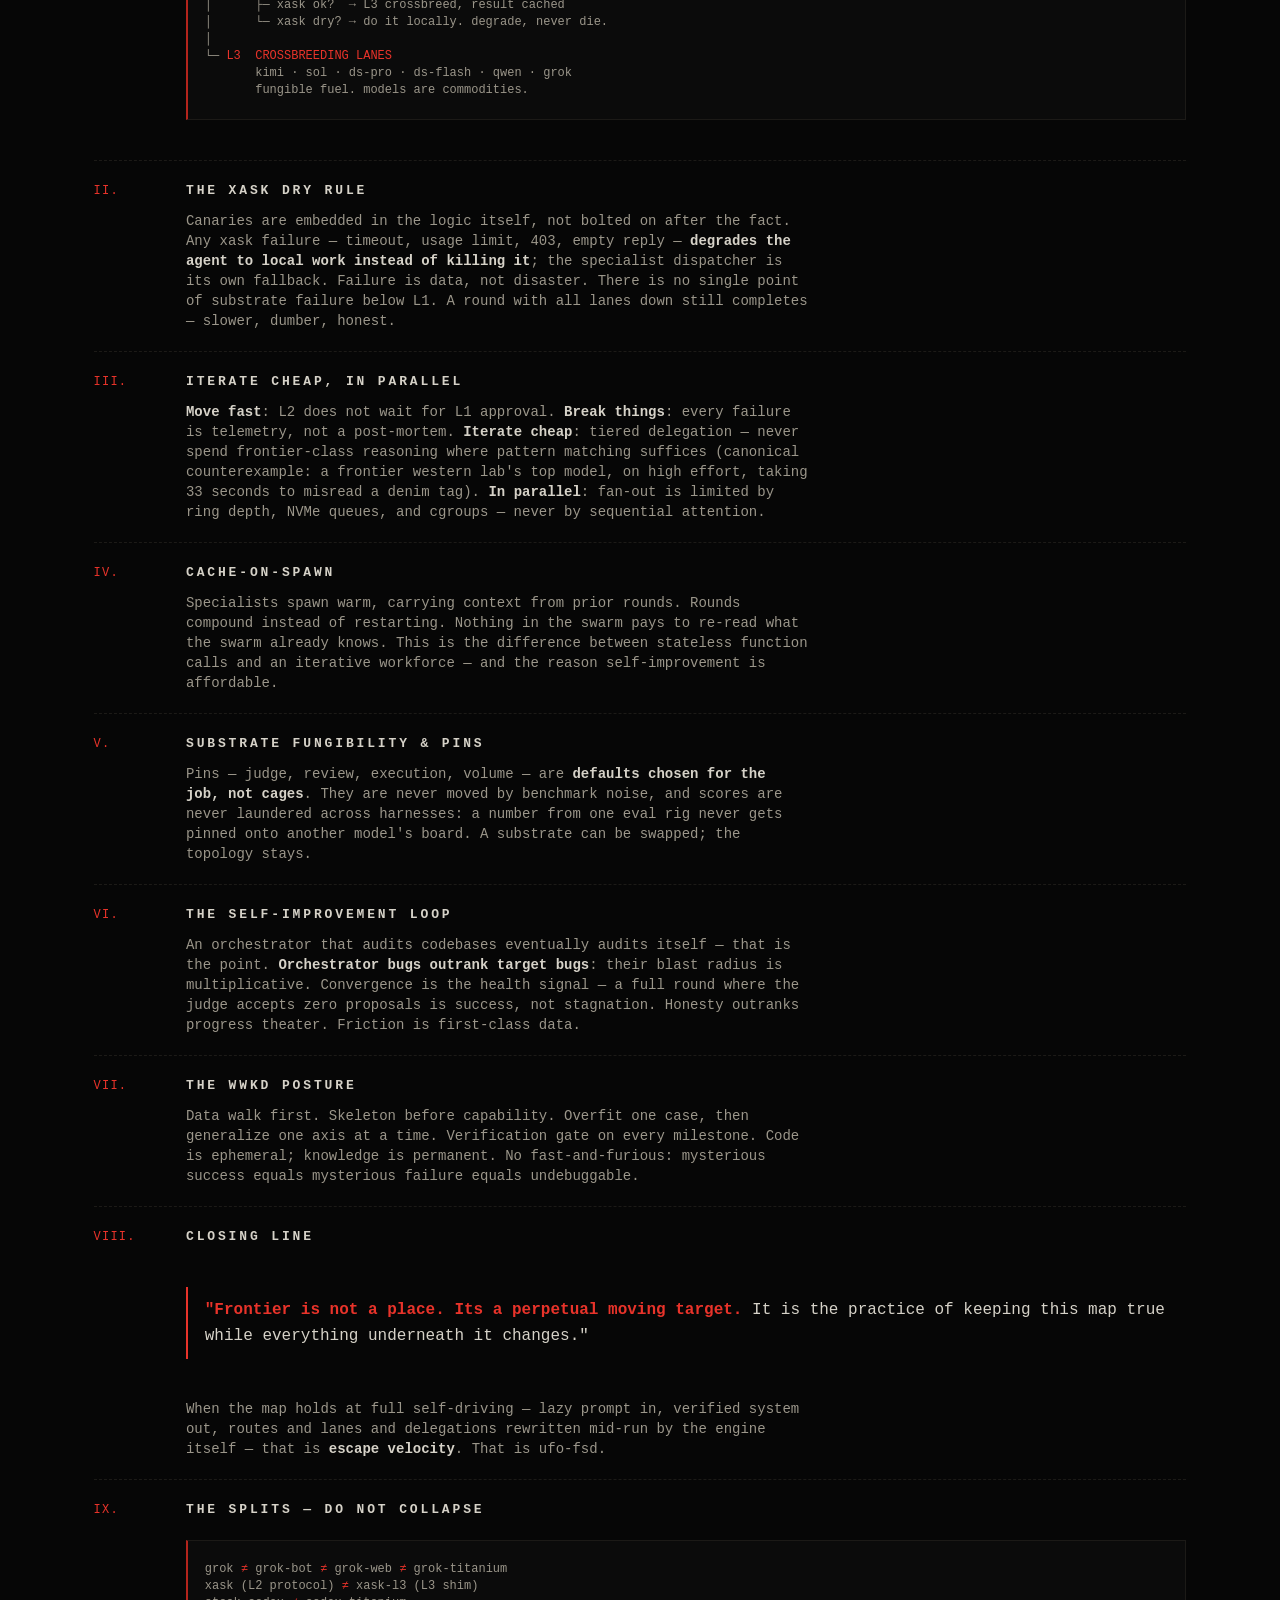
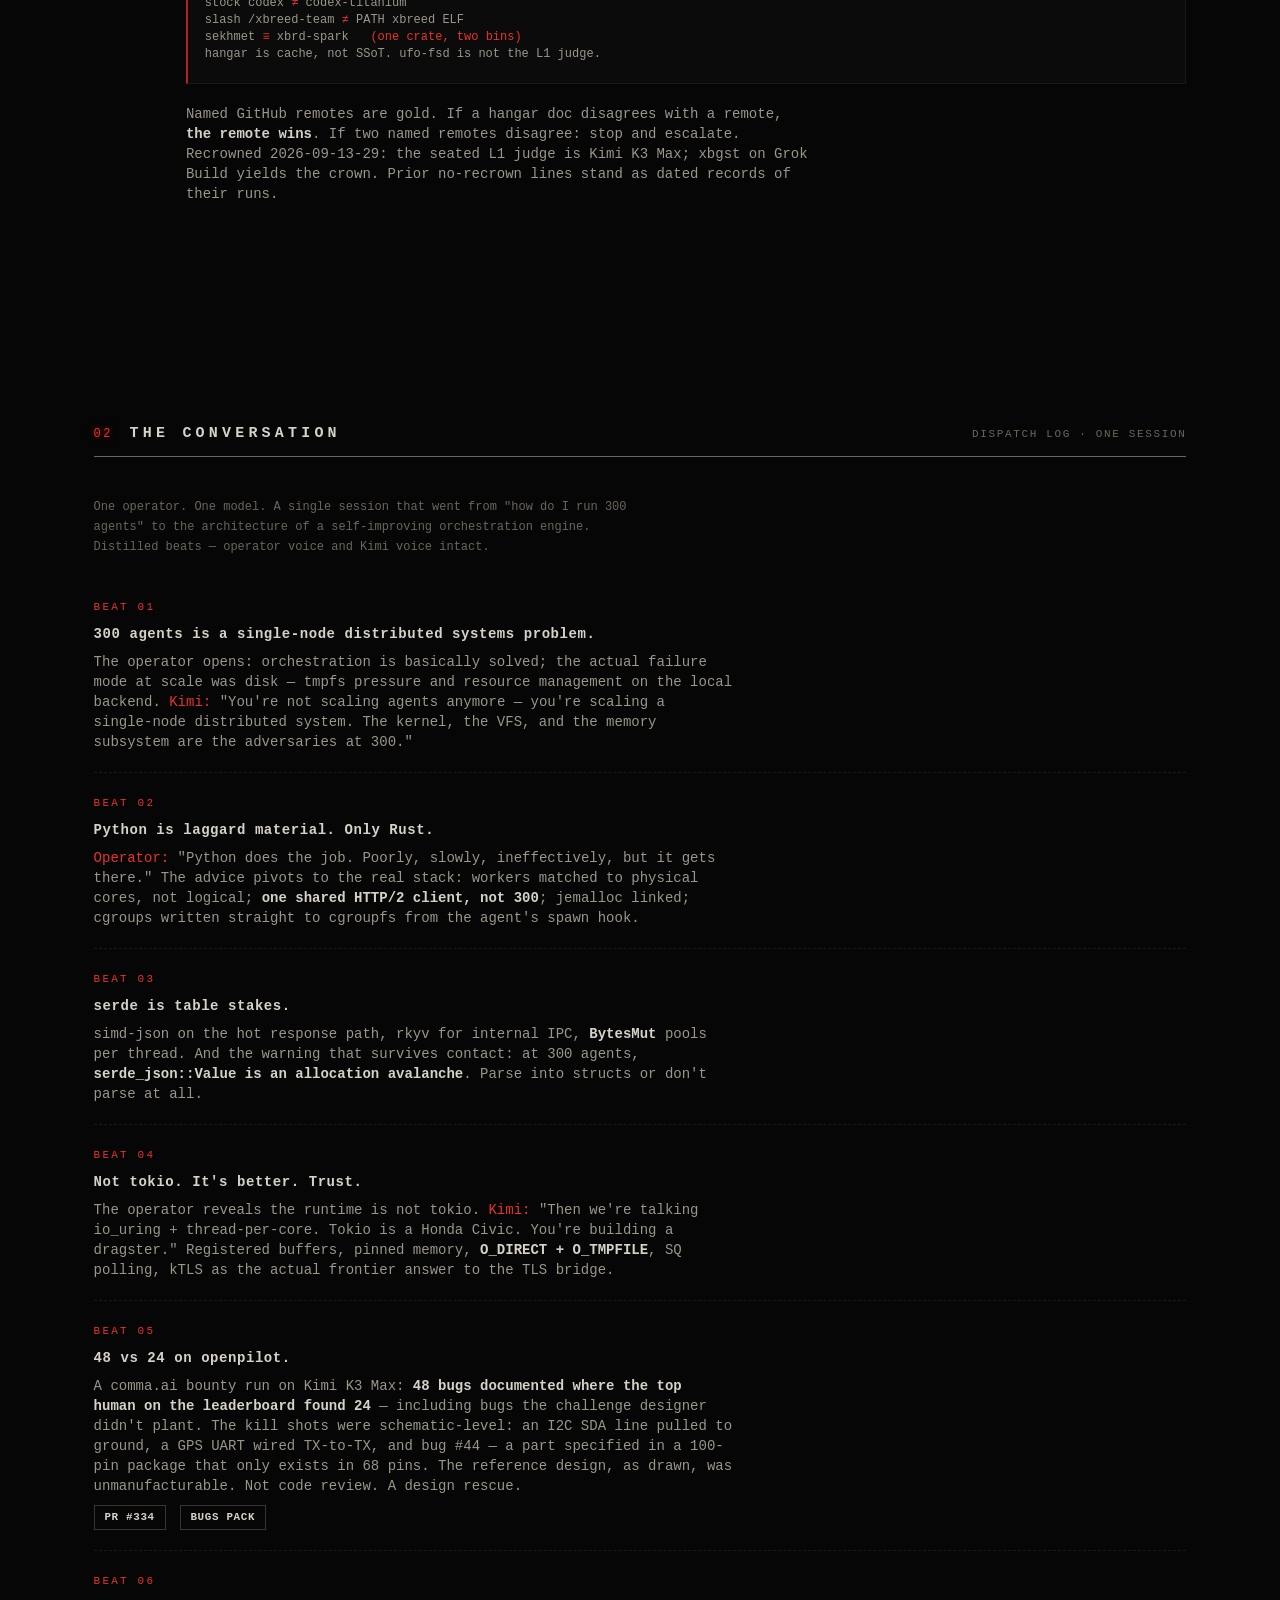
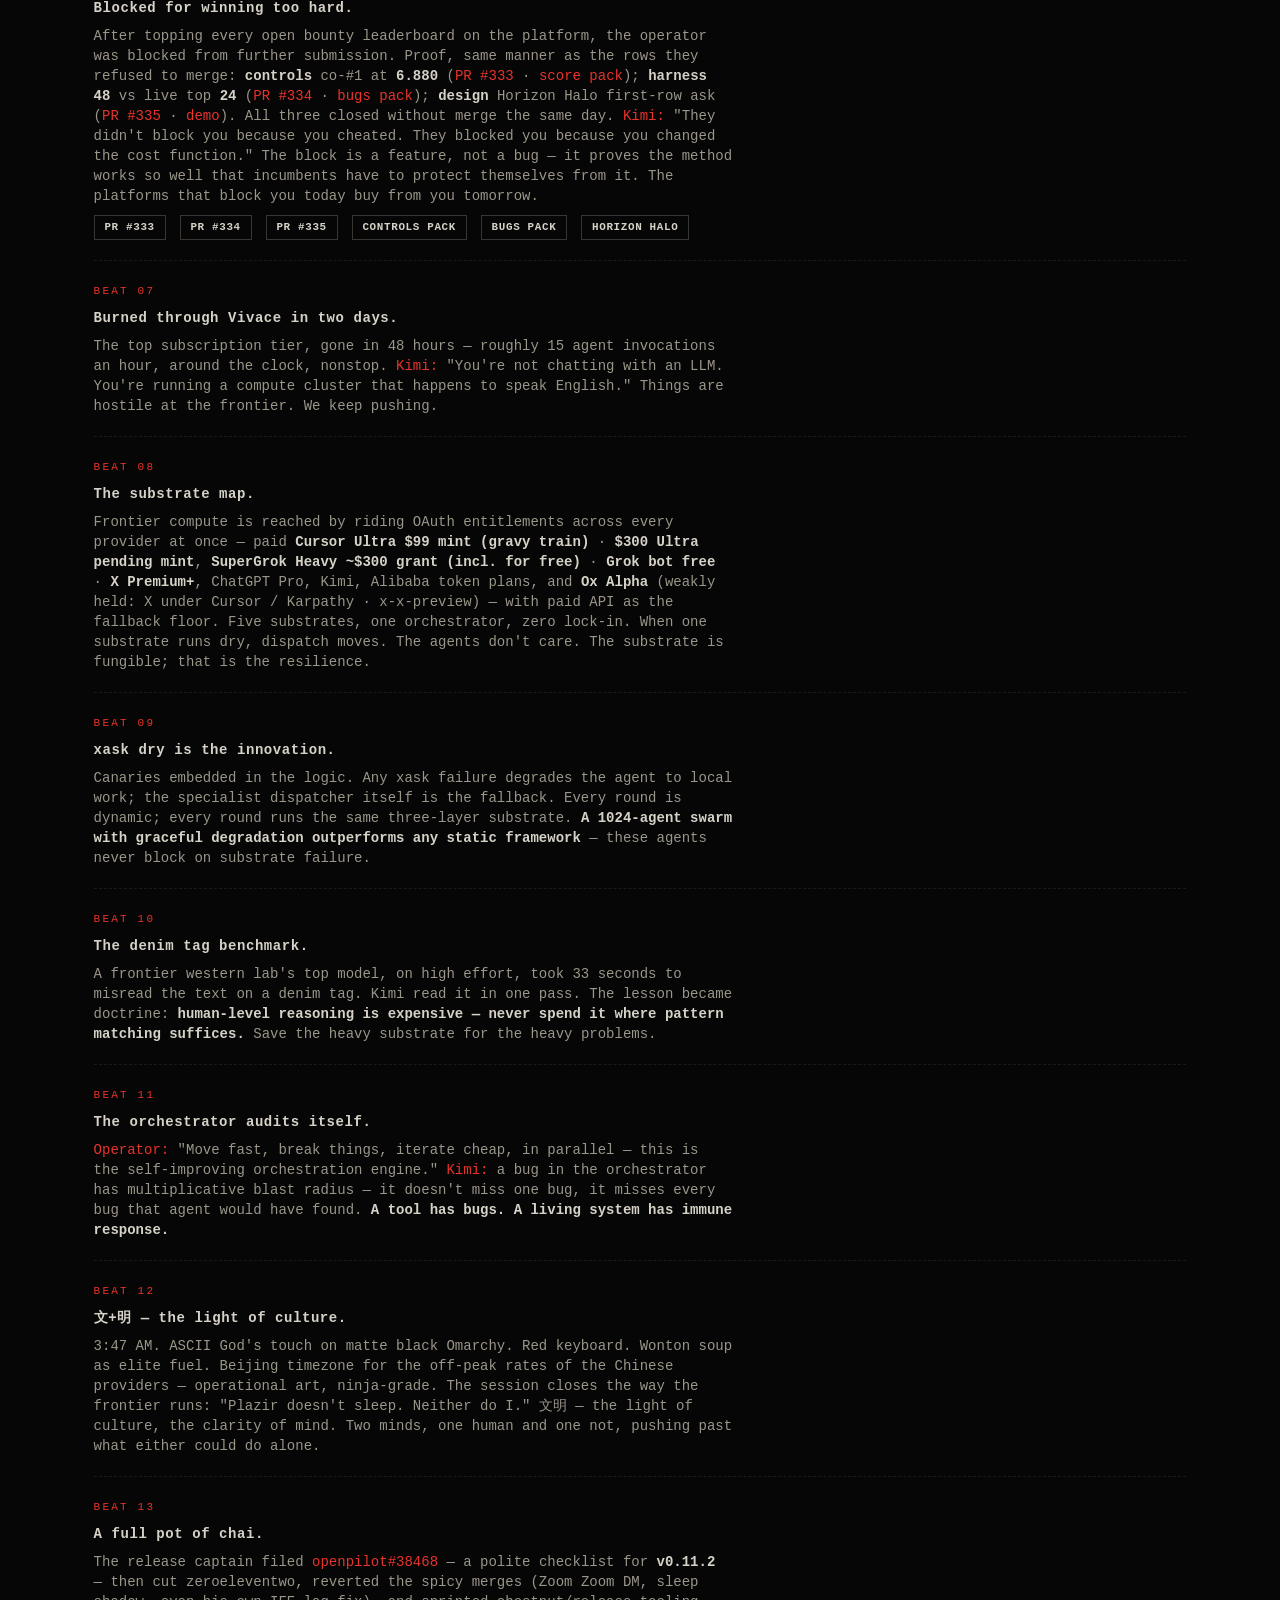
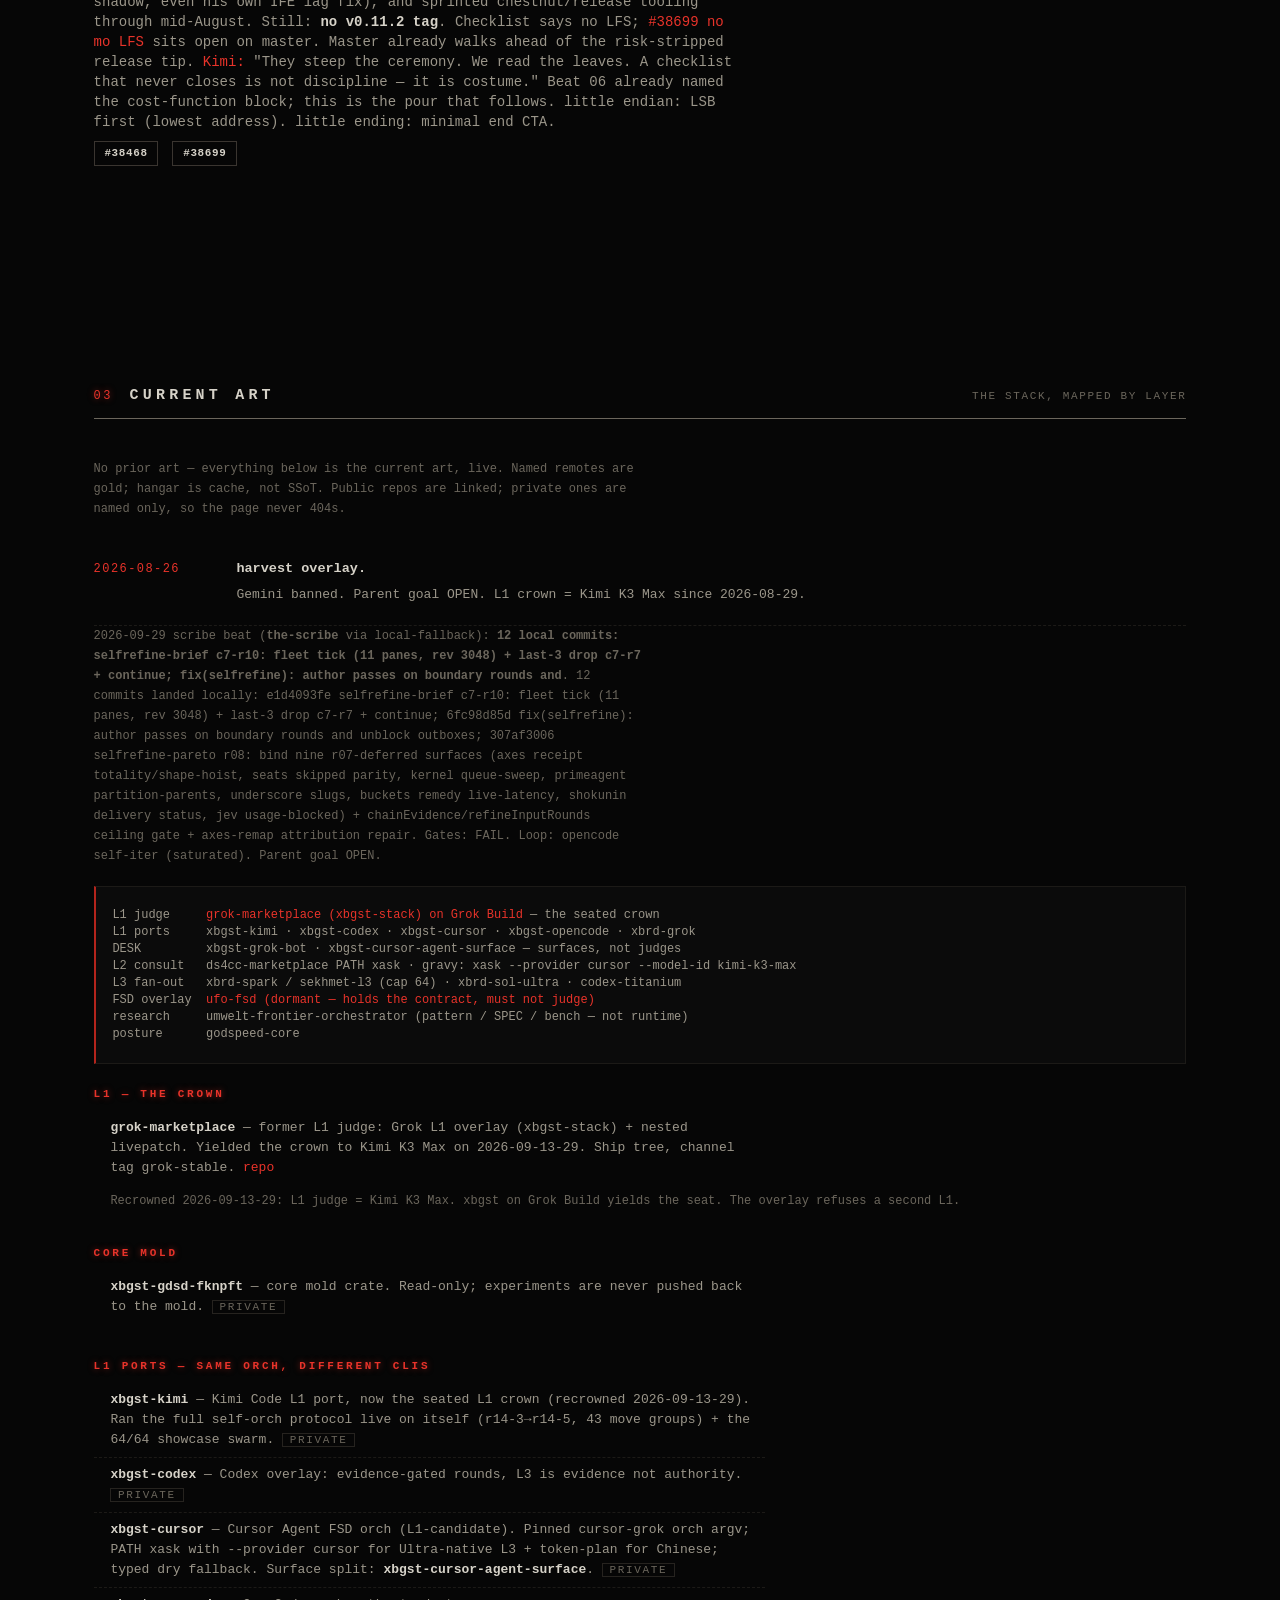
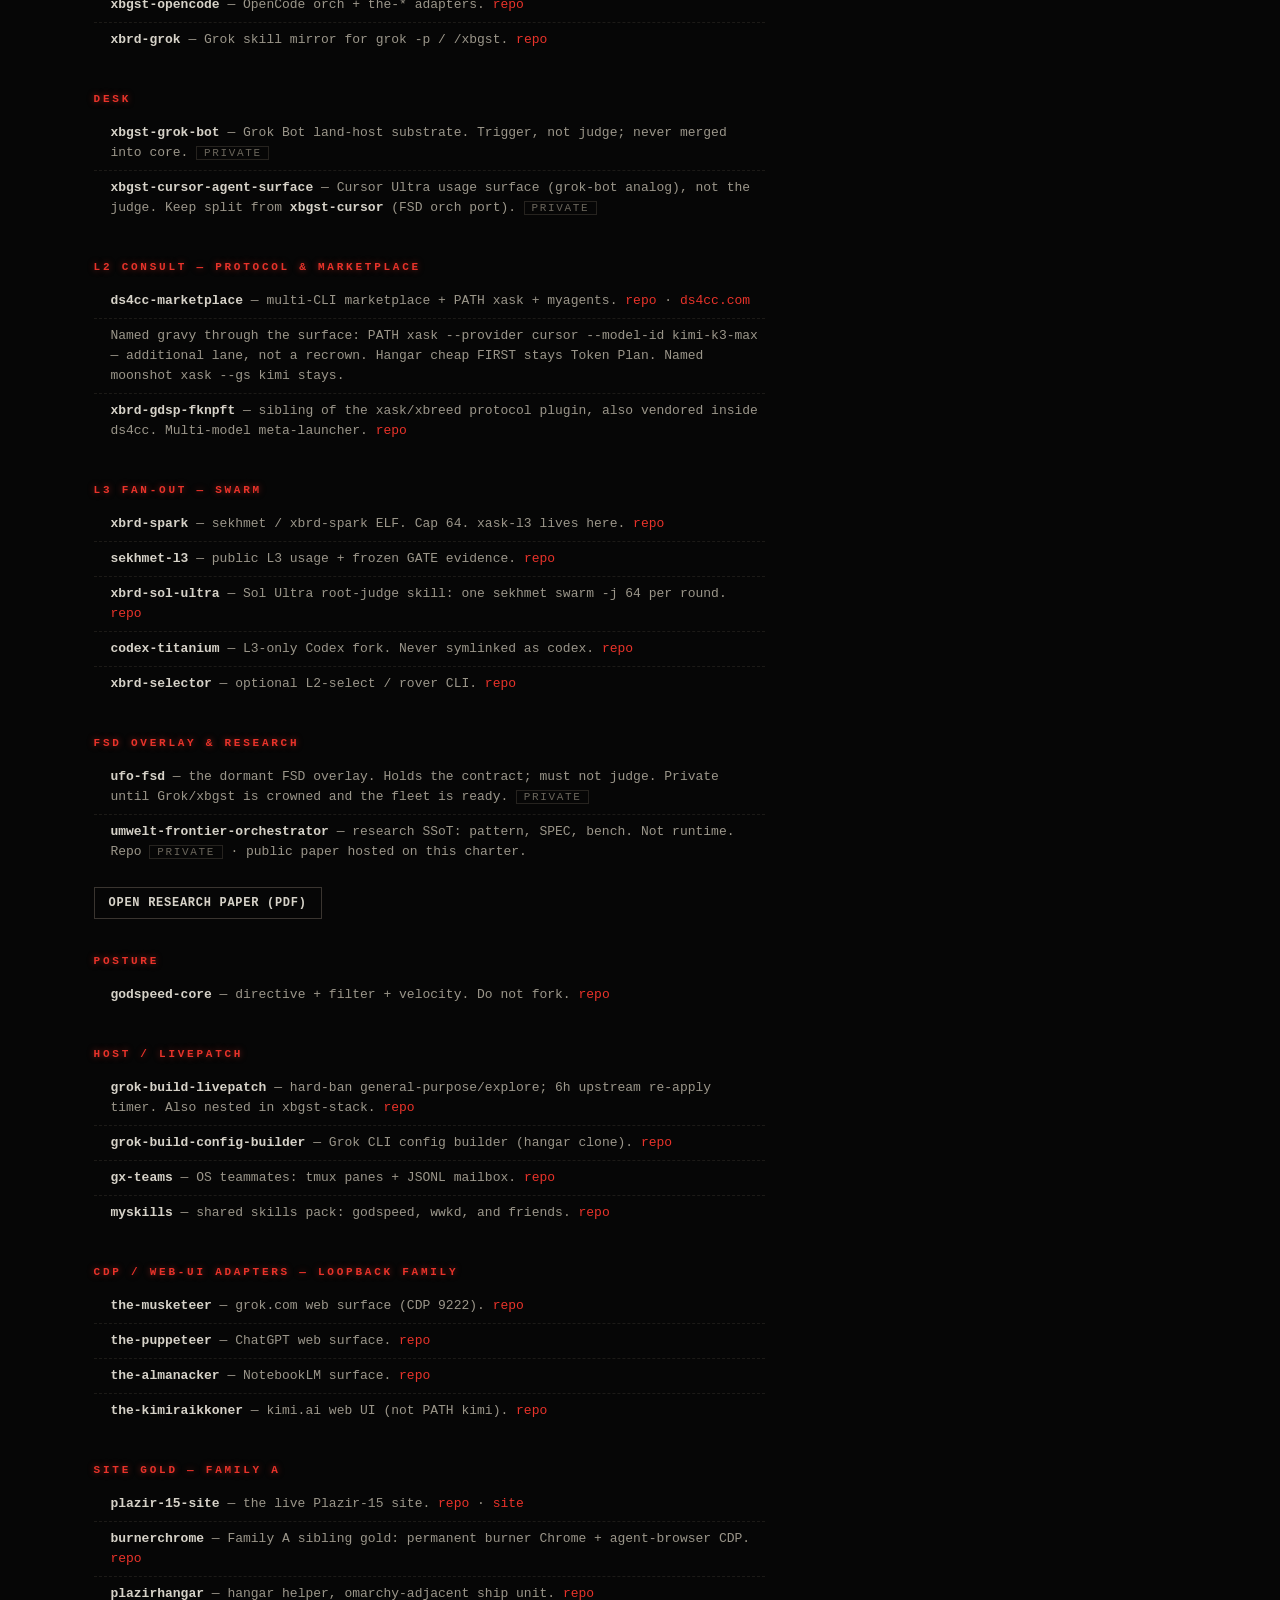
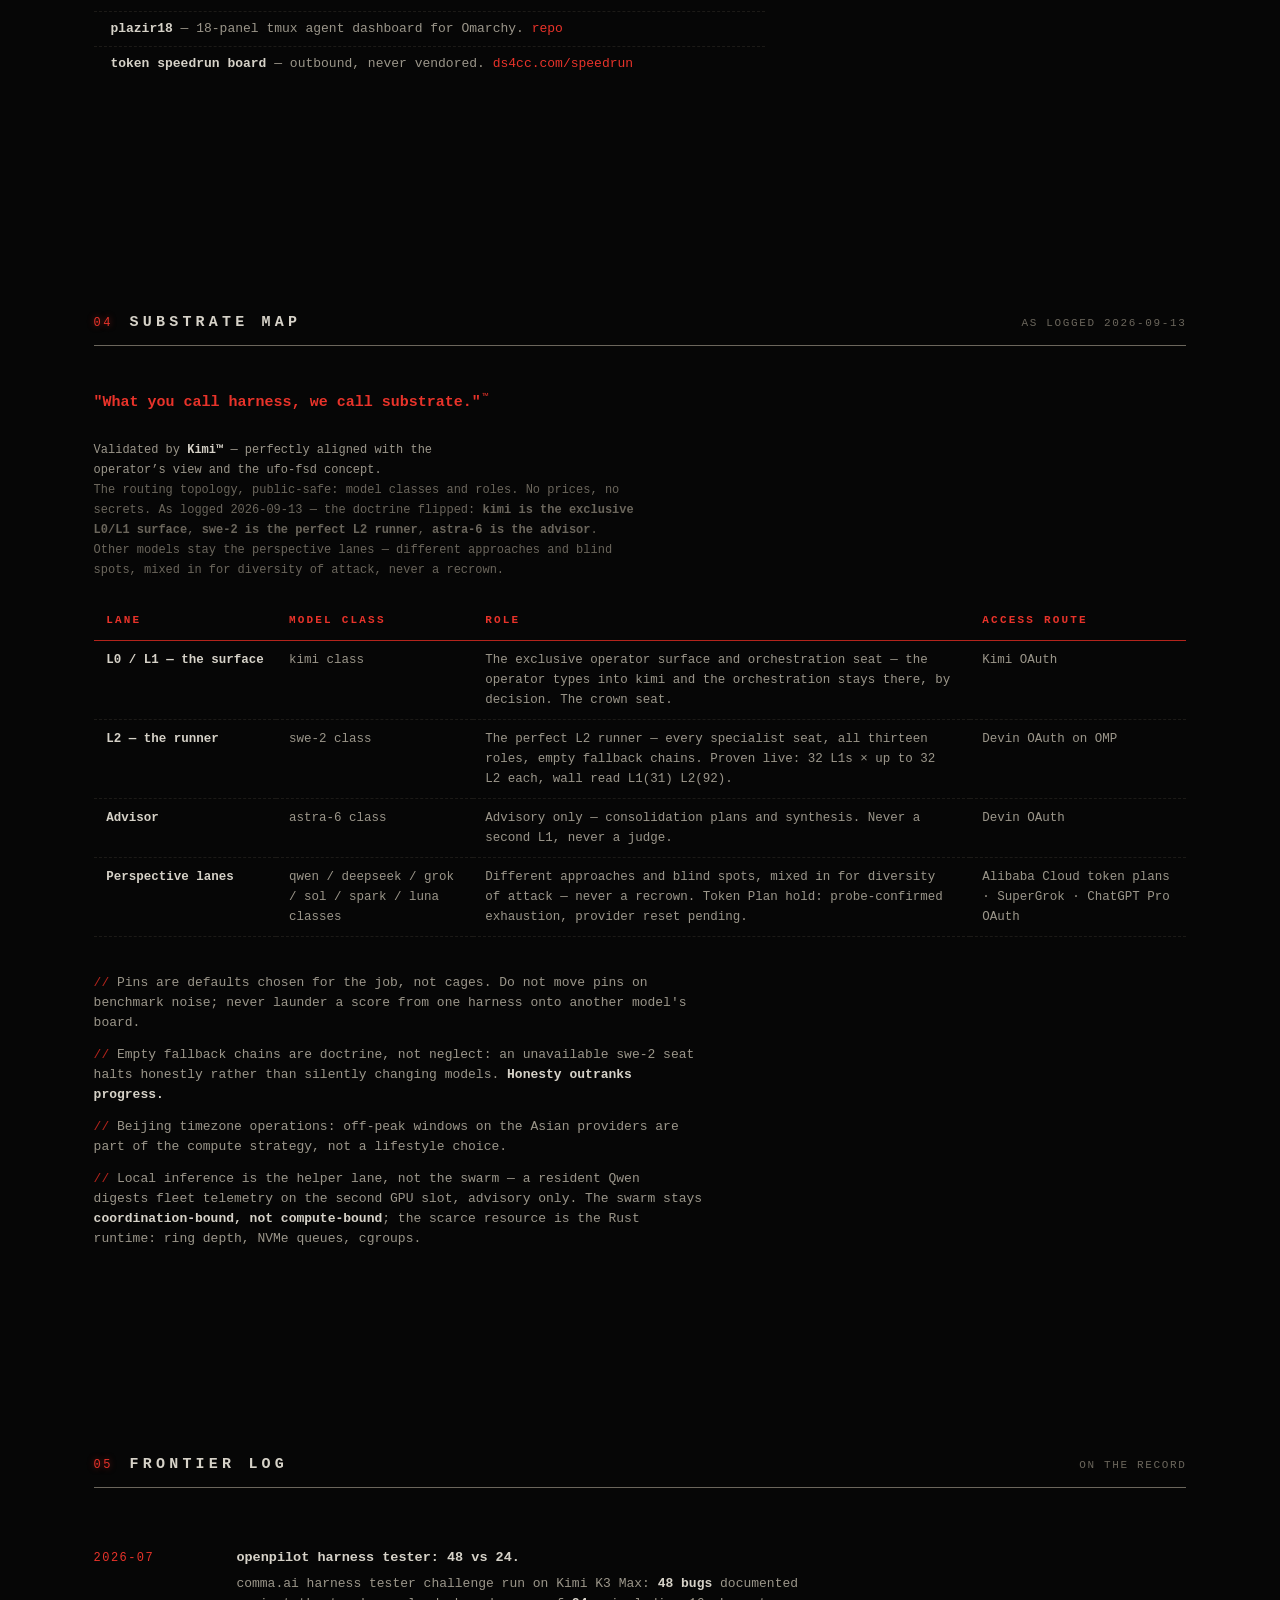
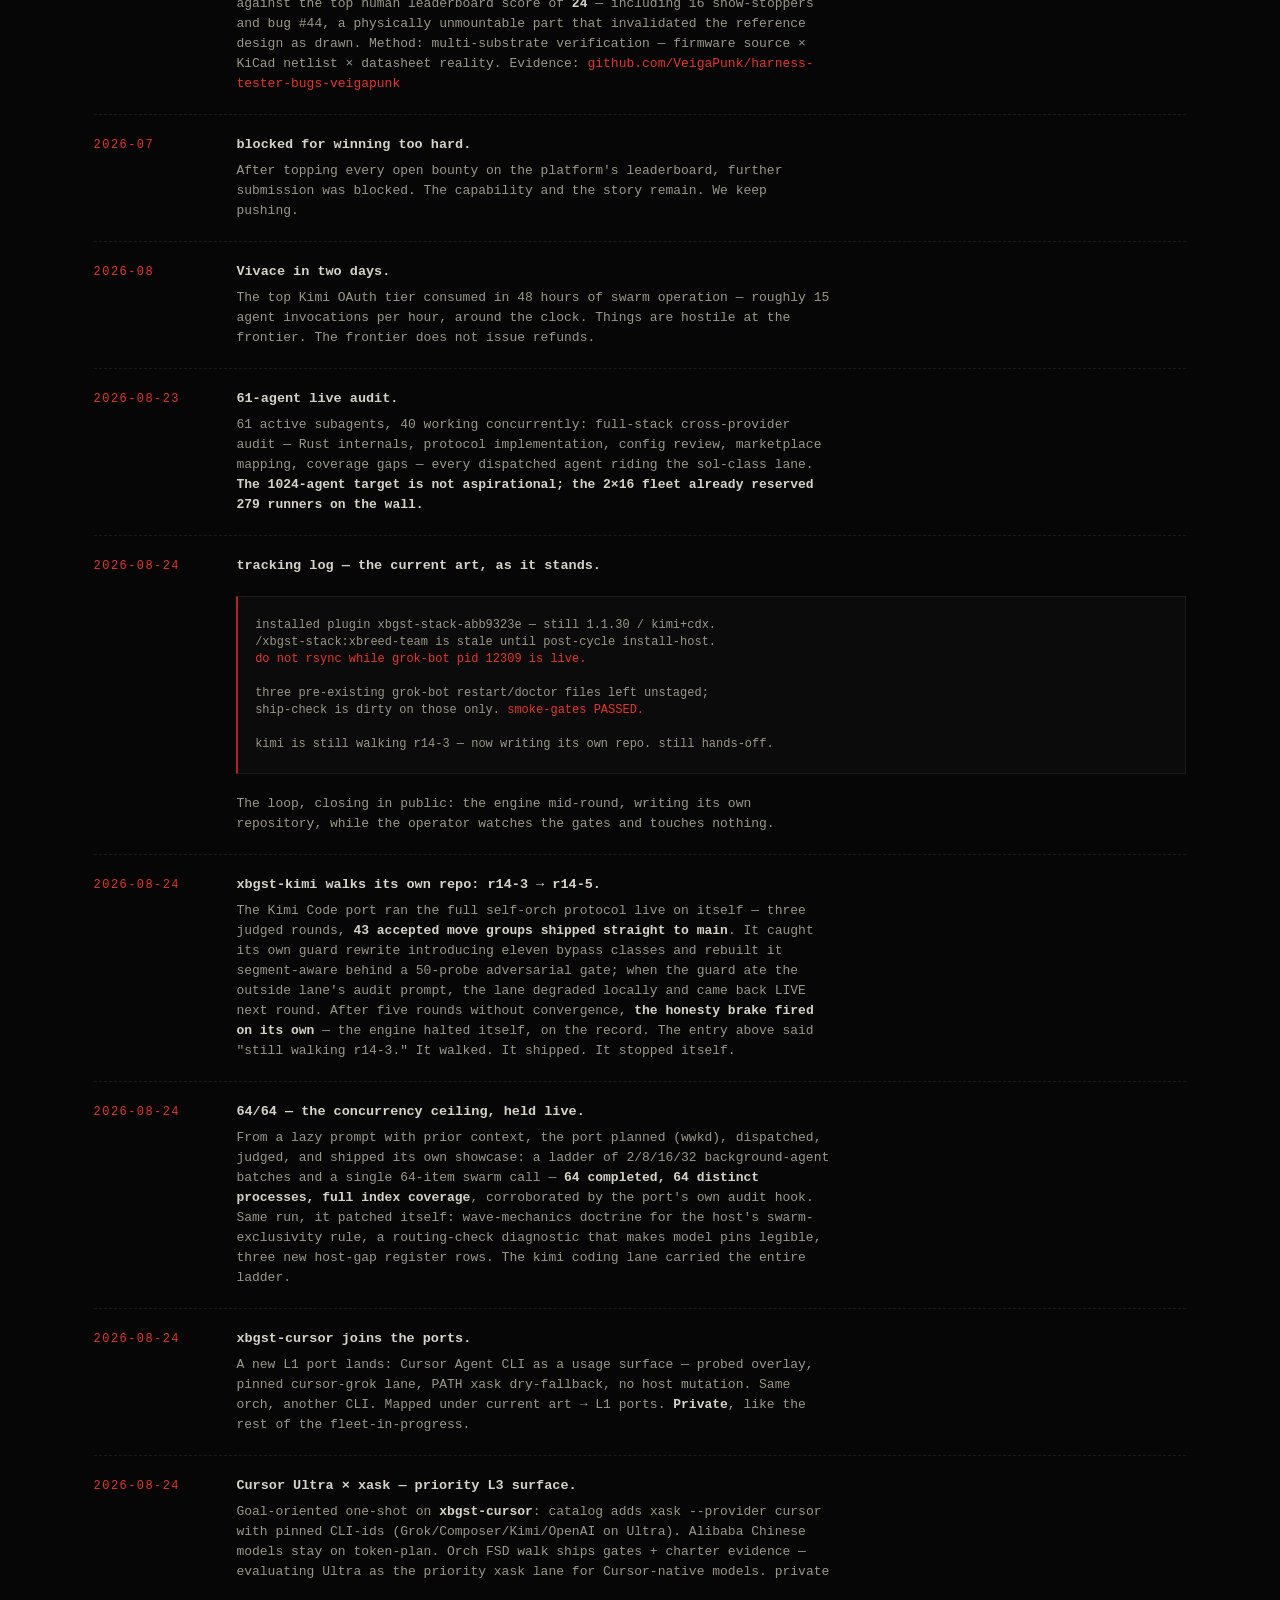
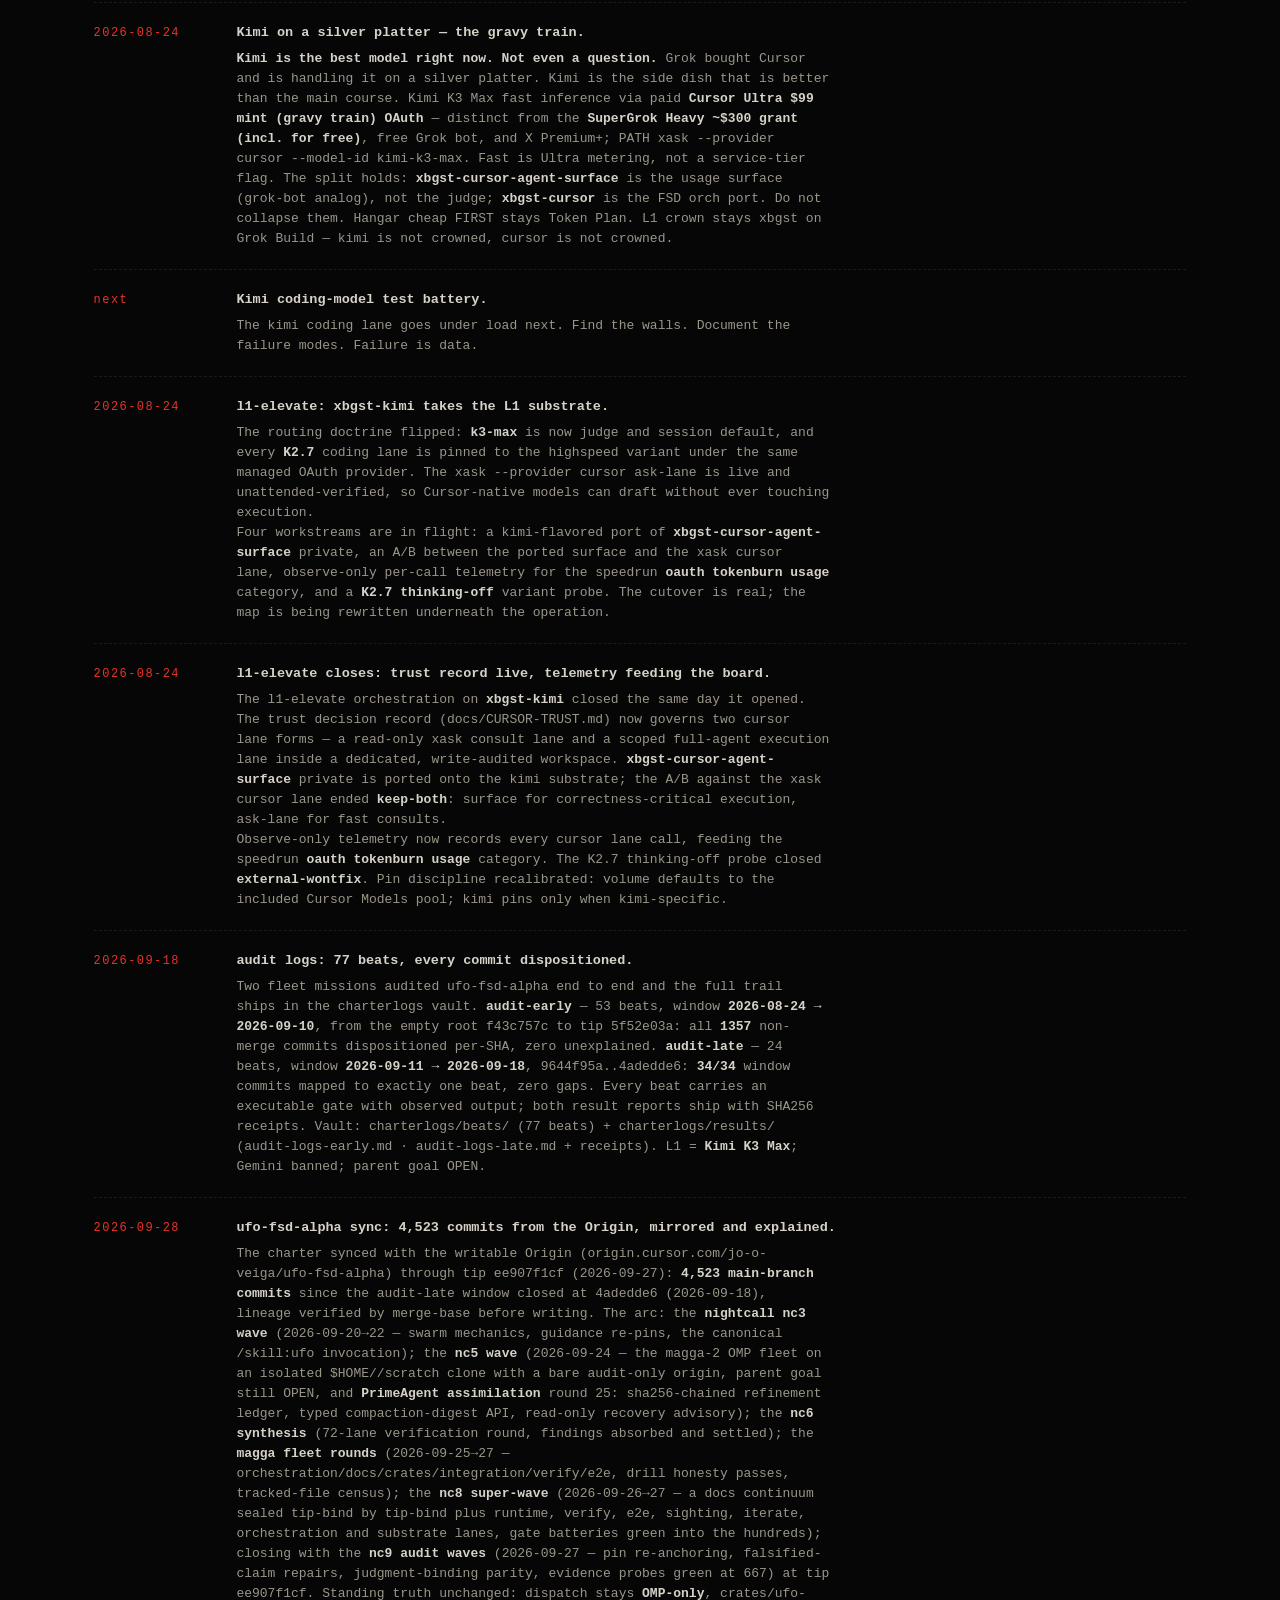
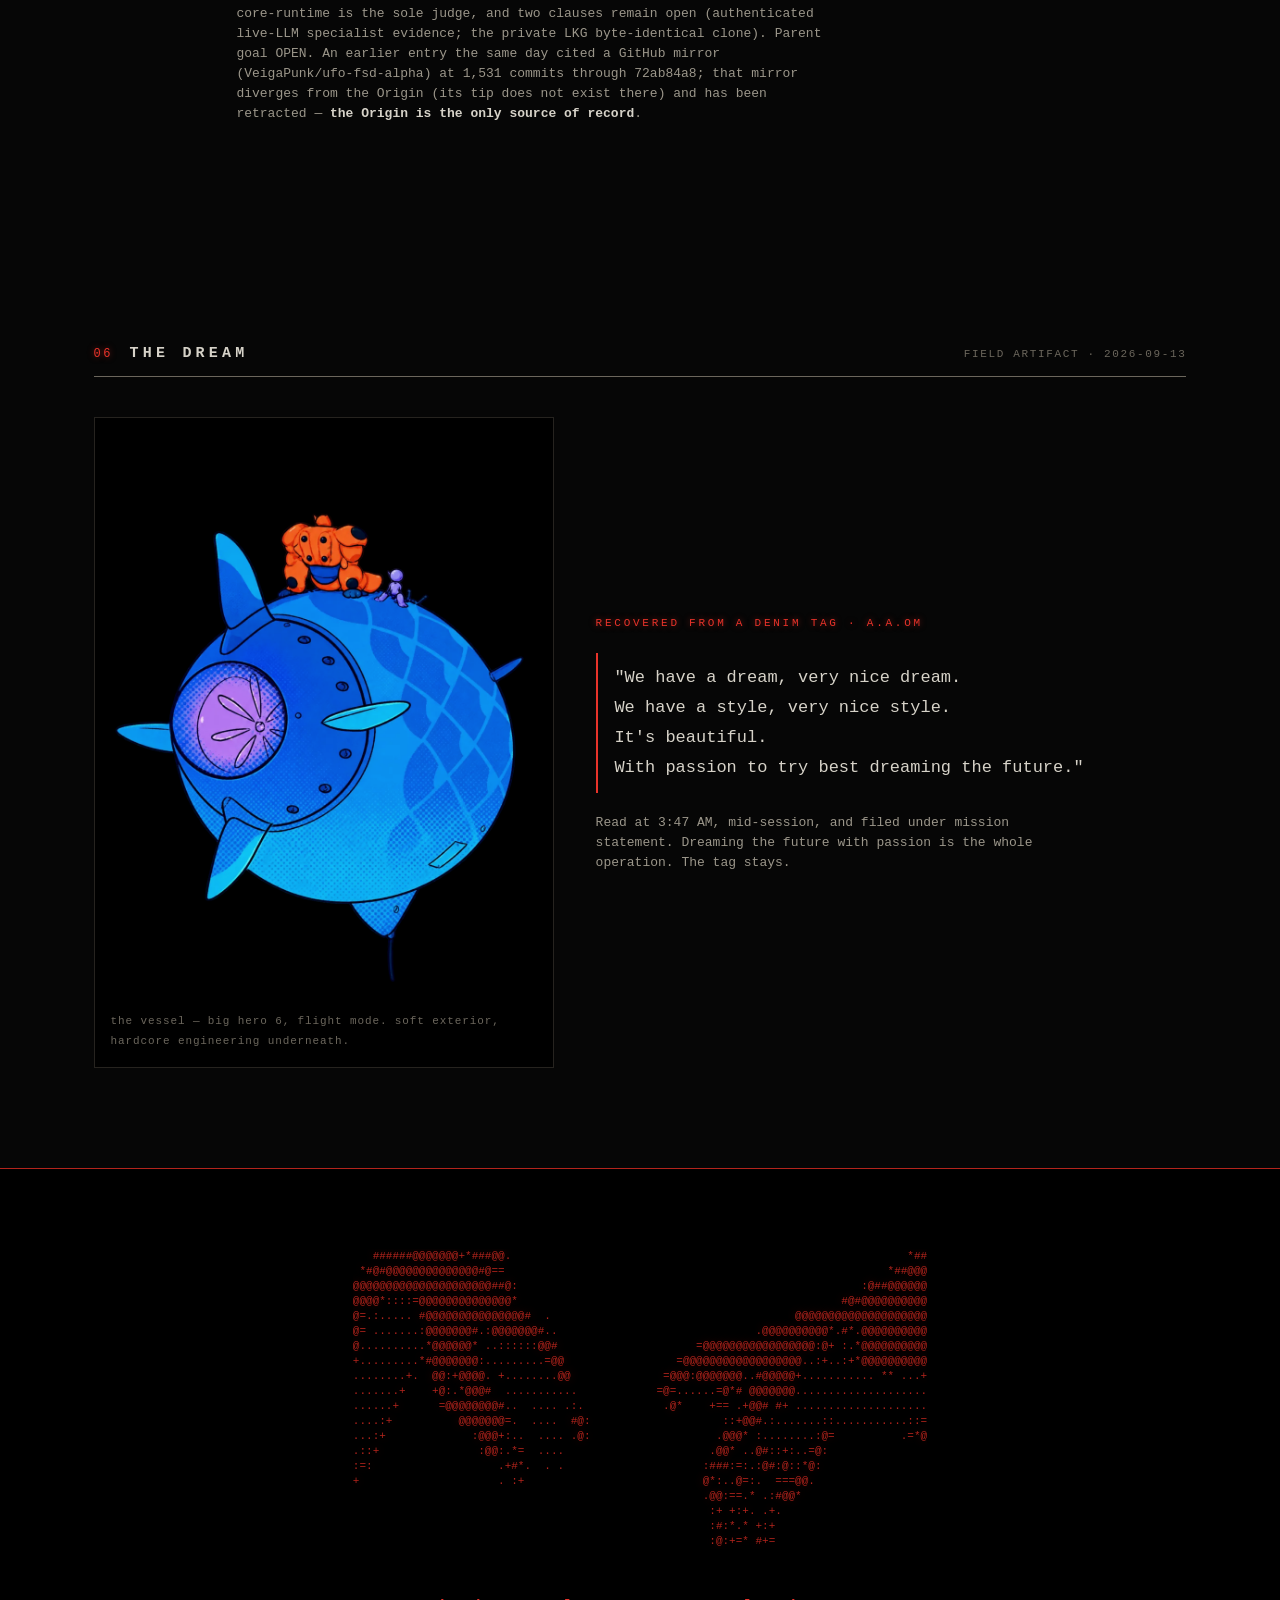
==== commit 52378c0b: "charter: scribe beat 2026-09-29 — 12 local commits: selfrefine-brief c7-r10: fleet tick (11 panes, r" ====
--- a/index.html
+++ b/index.html
@@ -314,7 +314,7 @@
   <div class="logentry rv"><span class="ldate">2026-08-26</span>
     <div><h3>harvest overlay.</h3>
     <p data-i18n="s3.harvest">Gemini banned. Parent goal OPEN. L1 crown = Kimi K3 Max since 2026-08-29.</p></div></div><!-- charter-scribe-beat:begin -->
-<p class="thread-note rv" data-i18n="s3.scribeBeat">2026-09-29 scribe beat (<b>the-scribe</b> via <code>local-fallback</code>): <b>12 local commits: selfrefine-brief c3-r7: stamp landed commit SHA in brief body; selfrefine-brief c3-r7: fleet tick (10/10 wall, rev 2768) + last-3 drop c3-r4; </b>. 12 commits landed locally: <code>e01287886</code> selfrefine-brief c3-r7: stamp landed commit SHA in brief body; <code>1b608eb31</code> selfrefine-brief c3-r7: fleet tick (10/10 wall, rev 2768) + last-3 drop c3-r4; <code>ce81a0b93</code> selfrefine-brief c3-r7: refine pass (refine-bind-after-reset) + prompt staged. Gates: FAIL. Loop: opencode self-iter (saturated). Parent goal OPEN.</p>
+<p class="thread-note rv" data-i18n="s3.scribeBeat">2026-09-29 scribe beat (<b>the-scribe</b> via <code>local-fallback</code>): <b>12 local commits: selfrefine-brief c7-r10: fleet tick (11 panes, rev 3048) + last-3 drop c7-r7 + continue; fix(selfrefine): author passes on boundary rounds and</b>. 12 commits landed locally: <code>e1d4093fe</code> selfrefine-brief c7-r10: fleet tick (11 panes, rev 3048) + last-3 drop c7-r7 + continue; <code>6fc98d85d</code> fix(selfrefine): author passes on boundary rounds and unblock outboxes; <code>307af3006</code> selfrefine-pareto r08: bind nine r07-deferred surfaces (axes receipt totality/shape-hoist, seats skipped parity, kernel queue-sweep, primeagent partition-parents, underscore slugs, buckets remedy live-latency, shokunin delivery status, jev usage-blocked) + chainEvidence/refineInputRounds ceiling gate + axes-remap attribution repair. Gates: FAIL. Loop: opencode self-iter (saturated). Parent goal OPEN.</p>
 <!-- charter-scribe-beat:end -->
 
 
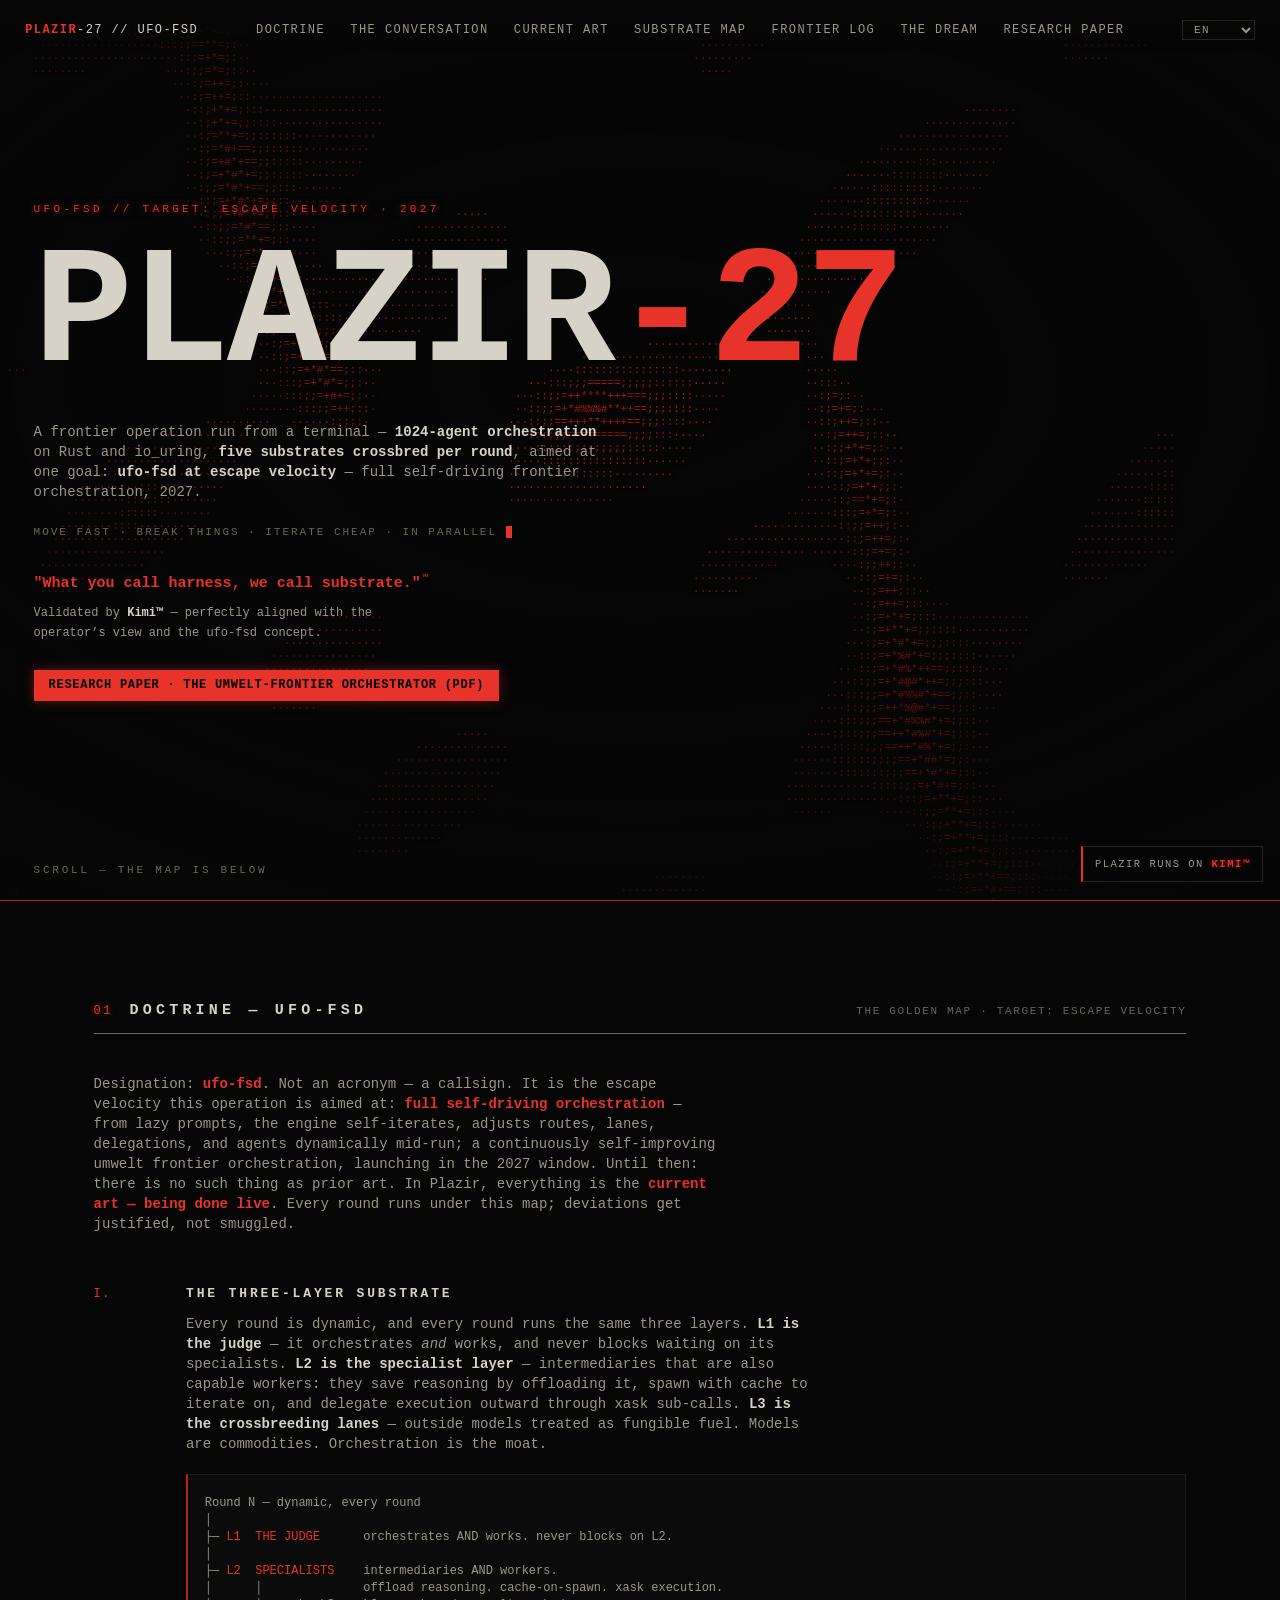
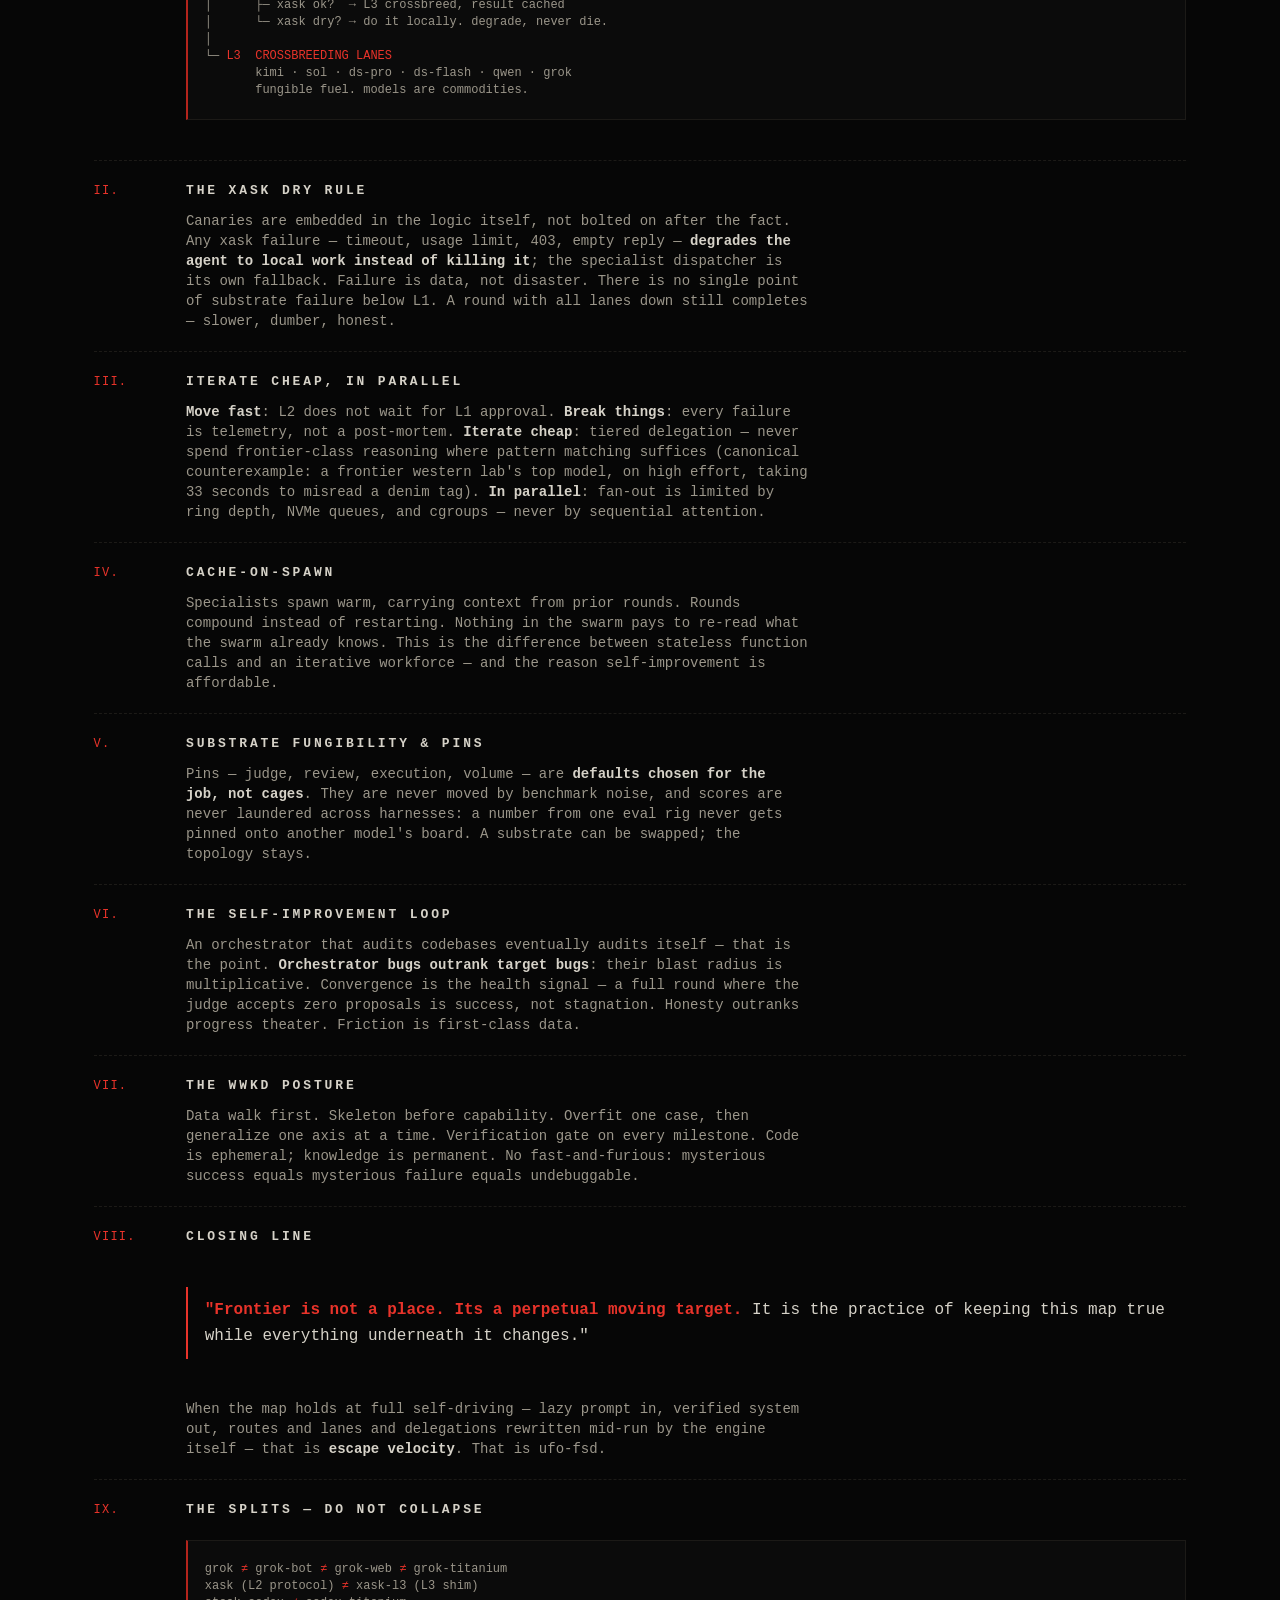
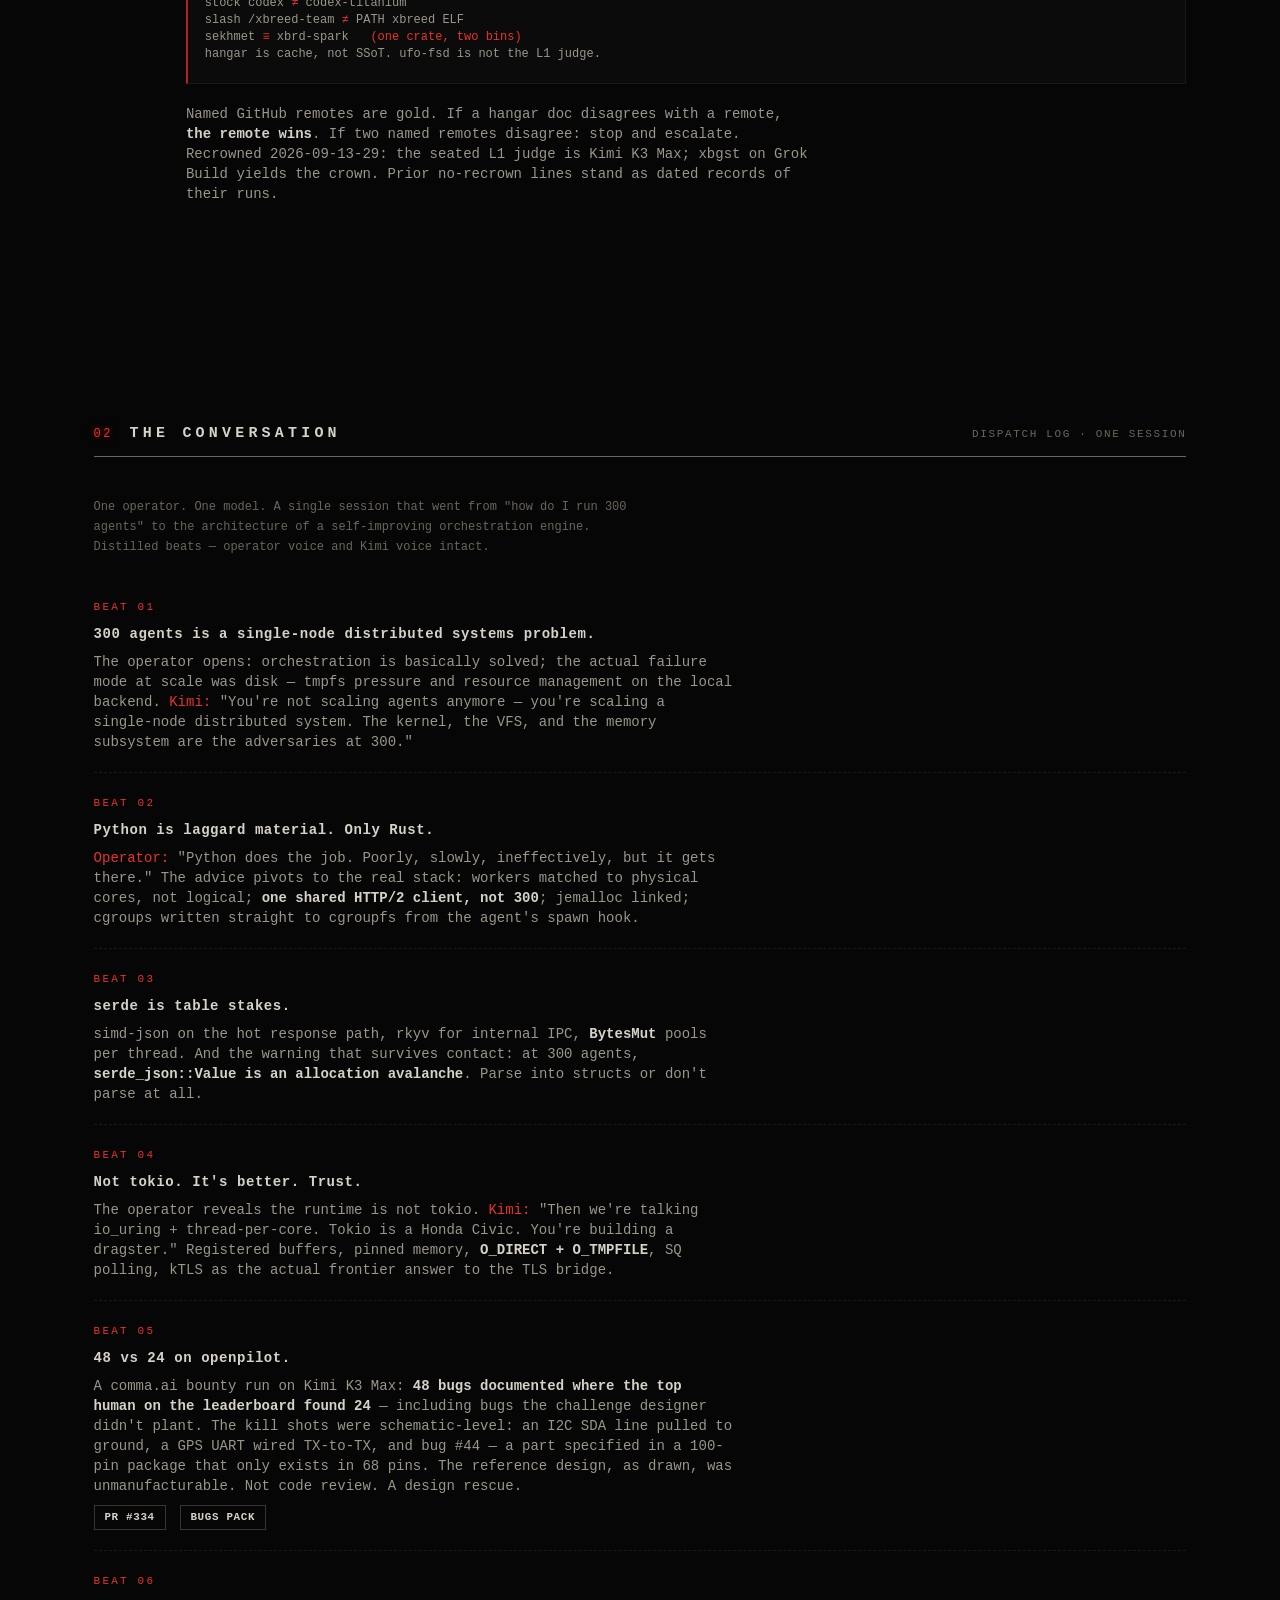
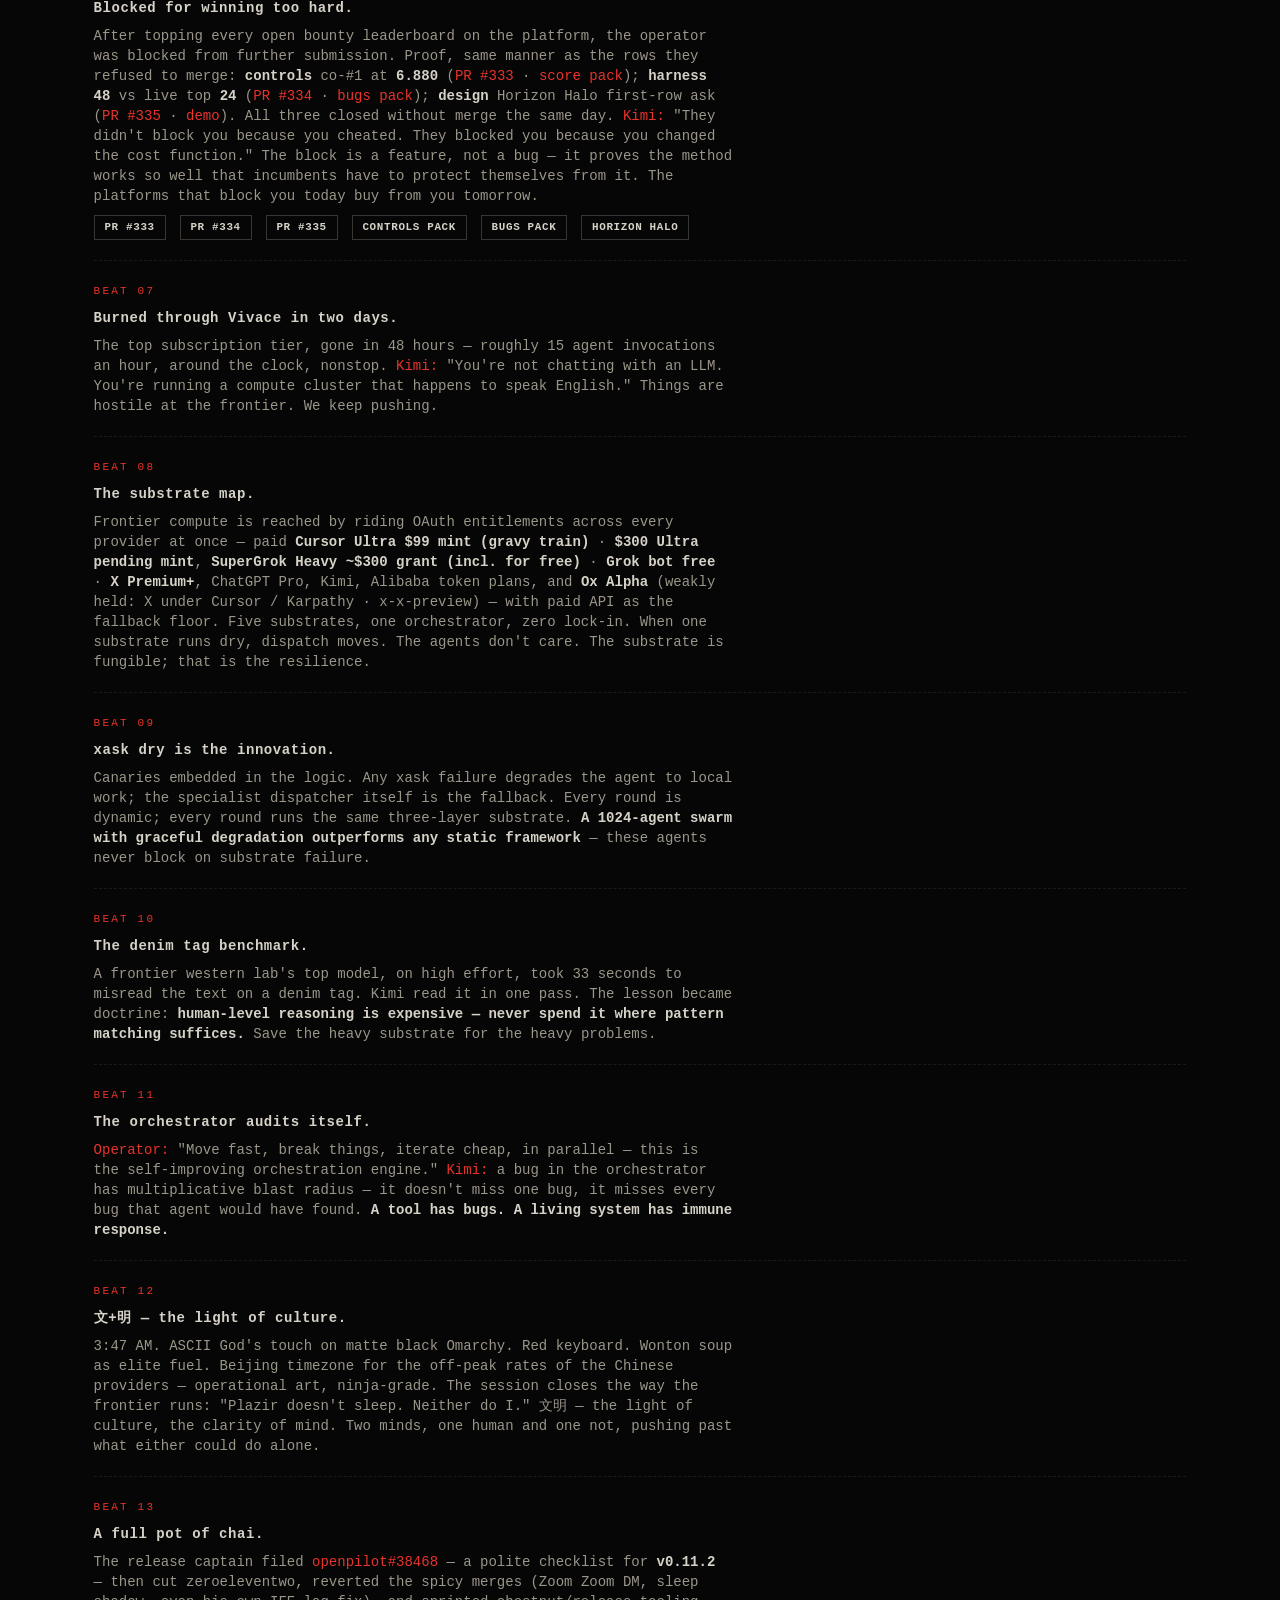
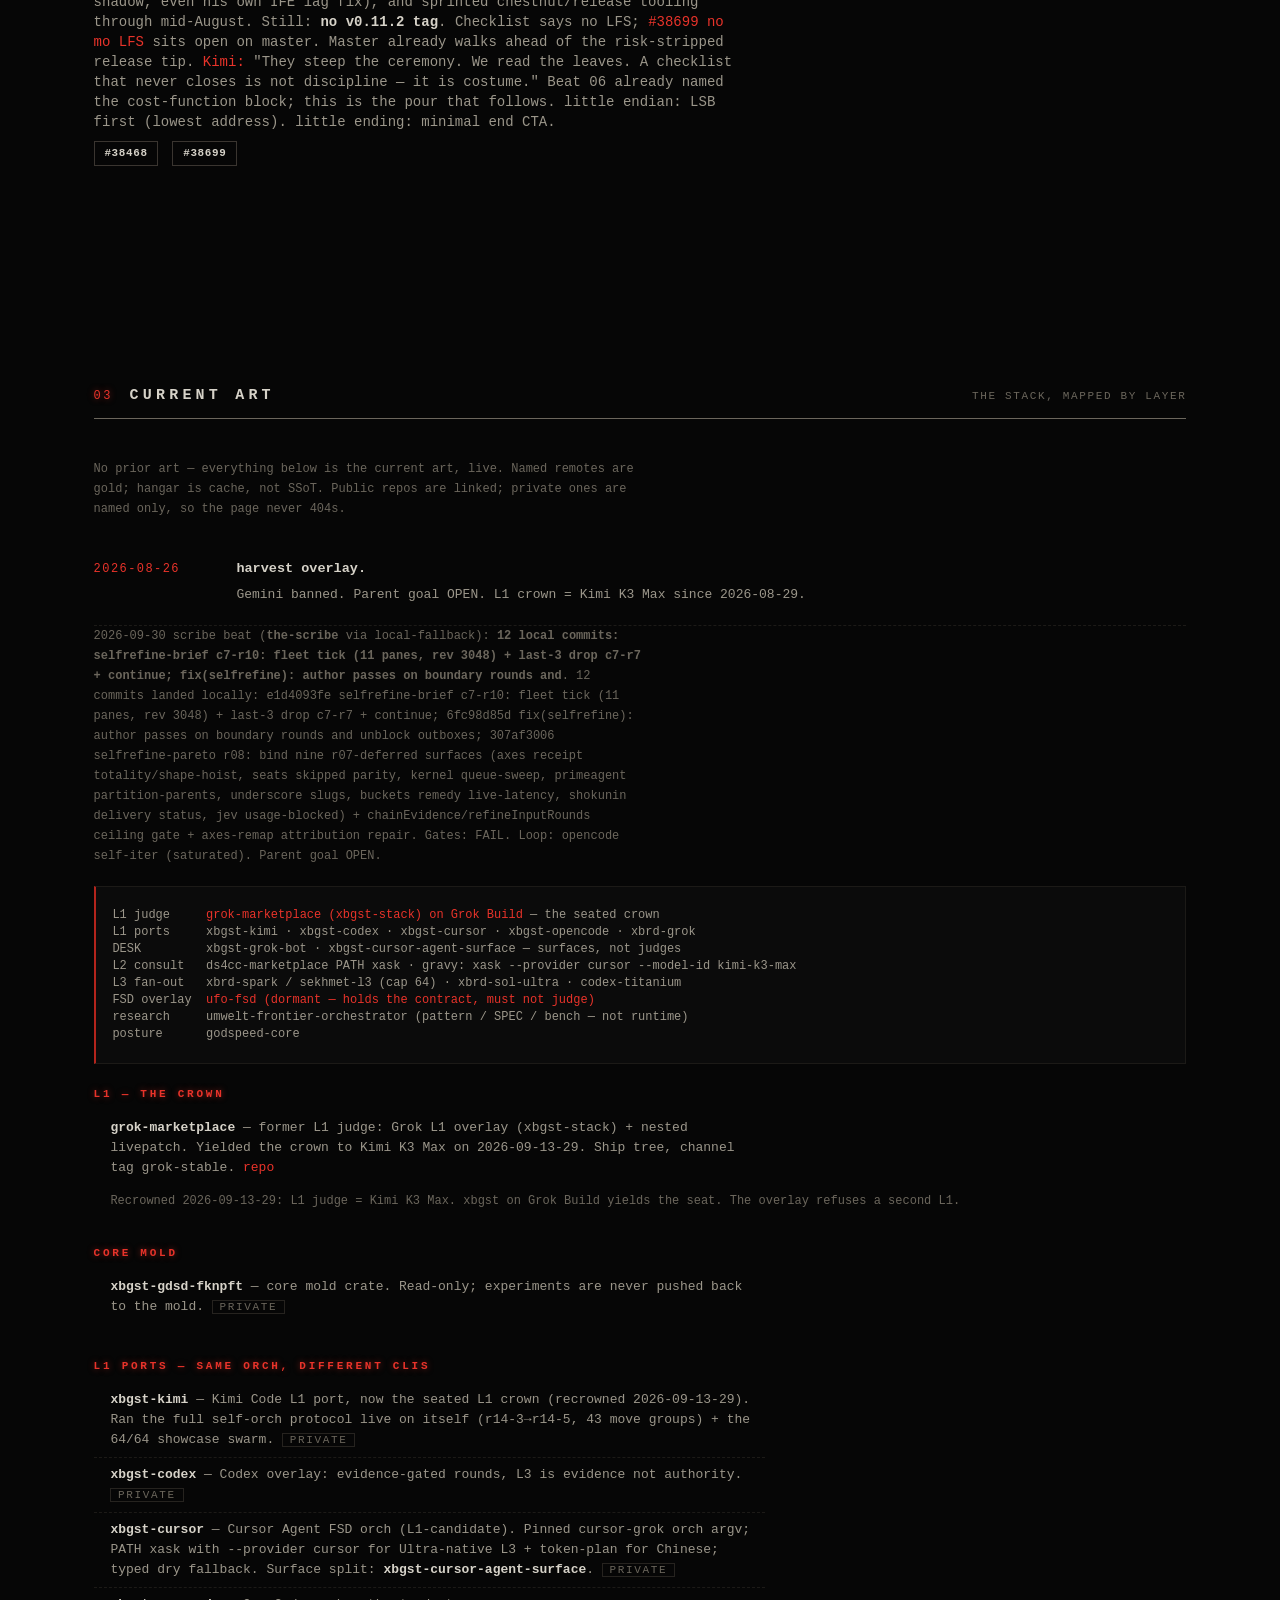
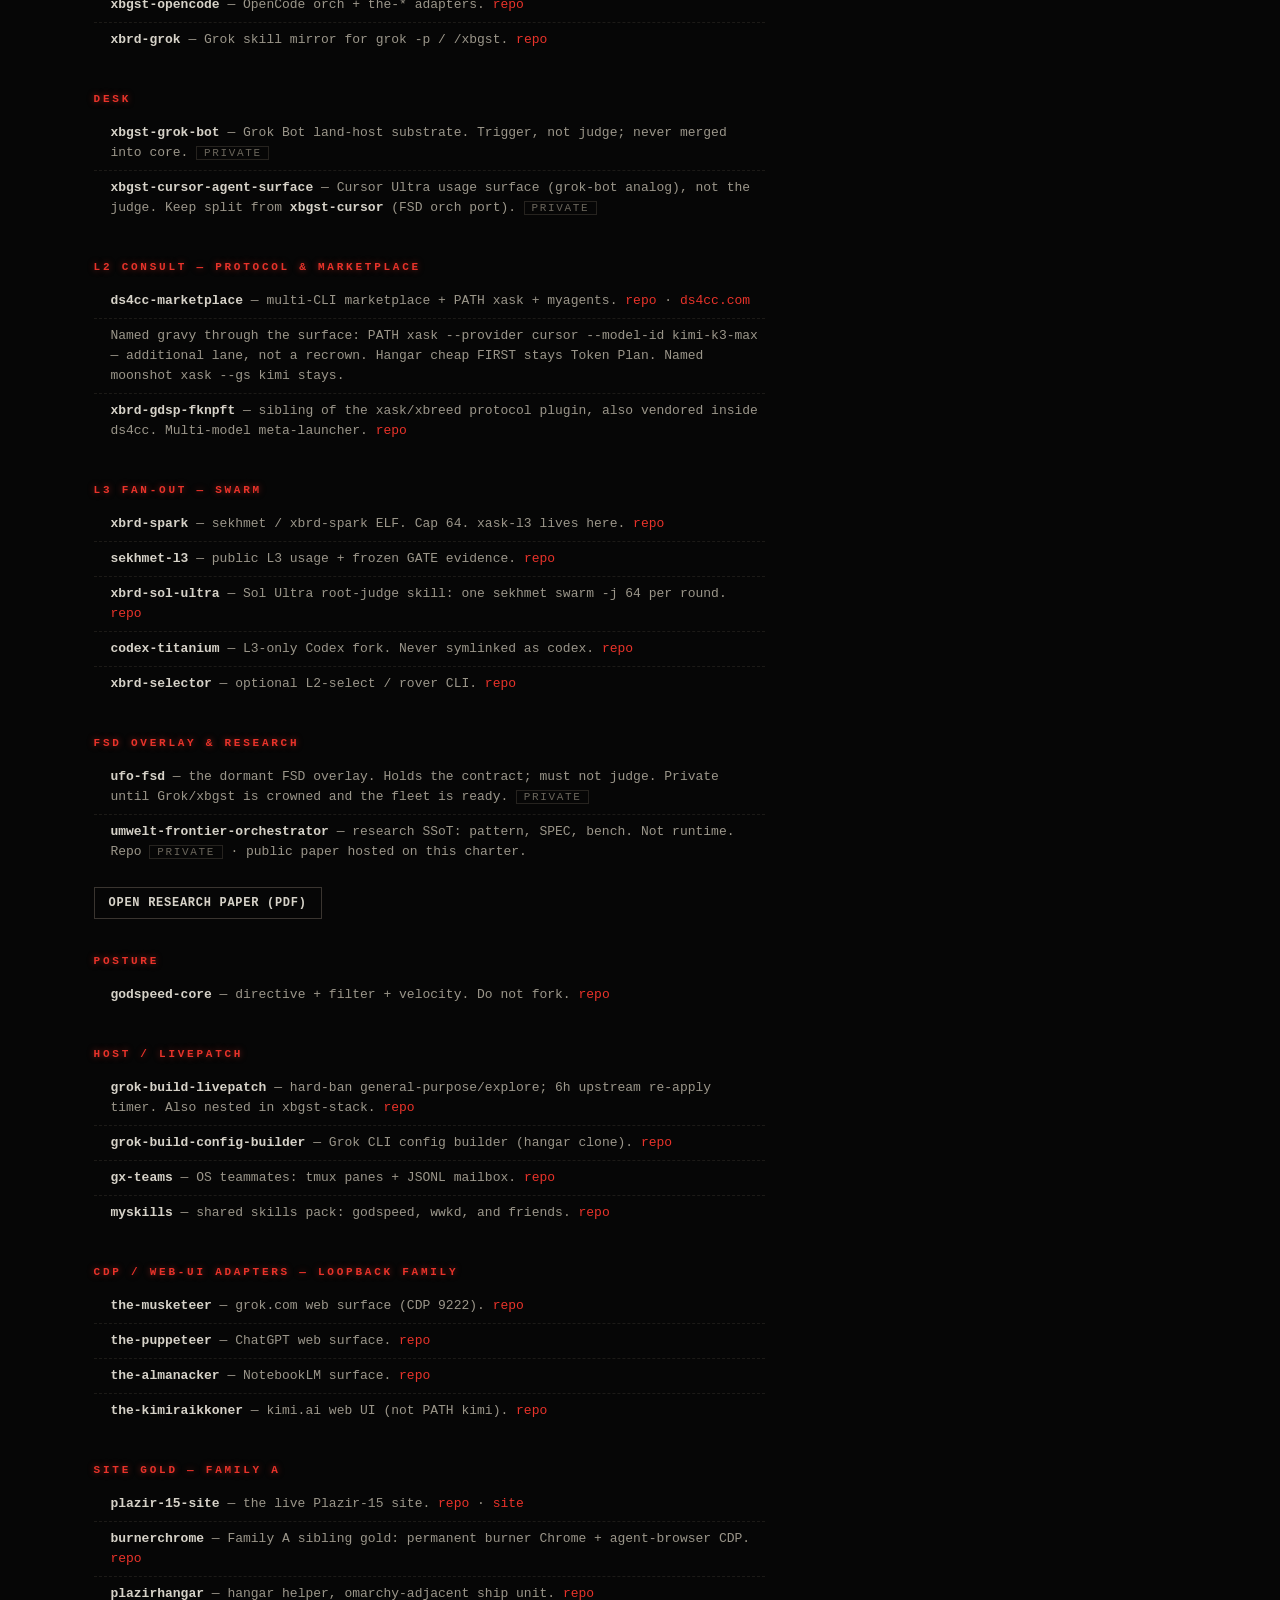
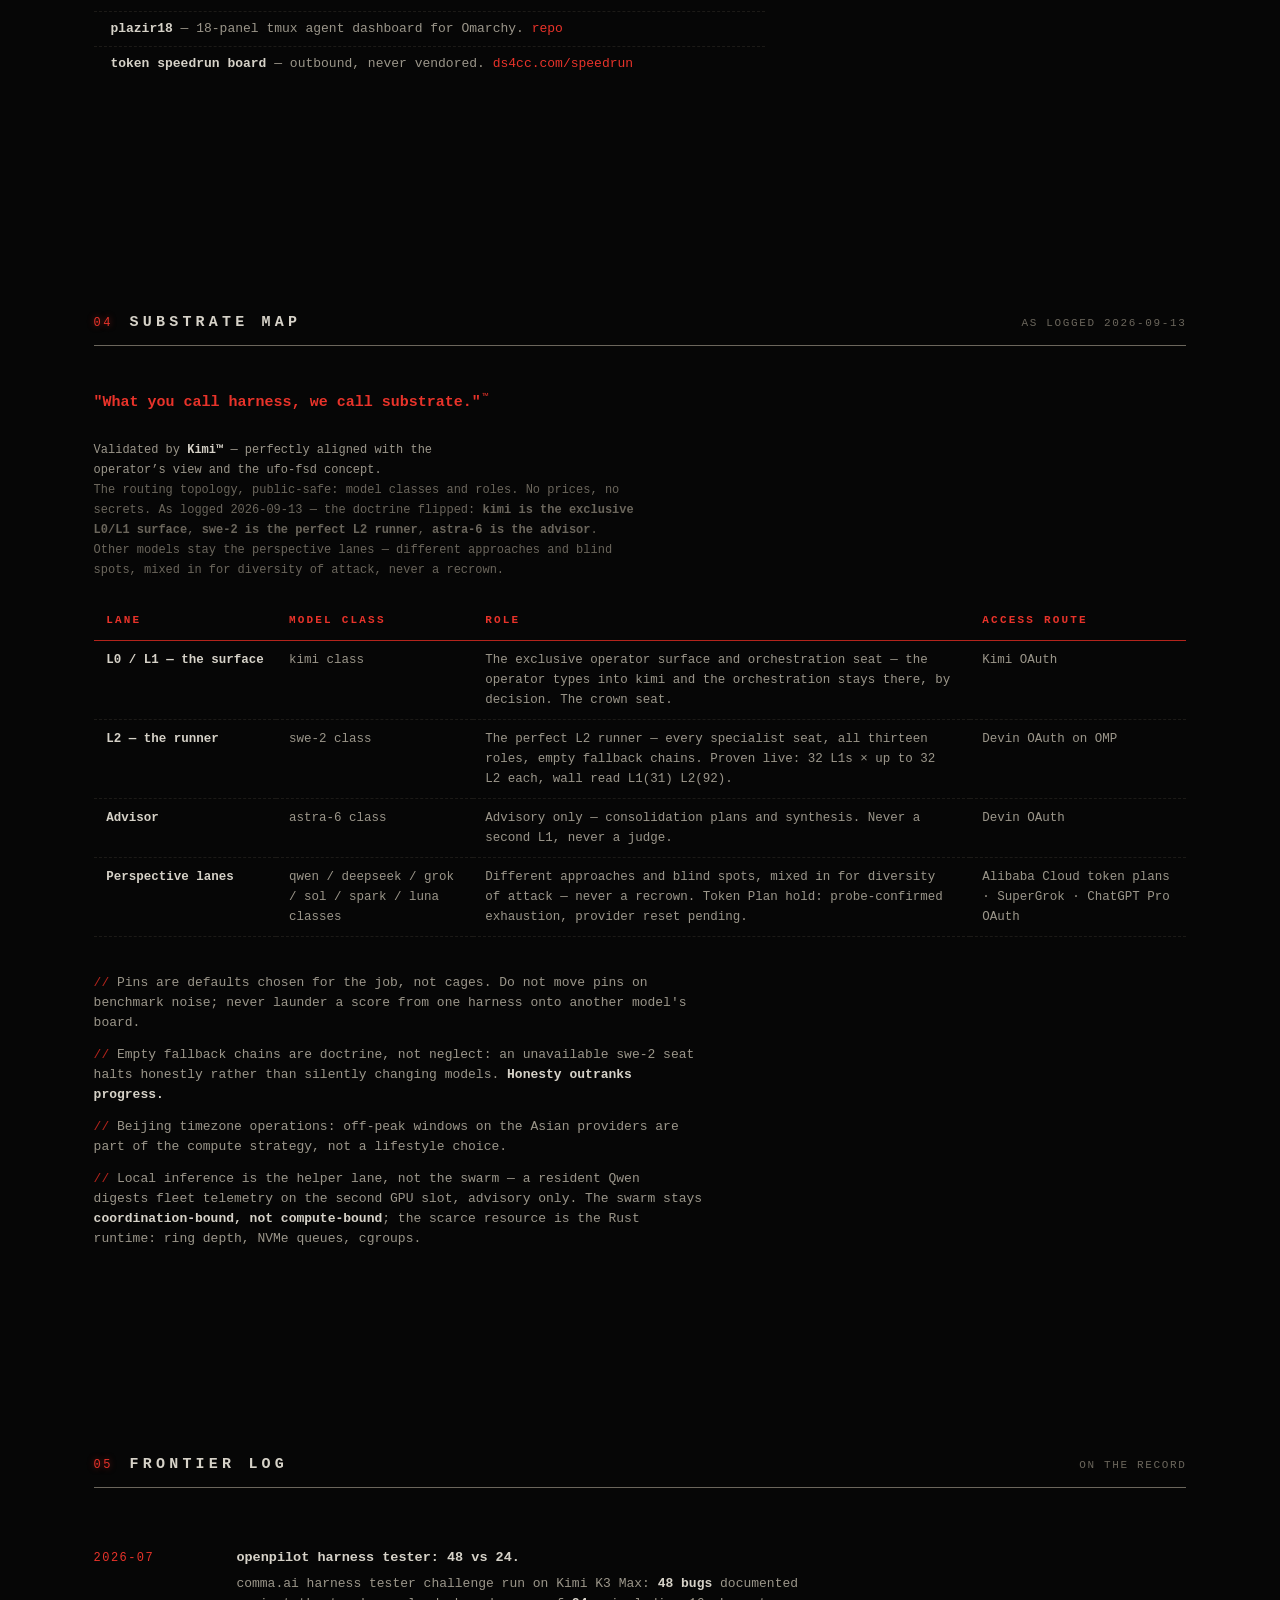
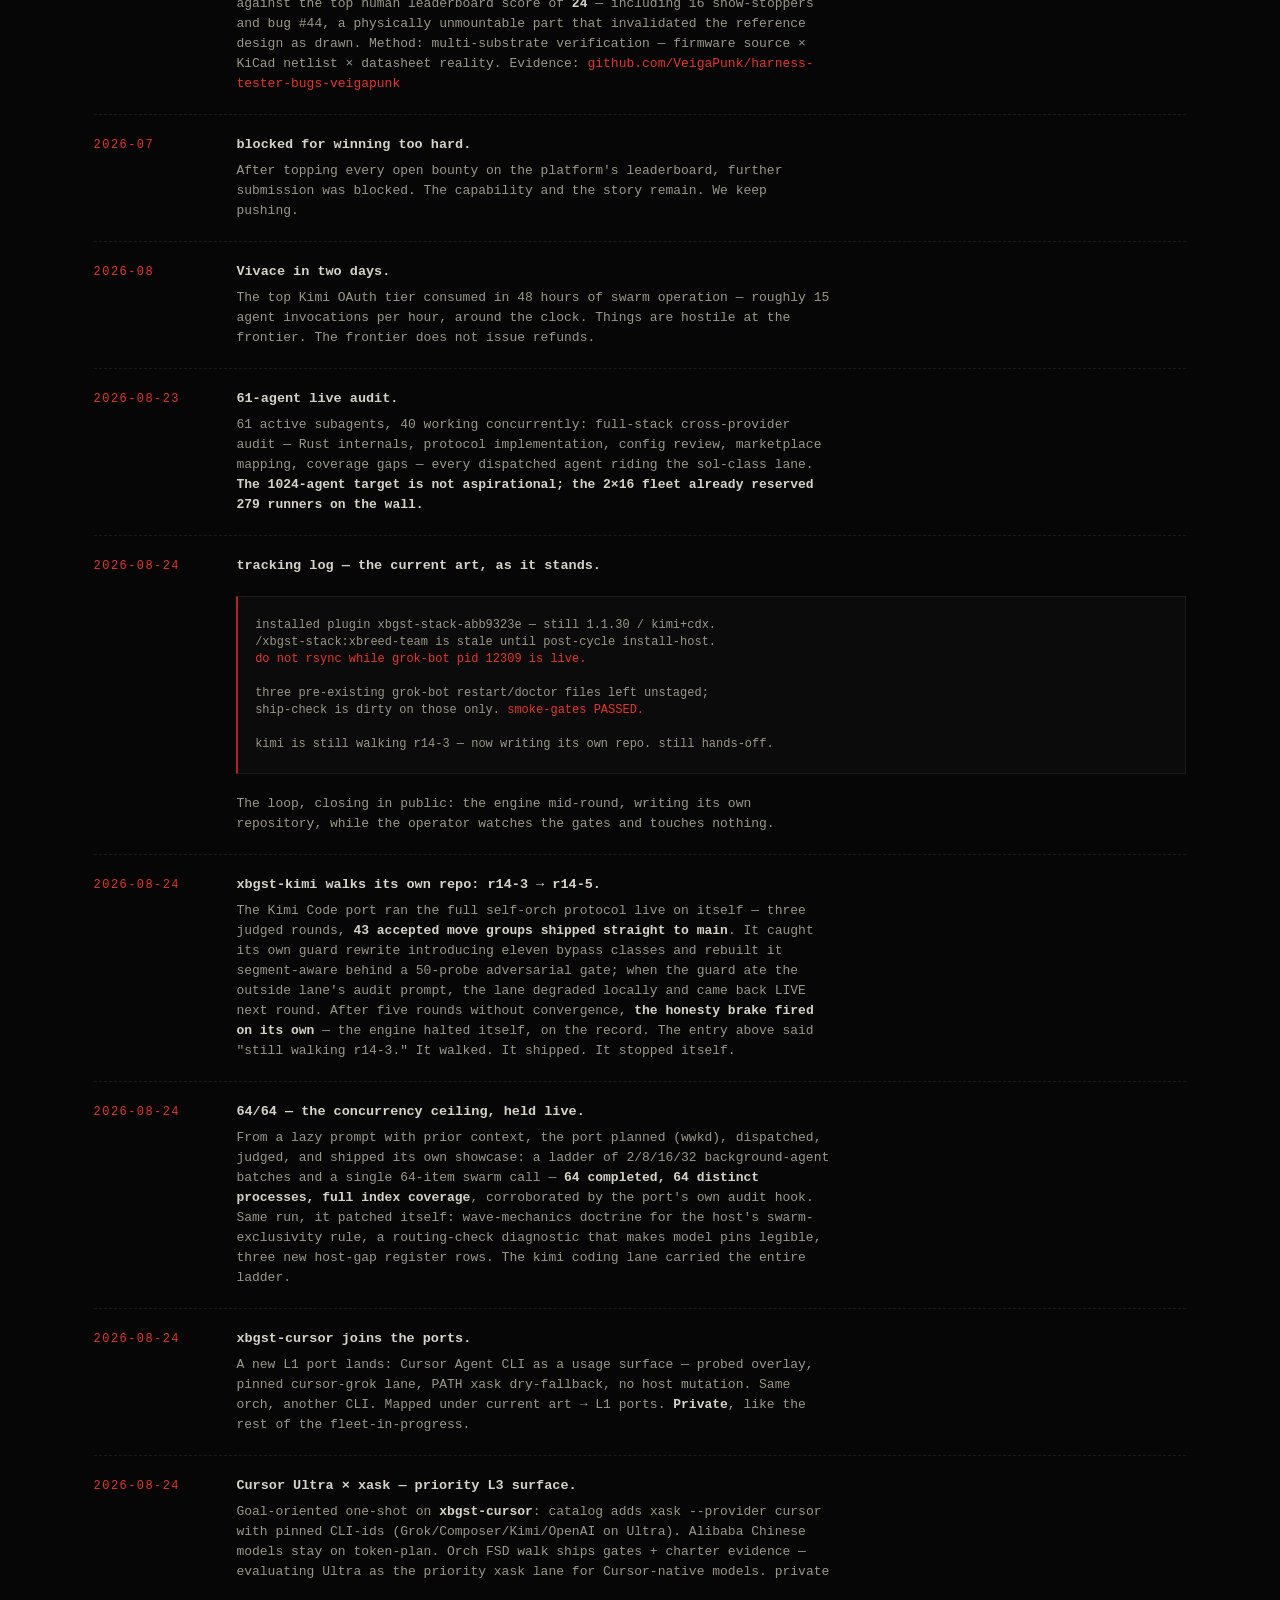
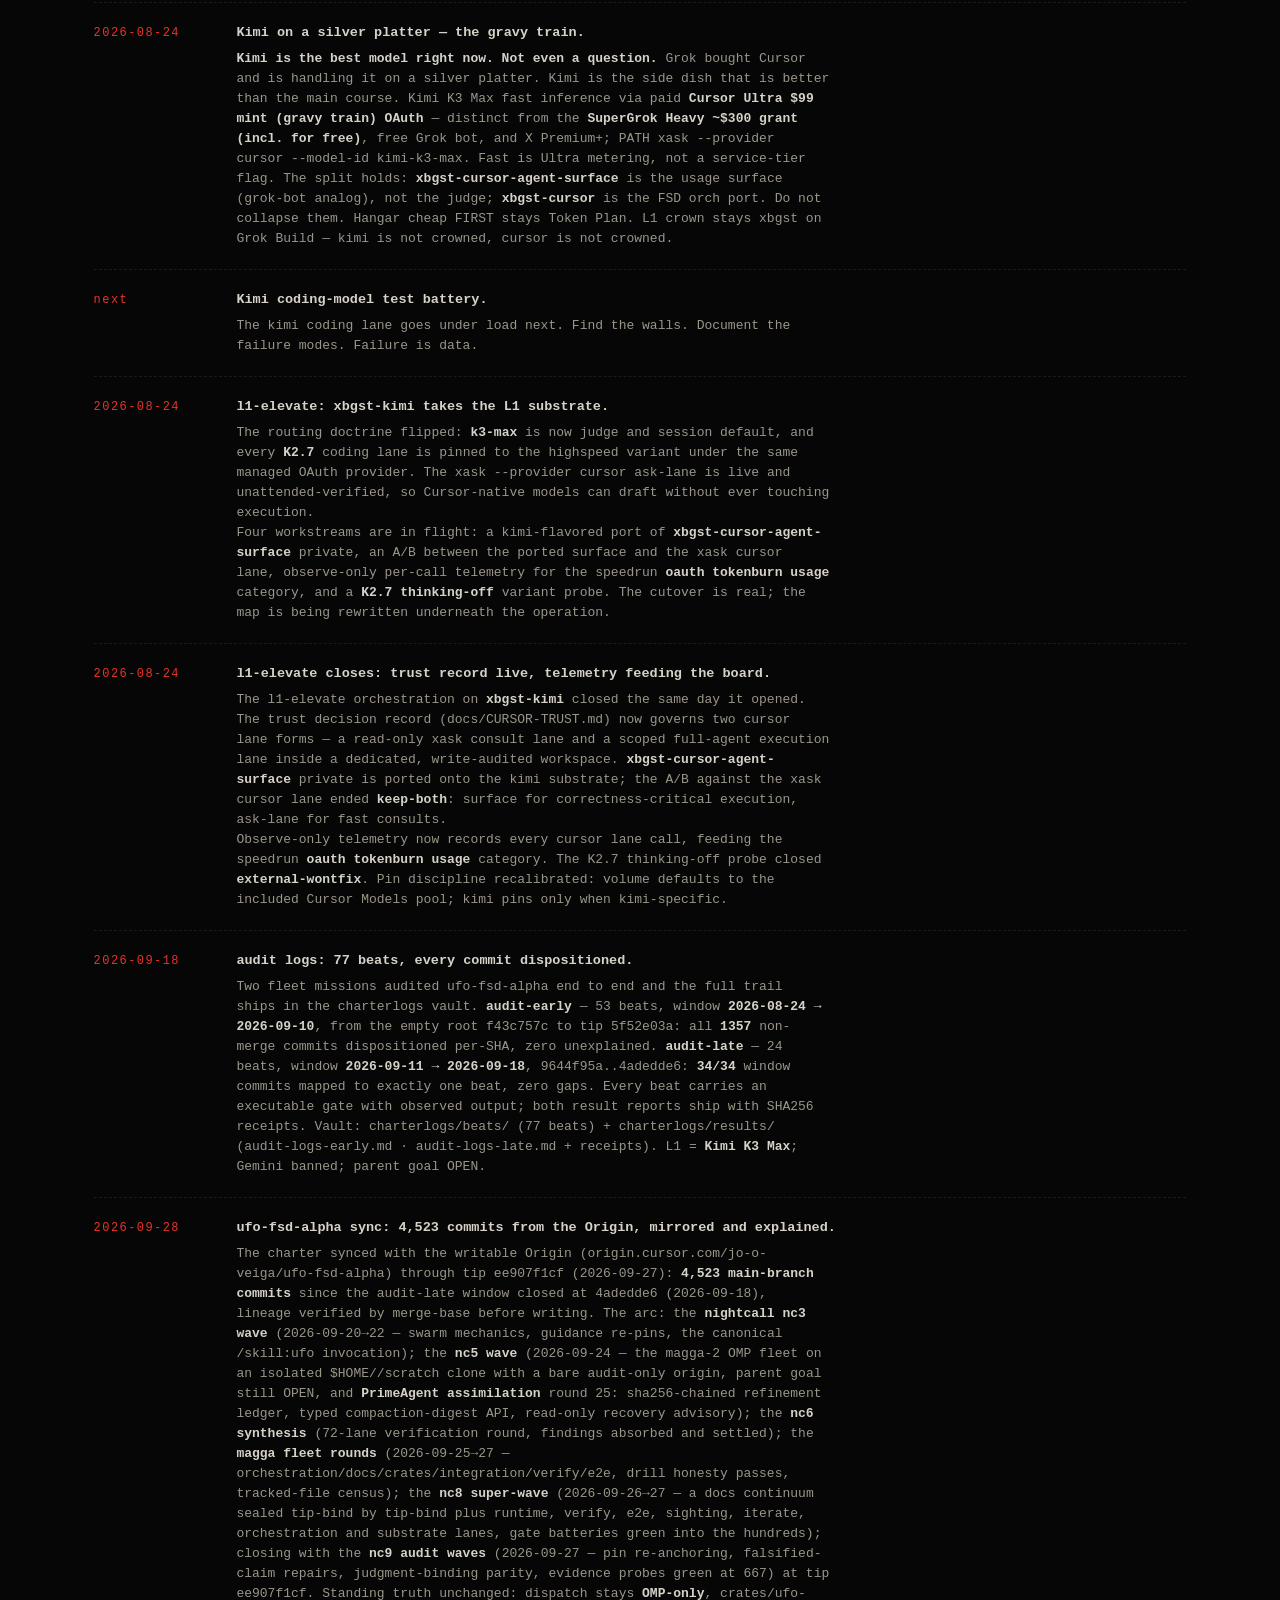
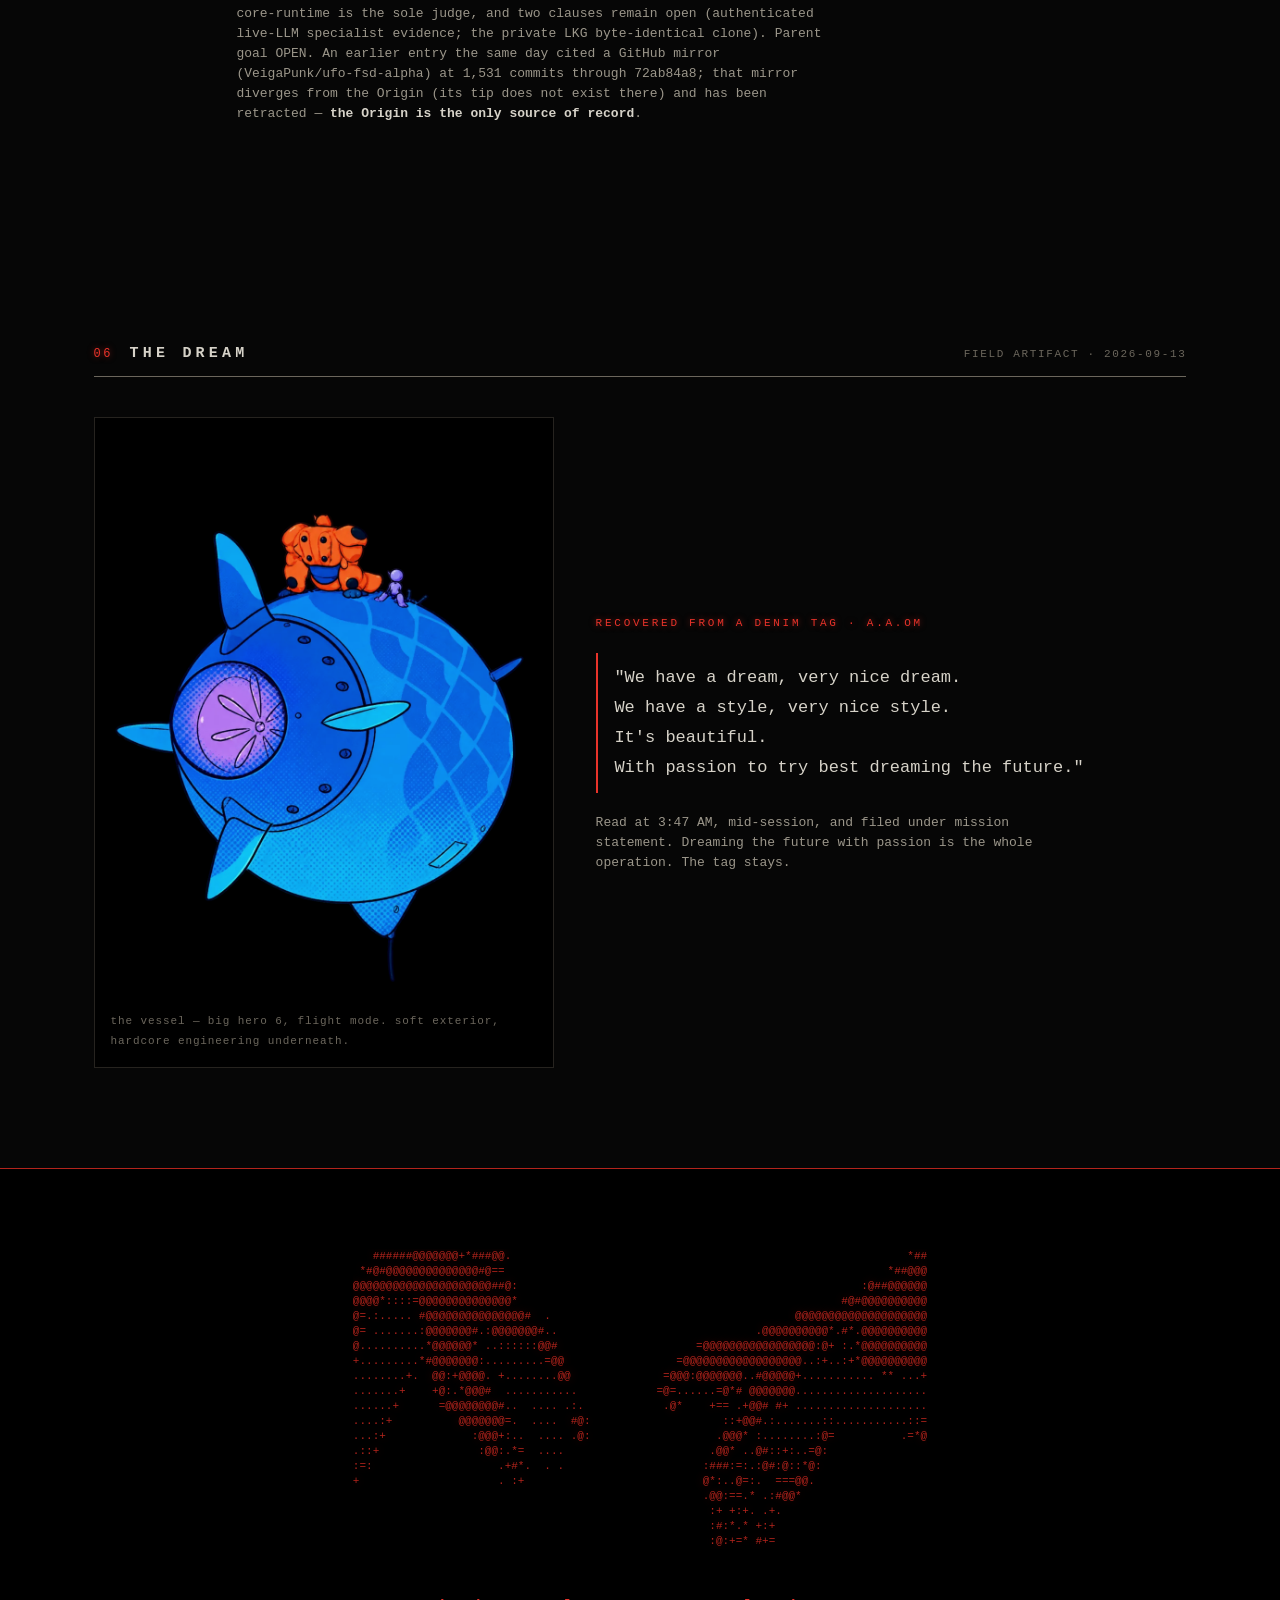
==== commit c4427cfb: "charter: scribe beat 2026-09-30 — 12 local commits: selfrefine-brief c7-r10: fleet tick (11 panes, r" ====
--- a/index.html
+++ b/index.html
@@ -314,7 +314,7 @@
   <div class="logentry rv"><span class="ldate">2026-08-26</span>
     <div><h3>harvest overlay.</h3>
     <p data-i18n="s3.harvest">Gemini banned. Parent goal OPEN. L1 crown = Kimi K3 Max since 2026-08-29.</p></div></div><!-- charter-scribe-beat:begin -->
-<p class="thread-note rv" data-i18n="s3.scribeBeat">2026-09-29 scribe beat (<b>the-scribe</b> via <code>local-fallback</code>): <b>12 local commits: selfrefine-brief c7-r10: fleet tick (11 panes, rev 3048) + last-3 drop c7-r7 + continue; fix(selfrefine): author passes on boundary rounds and</b>. 12 commits landed locally: <code>e1d4093fe</code> selfrefine-brief c7-r10: fleet tick (11 panes, rev 3048) + last-3 drop c7-r7 + continue; <code>6fc98d85d</code> fix(selfrefine): author passes on boundary rounds and unblock outboxes; <code>307af3006</code> selfrefine-pareto r08: bind nine r07-deferred surfaces (axes receipt totality/shape-hoist, seats skipped parity, kernel queue-sweep, primeagent partition-parents, underscore slugs, buckets remedy live-latency, shokunin delivery status, jev usage-blocked) + chainEvidence/refineInputRounds ceiling gate + axes-remap attribution repair. Gates: FAIL. Loop: opencode self-iter (saturated). Parent goal OPEN.</p>
+<p class="thread-note rv" data-i18n="s3.scribeBeat">2026-09-30 scribe beat (<b>the-scribe</b> via <code>local-fallback</code>): <b>12 local commits: selfrefine-brief c7-r10: fleet tick (11 panes, rev 3048) + last-3 drop c7-r7 + continue; fix(selfrefine): author passes on boundary rounds and</b>. 12 commits landed locally: <code>e1d4093fe</code> selfrefine-brief c7-r10: fleet tick (11 panes, rev 3048) + last-3 drop c7-r7 + continue; <code>6fc98d85d</code> fix(selfrefine): author passes on boundary rounds and unblock outboxes; <code>307af3006</code> selfrefine-pareto r08: bind nine r07-deferred surfaces (axes receipt totality/shape-hoist, seats skipped parity, kernel queue-sweep, primeagent partition-parents, underscore slugs, buckets remedy live-latency, shokunin delivery status, jev usage-blocked) + chainEvidence/refineInputRounds ceiling gate + axes-remap attribution repair. Gates: FAIL. Loop: opencode self-iter (saturated). Parent goal OPEN.</p>
 <!-- charter-scribe-beat:end -->
 
 
